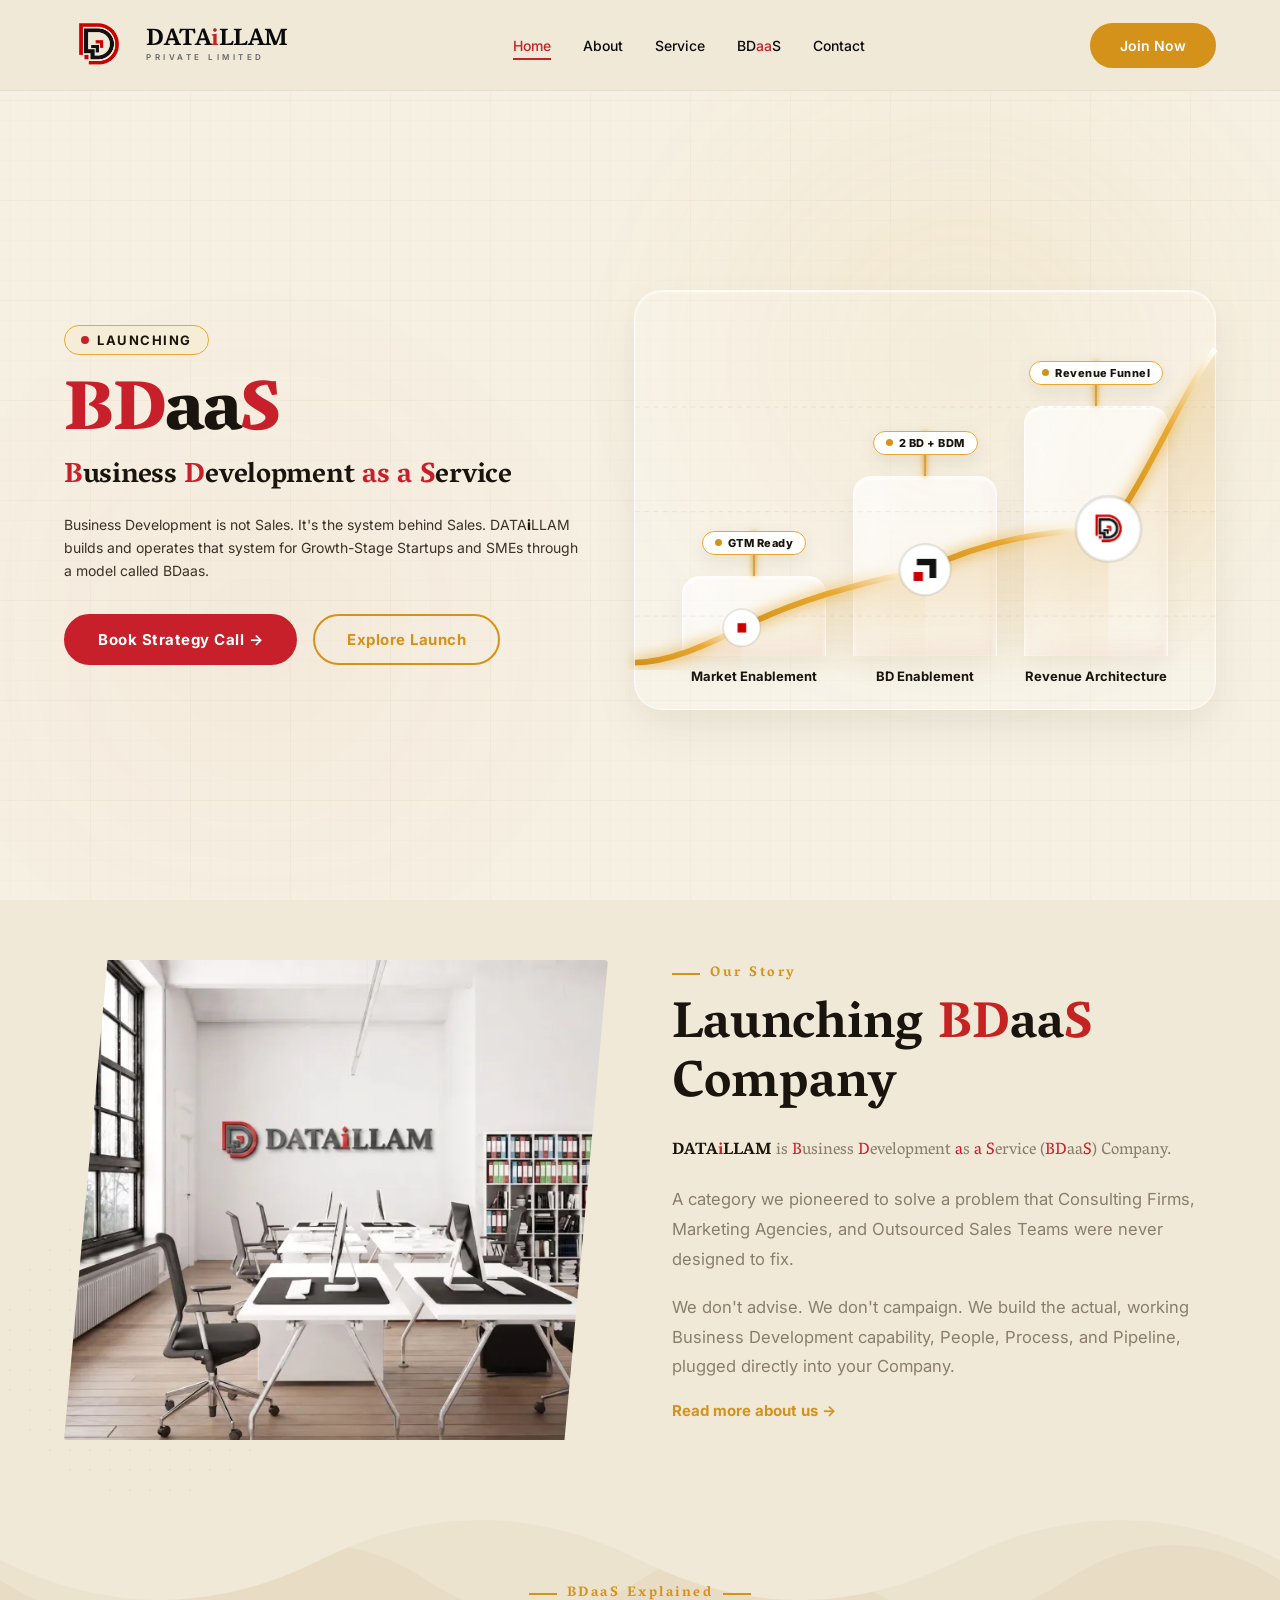
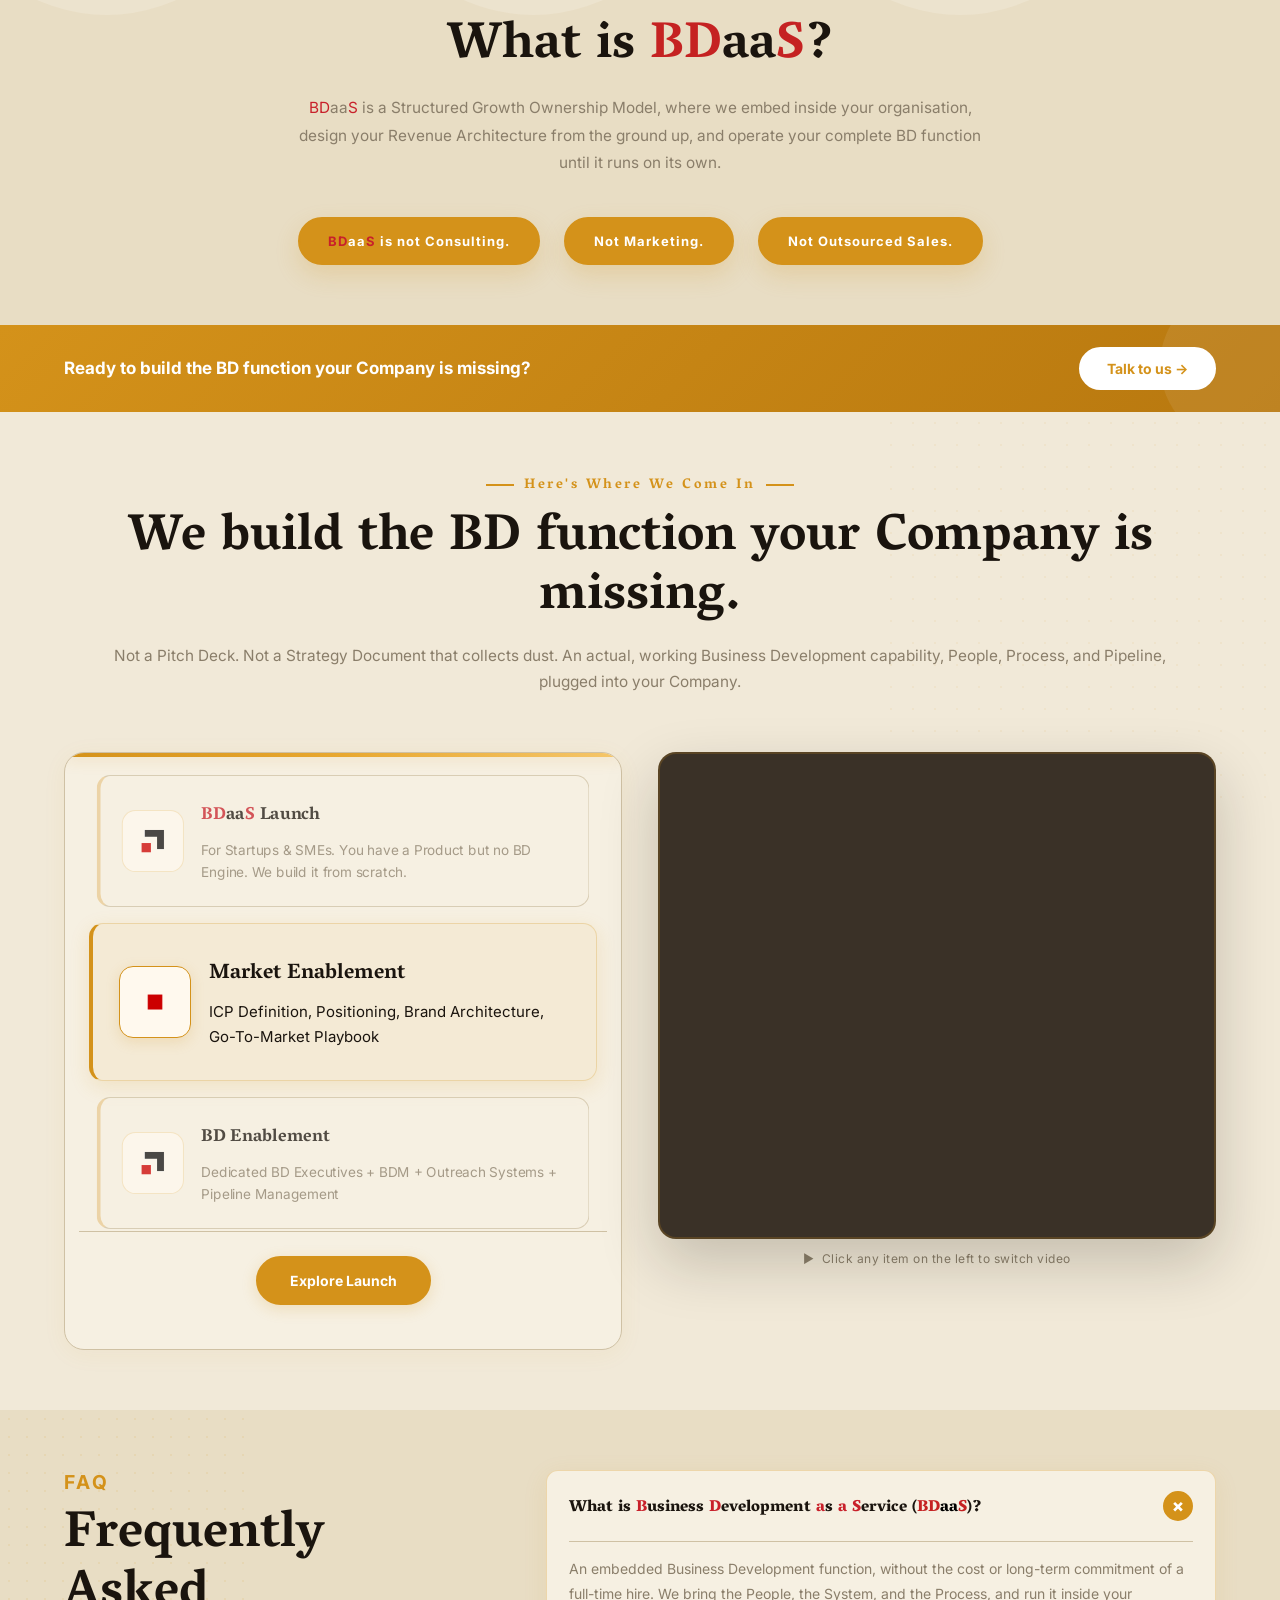
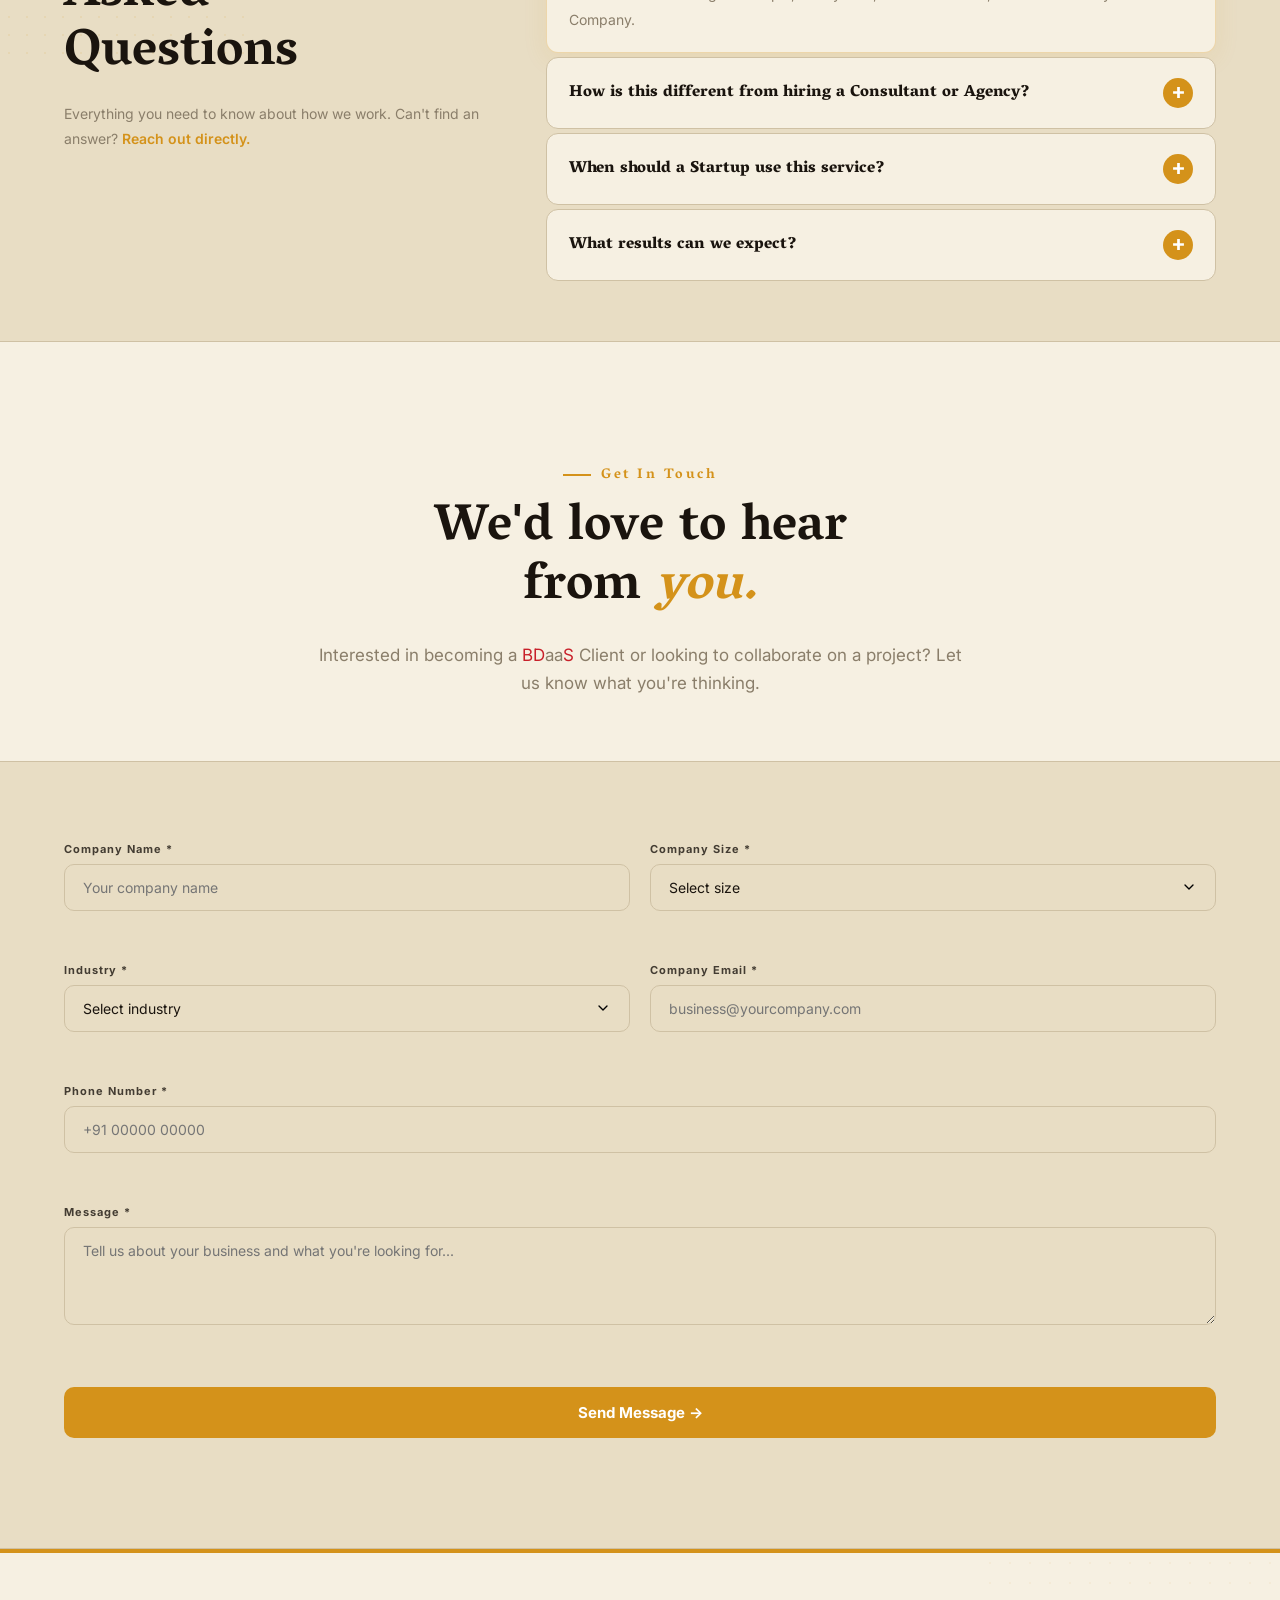
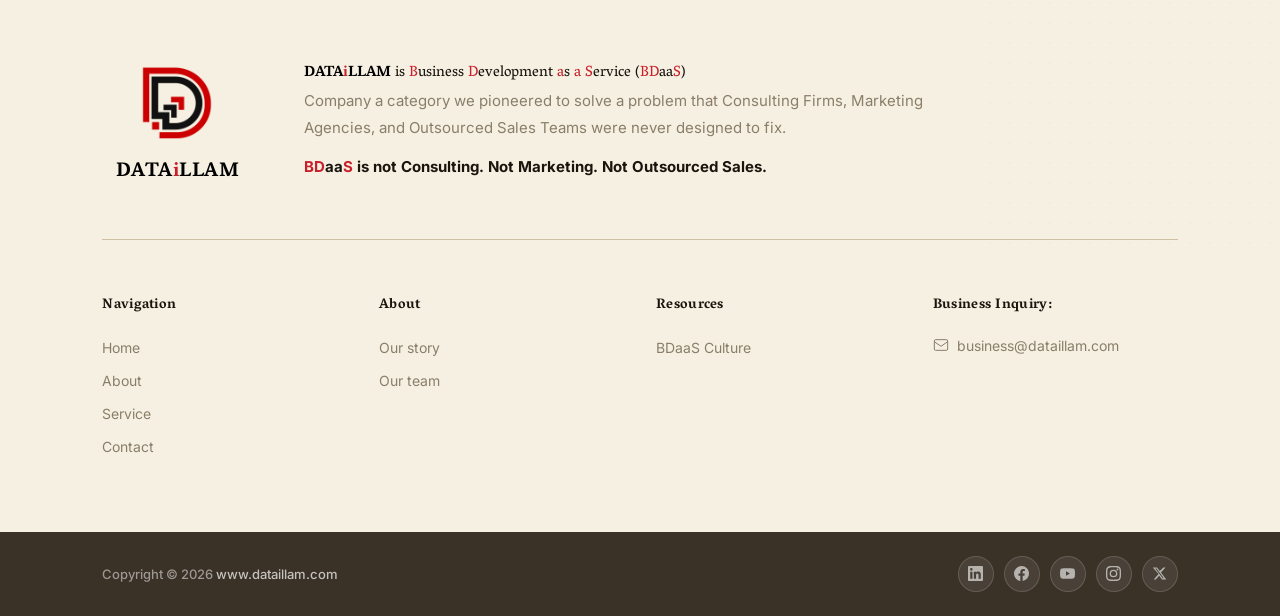
==== index.html @ 8b2b662a "home page is done" ====
<!DOCTYPE html>
<html lang="en">

<head>
    <!-- Google Analytics -->
    <script async src="https://www.googletagmanager.com/gtag/js?id=G-H3YMLE3T8D"></script>
    <script>
        window.dataLayer = window.dataLayer || [];
        function gtag() { dataLayer.push(arguments); }
        gtag('js', new Date());
        gtag('config', 'G-H3YMLE3T8D');
    </script>
    <meta charset="UTF-8">
    <meta name="viewport" content="width=device-width, initial-scale=1.0">
    <meta name="google-site-verification" content="--0mmHBTGhSpj_yF9pYY6tfAIMRShBg6K3k5BnbHZm0" />
    <title>Dataillam</title>
    <meta name="description" content="Business Development as a Service (BDaaS) for Startups & SMEs">
    <meta property="og:title" content="Dataillam">
    <meta property="og:description" content="Business Development as a Service (BDaaS) for Startups & SMEs">
    <meta property="og:image" content="https://www.dataillam.com/img/Without%20BG%20Without%20Name.png">
    <meta property="og:url" content="https://www.dataillam.com/">
    <meta property="og:type" content="website">
    <meta name="twitter:card" content="summary_large_image">
    <meta name="twitter:title" content="Dataillam">
    <meta name="twitter:description" content="Business Development as a Service (BDaaS) for Startups & SMEs">
    <meta name="twitter:image" content="https://www.dataillam.com/img/Without%20BG%20Without%20Name.png">
    <link rel="canonical" href="https://www.dataillam.com/">
    <meta name="robots" content="index, follow">
    <link rel="preconnect" href="https://fonts.googleapis.com">
    <link rel="preconnect" href="https://fonts.gstatic.com" crossorigin>
    <link rel="preload" href="img/wmremove-transformed (1).webp" as="image" fetchpriority="high">
    <link rel="preload"
        href="https://fonts.googleapis.com/css2?family=Vesper+Libre:wght@400;700;900&family=Inter:wght@300;400;500;600;700&display=swap"
        as="style" onload="this.onload=null;this.rel='stylesheet'">
    <noscript>
        <link
            href="https://fonts.googleapis.com/css2?family=Vesper+Libre:wght@400;700;900&family=Inter:wght@300;400;500;600;700&display=swap"
            rel="stylesheet">
    </noscript>
    <link rel="stylesheet" href="css/home.css?v=1.9">
    <link rel="stylesheet" href="css/navbar.css">
    <link rel="stylesheet" href="css/footer.css">
    <link rel="icon" href="img/Without BG Without Name.png" />
</head>

<body class="">

    <!-- Main Navigation Header -->
    <header id="mainNav">
        <div class="nav-inner">
            <!-- Logo -->
            <a href="index.html" class="logo">
                <div class="logo-img-wrapper">
                    <img src="img/Without BG Without Name.png" alt="DATAiLLAM Symbol" class="logo-img">
                </div>
                <div class="brand-group">
                    <span class="logo-text">DATA<span>i</span>LLAM</span>
                    <span class="brand-sub">PRIVATE LIMITED</span>
                </div>
            </a>

            <!-- Desktop Links -->
            <ul class="nav-links">
                <li><a href="index.html" class="nav-link active">Home</a></li>
                <li><a href="about.html" class="nav-link">About</a></li>
                <li><a href="service.html" class="nav-link">Service</a></li>
                <li><a href="bdaas.html" class="nav-link"><span class="bdaas-text">BD<span>aa</span>S</span></a></li>
                <li><a href="contact.html" class="nav-link">Contact</a></li>
            </ul>

            <!-- CTA Button -->
            <a href="contact.html" class="btn-nav">Join Now</a>

            <!-- Hamburger Icon (Mobile) -->
            <button class="hamburger" id="hamburgerBtn" aria-label="Toggle Navigation Menu">
                <span></span>
                <span></span>
                <span></span>
            </button>
        </div>
    </header>

    <!-- Mobile Drawer Menu -->
    <div class="mobile-menu" id="mobileMenu">
        <a href="index.html" class="mob-link active">Home</a>
        <a href="about.html" class="mob-link">About</a>
        <a href="service.html" class="mob-link">Service</a>
        <a href="bdaas.html" class="mob-link"><span class="bdaas-text">BD<span>aa</span>S</span></a>
        <a href="contact.html" class="mob-link">Contact</a>
        <a href="contact.html" class="btn-mob">Join Now</a>
    </div>

    <!-- MAIN CONTENT -->
    <main>
        <!-- HERO SECTION -->
        <section class="hero">
            <!-- Blueprint Grid Background -->
            <div class="hero-blueprint-bg">
                <div class="blueprint-grid"></div>
                <div class="blueprint-glow"></div>
            </div>

            <div class="hero-container">
                <!-- Left: Animated Blueprint Typography & CTAs -->
                <div class="hero-content hero-anim-text">
                    <div class="hero-badge">
                        <span class="hero-badge-dot"></span>
                        <span>Launching</span>
                    </div>

                    <div class="hero-headline-group">
                        <h1 class="hero-h1">
                            <span class="bdaas-text">BD<span class="char-aa">aa</span>S</span>
                        </h1>
                        <h2 class="hero-subheadline">
                            <span class="bdaas-full-text"><span>B</span>usiness <span>D</span>evelopment <span>as
                                    a</span> <span>S</span>ervice</span>
                        </h2>
                    </div>

                    <p class="hero-tagline-desc">
                        Business Development is not Sales. It's the system behind Sales. DATA<span
                            class="brand-bdaas"><span class="black-char">i</span></span>LLAM builds and operates that
                        system for Growth-Stage Startups and SMEs through a model called BDaas.
                    </p>

                    <div class="hero-actions-wrap">
                        <div class="hero-actions">
                            <a href="contact.html" class="btn-primary">Book Strategy Call &rarr;</a>
                            <a href="bdaas.html" class="btn-outline">Explore Launch</a>
                        </div>
                    </div>
                </div>

                <!-- RIGHT VISUAL (3D GLASS TOWER GROWTH ENGINE) -->
                <div class="hero-visual hero-anim-card">
                    <div class="growth-trajectory-container idled" id="growthContainer">
                        <!-- SVG Graph Canvas -->
                        <svg class="growth-graph" viewBox="0 0 500 360" preserveAspectRatio="none" id="growthSvg">
                            <defs>
                                <!-- Line Gradient -->
                                <linearGradient id="lineGradient" x1="0%" y1="100%" x2="100%" y2="0%">
                                    <stop offset="0%" stop-color="var(--amber)" />
                                    <stop offset="55%" stop-color="var(--amber-light)" />
                                    <stop offset="100%" stop-color="#ffffff" />
                                </linearGradient>

                                <!-- Area Gradient -->
                                <linearGradient id="areaGradient" x1="0%" y1="0%" x2="0%" y2="100%">
                                    <stop offset="0%" stop-color="rgba(212, 146, 26, 0.22)" />
                                    <stop offset="100%" stop-color="rgba(212, 146, 26, 0.0)" />
                                </linearGradient>

                                <!-- Glow Filter -->
                                <filter id="lineGlow" x="-20%" y="-20%" width="140%" height="140%">
                                    <feGaussianBlur stdDeviation="6" result="blur" />
                                    <feComposite in="SourceGraphic" in2="blur" operator="over" />
                                </filter>

                                <!-- Pulse Glow -->
                                <filter id="nodeGlow" x="-50%" y="-50%" width="200%" height="200%">
                                    <feGaussianBlur stdDeviation="5" result="blur" />
                                    <feComposite in="SourceGraphic" in2="blur" operator="over" />
                                </filter>
                            </defs>

                            <!-- Subtle Grid lines -->
                            <path class="grid-line" d="M 0,280 L 500,280" />
                            <path class="grid-line" d="M 0,190 L 500,190" />
                            <path class="grid-line" d="M 0,100 L 500,100" />

                            <!-- Shaded Area Under Graph -->
                            <path class="trajectory-area area-1" d="M 0,320 C 30,320 60,305 92,290 L 92,330 L 0,330 Z"
                                fill="url(#areaGradient)" />
                            <path class="trajectory-area area-2" d="M 92,290 C 140,265 200,250 250,240 L 250,330 L 92,330 Z"
                                fill="url(#areaGradient)" />
                            <path class="trajectory-area area-3"
                                d="M 250,240 C 300,215 360,205 408,205 L 408,330 L 250,330 Z" fill="url(#areaGradient)" />
                            <path class="trajectory-area area-4" d="M 408,205 C 440,165 470,90 500,50 L 500,330 L 408,330 Z"
                                fill="url(#areaGradient)" />

                            <!-- Main Trajectory SVG Path -->
                            <path class="trajectory-line line-1" d="M 0,320 C 30,320 60,305 92,290" fill="none"
                                stroke="url(#lineGradient)" stroke-width="5" filter="url(#lineGlow)" />
                            <path class="trajectory-line line-2" d="M 92,290 C 140,265 200,250 250,240" fill="none"
                                stroke="url(#lineGradient)" stroke-width="5" filter="url(#lineGlow)" />
                            <path class="trajectory-line line-3" d="M 250,240 C 300,215 360,205 408,205" fill="none"
                                stroke="url(#lineGradient)" stroke-width="5" filter="url(#lineGlow)" />
                            <path class="trajectory-line line-4" d="M 408,205 C 440,165 470,90 500,50" fill="none"
                                stroke="url(#lineGradient)" stroke-width="5" filter="url(#lineGlow)" />

                            <!-- Milestone 1 Node (Market Enablement centered at x=92, y=290) -->
                            <g class="milestone-node node-1" id="mNode1">
                                <circle cx="92" cy="290" r="16" fill="#ffffff" stroke="rgba(26, 20, 14, 0.1)"
                                    stroke-width="1.5" />
                                <image href="img/Without BG Without Name (2).png" x="80" y="278" width="24" height="24" />
                            </g>

                            <!-- Milestone 2 Node (BD Enablement centered at x=250, y=240) -->
                            <g class="milestone-node node-2" id="mNode2">
                                <circle cx="250" cy="240" r="22" fill="#ffffff" stroke="rgba(26, 20, 14, 0.1)"
                                    stroke-width="2" />
                                <image href="img/Without BG Without Name (1).png" x="234" y="224" width="32" height="32" />
                            </g>

                            <!-- Milestone 3 Node (Pipeline Management centered at x=408, y=205) -->
                            <g class="milestone-node node-3" id="mNode3">
                                <circle cx="408" cy="205" r="28" fill="#ffffff" stroke="rgba(26, 20, 14, 0.1)"
                                    stroke-width="2.5" />
                                <image href="img/Without BG Without Name.png" x="388" y="185" width="40" height="40" />
                            </g>
                    </svg>

                    <!-- 3D Glass Towers Wrapper -->
                    <div class="pillars-wrapper">
                        <!-- Tower 1: Market Enablement -->
                        <div class="pillar-group p-market" id="pillar1">
                            <!-- Vertical Light Beam Connecting to Graph Curve -->
                            <div class="light-beam"></div>

                            <!-- Floating Metric Pill -->
                            <div class="tower-metric-pill">
                                <span class="pill-dot amber"></span>
                                <span>GTM Ready</span>
                            </div>

                            <!-- 3D Glass Tower Column -->
                            <div class="pillar-column glass-tower">
                                <div class="tower-glass-facet"></div>
                                <div class="energy-fill-meter"></div>
                                <div class="tower-top-pedestal"></div>
                            </div>

                            <!-- Label below -->
                            <div class="pillar-label">Market Enablement</div>

                            <!-- Popover Tooltip on Hover -->
                            <div class="pillar-popover">
                                <div class="popover-title">Phase 1</div>
                                <div class="popover-body">Market entry, planned and executed for you.</div>
                            </div>
                        </div>

                        <!-- Tower 2: BD Enablement -->
                        <div class="pillar-group p-bd" id="pillar2">
                            <!-- Vertical Light Beam Connecting to Graph Curve -->
                            <div class="light-beam"></div>

                            <!-- Floating Metric Pill -->
                            <div class="tower-metric-pill">
                                <span class="pill-dot amber"></span>
                                <span>2 BD + BDM</span>
                            </div>

                            <!-- 3D Glass Tower Column -->
                            <div class="pillar-column glass-tower">
                                <div class="tower-glass-facet"></div>
                                <div class="energy-fill-meter"></div>
                                <div class="tower-top-pedestal"></div>
                            </div>

                            <!-- Label below -->
                            <div class="pillar-label">BD Enablement</div>

                            <!-- Popover Tooltip on Hover -->
                            <div class="pillar-popover">
                                <div class="popover-title">Phase 2</div>
                                <div class="popover-body">We find your potential customers and schedule meetings for
                                    you.</div>
                            </div>
                        </div>

                        <!-- Tower 3: Pipeline Management -->
                        <div class="pillar-group p-pipe" id="pillar3">
                            <!-- Vertical Light Beam Connecting to Graph Curve -->
                            <div class="light-beam"></div>

                            <!-- Floating Metric Pill -->
                            <div class="tower-metric-pill">
                                <span class="pill-dot amber"></span>
                                <span>Revenue Funnel</span>
                            </div>

                            <!-- 3D Glass Tower Column -->
                            <div class="pillar-column glass-tower">
                                <div class="tower-glass-facet"></div>
                                <div class="energy-fill-meter"></div>
                                <div class="tower-top-pedestal"></div>
                            </div>

                            <!-- Label below -->
                            <div class="pillar-label">Revenue Architecture</div>

                            <!-- Popover Tooltip on Hover -->
                            <div class="pillar-popover">
                                <div class="popover-title">Phase 3</div>
                                <div class="popover-body">We optimize your funnel to increase conversions, growth, and
                                    revenue.</div>
                            </div>
                        </div>
                    </div>
                </div>
            </div>
        </div>
    </section>

    <!-- ─── OUR STORY ─── -->
    <section class="story-section" id="launching-bdaas">
        <div class="story-bg-dots"></div>
        <div class="story-grid">
            <div class="story-img-area slide-l">
                <div class="story-img-main">
                    <picture>
                        <source media="(max-width: 768px)" srcset="img/Our_story_mobile.webp">
                        <img src="img/Our story.webp" alt="DATAiLLAM Team at Work" loading="lazy">
                    </picture>
                </div>
            </div>
            <div class="slide-r" style="transition-delay:0.1s">
                <div class="eyebrow">
                    <div class="eline"></div><span class="etext">Our Story</span>
                </div>
                <h2 class="section-h2" style="margin-bottom:20px">Launching <span class="bdaas-text"
                        style="font-family: var(--serif) !important;"><span>B</span><span>D</span>aa<span>S</span></span>
                    Company
                </h2>
                <p class="story-content" style="font-family: var(--serif);"><span
                        class="brand-word">DATA<span>i</span>LLAM</span> is <span class="bdaas-full-text"><span
                            class="red">B</span>usiness <span class="red">D</span>evelopment <span class="red">a</span>s
                        <span class="red">a</span> <span class="red">S</span>ervice</span> (<span class="bdaas-text"
                        style="font-family: var(--serif) !important;"><span>B</span><span>D</span>aa<span>S</span></span>)
                    Company.</p>
                <p class="story-content">A category we pioneered to solve a problem that Consulting Firms, Marketing
                    Agencies,
                    and Outsourced Sales Teams were never designed to fix.</p>
                <p class="story-content">We don't advise. We don't campaign. We build the actual, working Business
                    Development capability, People, Process, and Pipeline, plugged directly into your Company.</p>
                <a href="About/" class="link-gold">Read more about us &rarr;</a>
            </div>
        </div>
    </section>

    <!-- ─── WHAT IS BDAAS ─── -->
    <section class="what-section">
        <div class="what-wave">
            <div class="wave-layer track-1">
                <svg viewBox="0 0 1440 160" xmlns="http://www.w3.org/2000/svg" preserveAspectRatio="none">
                    <path fill="var(--paper)" d="M 0,60 Q 180,140 360,60 T 720,60 T 1080,60 T 1440,60 V 0 H 0 Z" />
                </svg>
                <svg viewBox="0 0 1440 160" xmlns="http://www.w3.org/2000/svg" preserveAspectRatio="none">
                    <path fill="var(--paper)" d="M 0,60 Q 180,140 360,60 T 720,60 T 1080,60 T 1440,60 V 0 H 0 Z" />
                </svg>
            </div>
            <div class="wave-layer track-2">
                <svg viewBox="0 0 1440 160" xmlns="http://www.w3.org/2000/svg" preserveAspectRatio="none">
                    <path fill="var(--paper)"
                        d="M 0,80 Q 120,150 240,80 T 480,80 T 720,80 T 960,80 T 1200,80 T 1440,80 V 0 H 0 Z" />
                </svg>
                <svg viewBox="0 0 1440 160" xmlns="http://www.w3.org/2000/svg" preserveAspectRatio="none">
                    <path fill="var(--paper)"
                        d="M 0,80 Q 120,150 240,80 T 480,80 T 720,80 T 960,80 T 1200,80 T 1440,80 V 0 H 0 Z" />
                </svg>
            </div>
        </div>
        <div class="what-inner fade-up" style="padding-top:20px">
            <div class="eyebrow" style="justify-content:center">
                <div class="eline"></div><span class="etext"><span class="bdaas-text"
                        style="font-family: var(--serif) !important;"><span style=" color: var(--amber)">B</span><span
                            style=" color: var(--amber)">D</span>aa<span style="color:var(--amber)">S</span></span>
                    Explained</span>
                <div class="eline"></div>
            </div>
            <h2 class="section-h2" style="margin-bottom:16px">What is <span class="bdaas-text"
                    style="font-family: var(--serif) !important;"><span>B</span><span>D</span>aa<span>S</span></span>?
            </h2>
            <p class="what-desc"><span style=" color: var(--red)">B</span><span
                    style=" color: var(--red)">D</span>aa<span style="color:var(--red)">S</span></span> is a
                Structured Growth Ownership Model, where we embed inside your
                organisation, design your Revenue Architecture from the ground up, and operate your complete BD
                function until it runs on its own.</p>
            <div class="tagline-bar">
                <a href="Bdaas/" class="floating-gold-btn">
                    <span><span class="bdaas-text-custom"><span class="bds">BD</span><span class="aa">aa</span><span
                                class="bds">S</span></span> is not Consulting.</span>
                </a>
                <a href="Bdaas/" class="floating-gold-btn">
                    <span>Not Marketing.</span>
                </a>
                <a href="Bdaas/" class="floating-gold-btn">
                    <span>Not Outsourced Sales.</span>
                </a>
            </div>
        </div>
    </section>

    <!-- ─── CTA STRIP ─── -->
    <div class="cta-strip fade-up">
        <p>Ready to build the BD function your Company is missing?</p>
        <a href="Contact/" class="btn-white">Talk to us &rarr;</a>
    </div>

    <!-- ─── VALUE SECTION ─── -->
    <section class="value-section">
        <div class="value-bg-dots"></div>
        <div class="value-head fade-up">
            <div class="eyebrow" style="justify-content:center">
                <div class="eline"></div><span class="etext">Here's Where We Come In</span>
                <div class="eline"></div>
            </div>
            <h2 class="section-h2">We build the BD function your Company is missing.</h2>
            <p class="value-sub">Not a Pitch Deck. Not a Strategy Document that collects dust. An actual, working
                Business Development capability, People, Process, and Pipeline, plugged into your Company.</p>
        </div>
        <div class="value-split">
            <div class="bdaas-card scale-up">
                <div class="bdaas-card-top-bar"></div>
                <div class="bdaas-card-inner">
                    <div class="bdaas-items">
                        <div class="bdaas-item active" id="btn-launch" onclick="selectVideo('launch')">
                            <div class="bdaas-item-icon">
                                <img src="img/Without BG Without Name (1).png" alt="Logo" loading="lazy">
                            </div>
                            <div class="bdaas-item-content">
                                <strong><span style="color: var(--red   )">B</span><span
                                        style="color: var(--red)">D</span>aa<span style="color: var(--red)">S</span>
                                    Launch</strong>
                                <p>For Startups &amp; SMEs. You have a Product but no BD Engine. We build it from
                                    scratch.</p>
                            </div>
                        </div>
                        <div class="bdaas-item" id="btn-market" onclick="selectVideo('market')">
                            <div class="bdaas-item-icon"><img src="img/Without BG Without Name (2).png" alt="Logo"
                                    loading="lazy">
                            </div>
                            <div class="bdaas-item-content">
                                <strong>Market Enablement</strong>
                                <p>ICP Definition, Positioning, Brand Architecture, Go-To-Market Playbook</p>
                            </div>
                        </div>
                        <div class="bdaas-item" id="btn-bd" onclick="selectVideo('bd')">
                            <div class="bdaas-item-icon"><img src="img/Without BG Without Name (1).png" alt="Logo"
                                    loading="lazy">
                            </div>
                            <div class="bdaas-item-content">
                                <strong>BD Enablement</strong>
                                <p>Dedicated BD Executives + BDM + Outreach Systems + Pipeline Management</p>
                            </div>
                        </div>
                    </div>
                    <div class="bdaas-card-footer">
                        <a href="Service/" class="btn-card-explore">Explore Launch </a>
                    </div>
                </div>
            </div>
            <div class="value-video-wrap scale-up" style="transition-delay:0.12s">
                <div class="value-video-box" id="value-video-box" style="padding: 0;">
                    <iframe src="https://www.youtube.com/embed/5_JCsAVSHn0?si=uqME-XuDlrsgWRqP"
                        title="YouTube video player" frameborder="0"
                        allow="accelerometer; autoplay; clipboard-write; encrypted-media; gyroscope; picture-in-picture; web-share"
                        referrerpolicy="strict-origin-when-cross-origin" allowfullscreen
                        style="width: 100%; height: 100%; border: none;" loading="lazy"></iframe>
                </div>
                <p
                    style="text-align:center;font-size:12px;color:var(--mute);margin-top:12px;letter-spacing:0.5px;font-family:var(--sans)">
                    &#9654;&nbsp; Click any item on the left to switch video
                </p>
            </div>
        </div>
    </section>

    <!-- ─── FAQ ─── -->
    <section class="faq-section" id="faq">
        <div class="faq-accent-dots"></div>
        <div class="faq-wrap">
            <div class="faq-left slide-l">
                <span class="section-label">FAQ</span>
                <h2 class="faq-section-h2">Frequently<br>Asked<br>Questions</h2>
                <p>Everything you need to know about how we work. Can't find an answer? <a href="#contact">Reach out
                        directly.</a></p>
            </div>
            <div class="faq-list slide-r" style="transition-delay:0.1s">
                <div class="faq-item open" onclick="toggleFaq(this)">
                    <div class="faq-header">
                        <span class="faq-q">What is <span class="bdaas-full-text"><span class="red">B</span>usiness
                                <span class="red">D</span>evelopment <span class="red">a</span>s <span
                                    class="red">a</span> <span class="red">S</span>ervice</span> (<span
                                class="bdaas-text"><span style="font-family: var(--serif);">B</span><span
                                    style="font-family: var(--serif);">D</span><span
                                    style="font-family: var(--serif); color: black;">aa</span><span
                                    style="font-family: var(--serif);">S</span></span>)?</span>
                        <div class="faq-icon"><svg viewBox="0 0 12 12" fill="none">
                                <path d="M6 1v10M1 6h10" />
                            </svg></div>
                    </div>
                    <div class="faq-body open">
                        <p class="faq-a">An embedded Business Development function, without the cost or long-term
                            commitment of a full-time hire. We bring the People, the System, and the Process, and
                            run it inside your Company.</p>
                    </div>
                </div>
                <div class="faq-item" onclick="toggleFaq(this)">
                    <div class="faq-header">
                        <span class="faq-q">How is this different from hiring a Consultant or Agency?</span>
                        <div class="faq-icon"><svg viewBox="0 0 12 12" fill="none">
                                <path d="M6 1v10M1 6h10" />
                            </svg></div>
                    </div>
                    <div class="faq-body">
                        <p class="faq-a">Consultants give advice. Agencies run campaigns. We build the Function
                            itself, Strategy, dedicated People, Outreach Systems, and Pipeline, then run it inside
                            your Company until it's self-sustaining.</p>
                    </div>
                </div>
                <div class="faq-item" onclick="toggleFaq(this)">
                    <div class="faq-header">
                        <span class="faq-q">When should a Startup use this service?</span>
                        <div class="faq-icon"><svg viewBox="0 0 12 12" fill="none">
                                <path d="M6 1v10M1 6h10" />
                            </svg></div>
                    </div>
                    <div class="faq-body">
                        <p class="faq-a">When you have a Product that works, early Clients who love you, and no
                            reliable System for finding the next one. If Growth depends on the Founder making calls,
                            it's time.</p>
                    </div>
                </div>
                <div class="faq-item" onclick="toggleFaq(this)">
                    <div class="faq-header">
                        <span class="faq-q">What results can we expect?</span>
                        <div class="faq-icon"><svg viewBox="0 0 12 12" fill="none">
                                <path d="M6 1v10M1 6h10" />
                            </svg></div>
                    </div>
                    <div class="faq-body">
                        <p class="faq-a">A defined ICP, Structured Pipeline, Outbound System in motion, and a BD
                            Function that runs without you in every meeting. Predictable, not accidental.</p>
                    </div>
                </div>
            </div>
        </div>
    </section>

    <!-- ─── CONTACT SECTION ─── -->
    <section class="contact-section" id="contact">
        <div class="contact-grid container">
            <div class="contact-info fade-up">
                <div class="eyebrow">
                    <div class="eline"></div><span class="etext">Get In Touch</span>
                </div>
                <h2 class="section-h2">We'd love to hear<br>from <em>you.</em></h2>
                <p>Interested in becoming a <span><span style="color: var(--red);">B</span><span
                            style="color: var(--red);">D</span>aa<span style="color: var(--red);">S</span></span>
                    Client or looking to collaborate on a project? Let us know what you're thinking.</p>
            </div>
            <div class="contact-form scale-up">
                <form id="contactForm" novalidate aria-label="Contact form" autocomplete="off">
                    <div class="form-row">
                        <div class="form-group field-wrap">
                            <label>Company Name *</label>
                            <input type="text" class="form-input" id="fcompany" name="company_name"
                                placeholder="Your company name" required>
                            <span class="field-error-msg"></span>
                        </div>
                        <div class="form-group field-wrap">
                            <label>Company Size *</label>
                            <select class="form-input" id="fsize" name="company_size" required>
                                <option value="" disabled selected>Select size</option>
                                <option value="1-10">10 employees</option>
                                <option value="11-50">50 employees</option>
                                <option value="51-100">100 employees</option>
                                <option value="101-1000">1000 employees</option>
                                <option value="1000+">1000+ employees</option>
                            </select>
                            <span class="field-error-msg"></span>
                        </div>
                    </div>
                    <div class="form-row">
                        <div class="form-group field-wrap">
                            <label>Industry *</label>
                            <select class="form-input" id="findustry" name="industry" required>
                                <option value="" disabled selected>Select industry</option>
                                <option value="B2B">B2B</option>
                                <option value="Other">Other</option>
                            </select>
                            <span class="field-error-msg"></span>
                        </div>
                        <div class="form-group field-wrap">
                            <label>Company Email *</label>
                            <input type="email" class="form-input" id="femail" name="from_email"
                                placeholder="business@yourcompany.com" required>
                            <span class="field-error-msg"></span>
                        </div>
                    </div>
                    <div class="form-group field-wrap" style="margin-bottom:20px">
                        <label>Phone Number *</label>
                        <input type="tel" class="form-input" id="fphone" name="phone" placeholder="+91 00000 00000"
                            required>
                        <span class="field-error-msg"></span>
                    </div>
                    <div class="form-group field-wrap" style="margin-bottom:20px">
                        <label>Message *</label>
                        <textarea class="form-input" id="fmessage" name="message" rows="4"
                            placeholder="Tell us about your business and what you're looking for..."
                            required></textarea>
                        <span class="field-error-msg"></span>
                    </div>
                    <div style="display:flex;align-items:center;gap:15px;flex-wrap:wrap;">
                        <button type="submit" class="btn-form" id="submitBtn"><span class="btn-txt">Send Message
                                &rarr;</span></button>
                        <div class="form-success-banner" id="formSuccess" role="alert"
                            style="display:none;color:var(--amber);font-weight:600;font-size:14px;">
                            <i class="bi bi-check-circle-fill"></i> Message sent! We'll be in touch shortly.
                        </div>
                    </div>
                    <div role="status" aria-live="polite" id="formStatus"
                        style="font-size:14px;color:var(--red);margin-top:10px;min-height:20px;"></div>
                </form>
            </div>
        </div>
    </section>

    <!-- ─── FOOTER ─── -->
    <footer>
        <div class="footer-upper">
            <div class="footer-top-row">
                <div class="footer-logo-block">
                    <img src="img/Without BG Without Name.png" alt="DATAiLLAM Logo" class="footer-logo-img"
                        onerror="this.style.display='none'">
                    <div class="footer-brand-name brand-text">DATA<span>i</span>LLAM</div>
                </div>
                <div class="footer-description-block">
                    <p class="footer-desc-main"><span class="footer-desc-highlight"><span
                                class="brand-text">DATA<span>i</span>LLAM</span> is <span
                                class="text-red">B</span>usiness <span class="text-red">D</span>evelopment <span
                                class="text-red">a</span>s <span class="text-red">a</span> <span
                                class="text-red">S</span>ervice (<span class="text-red">BD</span>aa<span
                                class="text-red">S</span>)</span><br>
                        Company a category we pioneered to solve a problem that Consulting Firms, Marketing Agencies,
                        and Outsourced Sales Teams were never designed to fix.</p>
                    <p class="footer-desc-tagline"><strong><span><span style="color:var(--red)">B</span><span
                                    style="color:var(--red)">D</span>aa<span style="color:var(--red)">S</span></span> is
                            not Consulting. Not Marketing. Not
                            Outsourced Sales.</strong></p>
                </div>
            </div>
            <div class="footer-nav-row">
                <div>
                    <div class="footer-col-title">Navigation</div>
                    <ul class="footer-links">
                        <li><a href="./">Home</a></li>
                        <li><a href="About/">About</a></li>
                        <li><a href="Service/">Service</a></li>
                        <li><a href="Contact/">Contact</a></li>
                    </ul>
                </div>
                <div>
                    <div class="footer-col-title">About</div>
                    <ul class="footer-links">
                        <li><a href="About/">Our story</a></li>
                        <li><a href="About/#teamCarousel">Our team</a></li>
                    </ul>
                </div>
                <div>
                    <div class="footer-col-title">Resources</div>
                    <ul class="footer-links">
                        <li><a href="Bdaas/">BDaaS Culture</a></li>
                    </ul>
                </div>
                <div>
                    <div class="footer-col-title">Business Inquiry:</div>
                    <ul class="footer-links">
                        <li>
                            <a href="mailto:business@dataillam.com" class="footer-email-link">
                                <svg viewBox="0 0 24 24" xmlns="http://www.w3.org/2000/svg">
                                    <rect x="2" y="4" width="20" height="16" rx="2" />
                                    <path d="M2 7l10 7 10-7" />
                                </svg>
                                business@dataillam.com
                            </a>
                        </li>
                    </ul>
                </div>
            </div>
        </div>
        <div class="footer-bottom-strip">
            <p class="footer-copy">Copyright &copy; 2026 <a href="#">www.dataillam.com</a></p>
            <div class="social-row">
                <a href="https://www.linkedin.com/company/dataillam/" class="social-btn" aria-label="LinkedIn">
                    <svg viewBox="0 0 24 24">
                        <path
                            d="M20.447 20.452h-3.554v-5.569c0-1.328-.027-3.037-1.852-3.037-1.853 0-2.136 1.445-2.136 2.939v5.667H9.351V9h3.414v1.561h.046c.477-.9 1.637-1.85 3.37-1.85 3.601 0 4.267 2.37 4.267 5.455v6.286zM5.337 7.433a2.062 2.062 0 01-2.063-2.065 2.064 2.064 0 112.063 2.065zm1.782 13.019H3.555V9h3.564v11.452zM22.225 0H1.771C.792 0 0 .774 0 1.729v20.542C0 23.227.792 24 1.771 24h20.451C23.2 24 24 23.227 24 22.271V1.729C24 .774 23.2 0 22.222 0h.003z" />
                    </svg>
                </a>
                <a href="https://www.facebook.com/dataillam" class="social-btn" aria-label="Facebook">
                    <svg viewBox="0 0 24 24">
                        <path
                            d="M24 12.073c0-6.627-5.373-12-12-12s-12 5.373-12 12c0 5.99 4.388 10.954 10.125 11.854v-8.385H7.078v-3.47h3.047V9.43c0-3.007 1.792-4.669 4.533-4.669 1.312 0 2.686.235 2.686.235v2.953H15.83c-1.491 0-1.956.925-1.956 1.874v2.25h3.328l-.532 3.47h-2.796v8.385C19.612 23.027 24 18.062 24 12.073z" />
                    </svg>
                </a>
                <a href="#" class="social-btn" aria-label="YouTube">
                    <svg viewBox="0 0 24 24">
                        <path
                            d="M23.495 6.205a3.007 3.007 0 00-2.088-2.088c-1.87-.501-9.396-.501-9.396-.501s-7.507-.01-9.396.501A3.007 3.007 0 00.527 6.205a31.247 31.247 0 00-.522 5.805 31.247 31.247 0 00.522 5.783 3.007 3.007 0 002.088 2.088c1.868.502 9.396.502 9.396.502s7.506 0 9.396-.502a3.007 3.007 0 002.088-2.088 31.247 31.247 0 00.5-5.783 31.247 31.247 0 00-.5-5.805zM9.609 15.601V8.408l6.264 3.602z" />
                    </svg>
                </a>
                <a href="https://www.instagram.com/dataillam/" class="social-btn" aria-label="Instagram">
                    <svg viewBox="0 0 24 24">
                        <path
                            d="M12 2.163c3.204 0 3.584.012 4.85.07 3.252.148 4.771 1.691 4.919 4.919.058 1.265.069 1.645.069 4.849 0 3.205-.012 3.584-.069 4.849-.149 3.225-1.664 4.771-4.919 4.919-1.266.058-1.644.07-4.85.07-3.204 0-3.584-.012-4.849-.07-3.26-.149-4.771-1.699-4.919-4.92-.058-1.265-.07-1.644-.07-4.849 0-3.204.013-3.583.07-4.849.149-3.227 1.664-4.771 4.919-4.919 1.266-.057 1.645-.069 4.849-.069zm0-2.163c-3.259 0-3.667.014-4.947.072-4.358.2-6.78 2.618-6.98 6.98-.059 1.281-.073 1.689-.073 4.948 0 3.259.014 3.668.072 4.948.2 4.358 2.618 6.78 6.98 6.98 1.281.058 1.689.072 4.948.072 3.259 0 3.668-.014 4.948-.072 4.354-.2 6.782-2.618 6.979-6.98.059-1.28.073-1.689.073-4.948 0-3.259-.014-3.667-.072-4.947-.196-4.354-2.617-6.78-6.979-6.98-1.281-.059-1.69-.073-4.949-.073zm0 5.838a6.162 6.162 0 100 12.324 6.162 6.162 0 000-12.324zM12 16a4 4 0 110-8 4 4 0 010 8zm6.406-11.845a1.44 1.44 0 100 2.881 1.44 1.44 0 000-2.881z" />
                    </svg>
                </a>
                <a href="https://x.com/dataillam" class="social-btn" aria-label="X">
                    <svg viewBox="0 0 24 24">
                        <path
                            d="M18.244 2.25h3.308l-7.227 8.26 8.502 11.24H16.17l-4.714-6.231-5.401 6.231H2.744l7.737-8.835L1.254 2.25H8.08l4.253 5.622zm-1.161 17.52h1.833L7.084 4.126H5.117z" />
                    </svg>
                </a>
            </div>
        </div>
    </footer>

    <script src="js/home.js" defer></script>
    <script src="js/navbar.js" defer></script>
</body>

</html>
---- css/home.css ----
:root{--paper:#F1E9D8;--paper-deep:#E8DDC4;--paper-soft:#F6F0E2;--ink:#1A140E;--ink-soft:#3A3127;--mute:#8A7E6A;--rule:#CFC1A4;--red:#C8202A;--red-deep:#9A1520;--amber:#D4921A;--amber-light:#E8A830;--amber-pale:#F6EDD6;--serif:'Vesper Libre','Times New Roman',serif;--sans:'Inter',system-ui,sans-serif;--ease:cubic-bezier(.16,1,.3,1);--gold:var(--amber);--gold-light:var(--amber-light);--gold-pale:var(--amber-pale);--off-white:var(--paper);--cream:var(--paper-deep);--warm-white:var(--paper-soft);--black:var(--ink);--dark:var(--ink-soft);--text:var(--ink-soft);--text-muted:var(--mute);--border:var(--rule);}*{margin:0;padding:0;box-sizing:border-box}html{scroll-behavior:smooth}body{font-family:var(--sans);background:var(--paper);color:var(--ink-soft);overflow-x:hidden;}::-webkit-scrollbar{display:none;}html{-ms-overflow-style:none;scrollbar-width:none;}.red{color:var(--red) !important;}.hero{position:relative;width:100%;min-height:100vh;margin-top:0;padding:170px 5% 80px 5%;background:var(--paper);display:flex;align-items:center;justify-content:center;overflow:hidden;}.hero-blueprint-bg{position:absolute;inset:0;z-index:0;pointer-events:none;overflow:hidden;background:var(--paper-soft);}.blueprint-grid{position:absolute;inset:0;background-image:linear-gradient(rgba(207,193,164,0.12) 1.5px,transparent 1.5px),linear-gradient(90deg,rgba(207,193,164,0.12) 1.5px,transparent 1.5px),linear-gradient(rgba(207,193,164,0.05) 1px,transparent 1px),linear-gradient(90deg,rgba(207,193,164,0.05) 1px,transparent 1px);background-size:100px 100px,100px 100px,20px 20px,20px 20px;background-position:center center;opacity:0.85;}.blueprint-glow{position:absolute;inset:0;background:radial-gradient(circle 500px at 75% 40%,rgba(212,146,26,0.09) 0%,rgba(212,146,26,0) 70%),radial-gradient(circle 350px at 20% 70%,rgba(200,32,42,0.03) 0%,rgba(200,32,42,0) 100%);filter:blur(40px);animation:ambientPulse 12s ease-in-out infinite alternate;}@keyframes ambientPulse{0%{opacity:0.85;transform:scale(1);}100%{opacity:1;transform:scale(1.05);}}.hero-container{width:100%;max-width:1360px;margin:0 auto;display:grid;grid-template-columns:1fr 1.12fr;gap:50px;align-items:center;position:relative;z-index:2;}.hero-content{display:flex;flex-direction:column;align-items:flex-start;text-align:left;position:relative;z-index:2;}.hero-badge{display:inline-flex;align-items:center;gap:8px;background:var(--amber-pale);border:1px solid var(--amber-light);border-radius:100px;padding:6px 16px;margin-bottom:24px;width:fit-content;}.hero-badge-dot{width:8px;height:8px;border-radius:50%;background:var(--red);animation:pulse 2s infinite;}.hero-badge span{color:var(--ink);font-size:13px;font-weight:700;letter-spacing:1.5px;text-transform:uppercase;font-family:var(--sans);}.hero-headline-group{margin-bottom:20px;display:flex;flex-direction:column;gap:8px;width:100%;}.hero-h1{font-family:var(--serif);font-size:clamp(44px,5.5vw,82px);font-weight:900;line-height:1.05;color:var(--red);letter-spacing:-0.02em;margin:0;white-space:nowrap;}.hero-h1 .bdaas-text{font-family:var(--serif) !important;}.hero-h1 .char-aa{color:var(--ink);}.hero-subheadline{font-family:var(--serif);font-size:clamp(18px,2.2vw,32px);font-weight:700;color:var(--ink);line-height:1.15;letter-spacing:-0.01em;white-space:nowrap;}.hero-subheadline span.bdaas-full-text span{color:var(--red);}.hero-tagline-desc{font-size:clamp(14px,1vw,17px);font-weight:400;color:var(--ink-soft);max-width:560px;line-height:1.65;margin-bottom:32px;font-family:var(--sans);}.hero-actions-wrap{display:flex;flex-direction:column;gap:12px;margin-bottom:0;}.br-2000{display:none;}.hero-actions{display:flex;gap:16px;flex-wrap:wrap;justify-content:flex-start;}.btn-primary,.btn-outline{display:inline-flex;align-items:center;justify-content:center;gap:8px;padding:14px 32px;font-size:15px;font-weight:700;border-radius:100px;cursor:pointer;transition:all 0.3s var(--ease);text-decoration:none;font-family:var(--sans);letter-spacing:0.5px;border:2px solid transparent;}.btn-primary{background:var(--red);color:#fff;border-color:var(--red);}.btn-primary:hover{background:var(--red-deep);border-color:var(--red-deep);color:#fff;transform:translateY(-2px);box-shadow:0 4px 16px rgba(200,32,42,0.3);}.btn-outline{background:transparent;color:var(--amber);border-color:var(--amber);}.btn-outline:hover{background:var(--amber);color:#fff;border-color:var(--amber);transform:translateY(-2px);box-shadow:0 4px 16px rgba(212,146,26,0.3);}.hero-visual{position:relative;width:100%;height:auto;display:flex;align-items:center;justify-content:center;z-index:1;}.growth-trajectory-container{position:relative;width:100%;min-height:420px;display:flex;flex-direction:column;justify-content:flex-end;margin-top:10px;background:rgba(255,255,255,0.2);backdrop-filter:blur(20px);-webkit-backdrop-filter:blur(20px);border:1.5px solid rgba(255,255,255,0.65);border-radius:28px;padding:30px 20px 20px 20px;box-shadow:0 20px 50px rgba(26,20,14,0.05),0 10px 25px rgba(212,146,26,0.04),inset 0 1px 2px rgba(255,255,255,0.85);overflow:visible;}.growth-graph{position:absolute;inset:0;width:100%;height:100%;z-index:4;overflow:visible;pointer-events:none;}.grid-line{stroke:rgba(26,20,14,0.05);stroke-width:1;fill:none;stroke-dasharray:4 4;}.trajectory-area{opacity:0;transition:opacity 0.5s ease;}.trajectory-line{stroke-dashoffset:300;transition:stroke-dashoffset 1.2s linear;}.line-1{stroke-dasharray:200;stroke-dashoffset:200;}.line-2{stroke-dasharray:300;stroke-dashoffset:300;}.line-3{stroke-dasharray:300;stroke-dashoffset:300;}.line-4{stroke-dasharray:200;stroke-dashoffset:200;}.growth-trajectory-container.active .line-1{transition-delay:0s;stroke-dashoffset:0;}.growth-trajectory-container.active .line-2{transition-delay:1.2s;stroke-dashoffset:0;}.growth-trajectory-container.active .line-3{transition-delay:2.4s;stroke-dashoffset:0;}.growth-trajectory-container.active .line-4{transition-delay:3.6s;stroke-dashoffset:0;}.growth-trajectory-container.active .area-1{transition-delay:0.6s;opacity:1;}.growth-trajectory-container.active .area-2{transition-delay:1.8s;opacity:1;}.growth-trajectory-container.active .area-3{transition-delay:3.0s;opacity:1;}.growth-trajectory-container.active .area-4{transition-delay:3.6s;opacity:1;}.milestone-node{opacity:0;transform:scale(0.3);transform-box:fill-box;transform-origin:center;will-change:transform,opacity;transition:opacity 0.8s cubic-bezier(0.16,1,0.3,1),transform 0.8s cubic-bezier(0.16,1,0.3,1);pointer-events:none;}.node-1{transform-origin:center;}.node-2{transform-origin:center;}.node-3{transform-origin:center;}.growth-trajectory-container:has(#pillar1:hover) .node-1,.growth-trajectory-container:has(#pillar2:hover) .node-2,.growth-trajectory-container:has(#pillar3:hover) .node-3{transform:scale(1.18) !important;}.growth-trajectory-container:has(#pillar1:hover) .node-1 circle,.growth-trajectory-container:has(#pillar2:hover) .node-2 circle,.growth-trajectory-container:has(#pillar3:hover) .node-3 circle{stroke:var(--amber-light);stroke-width:2.5;transition:stroke 0.3s ease,stroke-width 0.3s ease;}.growth-trajectory-container.active .node-1{transition-delay:1.0s;opacity:1;transform:scale(1);}.growth-trajectory-container.active .node-2{transition-delay:2.2s;opacity:1;transform:scale(1);}.growth-trajectory-container.active .node-3{transition-delay:3.4s;opacity:1;transform:scale(1);}.pillars-wrapper{position:relative;z-index:3;display:flex;justify-content:space-around;width:95%;margin:0 auto;align-items:flex-end;height:290px;padding-bottom:5px;perspective:800px;}.pillar-group{display:flex;flex-direction:column;align-items:center;width:28%;position:relative;cursor:pointer;pointer-events:none;}@keyframes enablePointerEvents{to{pointer-events:auto;}}.growth-trajectory-container.active #pillar1{animation:enablePointerEvents 0.01s forwards;animation-delay:1.8s;}.growth-trajectory-container.active #pillar2{animation:enablePointerEvents 0.01s forwards;animation-delay:3.0s;}.growth-trajectory-container.active #pillar3{animation:enablePointerEvents 0.01s forwards;animation-delay:4.2s;}.light-beam{position:absolute;bottom:100%;width:2px;height:45px;background:linear-gradient(180deg,var(--amber-light) 0%,rgba(212,146,26,0.8) 100%);box-shadow:0 0 10px var(--amber-light),0 0 4px var(--amber);opacity:0;transform:scaleY(0);transform-origin:bottom;transition:opacity 0.5s ease,transform 0.5s ease;pointer-events:none;z-index:2;}.growth-trajectory-container.active #pillar1 .light-beam{transition-delay:1.0s;opacity:1;transform:scaleY(1);}.growth-trajectory-container.active #pillar2 .light-beam{transition-delay:2.2s;opacity:1;transform:scaleY(1);}.growth-trajectory-container.active #pillar3 .light-beam{transition-delay:3.4s;opacity:1;transform:scaleY(1);}.tower-metric-pill{position:absolute;top:-45px;display:flex;align-items:center;gap:6px;background:rgba(255,255,255,0.95);backdrop-filter:blur(10px);border:1.5px solid var(--amber-light);border-radius:100px;padding:4px 12px;box-shadow:0 6px 18px rgba(26,20,14,0.08);font-size:11px;font-weight:800;color:var(--ink);letter-spacing:0.5px;opacity:0;transform:translateY(-8px) scale(0.85);transition:opacity 0.5s var(--ease),transform 0.5s cubic-bezier(0.34,1.56,0.64,1);white-space:nowrap;z-index:4;pointer-events:none;}.growth-trajectory-container.active #pillar1 .tower-metric-pill{transition-delay:1.2s;opacity:1;transform:translateY(0) scale(1);}.growth-trajectory-container.active #pillar2 .tower-metric-pill{transition-delay:2.4s;opacity:1;transform:translateY(0) scale(1);}.growth-trajectory-container.active #pillar3 .tower-metric-pill{transition-delay:3.6s;opacity:1;transform:translateY(0) scale(1);}.pill-dot{width:7px;height:7px;border-radius:50%;background:var(--red);animation:pulse 1.8s infinite;}.pill-dot.amber{background:var(--amber);}.pill-dot.red{background:var(--red);}.pillar-column.glass-tower{width:100%;background:linear-gradient(180deg,rgba(255,255,255,0.55) 0%,rgba(255,255,255,0.12) 100%);backdrop-filter:blur(16px);-webkit-backdrop-filter:blur(16px);border:1.5px solid rgba(255,255,255,0.75);border-bottom:none;border-radius:18px 18px 0 0;display:flex;flex-direction:column;justify-content:space-between;align-items:center;padding:10px 8px 0 8px;box-shadow:0 10px 30px rgba(26,20,14,0.05),inset 0 2px 4px rgba(255,255,255,0.9),inset 0 -10px 20px rgba(200,32,42,0.06);transform:scaleY(0);transform-origin:bottom center;transition:transform 1.0s cubic-bezier(0.16,1,0.3,1),background 0.3s,box-shadow 0.3s;position:relative;overflow:visible;}.tower-glass-facet{position:absolute;top:0;left:0;width:35%;height:100%;background:linear-gradient(90deg,rgba(255,255,255,0.4) 0%,transparent 100%);pointer-events:none;border-radius:18px 0 0 0;}.energy-fill-meter{display:none;}.p-market .pillar-column{height:80px;}.p-bd .pillar-column{height:180px;}.p-pipe .pillar-column{height:250px;}.growth-trajectory-container.active #pillar1 .pillar-column{transition-delay:0.6s;transform:scaleY(1);}.growth-trajectory-container.active #pillar2 .pillar-column{transition-delay:1.8s;transform:scaleY(1);}.growth-trajectory-container.active #pillar3 .pillar-column{transition-delay:3.0s;transform:scaleY(1);}.growth-trajectory-container.active #pillar1 .energy-fill-meter{transition-delay:1.4s;height:75%;}.growth-trajectory-container.active #pillar2 .energy-fill-meter{transition-delay:2.6s;height:85%;}.growth-trajectory-container.active #pillar3 .energy-fill-meter{transition-delay:3.8s;height:95%;}.tower-top-pedestal{position:relative;z-index:3;margin-top:-24px;}.pillar-label{margin-top:12px;font-size:13px;font-weight:700;color:var(--ink);text-align:center;font-family:var(--sans);line-height:1.25;opacity:0;transform:translateY(8px);transition:opacity 0.4s var(--ease),transform 0.4s var(--ease);}.growth-trajectory-container.active #pillar1 .pillar-label{transition-delay:1.2s;opacity:1;transform:translateY(0);}.growth-trajectory-container.active #pillar2 .pillar-label{transition-delay:2.4s;opacity:1;transform:translateY(0);}.growth-trajectory-container.active #pillar3 .pillar-label{transition-delay:3.6s;opacity:1;transform:translateY(0);}.pillar-group:hover{z-index:15;transform:translateY(-8px);transition:transform 0.3s var(--ease);}.pillar-group:hover .pillar-column.glass-tower{background:linear-gradient(180deg,rgba(255,255,255,0.75) 0%,rgba(255,255,255,0.3) 100%);box-shadow:0 15px 40px rgba(212,146,26,0.2),inset 0 2px 4px #ffffff;border-color:rgba(212,146,26,0.6);}.pillar-group:hover .light-beam{width:3px;box-shadow:0 0 16px var(--amber-light),0 0 8px var(--amber);}.pillar-popover{position:absolute;bottom:100%;left:50%;transform:translateX(-50%) translateY(-15px) scale(0.95);width:210px;background:var(--paper);color:var(--ink-soft);backdrop-filter:blur(12px);border-radius:14px;padding:14px;border:1.5px solid var(--amber-light);box-shadow:0 10px 30px rgba(26,20,14,0.12);opacity:0;visibility:hidden;transition:opacity 0.3s var(--ease),transform 0.3s var(--ease),visibility 0.3s;z-index:10;pointer-events:none;}.pillar-popover::after{content:'';position:absolute;top:100%;left:50%;transform:translateX(-50%);border-width:6px;border-style:solid;border-color:var(--paper) transparent transparent transparent;}.pillar-group:hover .pillar-popover{opacity:1;visibility:visible;transform:translateX(-50%) translateY(-22px) scale(1);}.popover-title{font-size:12px;font-weight:700;color:var(--red);margin-bottom:8px;font-family:var(--sans);border-bottom:1px solid rgba(26,20,14,0.12);padding-bottom:4px;}.popover-body{font-size:11px;line-height:1.45;color:var(--ink-soft);font-family:var(--sans);}.pillar-popover ul{list-style:none;padding:0;margin:0;}.pillar-popover li{font-size:11px;line-height:1.4;color:var(--ink-soft);margin-bottom:4px;position:relative;padding-left:12px;}.pillar-popover li::before{content:'•';color:var(--red);position:absolute;left:0;font-weight:bold;}@media (max-width:768px){#pillar1 .pillar-popover{left:15px;transform:translateY(-15px) scale(0.95);}.growth-trajectory-container.active #pillar1:hover .pillar-popover{transform:translateY(-22px) scale(1);}#pillar1 .pillar-popover::after{left:20px;transform:translateX(0);}#pillar2 .pillar-popover{left:50%;transform:translateX(-50%) translateY(-15px) scale(0.95);}.growth-trajectory-container.active #pillar2:hover .pillar-popover{transform:translateX(-50%) translateY(-22px) scale(1);}#pillar3 .pillar-popover{left:auto;right:15px;transform:translateY(-15px) scale(0.95);}.growth-trajectory-container.active #pillar3:hover .pillar-popover{transform:translateY(-22px) scale(1);}#pillar3 .pillar-popover::after{left:auto;right:20px;transform:translateX(0);}}.main-launch-card{width:100%;padding:36px;background:rgba(255,255,255,0.22) !important;backdrop-filter:blur(20px);-webkit-backdrop-filter:blur(20px);border:1.5px solid rgba(255,255,255,0.6) !important;border-radius:24px !important;box-shadow:0 15px 45px rgba(26,20,14,0.03),0 25px 60px rgba(212,146,26,0.04),inset 0 1px 1px rgba(255,255,255,0.8) !important;animation:floatParentCard 8s ease-in-out infinite alternate;position:relative;overflow:hidden;display:flex;flex-direction:column;gap:20px;}.card-watermark{position:absolute;top:50%;left:50%;transform:translate(-50%,-50%);width:clamp(280px,30vw,520px);height:clamp(340px,45vw,680px);opacity:0.045;filter:blur(2px);z-index:0;pointer-events:none;display:flex;align-items:center;justify-content:center;}.card-watermark img{width:100%;height:100%;object-fit:contain;}.brand-bdaas{font-family:var(--sans) !important;font-weight:800;color:var(--red) !important;}.black-char{color:var(--ink) !important;}.card-desc{font-size:15px;line-height:1.7;color:var(--ink-soft);margin:0;font-weight:500;position:relative;z-index:1;text-align:left;}.sub-card-stack{display:flex;flex-direction:column;gap:16px;position:relative;z-index:1;}.sub-card{background:rgba(255,255,255,0.22) !important;backdrop-filter:blur(12px);-webkit-backdrop-filter:blur(12px);border:1.5px solid rgba(255,255,255,0.6) !important;border-radius:16px !important;padding:18px 22px;display:flex;align-items:center;gap:18px;transition:transform 0.4s var(--ease),background-color 0.4s var(--ease),box-shadow 0.4s var(--ease);box-shadow:0 4px 20px rgba(26,20,14,0.02),inset 0 1px 1px rgba(255,255,255,0.6) !important;cursor:pointer;width:100%;}.sub-card:hover{transform:translateY(-4px) scale(1.01);background:rgba(255,255,255,0.45) !important;box-shadow:0 10px 25px rgba(26,20,14,0.05),inset 0 1px 1px rgba(255,255,255,0.8) !important;}.sub-card-icon{flex-shrink:0;width:44px;height:44px;background:#ffffff;border-radius:10px;display:flex;align-items:center;justify-content:center;padding:8px;box-shadow:0 2px 8px rgba(0,0,0,0.04);border:1px solid rgba(26,20,14,0.02);}.sub-card-icon img{width:100%;height:100%;object-fit:contain;}.sub-card-content{display:flex;flex-direction:column;text-align:left;gap:3px;}.sub-card-content strong{display:block;font-size:14px;font-weight:700;color:var(--ink);letter-spacing:0.5px;font-family:var(--sans);}.sub-card-content p{font-size:12.5px;color:var(--mute);line-height:1.4;margin:0;font-family:var(--sans);font-weight:500;}.visual-glow{position:absolute;border-radius:50%;filter:blur(90px);z-index:0;opacity:0.28;pointer-events:none;}.visual-watermark{position:absolute;top:50%;left:50%;transform:translate(-50%,-50%);width:clamp(380px,36vw,680px);height:clamp(380px,36vw,680px);opacity:0.04;filter:blur(2px);z-index:0;pointer-events:none;display:flex;align-items:center;justify-content:center;animation:floatWatermark 12s ease-in-out infinite alternate;}.visual-watermark img{width:100%;height:100%;object-fit:contain;}@keyframes floatWatermark{0%{transform:translate(-50%,-52%) rotate(-2deg);}100%{transform:translate(-50%,-48%) rotate(2deg);}}.glow-red{width:250px;height:250px;background:var(--red);top:10%;right:10%;animation:floatGlow 12s ease-in-out infinite alternate;}.glow-amber{width:300px;height:300px;background:var(--amber);bottom:10%;left:10%;animation:floatGlow 16s ease-in-out infinite alternate-reverse;}@keyframes floatGlow{0%{transform:translate(0,0) scale(1);}100%{transform:translate(30px,-20px) scale(1.15);}}.glass-card{position:relative;width:100%;background:transparent;backdrop-filter:blur(16px);-webkit-backdrop-filter:blur(16px);border:1px solid rgba(255,255,255,0.6);border-radius:20px;padding:24px;box-shadow:0 4px 30px rgba(26,20,14,0.03),0 12px 40px rgba(212,146,26,0.04),inset 0 1px 1px rgba(255,255,255,0.8);z-index:2;transition:transform 0.4s var(--ease),box-shadow 0.4s var(--ease),opacity 0.4s var(--ease),filter 0.4s var(--ease);display:flex;flex-direction:column;justify-content:space-between;}@keyframes floatParentCard{0%{transform:translateY(0);}100%{transform:translateY(-10px);}}.card-header{display:flex;align-items:center;gap:12px;margin-bottom:16px;border-bottom:1px solid rgba(26,20,14,0.06);padding-bottom:12px;}.card-icon{width:36px;height:36px;background:var(--paper-soft);border-radius:8px;display:flex;align-items:center;justify-content:center;border:1px solid rgba(212,146,26,0.2);}.card-icon img{width:24px;height:24px;object-fit:contain;}.card-title-group{display:flex;flex-direction:column;}.card-subtitle{font-size:9px;font-weight:700;color:var(--mute);letter-spacing:1.5px;text-transform:uppercase;font-family:var(--sans);}.main-header .card-subtitle{color:var(--amber) !important;text-transform:none !important;font-family:var(--serif) !important;}.card-title{font-size:15px;font-weight:700;color:var(--ink);font-family:var(--sans);}.card-stat{display:flex;justify-content:space-between;align-items:center;margin-bottom:12px;}.stat-value{font-size:14px;font-weight:600;color:var(--ink-soft);font-family:var(--sans);}.stat-status{font-size:10px;font-weight:700;padding:4px 8px;border-radius:12px;background:rgba(212,146,26,0.1);color:var(--amber);font-family:var(--sans);}.stat-status.active{background:rgba(200,32,42,0.1);color:var(--red);}.progress-track{width:100%;height:6px;background:rgba(26,20,14,0.06);border-radius:10px;overflow:hidden;}.progress-bar{width:0;height:100%;background:linear-gradient(90deg,var(--red) 0%,var(--amber) 100%);border-radius:10px;animation:fillProgress 2.2s cubic-bezier(0.1,1,0.1,1) 0.8s forwards;position:relative;overflow:hidden;}@keyframes fillProgress{to{width:85%;}}.progress-bar::after{content:'';position:absolute;top:0;left:-100%;width:50%;height:100%;background:linear-gradient(90deg,transparent,rgba(255,255,255,0.4),transparent);animation:shimmerBar 3s infinite linear 2.5s;}@keyframes shimmerBar{0%{left:-100%;}100%{left:200%;}}.card-list{list-style:none;display:flex;flex-direction:column;gap:12px;}.card-list li{display:flex;align-items:center;gap:10px;font-size:15px;color:var(--ink-soft);font-weight:600;font-family:var(--sans);opacity:0;transform:translateY(10px);animation:cardListFadeIn 0.5s var(--ease) forwards;}.card-list li:nth-child(1){animation-delay:1s;}.card-list li:nth-child(2){animation-delay:1.2s;}.card-list li:nth-child(3){animation-delay:1.4s;}@keyframes cardListFadeIn{to{opacity:1;transform:translateY(0);}}.check-bullet{width:16px;height:16px;min-width:16px;border-radius:50%;background:rgba(200,32,42,0.1);display:inline-flex;align-items:center;justify-content:center;position:relative;animation:bulletPulse 2s infinite alternate;}.card-2 li:nth-child(1) .check-bullet{animation-delay:0.1s;}.card-2 li:nth-child(2) .check-bullet{animation-delay:0.3s;}.card-2 li:nth-child(3) .check-bullet{animation-delay:0.5s;}@keyframes bulletPulse{0%{transform:scale(1);}100%{transform:scale(1.15);}}.check-bullet::after{content:'';width:7px;height:7px;border-radius:50%;background:var(--red);}.card-2 .check-bullet{background:rgba(212,146,26,0.1);}.card-2 .check-bullet::after{background:var(--amber);}.metric-row{display:flex;align-items:baseline;gap:6px;margin-bottom:8px;}.metric-num{font-family:var(--serif);font-size:28px;font-weight:700;color:var(--red);}.metric-lbl{font-size:11px;color:var(--mute);font-weight:600;font-family:var(--sans);}.mini-chart{width:100%;height:40px;display:flex;align-items:flex-end;}.chart-line{stroke-dasharray:120;stroke-dashoffset:120;animation:drawLine 2.5s cubic-bezier(0.25,1,0.5,1) 0.8s forwards;}.chart-area{opacity:0;animation:fadeInArea 2s cubic-bezier(0.25,1,0.5,1) 1.2s forwards;}@keyframes drawLine{to{stroke-dashoffset:0;}}@keyframes fadeInArea{to{opacity:1;}}.chart-point{opacity:0;transform:scale(0);transform-origin:center;animation:pointAppear 0.5s cubic-bezier(0.34,1.56,0.64,1) forwards;}.mini-chart svg circle.chart-point:nth-of-type(1){animation-delay:1.4s;}.mini-chart svg circle.chart-point:nth-of-type(2){animation-delay:1.9s;}.mini-chart svg circle.chart-point:nth-of-type(3){animation-delay:2.4s;}@keyframes pointAppear{to{opacity:1;transform:scale(1);}}.pulse-point{animation:chartPulse 1.8s infinite alternate 2.4s;}@keyframes chartPulse{0%{r:3.5px;opacity:0.8;}100%{r:6px;opacity:1;filter:drop-shadow(0 0 4px var(--red));}}.mini-chart svg{width:100%;height:100%;overflow:visible;}section{padding:60px 5%;position:relative}.eyebrow{display:flex;align-items:center;gap:10px;margin-bottom:12px}.eline{width:28px;height:2px;background:var(--amber)}.etext{font-size:14px;color:var(--amber);font-weight:700;letter-spacing:2.5px;font-family:var(--serif)}.section-h2{font-family:var(--serif);font-size:clamp(28px,4vw,80px);font-weight:700;line-height:1.15;color:var(--ink);}.section-h2 .red{color:var(--red)}.section-h2 .gold{color:var(--amber)}.story-section{background:var(--paper);overflow:hidden}.story-bg-dots{position:absolute;bottom:0;left:0;width:300px;height:300px;z-index:0;background-image:radial-gradient(circle,var(--amber) 1px,transparent 1px);background-size:20px 20px;opacity:0.08;border-radius:50%;}.story-grid{display:grid;grid-template-columns:1fr 1fr;gap:64px;align-items:stretch;position:relative;z-index:1;}.story-img-area{position:relative;height:100%;min-height:480px;}.story-img-main{position:absolute;top:0;left:0;right:0;bottom:0;border-radius:4px;overflow:hidden;clip-path:polygon(8% 0,100% 0,92% 100%,0 100%);box-shadow:0 30px 60px rgba(26,18,8,0.15);}.story-img-main img{width:100%;height:100%;object-fit:cover;display:block}.story-img-small{position:absolute;right:0;bottom:0;width:200px;height:200px;border-radius:12px;overflow:hidden;clip-path:polygon(12% 0,100% 0,100% 100%,0 100%,0 14%);box-shadow:0 12px 40px rgba(212,146,26,0.2);border:3px solid var(--amber);}.story-img-small img{width:100%;height:100%;object-fit:cover;display:block}.story-accent{position:absolute;top:40px;right:30px;width:80px;height:80px;border-radius:50%;background:rgba(212,146,26,0.1);border:2px dashed var(--amber);opacity:0.6;}.story-count{position:absolute;bottom:70px;left:20px;background:var(--amber);color:#fff;padding:14px 20px;border-radius:10px;box-shadow:0 10px 30px rgba(212,146,26,0.35);text-align:center;}.story-count .num{font-family:var(--serif);font-size:26px;font-weight:700;display:block}.story-count .lbl{font-size:11px;font-weight:600;letter-spacing:1px;opacity:0.9;font-family:var(--sans)}.story-content{color:var(--mute);line-height:1.8;font-size:clamp(15px,1.3vw,30px);margin-bottom:18px;font-family:var(--sans)}.link-gold{color:var(--amber);font-weight:700;text-decoration:none;font-size:15px;display:inline-flex;align-items:center;gap:6px;font-family:var(--sans)}.link-gold:hover{text-decoration:underline}.what-section{background:var(--paper-deep);overflow:hidden}.what-wave{position:absolute;top:0;left:0;width:100%;height:160px;z-index:0;pointer-events:none;overflow:hidden;}.wave-layer{position:absolute;top:0;left:0;width:200%;height:100%;display:flex;}.wave-layer svg{width:50%;height:100%;flex-shrink:0;display:block;}.track-1{animation:moveLeft 20s linear infinite;}.track-2{animation:moveRight 25s linear infinite;opacity:0.5;}@keyframes moveLeft{0%{transform:translateX(0);}100%{transform:translateX(-50%);}}@keyframes moveRight{0%{transform:translateX(-50%);}100%{transform:translateX(0);}}.what-inner{position:relative;z-index:1;text-align:center;max-width:700px;margin:0 auto}.what-desc{font-size:clamp(15px,1.2vw,24px);color:var(--mute);line-height:1.8;margin-bottom:28px;font-family:var(--sans)}.tagline-bar{display:flex;justify-content:center;gap:16px;margin-top:40px;flex-wrap:nowrap;background:transparent;padding:0;border-radius:0;border:none;box-shadow:none;}.tagline-bar .ti{font-size:14px;color:#fff;font-weight:600;padding:4px 12px;font-family:var(--sans)}.tagline-bar .ti.gold{color:var(--amber)}.tagline-bar .ti.red{color:#f08080}.tagline-bar .sep{color:rgba(255,255,255,0.3);font-size:18px}.cta-strip{background:linear-gradient(135deg,var(--amber) 0%,#b8780f 100%);padding:22px 5%;display:flex;align-items:center;justify-content:space-between;gap:16px;flex-wrap:wrap;position:relative;overflow:hidden;}.cta-strip::before{content:'';position:absolute;right:-40px;top:-40px;width:160px;height:160px;border-radius:50%;background:rgba(255,255,255,0.08);}.cta-strip p{color:#fff;font-size:17px;font-weight:700;position:relative;z-index:1;font-family:var(--sans)}.btn-white{background:#fff;color:var(--amber);padding:11px 26px;border-radius:100px;font-weight:700;font-size:14px;text-decoration:none;transition:all 0.2s;position:relative;z-index:1;border:2px solid #fff;font-family:var(--sans);}.btn-white:hover{background:transparent;color:#fff}.value-section{background:var(--paper);overflow:hidden}.value-bg-dots{position:absolute;top:0;right:0;width:400px;height:400px;z-index:0;background-image:radial-gradient(circle,var(--amber) 1px,transparent 1px);background-size:22px 22px;opacity:0.07;}.value-head{text-align:center;max-width:1100px;margin:0 auto 56px;position:relative;z-index:1}.value-sub{font-size:clamp(15px,1.2vw,24px);color:var(--mute);line-height:1.75;margin-top:14px;font-family:var(--sans)}.value-split{display:grid;grid-template-columns:1fr 1fr;gap:36px;align-items:stretch;position:relative;z-index:1}.bdaas-card{background:var(--paper-soft);border:1px solid var(--rule);border-radius:20px;overflow:hidden;box-shadow:0 4px 24px rgba(212,146,26,0.06);transition:transform 0.4s var(--ease),box-shadow 0.4s var(--ease);display:flex;flex-direction:column;}.bdaas-card:hover{transform:translateY(-6px);box-shadow:0 20px 50px rgba(212,146,26,0.15)}.bdaas-card-top-bar{height:4px;background:linear-gradient(90deg,var(--amber),var(--amber-light),#f5c66a);box-shadow:0 0 16px rgba(212,146,26,0.35);}.bdaas-card-inner{padding:16px 14px 20px;flex:1;display:flex;flex-direction:column;}.bdaas-card-header{display:flex;gap:14px;align-items:flex-start;padding:20px;border-radius:12px;cursor:pointer;transition:background 0.2s;border:1.5px solid transparent;}.bdaas-card-header:hover,.bdaas-card-header.active{background:rgba(212,146,26,0.07);border-color:rgba(212,146,26,0.2)}.bdaas-card-logo{width:76px;height:76px;border-radius:14px;background:#FFF9EE;border:1.5px solid var(--amber);display:flex;align-items:center;justify-content:center;flex-shrink:0;padding:10px;}.bdaas-card-logo img{width:100%;height:100%;object-fit:contain;}.badge-launch{display:inline-flex;align-items:center;gap:5px;background:linear-gradient(90deg,rgba(212,146,26,0.13),rgba(212,146,26,0.04));border:1.5px solid rgba(212,146,26,0.3);color:var(--amber);font-size:11px;font-weight:700;padding:3px 11px;border-radius:6px;margin-bottom:8px;letter-spacing:0.5px;width:max-content;font-family:var(--sans);}.bdaas-card-header h3{font-family:var(--serif);font-size:17px;font-weight:700;margin-bottom:4px;color:var(--ink)}.bdaas-card-header p{font-size:13px;color:var(--mute);line-height:1.5;font-family:var(--sans)}.bdaas-items{padding:0 10px;margin-top:0;display:flex;flex-direction:column;gap:14px;flex:1;}.bdaas-item{display:flex;gap:18px;align-items:center;padding:24px 22px;border-radius:14px;cursor:pointer;border:1.5px solid var(--rule);border-left:4px solid rgba(212,146,26,0.4);transition:all 0.35s var(--ease);background:var(--paper-soft);transform:scale(0.97);opacity:0.75;flex:1;}.bdaas-item:hover{opacity:0.9;border-left-color:var(--amber);box-shadow:0 2px 10px rgba(212,146,26,0.08);}.bdaas-item.active{padding:30px 26px;background:rgba(212,146,26,0.06);border-color:rgba(212,146,26,0.25);border-left-color:var(--amber);box-shadow:0 6px 20px rgba(212,146,26,0.15);transform:scale(1);opacity:1;}.bdaas-item-icon{width:64px;height:64px;border-radius:14px;background:#FFF9EE;border:1.5px solid rgba(212,146,26,0.25);display:flex;align-items:center;justify-content:center;flex-shrink:0;padding:12px;transition:all 0.35s var(--ease);}.bdaas-item.active .bdaas-item-icon{width:72px;height:72px;border-color:var(--amber);box-shadow:0 4px 14px rgba(212,146,26,0.18);}.bdaas-item-icon img{width:100%;height:100%;object-fit:contain;}.bdaas-item-content strong{font-size:18px;font-weight:700;display:block;margin-bottom:4px;color:var(--ink);font-family:var(--serif);transition:font-size 0.35s var(--ease);}.bdaas-item.active .bdaas-item-content strong{font-size:21px;}.bdaas-item-content p{font-size:14px;color:var(--mute);line-height:1.65;margin:0;margin-top:6px;font-family:var(--sans);transition:all 0.35s var(--ease);}.bdaas-item.active .bdaas-item-content p{color:var(--ink);font-size:15px;}.bdaas-card-footer{padding:24px 20px;border-top:1px solid var(--rule);margin-top:auto;display:flex;justify-content:center;}.btn-card-explore{display:inline-flex;align-items:center;gap:8px;background:var(--amber);color:#fff !important;padding:14px 32px;border-radius:100px;font-weight:700;font-size:14px;text-decoration:none;transition:all 0.3s;border:2px solid var(--amber);font-family:var(--sans);box-shadow:0 4px 15px rgba(212,146,26,0.2);}.btn-card-explore:hover{background:transparent;color:var(--amber) !important;transform:translateY(-2px);box-shadow:0 8px 25px rgba(212,146,26,0.3);}.btn-card-explore .bdaas-text,.btn-card-explore .bdaas-text span{color:inherit !important;}.value-video-wrap{position:sticky;top:84px;display:flex;flex-direction:column;height:calc(100% - 84px);}.value-video-box{background:var(--ink-soft);border-radius:18px;overflow:hidden;border:2px solid rgba(212,146,26,0.2);flex:1;min-height:400px;position:relative;display:flex;align-items:center;justify-content:center;box-shadow:0 24px 60px rgba(26,18,8,0.2);}.video-inner{display:flex;flex-direction:column;align-items:center;justify-content:center;gap:16px;width:100%;height:100%;padding:28px}.vpulse{width:100px;height:2px;background:linear-gradient(90deg,transparent,var(--amber),transparent);animation:vp 2s infinite}@keyframes vp{0%,100%{opacity:0.3}50%{opacity:1}}.video-tag-pill{background:rgba(212,146,26,0.2);border:1px solid rgba(212,146,26,0.4);border-radius:20px;padding:4px 14px;color:var(--amber);font-size:11px;font-weight:700;letter-spacing:1px;font-family:var(--sans);}.play-btn{width:68px;height:68px;background:var(--amber);border-radius:50%;display:flex;align-items:center;justify-content:center;cursor:pointer;transition:transform 0.2s,background 0.2s;animation:playPulse 2.5s infinite;}@keyframes playPulse{0%,100%{box-shadow:0 0 0 0 rgba(212,146,26,0.4)}70%{box-shadow:0 0 0 16px rgba(212,146,26,0)}}.play-btn:hover{transform:scale(1.1);background:var(--amber-light)}.play-tri{width:0;height:0;border-top:13px solid transparent;border-bottom:13px solid transparent;border-left:22px solid #fff;margin-left:5px}.vvp-title{color:#fff;font-size:15px;font-weight:600;text-align:center;letter-spacing:0.3px;font-family:var(--sans)}.vvp-label{color:rgba(255,255,255,0.5);font-size:11px;letter-spacing:2px;font-family:var(--sans)}.faq-section{background:var(--paper-deep);overflow:hidden}.faq-accent-dots{position:absolute;top:0;left:0;width:250px;height:250px;z-index:0;background-image:radial-gradient(circle,var(--amber) 1px,transparent 1px);background-size:18px 18px;opacity:0.1;}.faq-wrap{display:grid;grid-template-columns:1fr 1.6fr;gap:64px;align-items:start;position:relative;z-index:1}.section-label{display:inline-block;font-size:clamp(16px,1.5vw,22px);font-weight:700;letter-spacing:3px;color:var(--amber);margin-bottom:14px;font-family:var(--sans)}.brand-text{font-family:var(--serif) !important;font-weight:700;color:#000000 !important;}.brand-text span{color:var(--red) !important;}.faq-section-h2{font-family:var(--serif);font-size:clamp(28px,4vw,80px);font-weight:700;line-height:1.15;color:var(--ink)}.faq-section-h2 em{color:var(--amber)}.faq-left p{margin-top:16px;font-size:14px;color:var(--mute);line-height:1.8;font-family:var(--sans)}.faq-left p a{color:var(--amber);text-decoration:none;font-weight:600}.faq-list{display:flex;flex-direction:column;gap:4px}.faq-item{background:var(--paper-soft);border-radius:12px;overflow:hidden;cursor:pointer;border:1px solid var(--rule);transition:box-shadow 0.2s,border-color 0.2s;}.faq-item.open,.faq-item:hover{box-shadow:0 6px 24px rgba(212,146,26,0.1);border-color:rgba(212,146,26,0.28)}.faq-header{display:flex;align-items:center;justify-content:space-between;padding:20px 22px;gap:14px}.faq-q{font-size:1rem;font-weight:800;color:var(--ink);flex:1;line-height:1.5;font-family:var(--serif)}.faq-q .bdaas-full-text{font-size:inherit;font-weight:inherit;}.faq-icon{width:30px;height:30px;border-radius:50%;background:var(--amber);display:flex;align-items:center;justify-content:center;flex-shrink:0;transition:transform 0.3s var(--ease);}.faq-item.open .faq-icon{transform:rotate(45deg)}.faq-icon svg{width:13px;height:13px;stroke:#fff;stroke-width:2.5}.faq-body{max-height:0;overflow:hidden;transition:max-height 0.35s ease,padding 0.3s}.faq-body.open{max-height:200px;padding:0 22px 20px}.faq-a{font-size:14px;color:var(--mute);line-height:1.8;border-top:1px solid var(--rule);padding-top:14px;font-family:var(--sans)}.contact-section{background:var(--paper-soft);position:relative;overflow:hidden;padding:120px 0 0;border-top:1px solid var(--rule);}.contact-grid{width:100%;max-width:100%;display:block;}.contact-info{padding:0 5%;margin-bottom:64px;text-align:center;display:flex;flex-direction:column;align-items:center;}.contact-info .eyebrow{justify-content:center;}.contact-info h2{font-family:var(--serif);font-size:clamp(28px,4vw,80px);font-weight:700;line-height:1.15;margin-bottom:24px;color:var(--ink);text-align:center;}.contact-info h2 em{color:var(--amber);}.contact-info p{font-family:var(--sans);font-size:17px;color:var(--mute);line-height:1.6;max-width:650px;margin:0 auto;}.contact-form{background:var(--paper-deep);padding:80px 5%;width:100%;max-width:100%;text-align:left;border-top:1px solid var(--rule);border-bottom:1px solid var(--rule);}.form-row{display:grid;grid-template-columns:1fr 1fr;gap:20px;margin-bottom:20px;}.form-group{display:flex;flex-direction:column;gap:8px;}.form-group label{font-family:var(--sans);font-size:11px;font-weight:700;letter-spacing:1px;color:var(--ink);opacity:0.8;}.form-input{background:var(--paper-deep);border:1px solid var(--rule);padding:14px 18px;border-radius:10px;font-family:var(--sans);font-size:14px;color:var(--ink);transition:all 0.3s;}.form-input:focus{outline:none;border-color:var(--amber);background:#fff;box-shadow:0 0 0 4px rgba(212,146,26,0.08);}select.form-input{appearance:none;-webkit-appearance:none;-moz-appearance:none;background-image:url("data:image/svg+xml;charset=UTF-8,%3Csvg xmlns='http://www.w3.org/2000/svg' width='24' height='24' viewBox='0 0 24 24' fill='none' stroke='%23000' stroke-width='2' stroke-linecap='round' stroke-linejoin='round'%3E%3Cpolyline points='6 9 12 15 18 9'%3E%3C/polyline%3E%3C/svg%3E");background-repeat:no-repeat;background-position:right 18px center;background-size:16px;padding-right:42px;cursor:pointer;}.btn-form{width:100%;background:var(--amber);color:#fff;padding:16px;border-radius:10px;font-weight:700;font-size:15px;border:none;cursor:pointer;transition:all 0.3s;font-family:var(--sans);margin-top:10px;}.btn-form:hover{transform:translateY(-2px);box-shadow:0 10px 20px rgba(212,146,26,0.25);}.tagline-bar{display:flex;justify-content:center;gap:24px;margin-top:40px;flex-wrap:wrap;}.floating-gold-btn{background:var(--amber);color:#fff;padding:14px 28px;border-radius:50px;font-weight:700;font-size:13px;letter-spacing:1px;box-shadow:0 10px 25px rgba(212,146,26,0.2);animation:floatY 4s ease-in-out infinite;display:flex;align-items:center;gap:10px;text-decoration:none;transition:all 0.3s;border:2px solid var(--amber);font-family:var(--sans);white-space:nowrap;}.floating-gold-btn:hover{background:transparent;color:var(--amber);transform:translateY(-5px);}.floating-gold-btn:nth-child(2){animation-delay:0.5s;}.floating-gold-btn:nth-child(3){animation-delay:1s;}@keyframes heroTextIn{0%{opacity:0;transform:translateY(40px);}100%{opacity:1;transform:translateY(0);}}@keyframes heroCardIn{0%{opacity:0;transform:translateX(60px) scale(0.95);}100%{opacity:1;transform:translateX(0) scale(1);}}.hero-anim-text{opacity:0;animation:heroTextIn 0.9s cubic-bezier(0.22,1,0.36,1) 0.15s forwards;}.hero-anim-text .hero-badge{opacity:0;animation:heroTextIn 0.6s cubic-bezier(0.22,1,0.36,1) 0.2s forwards;}.hero-anim-text .hero-headline-group{opacity:0;animation:heroTextIn 0.7s cubic-bezier(0.22,1,0.36,1) 0.35s forwards;}.hero-anim-text .hero-tagline-desc{opacity:0;animation:heroTextIn 0.7s cubic-bezier(0.22,1,0.36,1) 0.55s forwards;}.hero-anim-text .hero-actions{opacity:0;animation:heroTextIn 0.7s cubic-bezier(0.22,1,0.36,1) 0.7s forwards;}.hero-anim-card{opacity:0;animation:heroCardIn 1s cubic-bezier(0.22,1,0.36,1) 0.5s forwards;}@media (prefers-reduced-motion:reduce){.hero-anim-text,.hero-anim-text .hero-badge,.hero-anim-text .hero-headline-group,.hero-anim-text .hero-tagline-desc,.hero-anim-text .hero-actions,.hero-anim-card{opacity:1;animation:none;transform:none;}}.fade-up{opacity:0;transform:translateY(30px);transition:opacity 0.7s var(--ease),transform 0.7s var(--ease)}.fade-up.visible{opacity:1;transform:translateY(0)}.slide-l{opacity:0;transform:translateX(-36px);transition:opacity 0.7s var(--ease),transform 0.7s var(--ease)}.slide-l.visible{opacity:1;transform:translateX(0)}.slide-r{opacity:0;transform:translateX(36px);transition:opacity 0.7s linear,transform 0.7s linear}.slide-r.visible{opacity:1;transform:translateX(0)}.scale-up{opacity:0;transform:scale(0.93);transition:opacity 0.6s linear,transform 0.6s linear}.scale-up.visible{opacity:1;transform:scale(1)}@media(max-width:1100px){.hero{margin-top:0;min-height:auto;padding:145px 5% 80px 5%;}.hero-container{grid-template-columns:1fr;gap:48px;}.hero-content{align-items:center;text-align:center;}.hero-actions{justify-content:center;}.hero-visual{height:auto;max-width:100%;margin:0 auto;display:flex;flex-direction:row;flex-wrap:wrap;gap:20px;align-items:center;justify-content:center;}.glass-card{position:relative;flex:1 1 280px;max-width:320px;width:auto;align-self:auto !important;margin:0 !important;left:auto !important;right:auto !important;top:auto !important;bottom:auto !important;}.main-launch-card{flex:none !important;max-width:680px !important;width:100% !important;}.nested-card{flex:1 !important;max-width:100% !important;width:100% !important;aspect-ratio:1 / 1 !important;}.card-list li{font-size:16px;}.card-list{gap:14px;}.story-grid,.value-split,.faq-wrap{grid-template-columns:1fr}.story-img-area{height:280px;min-height:auto;}.value-video-wrap{position:static}}@media(max-width:768px){.hero{margin-top:0;padding:120px 6% 60px 6%;}.hero-badge{margin-bottom:16px;}.hero-headline-group{margin-bottom:16px;}.hero-h1{font-size:clamp(40px,8vw,64px);white-space:normal;}.hero-subheadline{font-size:clamp(20px,4vw,32px);white-space:normal;}.hero-tagline-desc{margin-bottom:24px;font-size:15px;}.hero-visual{height:auto;flex-direction:column;gap:16px;align-items:center;}.glass-card{flex:none;max-width:100%;width:100%;padding:16px;margin:0 !important;left:auto !important;right:auto !important;top:auto !important;bottom:auto !important;}.card-title{font-size:13px;}.stat-value{font-size:12px;}.card-list li{font-size:11px;}.metric-num{font-size:22px;}.deco-asterisk{display:none}.nested-cards-container{grid-template-columns:1fr;gap:16px;margin:16px 0;}.main-launch-card{padding:24px;gap:16px;}.card-desc{font-size:13.5px;}.sub-card{padding:12px 14px;gap:14px;border-radius:10px !important;}.sub-card-icon{width:36px;height:36px;padding:6px;border-radius:8px;}.sub-card-content strong{font-size:12.5px;}.sub-card-content p{font-size:11.5px;}}@media(max-width:768px){section{padding:60px 4%}.form-row{grid-template-columns:1fr;gap:20px;}.story-img-area{height:240px;min-height:auto;}.story-img-small{width:140px;height:140px}.faq-wrap{grid-template-columns:1fr;gap:32px}}@media(max-width:600px){.hero{margin-top:0;padding-top:115px;}.hero-actions{width:100%;}.tagline-bar{flex-direction:column;gap:8px;}.cta-strip{flex-direction:column;text-align:center;}.story-img-area{height:180px;min-height:auto;}.story-img-small{display:none;}.story-count{bottom:40px;left:10px;}}@media(max-width:480px){.hero{margin-top:0;padding:100px 6% 40px 6%;}.glass-card{padding:12px;}.card-subtitle{font-size:8px;}.card-title{font-size:12px;}.stat-value{font-size:11px;}.metric-num{font-size:20px;}}@media(max-width:400px){.hero{margin-top:0;padding-top:95px;}.section-h2{font-size:24px;}.btn-primary,.btn-outline{padding:8px 12px;font-size:12px;}}.root-path{stroke:var(--mute);stroke-width:2.2;opacity:0.45}.root-tiny{stroke:var(--mute);stroke-width:1.4;opacity:0.3}.trunk-fill{fill:var(--ink);opacity:0;transform-box:fill-box;transform-origin:bottom center}.trunk-fill.on{animation:trunkGrow 2s cubic-bezier(.4,0,.2,1) forwards}@keyframes trunkGrow{0%{opacity:0;clip-path:inset(100% 0 0 0)}100%{opacity:1;clip-path:inset(0 0 0 0)}}.trunk-highlight{fill:var(--ink-soft);opacity:0;transform-box:fill-box;transform-origin:bottom center}.trunk-highlight.on{animation:trunkGrow 2s cubic-bezier(.4,0,.2,1) 0.2s forwards}.bark-line{stroke:var(--mute);stroke-width:0.8;opacity:0;fill:none;stroke-linecap:round}.bark-line.on{animation:barkIn 0.6s ease forwards}@keyframes barkIn{to{opacity:0.25}}.knot{fill:var(--ink-soft);opacity:0;transform-box:fill-box;transform-origin:center;transform:scale(0)}.knot.on{animation:knotPop 0.4s cubic-bezier(.34,1.56,.64,1) forwards}@keyframes knotPop{0%{transform:scale(0);opacity:0}100%{transform:scale(1);opacity:0.6}}.root-flare{fill:var(--ink);opacity:0}.root-flare.on{animation:flareIn 0.8s ease forwards}@keyframes flareIn{to{opacity:0.85}}.branch-path{stroke:var(--ink-soft);stroke-width:2.5}.branch-med{stroke:var(--ink-soft);stroke-width:2;opacity:0.85}.branch-thin{stroke:var(--ink-soft);stroke-width:1.5;opacity:0.65}.twig{stroke:var(--mute);stroke-width:1.2;opacity:0.5}.intro-seed{fill:var(--red);transform-box:fill-box;transform-origin:center;transform:scale(0);opacity:0}.intro-seed.on{animation:seedPop 0.5s cubic-bezier(.34,1.56,.64,1) forwards}@keyframes seedPop{0%{transform:scale(0);opacity:0}60%{transform:scale(1.4);opacity:1}100%{transform:scale(1);opacity:1}}.intro-seed-pulse{fill:none;stroke:var(--red);stroke-width:2;transform-box:fill-box;transform-origin:center;transform:scale(0);opacity:0}.intro-seed-pulse.on{animation:seedRing 1.2s ease forwards}@keyframes seedRing{0%{transform:scale(1);opacity:0.7;stroke-width:3}100%{transform:scale(5);opacity:0;stroke-width:0.3}}.intro-leaf{transform-box:fill-box;transform-origin:center;transform:scale(0);opacity:0}.lf-amber{fill:var(--amber)}.lf-red{fill:var(--red)}.lf-gold{fill:var(--amber-light)}.lf-deep{fill:var(--red-deep)}.lf-pale{fill:var(--amber);opacity:0.5}.intro-leaf.on{animation:leafPop 0.45s cubic-bezier(.34,1.56,.64,1) forwards}@keyframes leafPop{0%{transform:scale(0);opacity:0}65%{transform:scale(1.35);opacity:1}100%{transform:scale(1);opacity:1}}.ink-drop{fill:var(--ink);opacity:0;transform-box:fill-box;transform-origin:center;transform:scale(0)}.ink-drop.on{animation:inkSplat 0.3s cubic-bezier(.34,1.56,.64,1) forwards}@keyframes inkSplat{0%{transform:scale(0);opacity:0}100%{transform:scale(1);opacity:0.35}}.intro-label{font-family:var(--serif);font-size:14px;font-weight:700;fill:var(--ink);opacity:0}.label-l{text-anchor:end;}.label-r{text-anchor:start;}.label-c{text-anchor:middle;}.intro-label.on{animation:fadeI 0.4s ease forwards}.brand-word{font-family:var(--serif);font-weight:700;color:#1A140E;}.brand-word span{color:var(--red);}.brand-text{font-family:var(--serif) !important;font-weight:700;color:#000000 !important;}.brand-text span{color:var(--red) !important;}@keyframes fadeI{to{opacity:1}}.ground-line{stroke:var(--mute);stroke-width:1;opacity:0;stroke-dasharray:6 4}.ground-line.on{animation:groundIn 0.8s ease forwards}@keyframes groundIn{to{opacity:0.3}}.intro-particles{position:absolute;inset:0;pointer-events:none;z-index:0}.intro-particle{position:absolute;border-radius:50%;opacity:0}.intro-particle:nth-child(1){width:5px;height:5px;background:var(--amber);top:20%;left:15%}.intro-particle:nth-child(2){width:3px;height:3px;background:var(--red);top:26%;right:18%}.intro-particle:nth-child(3){width:4px;height:4px;background:var(--amber-light);top:48%;left:10%}.intro-particle:nth-child(4){width:6px;height:6px;background:rgba(212,146,26,0.3);top:40%;right:12%}.intro-particle:nth-child(5){width:3px;height:3px;background:var(--amber);bottom:30%;left:20%}.intro-particle:nth-child(6){width:4px;height:4px;background:var(--red);bottom:26%;right:20%}.intro-particle:nth-child(7){width:5px;height:5px;background:var(--amber-light);top:34%;left:28%}.intro-particle:nth-child(8){width:3px;height:3px;background:var(--amber);top:54%;right:25%}.intro-particle:nth-child(9){width:4px;height:4px;background:var(--red);top:15%;right:35%}.intro-particle:nth-child(10){width:5px;height:5px;background:var(--amber-light);bottom:15%;left:40%}.intro-particle:nth-child(11){width:3px;height:3px;background:var(--amber);top:60%;left:5%}.intro-particle:nth-child(12){width:6px;height:6px;background:rgba(212,146,26,0.2);bottom:45%;right:5%}.intro-particle:nth-child(13){width:4px;height:4px;background:var(--amber);top:10%;left:45%}.intro-particle:nth-child(14){width:5px;height:5px;background:var(--red);bottom:20%;right:40%}.intro-particle:nth-child(15){width:3px;height:3px;background:var(--amber-light);top:30%;left:60%}.intro-particle:nth-child(16){width:4px;height:4px;background:var(--amber);bottom:10%;left:15%}.intro-particle:nth-child(17){width:5px;height:5px;background:var(--red);top:5%;right:10%}.intro-particle:nth-child(18){width:3px;height:3px;background:var(--amber-light);bottom:5%;right:25%}.intro-particle:nth-child(19){width:6px;height:6px;background:rgba(212,146,26,0.15);top:45%;left:20%}.intro-particle:nth-child(20){width:4px;height:4px;background:var(--amber);bottom:35%;left:80%}.intro-particle:nth-child(21){width:3px;height:3px;background:var(--amber-light);top:12%;right:50%}.intro-particle:nth-child(22){width:5px;height:5px;background:var(--red);bottom:40%;left:10%}.intro-particle:nth-child(23){width:4px;height:4px;background:var(--amber);top:65%;right:15%}.intro-particle:nth-child(24){width:3px;height:3px;background:var(--amber-light);bottom:12%;left:65%}.intro-particle:nth-child(25){width:5px;height:5px;background:var(--red);top:40%;left:5%}.intro-particle:nth-child(26){width:4px;height:4px;background:var(--amber);bottom:25%;right:5%}.intro-particle:nth-child(27){width:3px;height:3px;background:var(--amber-light);top:18%;left:85%}.intro-particle:nth-child(28){width:5px;height:5px;background:var(--red);bottom:50%;right:45%}.intro-particle:nth-child(29){width:4px;height:4px;background:var(--amber);top:75%;left:35%}.intro-particle:nth-child(30){width:3px;height:3px;background:var(--amber-light);bottom:30%;right:80%}.intro-particle:nth-child(31){width:4px;height:4px;background:var(--amber);top:5%;left:25%}.intro-particle:nth-child(32){width:5px;height:5px;background:var(--red);bottom:8%;right:60%}.intro-particle:nth-child(33){width:3px;height:3px;background:var(--amber-light);top:55%;left:90%}.intro-particle:nth-child(34){width:6px;height:6px;background:rgba(212,146,26,0.1);top:85%;right:20%}.intro-particle:nth-child(35){width:4px;height:4px;background:var(--amber);bottom:55%;left:5%}.intro-particle:nth-child(36){width:5px;height:5px;background:var(--red);top:25%;right:5%}.intro-particle:nth-child(37){width:3px;height:3px;background:var(--amber-light);bottom:65%;right:85%}.intro-particle:nth-child(38){width:4px;height:4px;background:var(--amber);top:15%;left:75%}.intro-particle:nth-child(39){width:5px;height:5px;background:var(--red);bottom:15%;right:15%}.intro-particle:nth-child(40){width:3px;height:3px;background:var(--amber-light);top:40%;left:50%}.intro-particle.on{animation:pF 3s ease-in-out infinite}.intro-particle:nth-child(2).on{animation-delay:.4s;animation-duration:3.5s}.intro-particle:nth-child(3).on{animation-delay:.8s;animation-duration:2.8s}.intro-particle:nth-child(4).on{animation-delay:.2s;animation-duration:3.2s}.intro-particle:nth-child(5).on{animation-delay:.6s;animation-duration:2.6s}.intro-particle:nth-child(6).on{animation-delay:1s;animation-duration:3.4s}.intro-particle:nth-child(7).on{animation-delay:.3s;animation-duration:2.9s}.intro-particle:nth-child(8).on{animation-delay:.7s;animation-duration:3.1s}@keyframes pF{0%{opacity:0;transform:translateY(0) scale(0)}15%{opacity:.6;transform:translateY(-5px) scale(1)}85%{opacity:.2}100%{opacity:0;transform:translateY(-25px) scale(.4)}}body.intro-active{overflow:hidden}#intro-overlay{position:fixed;inset:0;z-index:9999;background:radial-gradient(circle at 50% 50%,#F8F3E9 0%,#E8E0CE 100%);overflow:hidden;transition:background 1.5s ease;display:block;}#intro-overlay.bloom{background:radial-gradient(circle at 50% 50%,#FFFDF9 0%,#F5F0E1 100%);}#intro-overlay::before{content:'';position:absolute;inset:0;z-index:1;pointer-events:none;background-image:url('data:image/svg+xml;utf8,%3Csvg viewBox=%220 0 200 200%22 xmlns=%22http://www.w3.org/2000/svg%22%3E%3Cfilter id=%22noiseFilter%22%3E%3CfeTurbulence type=%22fractalNoise%22 baseFrequency=%220.65%22 numOctaves=%223%22 stitchTiles=%22stitch%22/%3E%3C/filter%3E%3Crect width=%22100%25%22 height=%22100%25%22 filter=%22url(%23noiseFilter)%22/%3E%3C/svg%3E');opacity:0.04;mix-blend-mode:multiply;animation:none;}#intro-canvas{position:absolute;inset:0;width:100%;height:100%;z-index:4;pointer-events:none}.ink-layer{position:absolute;inset:0;display:flex;align-items:center;justify-content:center;flex-direction:column}.ink-base{z-index:2}.ink-base .intro-logo-box{border-color:rgba(26,20,14,0.12);color:rgba(26,20,14,0.25);background:transparent}.ink-base .intro-logo-text{color:rgba(26,20,14,0.25)}.ink-base .intro-logo-img{opacity:0.25;filter:grayscale(100%);}.ink-color{z-index:3;clip-path:circle(0px at 50% 50%);transition:clip-path 1.8s cubic-bezier(0.2,1,0.4,1)}.intro-logo-wrap{position:absolute;inset:0;display:flex;align-items:center;justify-content:center;z-index:5;transition:transform 1.4s cubic-bezier(0.16,1,0.3,1)}.intro-content-col{display:flex;flex-direction:column;align-items:center;text-align:center;gap:clamp(8px,1.5vh,20px);}#intro-overlay.bloom .intro-logo-wrap{transform:translateY(clamp(-30px,-4vh,-55px))}.intro-logo{display:flex;align-items:center;justify-content:center;gap:clamp(8px,1.5vw,18px);opacity:0;transform:translateY(24px);filter:blur(10px);margin-top:0;}.intro-logo.on{animation:premiumReveal 1.2s cubic-bezier(0.2,1,0.3,1) forwards}@keyframes premiumReveal{to{opacity:1;transform:translateY(0);filter:blur(0)}}.intro-logo-img{height:clamp(50px,8vw,120px);width:auto;margin-bottom:0;}.intro-logo-text{font-family:var(--serif);font-size:clamp(22px,4vw,52px);font-weight:700;color:var(--ink);letter-spacing:clamp(0.5px,0.1vw,2px);white-space:nowrap;}.ink-base .intro-logo-text{color:rgba(26,20,14,0.2);}.intro-logo-text span{color:var(--red)}.intro-bdaas{font-family:var(--serif);font-size:clamp(36px,7vw,88px);font-weight:800;color:var(--ink);opacity:0;pointer-events:none;letter-spacing:clamp(2px,0.4vw,6px);white-space:nowrap;transform:translateY(30px) scale(0.96);filter:blur(10px);text-align:center;}.intro-bdaas.on{animation:bdaasBloom 1.2s cubic-bezier(0.16,1,0.3,1) forwards}@keyframes bdaasBloom{to{opacity:1;transform:translateY(0) scale(1);filter:blur(0)}}.intro-bdaas span{color:var(--red)}.intro-tagline{font-family:var(--serif);font-size:clamp(9px,1.5vw,20px);font-weight:600;color:var(--mute);letter-spacing:clamp(1.5px,0.35vw,5px);opacity:0;transform:translateY(16px);filter:blur(4px);margin-top:0;text-align:center;white-space:nowrap;}.intro-tagline span{color:var(--red);}.intro-tagline.on{animation:premiumReveal 1s cubic-bezier(0.2,0.8,0.2,1) forwards}.intro-logo-box{width:clamp(40px,5vw,70px);height:clamp(40px,5vw,70px);border:3px solid var(--red);border-radius:clamp(8px,1vw,14px);display:flex;align-items:center;justify-content:center;font-weight:900;color:var(--red);font-size:clamp(18px,2.5vw,32px);font-family:var(--serif);background:linear-gradient(135deg,rgba(200,32,42,0.05),transparent);box-shadow:inset 0 2px 10px rgba(255,255,255,0.5),0 10px 30px rgba(212,146,26,0.08);}.ink-base .intro-logo-box{border-color:rgba(26,20,14,0.08);color:rgba(26,20,14,0.15);background:transparent;box-shadow:inset 0 2px 4px rgba(255,255,255,0.2),0 4px 12px rgba(26,20,14,0.04);}.v-hide{visibility:hidden !important}#intro-overlay.exit{animation:introOut 1.1s cubic-bezier(.76,0,.24,1) forwards;pointer-events:none}#intro-overlay.exit::after{content:'';position:absolute;bottom:-2px;left:0;width:100%;height:4px;background:linear-gradient(90deg,var(--amber),var(--amber-light),var(--amber));box-shadow:0 4px 20px rgba(212,146,26,0.5);}@keyframes introOut{to{transform:translateY(-100vh)}}@media(max-width:480px){.intro-tagline{white-space:normal;max-width:90vw;}#intro-overlay.bloom .intro-logo-wrap{transform:translateY(-25px)}}.bdaas-text-custom{font-weight:700;}.bdaas-text-custom .bds{color:var(--red) !important;}.bdaas-text-custom .aa{color:#ffffff !important;}@media (min-width:1440px){.hero-container{max-width:1320px;}.hero-visual{justify-content:flex-end;}.hero-badge{margin-bottom:12px;}.hero-headline-group{margin-bottom:16px;}.hero-tagline-desc{margin-bottom:24px;}}@media (min-width:1600px){.hero-h1{font-size:clamp(50px,6vw,130px);white-space:nowrap;font-weight:900;}.hero-subheadline{font-size:clamp(20px,2.5vw,46px);white-space:nowrap;font-weight:700;}.hero-tagline-desc{font-size:19px;font-weight:400;max-width:700px;line-height:1.85;margin-bottom:26px;text-align:left;}.hero-container{max-width:1500px;}.hero-visual{justify-content:flex-end;}.growth-trajectory-container{width:100%;max-width:620px;min-height:450px;padding:37px 25px 25px 25px;border-radius:30px;}.pillars-wrapper{height:360px;padding-bottom:6px;}.p-market .pillar-column{height:100px;}.p-bd .pillar-column{height:223px;}.p-pipe .pillar-column{height:310px;}.light-beam{height:56px;}.tower-metric-pill{top:-56px;padding:7px 18px;border-radius:70px;}.tower-metric-pill span{font-size:14px;}.pill-dot{width:8px;height:8px;}.pillar-label{font-size:15px;margin-top:10px;}.growth-trajectory-container.active .node-1{transform:scale(1.15);}.growth-trajectory-container.active .node-2{transform:scale(1.15);}.growth-trajectory-container.active .node-3{transform:scale(1.15);}.growth-trajectory-container:has(#pillar1:hover) .node-1{transform:scale(1.35) !important;}.growth-trajectory-container:has(#pillar2:hover) .node-2{transform:scale(1.35) !important;}.growth-trajectory-container:has(#pillar3:hover) .node-3{transform:scale(1.35) !important;}.pillar-popover{width:240px;padding:16px;border-radius:14px;border-width:1.5px;}.popover-title{font-size:14px;margin-bottom:8px;padding-bottom:4px;}.popover-body{font-size:12.5px;line-height:1.4;}.glass-card{padding:26px;}.card-title{font-size:17px;}.main-launch-card{padding:40px;gap:24px;}.card-desc{font-size:16px;}.sub-card{padding:20px 24px;gap:20px;border-radius:18px !important;}.sub-card-icon{width:48px;height:48px;border-radius:12px;padding:9px;}.sub-card-content strong{font-size:15px;}.sub-card-content p{font-size:13.5px;}.card-subtitle{font-size:10px;}.metric-num{font-size:32px;}.card-list li{font-size:17px;}.card-list{gap:16px;}.hero-badge{margin-bottom:14px;}.hero-headline-group{margin-bottom:18px;}.hero-badge span{font-size:13px;}.btn-primary,.btn-outline{padding:16px 36px;font-size:16px;}.carousel-track{width:clamp(400px,32vw,620px);height:clamp(440px,38vw,700px);}.slide-label-text{font-size:19px;}.slide-label-num{width:42px;height:42px;font-size:16px;}.slide-badge{font-size:12px;padding:7px 16px;}.hero-stats-bar{padding:30px 5%;}.stat-icon{width:48px;height:48px;font-size:22px;}.stat-num{font-size:clamp(28px,2.5vw,52px);}.stat-label{font-size:14px;}section{padding:90px 6%;}.section-h2{font-size:clamp(34px,4.5vw,90px);}.faq-section-h2{font-size:clamp(34px,4.5vw,90px);}.eyebrow{gap:12px;margin-bottom:16px;}.etext{font-size:18px;letter-spacing:3px;}.eline{width:36px;height:3px;}.story-grid{gap:80px;}.story-img-area{height:100%;min-height:540px;}.story-content p{font-size:17px;}.link-gold{font-size:16px;}.what-inner{max-width:900px;}.what-desc{font-size:18px;}.floating-gold-btn{padding:16px 32px;font-size:14px;}.cta-strip{padding:28px 6%;}.cta-strip p{font-size:19px;}.btn-white{padding:13px 30px;font-size:15px;}.value-head{max-width:1300px;}.value-sub{font-size:18px;}.value-split{gap:48px;}.bdaas-card-header h3{font-size:19px;}.bdaas-card-header p{font-size:14px;}.bdaas-item-content strong{font-size:19px;}.bdaas-item-content p{font-size:14px;}.bdaas-item{padding:16px 20px;}.bdaas-item-icon{width:50px;height:50px;}.bdaas-card-logo{width:86px;height:86px;}.btn-card-explore{padding:16px 36px;font-size:15px;}.value-video-box{min-height:480px;}.play-btn{width:78px;height:78px;}.vvp-title{font-size:17px;}.faq-wrap{gap:80px;}.faq-q{font-size:1.1rem;}.faq-header{padding:24px 26px;}.faq-a{font-size:15px;}.faq-icon{width:34px;height:34px;}.faq-left p{font-size:15px;}.section-label{font-size:12px;}.contact-section{padding:140px 0 0;}.contact-info h2{font-size:clamp(34px,4.5vw,90px);}.contact-info p{font-size:19px;max-width:800px;}.contact-form{padding:100px 6%;}.form-group label{font-size:12px;}.form-input{padding:16px 20px;font-size:15px;border-radius:12px;}.btn-form{padding:18px;font-size:16px;}@media (min-width:2000px){.hero-h1{font-size:clamp(60px,7vw,160px);white-space:nowrap;font-weight:900;}.hero-subheadline{font-size:clamp(24px,2.5vw,54px);white-space:nowrap;font-weight:700;}.hero-tagline-desc{font-size:22px;font-weight:400;max-width:850px;line-height:1.9;margin-bottom:28px;text-align:left;}.hero-container{max-width:1840px;}.hero-visual{justify-content:flex-end;}.growth-trajectory-container{width:100%;max-width:720px;min-height:520px;padding:43px 29px 29px 29px;border-radius:34px;}.pillars-wrapper{height:417px;padding-bottom:7px;}.p-market .pillar-column{height:115px;}.p-bd .pillar-column{height:259px;}.p-pipe .pillar-column{height:360px;}.light-beam{height:65px;}.tower-metric-pill{top:-65px;padding:8px 20px;border-radius:80px;}.tower-metric-pill span{font-size:15px;}.pill-dot{width:9px;height:9px;}.pillar-label{font-size:17px;margin-top:12px;}.growth-trajectory-container.active .node-1{transform:scale(1.25);}.growth-trajectory-container.active .node-2{transform:scale(1.25);}.growth-trajectory-container.active .node-3{transform:scale(1.25);}.growth-trajectory-container:has(#pillar1:hover) .node-1{transform:scale(1.45) !important;}.growth-trajectory-container:has(#pillar2:hover) .node-2{transform:scale(1.45) !important;}.growth-trajectory-container:has(#pillar3:hover) .node-3{transform:scale(1.45) !important;}.pillar-popover{width:270px;padding:18px;border-radius:16px;border-width:2px;}.popover-title{font-size:15px;margin-bottom:10px;padding-bottom:5px;}.popover-body{font-size:13.5px;line-height:1.45;}.glass-card{padding:28px;}.card-title{font-size:19px;}.main-launch-card{padding:46px;gap:28px;}.card-desc{font-size:18px;}.sub-card{padding:24px 28px;gap:24px;border-radius:20px !important;}.sub-card-icon{width:56px;height:56px;border-radius:14px;padding:10px;}.sub-card-content strong{font-size:17px;}.sub-card-content p{font-size:15px;}.card-subtitle{font-size:11px;}.metric-num{font-size:36px;}.card-list li{font-size:19px;}.card-list{gap:18px;}.br-2000{display:inline;}.hero-headline-group{margin-bottom:20px;}.hero-badge{padding:7px 18px;margin-bottom:16px;}.hero-badge span{font-size:14px;letter-spacing:2px;}.hero-badge-dot{width:9px;height:9px;}.btn-primary,.btn-outline{padding:18px 42px;font-size:18px;}.hero-actions{gap:18px;}.carousel-track{width:clamp(480px,34vw,750px);height:clamp(520px,40vw,850px);}.carousel-slide{border-radius:30px;}.slide-label-text{font-size:22px;}.slide-label-num{width:48px;height:48px;font-size:18px;}.slide-badge{font-size:13px;padding:8px 20px;}.carousel-arrow{width:44px;height:44px;}.carousel-arrow svg{width:18px;height:18px;}.carousel-dot{width:10px;height:10px;}.carousel-dot.active{width:36px;}.hero-stats-bar{padding:36px 6%;}.stat-item{padding:0 40px;gap:18px;}.stat-icon{width:56px;height:56px;font-size:26px;border-radius:14px;}.stat-num{font-size:clamp(32px,3vw,60px);}.stat-label{font-size:15px;letter-spacing:0.8px;}section{padding:120px 8%;}.section-h2{font-size:clamp(40px,5vw,100px);}.faq-section-h2{font-size:clamp(40px,5vw,100px);}.etext{font-size:14px;letter-spacing:3.5px;}.eline{width:44px;}.story-grid{gap:100px;}.story-img-area{height:100%;min-height:640px;}.story-img-small{width:260px;height:260px;}.story-content p{font-size:19px;}.story-count{padding:18px 26px;}.story-count .num{font-size:32px;}.story-count .lbl{font-size:13px;}.link-gold{font-size:17px;}.what-inner{max-width:1100px;}.what-desc{font-size:20px;margin-bottom:36px;}.tagline-bar{gap:20px;margin-top:50px;}.floating-gold-btn{padding:18px 38px;font-size:15px;}.cta-strip{padding:34px 8%;}.cta-strip p{font-size:21px;}.btn-white{padding:14px 34px;font-size:16px;}.value-head{max-width:1500px;margin-bottom:72px;}.value-sub{font-size:20px;margin-top:18px;}.value-split{gap:56px;}.bdaas-card{border-radius:24px;}.bdaas-card-inner{padding:6px 6px 26px;}.bdaas-card-header{padding:24px;border-radius:16px;gap:18px;}.bdaas-card-header h3{font-size:22px;}.bdaas-card-header p{font-size:15px;line-height:1.6;}.bdaas-card-logo{width:96px;height:96px;border-radius:18px;}.bdaas-items{gap:12px;padding:0 6px;}.bdaas-item{padding:18px 22px;border-radius:14px;gap:16px;}.bdaas-item-icon{width:56px;height:56px;border-radius:12px;}.bdaas-item-content strong{font-size:22px;}.bdaas-item-content p{font-size:15px;}.badge-launch{font-size:12px;padding:4px 14px;}.bdaas-card-footer{padding:28px 24px;}.btn-card-explore{padding:18px 42px;font-size:16px;}.value-video-box{min-height:560px;border-radius:22px;}.play-btn{width:88px;height:88px;}.play-tri{border-top:16px solid transparent;border-bottom:16px solid transparent;border-left:26px solid #fff;}.vvp-title{font-size:19px;}.vvp-label{font-size:13px;}.video-tag-pill{font-size:13px;padding:6px 18px;}.faq-wrap{gap:100px;}.faq-q{font-size:1.25rem;}.faq-header{padding:28px 30px;}.faq-a{font-size:16px;padding-top:18px;}.faq-icon{width:38px;height:38px;}.faq-icon svg{width:15px;height:15px;}.faq-item{border-radius:16px;}.faq-body.open{padding:0 30px 24px;}.faq-left p{font-size:16px;}.section-label{font-size:13px;letter-spacing:3px;}.contact-section{padding:160px 0 0;}.contact-info{margin-bottom:80px;}.contact-info h2{font-size:clamp(40px,5vw,100px);}.contact-info p{font-size:21px;max-width:900px;}.contact-form{padding:120px 8%;}.form-row{gap:28px;margin-bottom:28px;}.form-group{gap:10px;}.form-group label{font-size:13px;}.form-input{padding:18px 24px;font-size:16px;border-radius:14px;}.btn-form{padding:20px;font-size:17px;border-radius:14px;}}}@media (min-width:2560px){.hero-h1{font-size:clamp(70px,8vw,200px);white-space:nowrap;font-weight:900;}.hero-subheadline{font-size:clamp(26px,2.5vw,64px);white-space:nowrap;font-weight:700;}.hero-tagline-desc{font-size:26px;font-weight:400;max-width:1000px;line-height:1.95;margin-bottom:30px;text-align:left;}.hero-container{max-width:2200px;gap:80px;}.hero-visual{justify-content:flex-end;}.growth-trajectory-container{width:100%;max-width:860px;min-height:620px;padding:52px 34px 34px 34px;border-radius:40px;}.pillars-wrapper{height:500px;padding-bottom:8px;}.p-market .pillar-column{height:138px;}.p-bd .pillar-column{height:310px;}.p-pipe .pillar-column{height:430px;}.light-beam{height:77px;}.tower-metric-pill{top:-77px;padding:10px 24px;border-radius:100px;}.tower-metric-pill span{font-size:18px;}.pill-dot{width:10px;height:10px;}.pillar-label{font-size:20px;margin-top:14px;}.growth-trajectory-container.active .node-1{transform:scale(1.4);}.growth-trajectory-container.active .node-2{transform:scale(1.4);}.growth-trajectory-container.active .node-3{transform:scale(1.4);}.growth-trajectory-container:has(#pillar1:hover) .node-1{transform:scale(1.65) !important;}.growth-trajectory-container:has(#pillar2:hover) .node-2{transform:scale(1.65) !important;}.growth-trajectory-container:has(#pillar3:hover) .node-3{transform:scale(1.65) !important;}.pillar-popover{width:310px;padding:22px;border-radius:20px;border-width:2.5px;}.popover-title{font-size:18px;margin-bottom:12px;padding-bottom:6px;}.popover-body{font-size:16px;line-height:1.5;}.glass-card{padding:36px 30px;}.card-title{font-size:22px;}.main-launch-card{padding:56px 48px;gap:36px;border-radius:36px !important;}.card-desc{font-size:22px;}.sub-card{padding:30px 36px;gap:30px;border-radius:24px !important;}.sub-card-icon{width:68px;height:68px;border-radius:16px;padding:12px;}.sub-card-content strong{font-size:21px;}.sub-card-content p{font-size:18px;}.card-subtitle{font-size:12px;}.metric-num{font-size:42px;}.metric-lbl{font-size:16px;}.stat-value{font-size:18px;}.stat-status{font-size:14px;}.progress-track{height:8px;}.card-list li{font-size:22px;}.card-list{gap:22px;}.check-bullet{width:20px;height:20px;min-width:20px;}.check-bullet::after{width:9px;height:9px;}.card-icon{width:46px;height:46px;}.card-icon img{width:28px;height:28px;}.mini-chart{height:56px;}.hero-headline-group{margin-bottom:22px;}.hero-badge{padding:8px 22px;margin-bottom:18px;border-radius:28px;}.hero-badge span{font-size:16px;letter-spacing:2.5px;}.hero-badge-dot{width:10px;height:10px;}.btn-primary,.btn-outline{padding:22px 52px;font-size:20px;gap:12px;}.hero-actions{gap:22px;}.carousel-track{width:clamp(560px,30vw,800px);height:clamp(600px,36vw,850px);margin-left:80px;}.carousel-slide{border-radius:36px;}.slide-label{bottom:32px;left:32px;right:32px;gap:16px;}.slide-label-text{font-size:26px;}.slide-label-num{width:56px;height:56px;font-size:20px;}.slide-badge{font-size:15px;padding:10px 24px;top:24px;right:24px;border-radius:28px;}.slide-overlay{background:linear-gradient(180deg,transparent 35%,rgba(26,18,8,0.75) 100%);}.carousel-arrow{width:52px;height:52px;}.carousel-arrow svg{width:22px;height:22px;}.carousel-dot{width:12px;height:12px;}.carousel-dot.active{width:44px;height:12px;border-radius:6px;}.carousel-controls{margin-top:32px;gap:16px;margin-left:80px;}.carousel-progress{height:4px;}.hero-stats-bar{padding:44px 7%;}.stat-item{padding:0 52px;gap:22px;}.stat-icon{width:64px;height:64px;font-size:30px;border-radius:16px;}.stat-num{font-size:clamp(38px,3.5vw,72px);}.stat-label{font-size:17px;letter-spacing:1px;margin-top:4px;}section{padding:160px 10%;}.section-h2{font-size:clamp(48px,5.5vw,120px);}.faq-section-h2{font-size:clamp(48px,5.5vw,120px);}.eyebrow{gap:16px;margin-bottom:20px;}.etext{font-size:24px;letter-spacing:4px;}.eline{width:52px;height:3px;}.story-grid{gap:120px;}.story-img-area{height:100%;min-height:780px;}.story-img-small{width:320px;height:320px;border-radius:18px;}.story-img-main{border-radius:8px;}.story-content p{font-size:22px;line-height:1.9;margin-bottom:24px;}.story-accent{width:110px;height:110px;}.story-count{padding:22px 32px;border-radius:14px;}.story-count .num{font-size:38px;}.story-count .lbl{font-size:14px;}.link-gold{font-size:19px;gap:8px;}.what-inner{max-width:1400px;}.what-desc{font-size:24px;margin-bottom:44px;line-height:1.85;}.tagline-bar{gap:28px;margin-top:60px;}.floating-gold-btn{padding:22px 44px;font-size:17px;border-radius:60px;}.cta-strip{padding:42px 10%;}.cta-strip p{font-size:24px;}.btn-white{padding:16px 40px;font-size:18px;}.value-head{max-width:1800px;margin-bottom:90px;}.value-sub{font-size:24px;margin-top:22px;line-height:1.8;}.value-split{gap:72px;}.bdaas-card{border-radius:28px;}.bdaas-card-top-bar{height:6px;}.bdaas-card-inner{padding:8px 8px 32px;}.bdaas-card-header{padding:30px;border-radius:20px;gap:22px;}.bdaas-card-header h3{font-size:26px;margin-bottom:6px;}.bdaas-card-header p{font-size:17px;line-height:1.65;}.bdaas-card-logo{width:110px;height:110px;border-radius:22px;padding:14px;}.bdaas-items{gap:14px;padding:0 8px;margin-top:10px;}.bdaas-item{padding:22px 26px;border-radius:16px;gap:20px;border-left-width:5px;}.bdaas-item-icon{width:64px;height:64px;border-radius:14px;padding:12px;}.bdaas-item-content strong{font-size:26px;margin-bottom:6px;}.bdaas-item-content p{font-size:17px;}.badge-launch{font-size:14px;padding:5px 18px;border-radius:8px;}.bdaas-card-footer{padding:32px 28px;margin-top:16px;}.btn-card-explore{padding:20px 50px;font-size:18px;gap:10px;}.value-video-box{min-height:680px;border-radius:28px;border-width:3px;}.video-inner{padding:40px;gap:22px;}.play-btn{width:100px;height:100px;}.play-tri{border-top:18px solid transparent;border-bottom:18px solid transparent;border-left:30px solid #fff;margin-left:6px;}.vvp-title{font-size:22px;}.vvp-label{font-size:14px;letter-spacing:3px;}.video-tag-pill{font-size:14px;padding:7px 22px;border-radius:28px;}.vpulse{width:140px;}.faq-wrap{gap:130px;}.faq-q{font-size:1.45rem;}.faq-header{padding:34px 36px;gap:18px;}.faq-a{font-size:18px;padding-top:22px;line-height:1.85;}.faq-icon{width:44px;height:44px;}.faq-icon svg{width:18px;height:18px;}.faq-item{border-radius:20px;}.faq-list{gap:6px;}.faq-body.open{max-height:300px;padding:0 36px 28px;}.faq-left p{font-size:18px;margin-top:22px;}.section-label{font-size:clamp(24px,1.8vw,32px);letter-spacing:4px;margin-bottom:18px;}.contact-section{padding:200px 0 0;}.contact-info{margin-bottom:100px;}.contact-info h2{font-size:clamp(48px,5.5vw,120px);margin-bottom:32px;}.contact-info p{font-size:24px;max-width:1050px;line-height:1.7;}.contact-form{padding:140px 10%;}.form-row{gap:36px;margin-bottom:36px;}.form-group{gap:12px;}.form-group label{font-size:14px;letter-spacing:1.5px;}.form-input{padding:22px 28px;font-size:18px;border-radius:16px;}.btn-form{padding:24px;font-size:19px;border-radius:16px;margin-top:16px;}.mobile-menu{top:130px;}.fade-up{transform:translateY(40px);}.slide-l{transform:translateX(-48px);}.slide-r{transform:translateX(48px);}}.field-error-msg{display:block;color:var(--red);font-size:13px;margin-top:4px;min-height:20px;opacity:0;transition:opacity 0.3s;}.form-input.is-err+.field-error-msg{opacity:1;}.form-input.is-err{border-color:var(--red) !important;}.form-input.is-good{border-color:green !important;}
---- css/navbar.css ----
:root{--nav-bg:rgba(241,233,216,0.97);--nav-ink:#0A0A0A;--nav-red:#C52222;--nav-mute:#666666;--nav-border:rgba(0,0,0,0.05);--nav-sans:'Inter',sans-serif;--nav-serif:'Vesper Libre',serif;}#mainNav{position:fixed;top:0;left:0;width:100%;z-index:1000;background:var(--nav-bg);backdrop-filter:blur(12px);-webkit-backdrop-filter:blur(12px);border-bottom:1px solid var(--nav-border);transition:all 0.3s ease;}#mainNav.scrolled{box-shadow:0 4px 20px rgba(0,0,0,0.03);}.nav-inner{display:flex;justify-content:space-between;align-items:center;height:90px;padding:0 5%;}.logo{display:flex;align-items:center;gap:12px;text-decoration:none;}.logo-img-wrapper{display:flex;align-items:center;justify-content:center;}.logo-img{height:70px;width:auto;object-fit:contain;}.brand-group{display:flex;flex-direction:column;}.logo-text{font-family:var(--nav-serif);font-weight:700;font-size:24px;color:var(--nav-ink);line-height:1.1;letter-spacing:-0.02em;}.logo-text span{color:var(--nav-red);font-family:inherit;}.brand-sub{font-family:var(--nav-sans);font-size:8px;font-weight:600;color:var(--nav-mute);letter-spacing:0.44em;margin-top:-2px;}.nav-links{display:flex;list-style:none;gap:32px;margin:0;padding:0;align-items:center;}.nav-links li{margin:0;}.nav-link{text-decoration:none;color:var(--nav-ink);font-family:var(--nav-sans);font-weight:500;font-size:14px;transition:all 0.3s ease;position:relative;}.nav-link:hover,.nav-link.active{color:var(--nav-red);}.nav-link::after{content:'';position:absolute;bottom:-6px;left:0;width:0;height:2px;background-color:var(--nav-red);transition:width 0.3s ease;}.nav-link.active::after{width:100%;}.bdaas-text{font-family:var(--nav-sans);font-weight:inherit;color:inherit;display:inline;vertical-align:baseline;font-size:inherit;transition:color 0.3s ease;}.bdaas-text span{color:var(--nav-red);transition:color 0.3s ease;}.nav-link.active .bdaas-text,.nav-link:hover .bdaas-text,.nav-link.active .bdaas-text span,.nav-link:hover .bdaas-text span{color:var(--nav-red);}.btn-nav{display:inline-block;padding:12px 28px;background-color:#D4921A;color:#ffffff;text-decoration:none;font-family:var(--nav-sans);font-weight:600;font-size:14px;border-radius:50px;transition:all 0.3s ease;border:2px solid #D4921A;}.btn-nav:hover{background-color:transparent;border-color:#D4921A;color:#D4921A;transform:translateY(-2px);box-shadow:0 4px 12px rgba(212,146,26,0.2);}.hamburger{display:none;flex-direction:column;justify-content:space-between;width:30px;height:20px;background:transparent;border:none;cursor:pointer;padding:0;z-index:1001;}.hamburger span{display:block;width:100%;height:2px;background-color:var(--nav-ink);transition:all 0.3s ease;border-radius:2px;}.hamburger.active span:nth-child(1){transform:translateY(9px) rotate(45deg);}.hamburger.active span:nth-child(2){opacity:0;}.hamburger.active span:nth-child(3){transform:translateY(-9px) rotate(-45deg);}.mobile-menu{position:fixed;top:0;left:0;width:100%;height:100vh;background:var(--nav-bg);display:flex;flex-direction:column;align-items:center;justify-content:flex-start;padding-top:100px;padding-bottom:40px;overflow-y:auto;gap:30px;opacity:0;pointer-events:none;transition:all 0.4s ease;z-index:999;}.mobile-menu.active{opacity:1;pointer-events:auto;}.mob-link{text-decoration:none;font-family:var(--nav-sans);font-weight:600;font-size:24px;color:var(--nav-ink);transition:color 0.3s ease;}.mob-link:hover,.mob-link.active{color:var(--nav-red);}.btn-mob{display:inline-block;padding:14px 36px;background-color:var(--nav-red);color:#ffffff;text-decoration:none;font-family:var(--nav-sans);font-weight:600;font-size:16px;border-radius:50px;margin-top:20px;}@media (min-width:2560px){.nav-inner{height:130px;padding:0 6%;}.logo-img{height:105px;}.logo-text{font-size:38px;}.brand-sub{font-size:12px;letter-spacing:0.6em;}.nav-links{gap:56px;}.nav-link{font-size:20px;}.btn-nav{font-size:18px;padding:16px 38px;border-radius:100px;}}@media (min-width:2000px){.nav-inner{height:120px;padding:0 6%;}.logo-img{height:95px;}.logo-text{font-size:34px;}.brand-sub{font-size:11px;letter-spacing:0.5em;}.nav-links{gap:48px;}.nav-link{font-size:18px;}.btn-nav{font-size:17px;padding:14px 36px;border-radius:100px;}}@media (min-width:1600px){.nav-inner{height:110px;}.logo-img{height:80px;}.logo-text{font-size:28px;}.brand-sub{font-size:10px;}.nav-links{gap:40px;}.nav-link{font-size:16px;}.btn-nav{font-size:16px;padding:14px 32px;border-radius:100px;}}@media (max-width:1100px){.nav-links,.btn-nav{display:none !important;}.hamburger{display:flex;}.nav-inner{height:85px;}}@media (max-width:768px){.nav-inner{height:80px;}.logo-img{height:60px;}.logo-text{font-size:22px;}.brand-sub{font-size:8px;}}@media (max-width:600px){.nav-inner{height:75px;}.logo-img{height:50px;}.logo-text{font-size:20px;}}@media (max-width:480px){.nav-inner{height:70px;}.logo-img{height:45px;}.logo-text{font-size:18px;}.brand-sub{font-size:7px;}}@media (max-width:400px){.nav-inner{height:65px;}.logo-img{height:40px;}.logo-text{font-size:16px;}.brand-sub{font-size:6px;}}.btn-primary:active,.btn-outline:active,.btn-nav:active,.btn-mob:active,.btn-white:active,.btn-card-explore:active,.floating-gold-btn:active,.btn-form:active,.btn-submit:active,.btn-cta-red:active,.btn-cta-outline:active,.cta-bold-btn:active,.cta-outline-btn:active,.journey-cta-premium:active,.btn-price:active,.btn-red-rect:active,.btn-download-pdf:active,.btn-article-pdf:active,.carousel-arrow:active,.carousel-dot:active,.social-btn:active,.team-linkedin:active,.nav-link:active,.mob-link:active{transform:scale(0.95) !important;filter:brightness(0.9) contrast(1.05);transition:transform 0.08s cubic-bezier(0.25,0.46,0.45,0.94),filter 0.08s ease;}
---- css/footer.css ----
footer{background:var(--paper-soft);color:var(--ink)}.footer-upper{padding:80px 8% 60px !important;border-top:4px solid var(--amber);position:relative;overflow:hidden;width:100%;}.footer-upper::before{content:'';position:absolute;top:0;right:0;width:300px;height:300px;background-image:radial-gradient(circle,var(--amber) 1px,transparent 1px);background-size:20px 20px;opacity:0.06;}.footer-top-row{display:grid;grid-template-columns:auto 1fr;gap:52px;align-items:flex-end;margin-bottom:52px;padding-bottom:44px;border-bottom:1px solid var(--rule);}.footer-logo-block{display:flex;flex-direction:column;align-items:center;gap:0;min-width:150px;padding-bottom:4px;}.footer-logo-img{width:120px;height:auto;object-fit:contain;margin-top:12px;margin-bottom:-12px;}.footer-brand-name{font-family:var(--serif,'Vesper Libre',serif);font-size:20px;font-weight:700;color:var(--ink);letter-spacing:0.5px;text-align:center;margin-top:0px;}.footer-brand-name .brand-i{color:var(--red)}.footer-desc-main{font-size:15px;color:var(--mute);line-height:1.8;margin-bottom:14px;max-width:660px;font-family:var(--sans,'Inter',system-ui,sans-serif);}.footer-desc-highlight{font-family:var(--serif,'Vesper Libre',serif) !important;color:var(--ink);}.footer-desc-highlight .text-red{color:var(--red) !important;}.footer-desc-tagline{font-size:15px;font-weight:700;color:var(--ink);line-height:1.6;margin-bottom:16px;font-family:var(--sans,'Inter',system-ui,sans-serif);}.footer-nav-row{display:grid;grid-template-columns:repeat(4,1fr);gap:32px}.footer-col-title{font-size:14px;font-weight:700;color:var(--ink);margin-bottom:18px;letter-spacing:0.3px;font-family:var(--serif,'Vesper Libre',serif);}.footer-links{list-style:none;display:flex;flex-direction:column;gap:13px;padding-left:0;margin-bottom:16px;}.footer-links a{text-decoration:none;color:var(--mute);font-size:14px;transition:color 0.2s;font-family:var(--sans,'Inter',system-ui,sans-serif);}.footer-links a:hover{color:var(--amber)}.footer-email-link{display:inline-flex;align-items:center;gap:8px;color:var(--mute);font-size:14px;text-decoration:none;transition:color 0.2s;font-family:var(--sans,'Inter',system-ui,sans-serif);}.footer-email-link:hover{color:var(--amber)}.footer-email-link svg{width:16px;height:16px;flex-shrink:0;stroke:currentColor;fill:none;stroke-width:1.5}.footer-bottom-strip{background:var(--ink-soft);padding:24px 8% !important;display:flex;align-items:center;justify-content:space-between;flex-wrap:wrap;gap:12px;width:100%;}.footer-copy{font-size:13px;color:rgba(255,255,255,0.5);font-weight:500;font-family:var(--sans,'Inter',system-ui,sans-serif);margin:0;}.footer-copy a{color:rgba(255,255,255,0.7);text-decoration:none}.footer-copy a:hover{color:var(--amber)}.social-row{display:flex;gap:10px}.social-btn{width:36px;height:36px;border-radius:50%;background:rgba(255,255,255,0.08);border:1px solid rgba(255,255,255,0.15);display:flex;align-items:center;justify-content:center;color:rgba(255,255,255,0.6);cursor:pointer;transition:all 0.2s;text-decoration:none;}.social-btn:hover{background:var(--amber);color:#fff;border-color:var(--amber)}.social-btn svg{width:15px;height:15px;fill:currentColor}@media (max-width:1024px){.footer-top-row{grid-template-columns:1fr;gap:32px;align-items:center;text-align:center;}.footer-logo-block{align-items:center;}.footer-desc-main{margin-left:auto;margin-right:auto;}.footer-nav-row{grid-template-columns:repeat(2,1fr);gap:40px;}}@media (max-width:768px){.footer-nav-row{grid-template-columns:repeat(2,1fr);text-align:left;gap:32px 16px;}.footer-nav-row>div:nth-child(even){padding-left:24px;}.footer-links{align-items:flex-start;}.footer-bottom-strip{flex-direction:column;justify-content:center;text-align:center;gap:16px;}}@media (min-width:1600px){.footer-upper{padding:100px 8% 70px !important;}.footer-logo-img{width:140px;}.footer-brand-name{font-size:24px;}.footer-desc-main{font-size:16px;max-width:800px;}.footer-desc-highlight{font-family:var(--serif,'Vesper Libre',serif) !important;color:var(--ink);}.footer-desc-highlight .text-red{color:var(--red) !important;}.footer-desc-tagline{font-size:16px;}.footer-col-title{font-size:16px;margin-bottom:22px;}.footer-links a{font-size:15px;}.footer-links{gap:16px;}.footer-bottom-strip{padding:28px 8% !important;}.footer-copy{font-size:14px;}.social-btn{width:40px;height:40px;}.social-btn svg{width:17px;height:17px;}}@media (min-width:2000px){.footer-upper{padding:120px 8% 80px !important;}.footer-top-row{gap:80px;margin-bottom:70px;padding-bottom:60px;}.footer-logo-img{width:170px;}.footer-brand-name{font-size:28px;}.footer-desc-main{font-size:19px;max-width:1000px;}.footer-desc-highlight{font-family:var(--serif,'Vesper Libre',serif) !important;color:var(--ink);}.footer-desc-highlight .text-red{color:var(--red) !important;}.footer-desc-tagline{font-size:19px;}.footer-col-title{font-size:19px;margin-bottom:26px;}.footer-links a{font-size:18px;}.footer-links{gap:20px;}.footer-email-link{font-size:18px;}.footer-email-link svg{width:22px;height:22px;}.footer-bottom-strip{padding:36px 8% !important;}.footer-copy{font-size:17px;}.social-row{gap:14px;}.social-btn{width:50px;height:50px;}.social-btn svg{width:22px;height:22px;}}@media (min-width:2560px){.footer-upper{padding:150px 8% 100px !important;}.footer-logo-img{width:210px;}.footer-brand-name{font-size:34px;}.footer-desc-main{font-size:24px;max-width:1200px;margin-bottom:24px;}.footer-desc-highlight{font-family:var(--serif,'Vesper Libre',serif) !important;color:var(--ink);}.footer-desc-highlight .text-red{color:var(--red) !important;}.footer-desc-tagline{font-size:24px;}.footer-col-title{font-size:24px;margin-bottom:34px;}.footer-links a{font-size:22px;}.footer-links{gap:26px;}.footer-email-link{font-size:22px;}.footer-email-link svg{width:26px;height:26px;}.footer-bottom-strip{padding:46px 8% !important;}.footer-copy{font-size:22px;}.social-row{gap:18px;}.social-btn{width:64px;height:64px;}.social-btn svg{width:28px;height:28px;}}
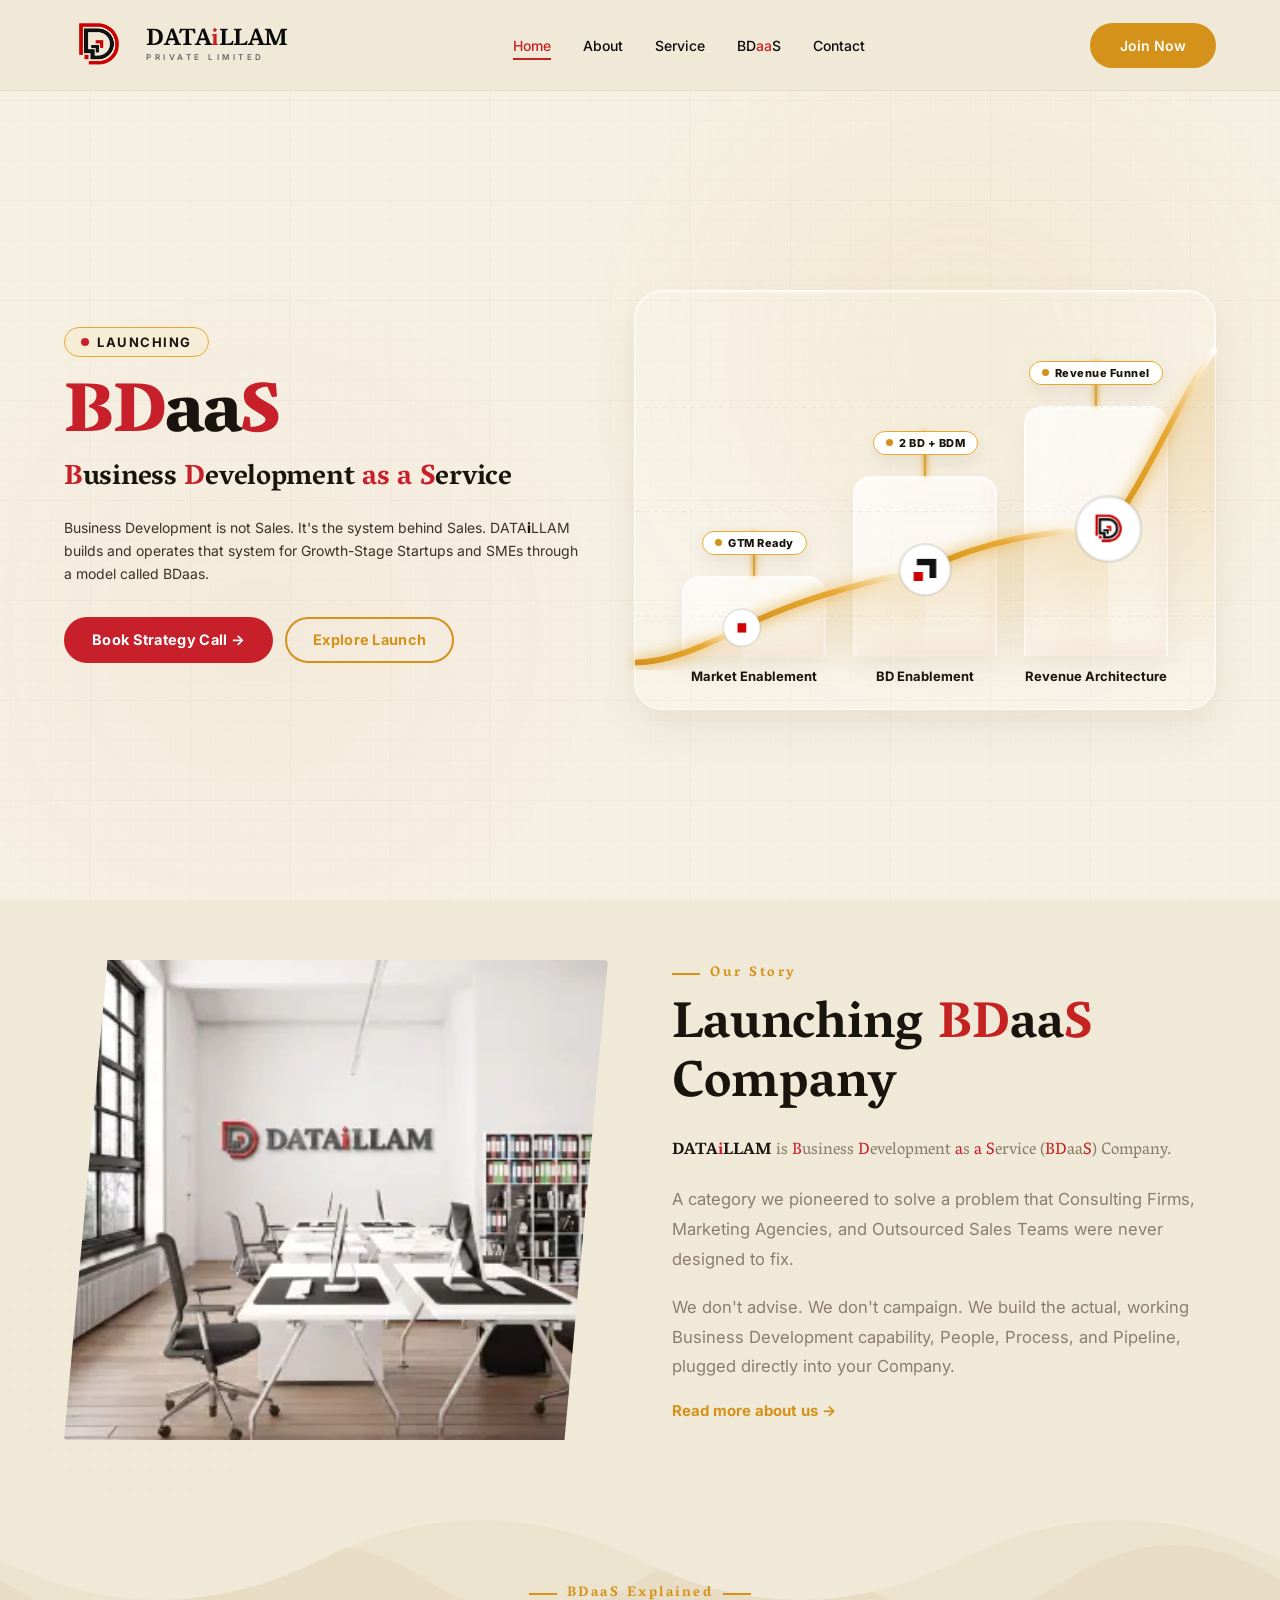
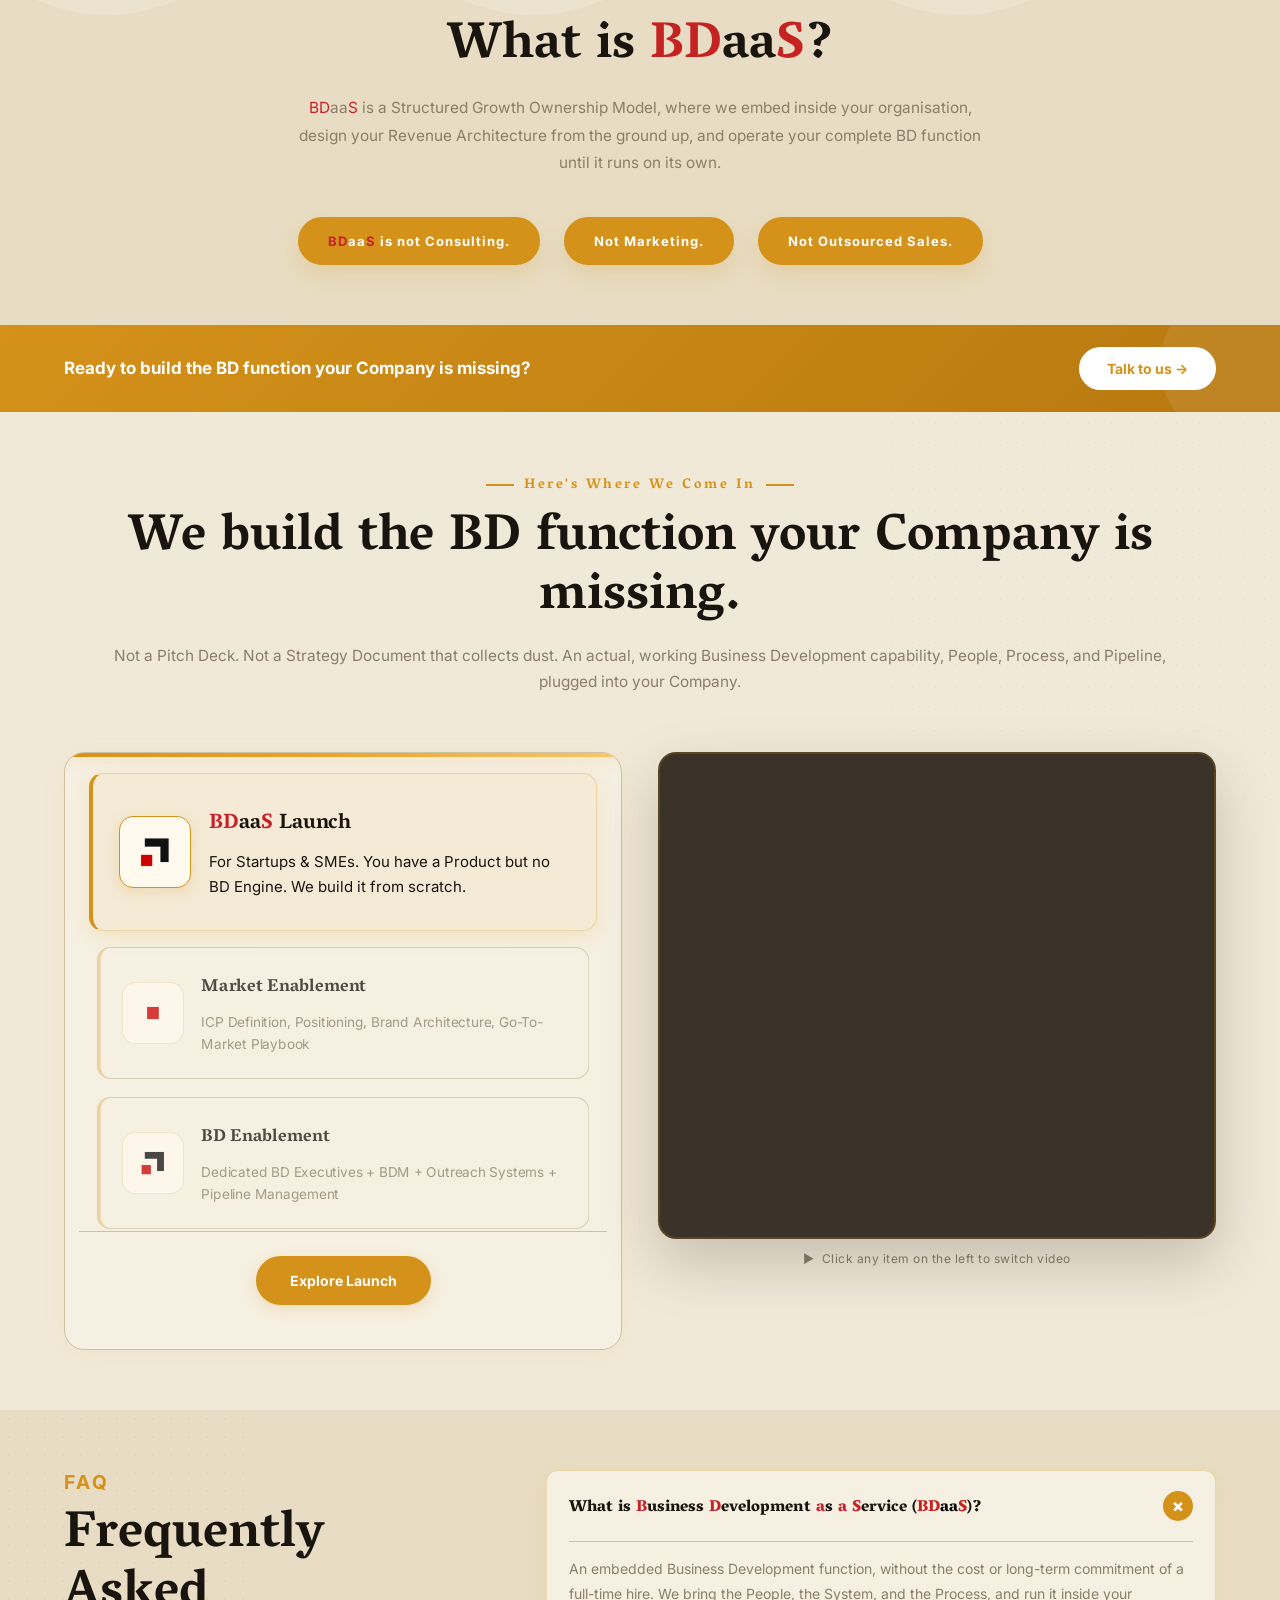
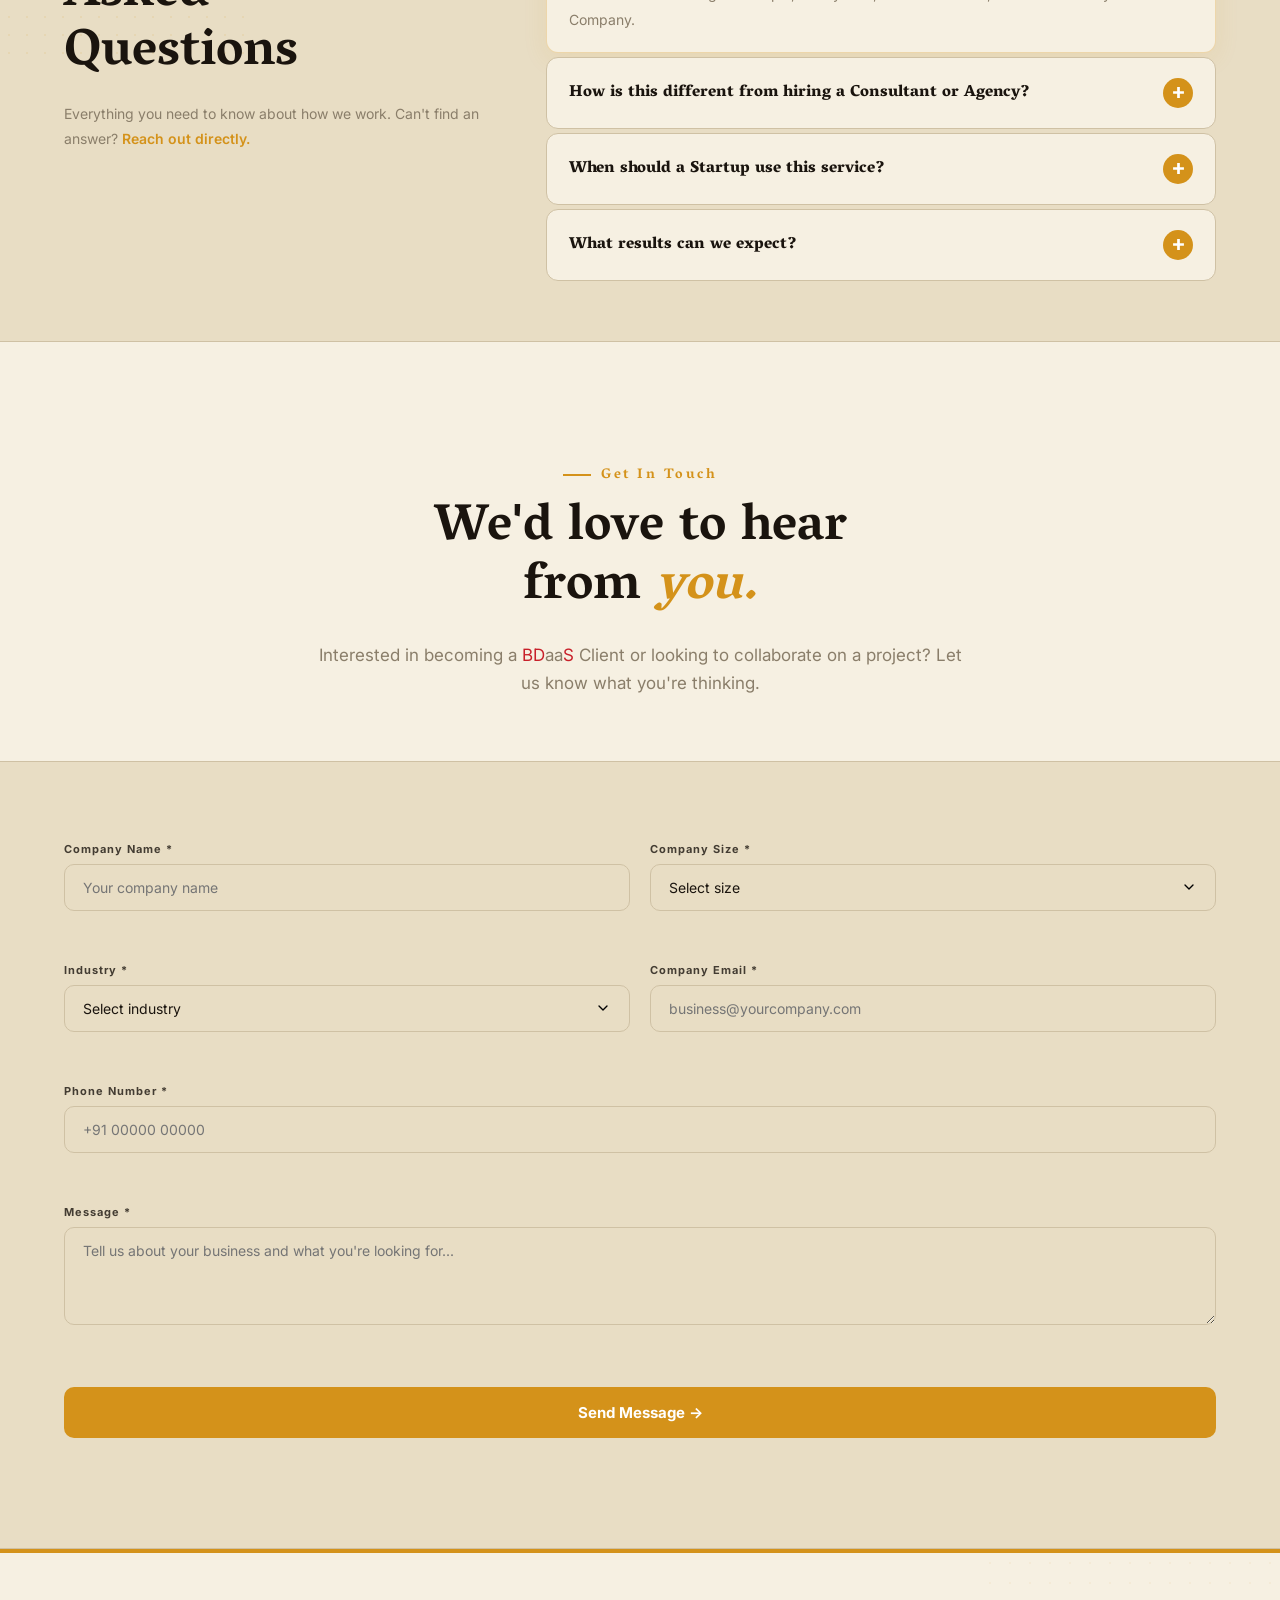
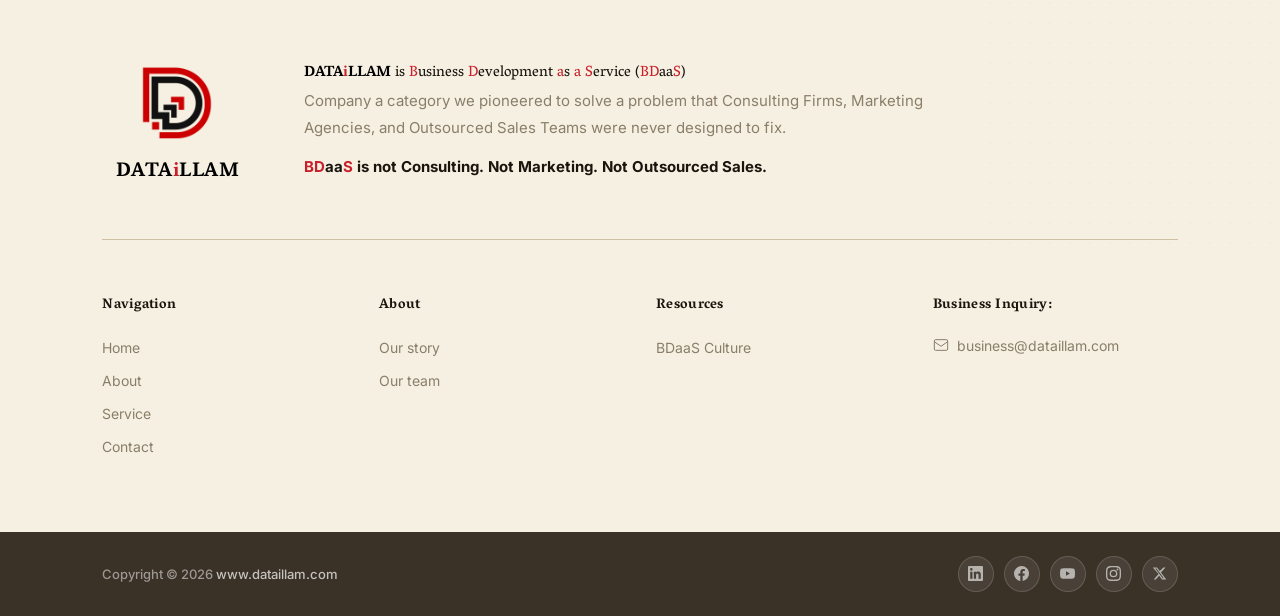
==== commit 7f2c543d: "Fix hero button mobile alignment, remove team image badges, and optimize mobile heading typography" ====
--- a/index.html
+++ b/index.html
@@ -61,15 +61,15 @@
 
             <!-- Desktop Links -->
             <ul class="nav-links">
-                <li><a href="index.html" class="nav-link active">Home</a></li>
-                <li><a href="about.html" class="nav-link">About</a></li>
-                <li><a href="service.html" class="nav-link">Service</a></li>
-                <li><a href="bdaas.html" class="nav-link"><span class="bdaas-text">BD<span>aa</span>S</span></a></li>
-                <li><a href="contact.html" class="nav-link">Contact</a></li>
+                <li><a href="./" class="nav-link active">Home</a></li>
+                <li><a href="About/" class="nav-link">About</a></li>
+                <li><a href="Service/" class="nav-link">Service</a></li>
+                <li><a href="Bdaas/" class="nav-link"><span class="bdaas-text">BD<span>aa</span>S</span></a></li>
+                <li><a href="Contact/" class="nav-link">Contact</a></li>
             </ul>
 
             <!-- CTA Button -->
-            <a href="contact.html" class="btn-nav">Join Now</a>
+            <a href="Contact/" class="btn-nav">Join Now</a>
 
             <!-- Hamburger Icon (Mobile) -->
             <button class="hamburger" id="hamburgerBtn" aria-label="Toggle Navigation Menu">
@@ -82,12 +82,12 @@
 
     <!-- Mobile Drawer Menu -->
     <div class="mobile-menu" id="mobileMenu">
-        <a href="index.html" class="mob-link active">Home</a>
-        <a href="about.html" class="mob-link">About</a>
-        <a href="service.html" class="mob-link">Service</a>
-        <a href="bdaas.html" class="mob-link"><span class="bdaas-text">BD<span>aa</span>S</span></a>
-        <a href="contact.html" class="mob-link">Contact</a>
-        <a href="contact.html" class="btn-mob">Join Now</a>
+        <a href="./" class="mob-link active">Home</a>
+        <a href="About/" class="mob-link">About</a>
+        <a href="Service/" class="mob-link">Service</a>
+        <a href="Bdaas/" class="mob-link"><span class="bdaas-text">BD<span>aa</span>S</span></a>
+        <a href="Contact/" class="mob-link">Contact</a>
+        <a href="Contact/" class="btn-mob">Join Now</a>
     </div>
 
     <!-- MAIN CONTENT -->
@@ -126,8 +126,8 @@
 
                     <div class="hero-actions-wrap">
                         <div class="hero-actions">
-                            <a href="contact.html" class="btn-primary">Book Strategy Call &rarr;</a>
-                            <a href="bdaas.html" class="btn-outline">Explore Launch</a>
+                            <a href="Contact/" class="btn-primary">Book Strategy Call &rarr;</a>
+                            <a href="Bdaas/" class="btn-outline">Explore Launch</a>
                         </div>
                     </div>
                 </div>
--- a/css/home.css
+++ b/css/home.css
@@ -1 +1 @@
-:root{--paper:#F1E9D8;--paper-deep:#E8DDC4;--paper-soft:#F6F0E2;--ink:#1A140E;--ink-soft:#3A3127;--mute:#8A7E6A;--rule:#CFC1A4;--red:#C8202A;--red-deep:#9A1520;--amber:#D4921A;--amber-light:#E8A830;--amber-pale:#F6EDD6;--serif:'Vesper Libre','Times New Roman',serif;--sans:'Inter',system-ui,sans-serif;--ease:cubic-bezier(.16,1,.3,1);--gold:var(--amber);--gold-light:var(--amber-light);--gold-pale:var(--amber-pale);--off-white:var(--paper);--cream:var(--paper-deep);--warm-white:var(--paper-soft);--black:var(--ink);--dark:var(--ink-soft);--text:var(--ink-soft);--text-muted:var(--mute);--border:var(--rule);}*{margin:0;padding:0;box-sizing:border-box}html{scroll-behavior:smooth}body{font-family:var(--sans);background:var(--paper);color:var(--ink-soft);overflow-x:hidden;}::-webkit-scrollbar{display:none;}html{-ms-overflow-style:none;scrollbar-width:none;}.red{color:var(--red) !important;}.hero{position:relative;width:100%;min-height:100vh;margin-top:0;padding:170px 5% 80px 5%;background:var(--paper);display:flex;align-items:center;justify-content:center;overflow:hidden;}.hero-blueprint-bg{position:absolute;inset:0;z-index:0;pointer-events:none;overflow:hidden;background:var(--paper-soft);}.blueprint-grid{position:absolute;inset:0;background-image:linear-gradient(rgba(207,193,164,0.12) 1.5px,transparent 1.5px),linear-gradient(90deg,rgba(207,193,164,0.12) 1.5px,transparent 1.5px),linear-gradient(rgba(207,193,164,0.05) 1px,transparent 1px),linear-gradient(90deg,rgba(207,193,164,0.05) 1px,transparent 1px);background-size:100px 100px,100px 100px,20px 20px,20px 20px;background-position:center center;opacity:0.85;}.blueprint-glow{position:absolute;inset:0;background:radial-gradient(circle 500px at 75% 40%,rgba(212,146,26,0.09) 0%,rgba(212,146,26,0) 70%),radial-gradient(circle 350px at 20% 70%,rgba(200,32,42,0.03) 0%,rgba(200,32,42,0) 100%);filter:blur(40px);animation:ambientPulse 12s ease-in-out infinite alternate;}@keyframes ambientPulse{0%{opacity:0.85;transform:scale(1);}100%{opacity:1;transform:scale(1.05);}}.hero-container{width:100%;max-width:1360px;margin:0 auto;display:grid;grid-template-columns:1fr 1.12fr;gap:50px;align-items:center;position:relative;z-index:2;}.hero-content{display:flex;flex-direction:column;align-items:flex-start;text-align:left;position:relative;z-index:2;}.hero-badge{display:inline-flex;align-items:center;gap:8px;background:var(--amber-pale);border:1px solid var(--amber-light);border-radius:100px;padding:6px 16px;margin-bottom:24px;width:fit-content;}.hero-badge-dot{width:8px;height:8px;border-radius:50%;background:var(--red);animation:pulse 2s infinite;}.hero-badge span{color:var(--ink);font-size:13px;font-weight:700;letter-spacing:1.5px;text-transform:uppercase;font-family:var(--sans);}.hero-headline-group{margin-bottom:20px;display:flex;flex-direction:column;gap:8px;width:100%;}.hero-h1{font-family:var(--serif);font-size:clamp(44px,5.5vw,82px);font-weight:900;line-height:1.05;color:var(--red);letter-spacing:-0.02em;margin:0;white-space:nowrap;}.hero-h1 .bdaas-text{font-family:var(--serif) !important;}.hero-h1 .char-aa{color:var(--ink);}.hero-subheadline{font-family:var(--serif);font-size:clamp(18px,2.2vw,32px);font-weight:700;color:var(--ink);line-height:1.15;letter-spacing:-0.01em;white-space:nowrap;}.hero-subheadline span.bdaas-full-text span{color:var(--red);}.hero-tagline-desc{font-size:clamp(14px,1vw,17px);font-weight:400;color:var(--ink-soft);max-width:560px;line-height:1.65;margin-bottom:32px;font-family:var(--sans);}.hero-actions-wrap{display:flex;flex-direction:column;gap:12px;margin-bottom:0;}.br-2000{display:none;}.hero-actions{display:flex;gap:16px;flex-wrap:wrap;justify-content:flex-start;}.btn-primary,.btn-outline{display:inline-flex;align-items:center;justify-content:center;gap:8px;padding:14px 32px;font-size:15px;font-weight:700;border-radius:100px;cursor:pointer;transition:all 0.3s var(--ease);text-decoration:none;font-family:var(--sans);letter-spacing:0.5px;border:2px solid transparent;}.btn-primary{background:var(--red);color:#fff;border-color:var(--red);}.btn-primary:hover{background:var(--red-deep);border-color:var(--red-deep);color:#fff;transform:translateY(-2px);box-shadow:0 4px 16px rgba(200,32,42,0.3);}.btn-outline{background:transparent;color:var(--amber);border-color:var(--amber);}.btn-outline:hover{background:var(--amber);color:#fff;border-color:var(--amber);transform:translateY(-2px);box-shadow:0 4px 16px rgba(212,146,26,0.3);}.hero-visual{position:relative;width:100%;height:auto;display:flex;align-items:center;justify-content:center;z-index:1;}.growth-trajectory-container{position:relative;width:100%;min-height:420px;display:flex;flex-direction:column;justify-content:flex-end;margin-top:10px;background:rgba(255,255,255,0.2);backdrop-filter:blur(20px);-webkit-backdrop-filter:blur(20px);border:1.5px solid rgba(255,255,255,0.65);border-radius:28px;padding:30px 20px 20px 20px;box-shadow:0 20px 50px rgba(26,20,14,0.05),0 10px 25px rgba(212,146,26,0.04),inset 0 1px 2px rgba(255,255,255,0.85);overflow:visible;}.growth-graph{position:absolute;inset:0;width:100%;height:100%;z-index:4;overflow:visible;pointer-events:none;}.grid-line{stroke:rgba(26,20,14,0.05);stroke-width:1;fill:none;stroke-dasharray:4 4;}.trajectory-area{opacity:0;transition:opacity 0.5s ease;}.trajectory-line{stroke-dashoffset:300;transition:stroke-dashoffset 1.2s linear;}.line-1{stroke-dasharray:200;stroke-dashoffset:200;}.line-2{stroke-dasharray:300;stroke-dashoffset:300;}.line-3{stroke-dasharray:300;stroke-dashoffset:300;}.line-4{stroke-dasharray:200;stroke-dashoffset:200;}.growth-trajectory-container.active .line-1{transition-delay:0s;stroke-dashoffset:0;}.growth-trajectory-container.active .line-2{transition-delay:1.2s;stroke-dashoffset:0;}.growth-trajectory-container.active .line-3{transition-delay:2.4s;stroke-dashoffset:0;}.growth-trajectory-container.active .line-4{transition-delay:3.6s;stroke-dashoffset:0;}.growth-trajectory-container.active .area-1{transition-delay:0.6s;opacity:1;}.growth-trajectory-container.active .area-2{transition-delay:1.8s;opacity:1;}.growth-trajectory-container.active .area-3{transition-delay:3.0s;opacity:1;}.growth-trajectory-container.active .area-4{transition-delay:3.6s;opacity:1;}.milestone-node{opacity:0;transform:scale(0.3);transform-box:fill-box;transform-origin:center;will-change:transform,opacity;transition:opacity 0.8s cubic-bezier(0.16,1,0.3,1),transform 0.8s cubic-bezier(0.16,1,0.3,1);pointer-events:none;}.node-1{transform-origin:center;}.node-2{transform-origin:center;}.node-3{transform-origin:center;}.growth-trajectory-container:has(#pillar1:hover) .node-1,.growth-trajectory-container:has(#pillar2:hover) .node-2,.growth-trajectory-container:has(#pillar3:hover) .node-3{transform:scale(1.18) !important;}.growth-trajectory-container:has(#pillar1:hover) .node-1 circle,.growth-trajectory-container:has(#pillar2:hover) .node-2 circle,.growth-trajectory-container:has(#pillar3:hover) .node-3 circle{stroke:var(--amber-light);stroke-width:2.5;transition:stroke 0.3s ease,stroke-width 0.3s ease;}.growth-trajectory-container.active .node-1{transition-delay:1.0s;opacity:1;transform:scale(1);}.growth-trajectory-container.active .node-2{transition-delay:2.2s;opacity:1;transform:scale(1);}.growth-trajectory-container.active .node-3{transition-delay:3.4s;opacity:1;transform:scale(1);}.pillars-wrapper{position:relative;z-index:3;display:flex;justify-content:space-around;width:95%;margin:0 auto;align-items:flex-end;height:290px;padding-bottom:5px;perspective:800px;}.pillar-group{display:flex;flex-direction:column;align-items:center;width:28%;position:relative;cursor:pointer;pointer-events:none;}@keyframes enablePointerEvents{to{pointer-events:auto;}}.growth-trajectory-container.active #pillar1{animation:enablePointerEvents 0.01s forwards;animation-delay:1.8s;}.growth-trajectory-container.active #pillar2{animation:enablePointerEvents 0.01s forwards;animation-delay:3.0s;}.growth-trajectory-container.active #pillar3{animation:enablePointerEvents 0.01s forwards;animation-delay:4.2s;}.light-beam{position:absolute;bottom:100%;width:2px;height:45px;background:linear-gradient(180deg,var(--amber-light) 0%,rgba(212,146,26,0.8) 100%);box-shadow:0 0 10px var(--amber-light),0 0 4px var(--amber);opacity:0;transform:scaleY(0);transform-origin:bottom;transition:opacity 0.5s ease,transform 0.5s ease;pointer-events:none;z-index:2;}.growth-trajectory-container.active #pillar1 .light-beam{transition-delay:1.0s;opacity:1;transform:scaleY(1);}.growth-trajectory-container.active #pillar2 .light-beam{transition-delay:2.2s;opacity:1;transform:scaleY(1);}.growth-trajectory-container.active #pillar3 .light-beam{transition-delay:3.4s;opacity:1;transform:scaleY(1);}.tower-metric-pill{position:absolute;top:-45px;display:flex;align-items:center;gap:6px;background:rgba(255,255,255,0.95);backdrop-filter:blur(10px);border:1.5px solid var(--amber-light);border-radius:100px;padding:4px 12px;box-shadow:0 6px 18px rgba(26,20,14,0.08);font-size:11px;font-weight:800;color:var(--ink);letter-spacing:0.5px;opacity:0;transform:translateY(-8px) scale(0.85);transition:opacity 0.5s var(--ease),transform 0.5s cubic-bezier(0.34,1.56,0.64,1);white-space:nowrap;z-index:4;pointer-events:none;}.growth-trajectory-container.active #pillar1 .tower-metric-pill{transition-delay:1.2s;opacity:1;transform:translateY(0) scale(1);}.growth-trajectory-container.active #pillar2 .tower-metric-pill{transition-delay:2.4s;opacity:1;transform:translateY(0) scale(1);}.growth-trajectory-container.active #pillar3 .tower-metric-pill{transition-delay:3.6s;opacity:1;transform:translateY(0) scale(1);}.pill-dot{width:7px;height:7px;border-radius:50%;background:var(--red);animation:pulse 1.8s infinite;}.pill-dot.amber{background:var(--amber);}.pill-dot.red{background:var(--red);}.pillar-column.glass-tower{width:100%;background:linear-gradient(180deg,rgba(255,255,255,0.55) 0%,rgba(255,255,255,0.12) 100%);backdrop-filter:blur(16px);-webkit-backdrop-filter:blur(16px);border:1.5px solid rgba(255,255,255,0.75);border-bottom:none;border-radius:18px 18px 0 0;display:flex;flex-direction:column;justify-content:space-between;align-items:center;padding:10px 8px 0 8px;box-shadow:0 10px 30px rgba(26,20,14,0.05),inset 0 2px 4px rgba(255,255,255,0.9),inset 0 -10px 20px rgba(200,32,42,0.06);transform:scaleY(0);transform-origin:bottom center;transition:transform 1.0s cubic-bezier(0.16,1,0.3,1),background 0.3s,box-shadow 0.3s;position:relative;overflow:visible;}.tower-glass-facet{position:absolute;top:0;left:0;width:35%;height:100%;background:linear-gradient(90deg,rgba(255,255,255,0.4) 0%,transparent 100%);pointer-events:none;border-radius:18px 0 0 0;}.energy-fill-meter{display:none;}.p-market .pillar-column{height:80px;}.p-bd .pillar-column{height:180px;}.p-pipe .pillar-column{height:250px;}.growth-trajectory-container.active #pillar1 .pillar-column{transition-delay:0.6s;transform:scaleY(1);}.growth-trajectory-container.active #pillar2 .pillar-column{transition-delay:1.8s;transform:scaleY(1);}.growth-trajectory-container.active #pillar3 .pillar-column{transition-delay:3.0s;transform:scaleY(1);}.growth-trajectory-container.active #pillar1 .energy-fill-meter{transition-delay:1.4s;height:75%;}.growth-trajectory-container.active #pillar2 .energy-fill-meter{transition-delay:2.6s;height:85%;}.growth-trajectory-container.active #pillar3 .energy-fill-meter{transition-delay:3.8s;height:95%;}.tower-top-pedestal{position:relative;z-index:3;margin-top:-24px;}.pillar-label{margin-top:12px;font-size:13px;font-weight:700;color:var(--ink);text-align:center;font-family:var(--sans);line-height:1.25;opacity:0;transform:translateY(8px);transition:opacity 0.4s var(--ease),transform 0.4s var(--ease);}.growth-trajectory-container.active #pillar1 .pillar-label{transition-delay:1.2s;opacity:1;transform:translateY(0);}.growth-trajectory-container.active #pillar2 .pillar-label{transition-delay:2.4s;opacity:1;transform:translateY(0);}.growth-trajectory-container.active #pillar3 .pillar-label{transition-delay:3.6s;opacity:1;transform:translateY(0);}.pillar-group:hover{z-index:15;transform:translateY(-8px);transition:transform 0.3s var(--ease);}.pillar-group:hover .pillar-column.glass-tower{background:linear-gradient(180deg,rgba(255,255,255,0.75) 0%,rgba(255,255,255,0.3) 100%);box-shadow:0 15px 40px rgba(212,146,26,0.2),inset 0 2px 4px #ffffff;border-color:rgba(212,146,26,0.6);}.pillar-group:hover .light-beam{width:3px;box-shadow:0 0 16px var(--amber-light),0 0 8px var(--amber);}.pillar-popover{position:absolute;bottom:100%;left:50%;transform:translateX(-50%) translateY(-15px) scale(0.95);width:210px;background:var(--paper);color:var(--ink-soft);backdrop-filter:blur(12px);border-radius:14px;padding:14px;border:1.5px solid var(--amber-light);box-shadow:0 10px 30px rgba(26,20,14,0.12);opacity:0;visibility:hidden;transition:opacity 0.3s var(--ease),transform 0.3s var(--ease),visibility 0.3s;z-index:10;pointer-events:none;}.pillar-popover::after{content:'';position:absolute;top:100%;left:50%;transform:translateX(-50%);border-width:6px;border-style:solid;border-color:var(--paper) transparent transparent transparent;}.pillar-group:hover .pillar-popover{opacity:1;visibility:visible;transform:translateX(-50%) translateY(-22px) scale(1);}.popover-title{font-size:12px;font-weight:700;color:var(--red);margin-bottom:8px;font-family:var(--sans);border-bottom:1px solid rgba(26,20,14,0.12);padding-bottom:4px;}.popover-body{font-size:11px;line-height:1.45;color:var(--ink-soft);font-family:var(--sans);}.pillar-popover ul{list-style:none;padding:0;margin:0;}.pillar-popover li{font-size:11px;line-height:1.4;color:var(--ink-soft);margin-bottom:4px;position:relative;padding-left:12px;}.pillar-popover li::before{content:'•';color:var(--red);position:absolute;left:0;font-weight:bold;}@media (max-width:768px){#pillar1 .pillar-popover{left:15px;transform:translateY(-15px) scale(0.95);}.growth-trajectory-container.active #pillar1:hover .pillar-popover{transform:translateY(-22px) scale(1);}#pillar1 .pillar-popover::after{left:20px;transform:translateX(0);}#pillar2 .pillar-popover{left:50%;transform:translateX(-50%) translateY(-15px) scale(0.95);}.growth-trajectory-container.active #pillar2:hover .pillar-popover{transform:translateX(-50%) translateY(-22px) scale(1);}#pillar3 .pillar-popover{left:auto;right:15px;transform:translateY(-15px) scale(0.95);}.growth-trajectory-container.active #pillar3:hover .pillar-popover{transform:translateY(-22px) scale(1);}#pillar3 .pillar-popover::after{left:auto;right:20px;transform:translateX(0);}}.main-launch-card{width:100%;padding:36px;background:rgba(255,255,255,0.22) !important;backdrop-filter:blur(20px);-webkit-backdrop-filter:blur(20px);border:1.5px solid rgba(255,255,255,0.6) !important;border-radius:24px !important;box-shadow:0 15px 45px rgba(26,20,14,0.03),0 25px 60px rgba(212,146,26,0.04),inset 0 1px 1px rgba(255,255,255,0.8) !important;animation:floatParentCard 8s ease-in-out infinite alternate;position:relative;overflow:hidden;display:flex;flex-direction:column;gap:20px;}.card-watermark{position:absolute;top:50%;left:50%;transform:translate(-50%,-50%);width:clamp(280px,30vw,520px);height:clamp(340px,45vw,680px);opacity:0.045;filter:blur(2px);z-index:0;pointer-events:none;display:flex;align-items:center;justify-content:center;}.card-watermark img{width:100%;height:100%;object-fit:contain;}.brand-bdaas{font-family:var(--sans) !important;font-weight:800;color:var(--red) !important;}.black-char{color:var(--ink) !important;}.card-desc{font-size:15px;line-height:1.7;color:var(--ink-soft);margin:0;font-weight:500;position:relative;z-index:1;text-align:left;}.sub-card-stack{display:flex;flex-direction:column;gap:16px;position:relative;z-index:1;}.sub-card{background:rgba(255,255,255,0.22) !important;backdrop-filter:blur(12px);-webkit-backdrop-filter:blur(12px);border:1.5px solid rgba(255,255,255,0.6) !important;border-radius:16px !important;padding:18px 22px;display:flex;align-items:center;gap:18px;transition:transform 0.4s var(--ease),background-color 0.4s var(--ease),box-shadow 0.4s var(--ease);box-shadow:0 4px 20px rgba(26,20,14,0.02),inset 0 1px 1px rgba(255,255,255,0.6) !important;cursor:pointer;width:100%;}.sub-card:hover{transform:translateY(-4px) scale(1.01);background:rgba(255,255,255,0.45) !important;box-shadow:0 10px 25px rgba(26,20,14,0.05),inset 0 1px 1px rgba(255,255,255,0.8) !important;}.sub-card-icon{flex-shrink:0;width:44px;height:44px;background:#ffffff;border-radius:10px;display:flex;align-items:center;justify-content:center;padding:8px;box-shadow:0 2px 8px rgba(0,0,0,0.04);border:1px solid rgba(26,20,14,0.02);}.sub-card-icon img{width:100%;height:100%;object-fit:contain;}.sub-card-content{display:flex;flex-direction:column;text-align:left;gap:3px;}.sub-card-content strong{display:block;font-size:14px;font-weight:700;color:var(--ink);letter-spacing:0.5px;font-family:var(--sans);}.sub-card-content p{font-size:12.5px;color:var(--mute);line-height:1.4;margin:0;font-family:var(--sans);font-weight:500;}.visual-glow{position:absolute;border-radius:50%;filter:blur(90px);z-index:0;opacity:0.28;pointer-events:none;}.visual-watermark{position:absolute;top:50%;left:50%;transform:translate(-50%,-50%);width:clamp(380px,36vw,680px);height:clamp(380px,36vw,680px);opacity:0.04;filter:blur(2px);z-index:0;pointer-events:none;display:flex;align-items:center;justify-content:center;animation:floatWatermark 12s ease-in-out infinite alternate;}.visual-watermark img{width:100%;height:100%;object-fit:contain;}@keyframes floatWatermark{0%{transform:translate(-50%,-52%) rotate(-2deg);}100%{transform:translate(-50%,-48%) rotate(2deg);}}.glow-red{width:250px;height:250px;background:var(--red);top:10%;right:10%;animation:floatGlow 12s ease-in-out infinite alternate;}.glow-amber{width:300px;height:300px;background:var(--amber);bottom:10%;left:10%;animation:floatGlow 16s ease-in-out infinite alternate-reverse;}@keyframes floatGlow{0%{transform:translate(0,0) scale(1);}100%{transform:translate(30px,-20px) scale(1.15);}}.glass-card{position:relative;width:100%;background:transparent;backdrop-filter:blur(16px);-webkit-backdrop-filter:blur(16px);border:1px solid rgba(255,255,255,0.6);border-radius:20px;padding:24px;box-shadow:0 4px 30px rgba(26,20,14,0.03),0 12px 40px rgba(212,146,26,0.04),inset 0 1px 1px rgba(255,255,255,0.8);z-index:2;transition:transform 0.4s var(--ease),box-shadow 0.4s var(--ease),opacity 0.4s var(--ease),filter 0.4s var(--ease);display:flex;flex-direction:column;justify-content:space-between;}@keyframes floatParentCard{0%{transform:translateY(0);}100%{transform:translateY(-10px);}}.card-header{display:flex;align-items:center;gap:12px;margin-bottom:16px;border-bottom:1px solid rgba(26,20,14,0.06);padding-bottom:12px;}.card-icon{width:36px;height:36px;background:var(--paper-soft);border-radius:8px;display:flex;align-items:center;justify-content:center;border:1px solid rgba(212,146,26,0.2);}.card-icon img{width:24px;height:24px;object-fit:contain;}.card-title-group{display:flex;flex-direction:column;}.card-subtitle{font-size:9px;font-weight:700;color:var(--mute);letter-spacing:1.5px;text-transform:uppercase;font-family:var(--sans);}.main-header .card-subtitle{color:var(--amber) !important;text-transform:none !important;font-family:var(--serif) !important;}.card-title{font-size:15px;font-weight:700;color:var(--ink);font-family:var(--sans);}.card-stat{display:flex;justify-content:space-between;align-items:center;margin-bottom:12px;}.stat-value{font-size:14px;font-weight:600;color:var(--ink-soft);font-family:var(--sans);}.stat-status{font-size:10px;font-weight:700;padding:4px 8px;border-radius:12px;background:rgba(212,146,26,0.1);color:var(--amber);font-family:var(--sans);}.stat-status.active{background:rgba(200,32,42,0.1);color:var(--red);}.progress-track{width:100%;height:6px;background:rgba(26,20,14,0.06);border-radius:10px;overflow:hidden;}.progress-bar{width:0;height:100%;background:linear-gradient(90deg,var(--red) 0%,var(--amber) 100%);border-radius:10px;animation:fillProgress 2.2s cubic-bezier(0.1,1,0.1,1) 0.8s forwards;position:relative;overflow:hidden;}@keyframes fillProgress{to{width:85%;}}.progress-bar::after{content:'';position:absolute;top:0;left:-100%;width:50%;height:100%;background:linear-gradient(90deg,transparent,rgba(255,255,255,0.4),transparent);animation:shimmerBar 3s infinite linear 2.5s;}@keyframes shimmerBar{0%{left:-100%;}100%{left:200%;}}.card-list{list-style:none;display:flex;flex-direction:column;gap:12px;}.card-list li{display:flex;align-items:center;gap:10px;font-size:15px;color:var(--ink-soft);font-weight:600;font-family:var(--sans);opacity:0;transform:translateY(10px);animation:cardListFadeIn 0.5s var(--ease) forwards;}.card-list li:nth-child(1){animation-delay:1s;}.card-list li:nth-child(2){animation-delay:1.2s;}.card-list li:nth-child(3){animation-delay:1.4s;}@keyframes cardListFadeIn{to{opacity:1;transform:translateY(0);}}.check-bullet{width:16px;height:16px;min-width:16px;border-radius:50%;background:rgba(200,32,42,0.1);display:inline-flex;align-items:center;justify-content:center;position:relative;animation:bulletPulse 2s infinite alternate;}.card-2 li:nth-child(1) .check-bullet{animation-delay:0.1s;}.card-2 li:nth-child(2) .check-bullet{animation-delay:0.3s;}.card-2 li:nth-child(3) .check-bullet{animation-delay:0.5s;}@keyframes bulletPulse{0%{transform:scale(1);}100%{transform:scale(1.15);}}.check-bullet::after{content:'';width:7px;height:7px;border-radius:50%;background:var(--red);}.card-2 .check-bullet{background:rgba(212,146,26,0.1);}.card-2 .check-bullet::after{background:var(--amber);}.metric-row{display:flex;align-items:baseline;gap:6px;margin-bottom:8px;}.metric-num{font-family:var(--serif);font-size:28px;font-weight:700;color:var(--red);}.metric-lbl{font-size:11px;color:var(--mute);font-weight:600;font-family:var(--sans);}.mini-chart{width:100%;height:40px;display:flex;align-items:flex-end;}.chart-line{stroke-dasharray:120;stroke-dashoffset:120;animation:drawLine 2.5s cubic-bezier(0.25,1,0.5,1) 0.8s forwards;}.chart-area{opacity:0;animation:fadeInArea 2s cubic-bezier(0.25,1,0.5,1) 1.2s forwards;}@keyframes drawLine{to{stroke-dashoffset:0;}}@keyframes fadeInArea{to{opacity:1;}}.chart-point{opacity:0;transform:scale(0);transform-origin:center;animation:pointAppear 0.5s cubic-bezier(0.34,1.56,0.64,1) forwards;}.mini-chart svg circle.chart-point:nth-of-type(1){animation-delay:1.4s;}.mini-chart svg circle.chart-point:nth-of-type(2){animation-delay:1.9s;}.mini-chart svg circle.chart-point:nth-of-type(3){animation-delay:2.4s;}@keyframes pointAppear{to{opacity:1;transform:scale(1);}}.pulse-point{animation:chartPulse 1.8s infinite alternate 2.4s;}@keyframes chartPulse{0%{r:3.5px;opacity:0.8;}100%{r:6px;opacity:1;filter:drop-shadow(0 0 4px var(--red));}}.mini-chart svg{width:100%;height:100%;overflow:visible;}section{padding:60px 5%;position:relative}.eyebrow{display:flex;align-items:center;gap:10px;margin-bottom:12px}.eline{width:28px;height:2px;background:var(--amber)}.etext{font-size:14px;color:var(--amber);font-weight:700;letter-spacing:2.5px;font-family:var(--serif)}.section-h2{font-family:var(--serif);font-size:clamp(28px,4vw,80px);font-weight:700;line-height:1.15;color:var(--ink);}.section-h2 .red{color:var(--red)}.section-h2 .gold{color:var(--amber)}.story-section{background:var(--paper);overflow:hidden}.story-bg-dots{position:absolute;bottom:0;left:0;width:300px;height:300px;z-index:0;background-image:radial-gradient(circle,var(--amber) 1px,transparent 1px);background-size:20px 20px;opacity:0.08;border-radius:50%;}.story-grid{display:grid;grid-template-columns:1fr 1fr;gap:64px;align-items:stretch;position:relative;z-index:1;}.story-img-area{position:relative;height:100%;min-height:480px;}.story-img-main{position:absolute;top:0;left:0;right:0;bottom:0;border-radius:4px;overflow:hidden;clip-path:polygon(8% 0,100% 0,92% 100%,0 100%);box-shadow:0 30px 60px rgba(26,18,8,0.15);}.story-img-main img{width:100%;height:100%;object-fit:cover;display:block}.story-img-small{position:absolute;right:0;bottom:0;width:200px;height:200px;border-radius:12px;overflow:hidden;clip-path:polygon(12% 0,100% 0,100% 100%,0 100%,0 14%);box-shadow:0 12px 40px rgba(212,146,26,0.2);border:3px solid var(--amber);}.story-img-small img{width:100%;height:100%;object-fit:cover;display:block}.story-accent{position:absolute;top:40px;right:30px;width:80px;height:80px;border-radius:50%;background:rgba(212,146,26,0.1);border:2px dashed var(--amber);opacity:0.6;}.story-count{position:absolute;bottom:70px;left:20px;background:var(--amber);color:#fff;padding:14px 20px;border-radius:10px;box-shadow:0 10px 30px rgba(212,146,26,0.35);text-align:center;}.story-count .num{font-family:var(--serif);font-size:26px;font-weight:700;display:block}.story-count .lbl{font-size:11px;font-weight:600;letter-spacing:1px;opacity:0.9;font-family:var(--sans)}.story-content{color:var(--mute);line-height:1.8;font-size:clamp(15px,1.3vw,30px);margin-bottom:18px;font-family:var(--sans)}.link-gold{color:var(--amber);font-weight:700;text-decoration:none;font-size:15px;display:inline-flex;align-items:center;gap:6px;font-family:var(--sans)}.link-gold:hover{text-decoration:underline}.what-section{background:var(--paper-deep);overflow:hidden}.what-wave{position:absolute;top:0;left:0;width:100%;height:160px;z-index:0;pointer-events:none;overflow:hidden;}.wave-layer{position:absolute;top:0;left:0;width:200%;height:100%;display:flex;}.wave-layer svg{width:50%;height:100%;flex-shrink:0;display:block;}.track-1{animation:moveLeft 20s linear infinite;}.track-2{animation:moveRight 25s linear infinite;opacity:0.5;}@keyframes moveLeft{0%{transform:translateX(0);}100%{transform:translateX(-50%);}}@keyframes moveRight{0%{transform:translateX(-50%);}100%{transform:translateX(0);}}.what-inner{position:relative;z-index:1;text-align:center;max-width:700px;margin:0 auto}.what-desc{font-size:clamp(15px,1.2vw,24px);color:var(--mute);line-height:1.8;margin-bottom:28px;font-family:var(--sans)}.tagline-bar{display:flex;justify-content:center;gap:16px;margin-top:40px;flex-wrap:nowrap;background:transparent;padding:0;border-radius:0;border:none;box-shadow:none;}.tagline-bar .ti{font-size:14px;color:#fff;font-weight:600;padding:4px 12px;font-family:var(--sans)}.tagline-bar .ti.gold{color:var(--amber)}.tagline-bar .ti.red{color:#f08080}.tagline-bar .sep{color:rgba(255,255,255,0.3);font-size:18px}.cta-strip{background:linear-gradient(135deg,var(--amber) 0%,#b8780f 100%);padding:22px 5%;display:flex;align-items:center;justify-content:space-between;gap:16px;flex-wrap:wrap;position:relative;overflow:hidden;}.cta-strip::before{content:'';position:absolute;right:-40px;top:-40px;width:160px;height:160px;border-radius:50%;background:rgba(255,255,255,0.08);}.cta-strip p{color:#fff;font-size:17px;font-weight:700;position:relative;z-index:1;font-family:var(--sans)}.btn-white{background:#fff;color:var(--amber);padding:11px 26px;border-radius:100px;font-weight:700;font-size:14px;text-decoration:none;transition:all 0.2s;position:relative;z-index:1;border:2px solid #fff;font-family:var(--sans);}.btn-white:hover{background:transparent;color:#fff}.value-section{background:var(--paper);overflow:hidden}.value-bg-dots{position:absolute;top:0;right:0;width:400px;height:400px;z-index:0;background-image:radial-gradient(circle,var(--amber) 1px,transparent 1px);background-size:22px 22px;opacity:0.07;}.value-head{text-align:center;max-width:1100px;margin:0 auto 56px;position:relative;z-index:1}.value-sub{font-size:clamp(15px,1.2vw,24px);color:var(--mute);line-height:1.75;margin-top:14px;font-family:var(--sans)}.value-split{display:grid;grid-template-columns:1fr 1fr;gap:36px;align-items:stretch;position:relative;z-index:1}.bdaas-card{background:var(--paper-soft);border:1px solid var(--rule);border-radius:20px;overflow:hidden;box-shadow:0 4px 24px rgba(212,146,26,0.06);transition:transform 0.4s var(--ease),box-shadow 0.4s var(--ease);display:flex;flex-direction:column;}.bdaas-card:hover{transform:translateY(-6px);box-shadow:0 20px 50px rgba(212,146,26,0.15)}.bdaas-card-top-bar{height:4px;background:linear-gradient(90deg,var(--amber),var(--amber-light),#f5c66a);box-shadow:0 0 16px rgba(212,146,26,0.35);}.bdaas-card-inner{padding:16px 14px 20px;flex:1;display:flex;flex-direction:column;}.bdaas-card-header{display:flex;gap:14px;align-items:flex-start;padding:20px;border-radius:12px;cursor:pointer;transition:background 0.2s;border:1.5px solid transparent;}.bdaas-card-header:hover,.bdaas-card-header.active{background:rgba(212,146,26,0.07);border-color:rgba(212,146,26,0.2)}.bdaas-card-logo{width:76px;height:76px;border-radius:14px;background:#FFF9EE;border:1.5px solid var(--amber);display:flex;align-items:center;justify-content:center;flex-shrink:0;padding:10px;}.bdaas-card-logo img{width:100%;height:100%;object-fit:contain;}.badge-launch{display:inline-flex;align-items:center;gap:5px;background:linear-gradient(90deg,rgba(212,146,26,0.13),rgba(212,146,26,0.04));border:1.5px solid rgba(212,146,26,0.3);color:var(--amber);font-size:11px;font-weight:700;padding:3px 11px;border-radius:6px;margin-bottom:8px;letter-spacing:0.5px;width:max-content;font-family:var(--sans);}.bdaas-card-header h3{font-family:var(--serif);font-size:17px;font-weight:700;margin-bottom:4px;color:var(--ink)}.bdaas-card-header p{font-size:13px;color:var(--mute);line-height:1.5;font-family:var(--sans)}.bdaas-items{padding:0 10px;margin-top:0;display:flex;flex-direction:column;gap:14px;flex:1;}.bdaas-item{display:flex;gap:18px;align-items:center;padding:24px 22px;border-radius:14px;cursor:pointer;border:1.5px solid var(--rule);border-left:4px solid rgba(212,146,26,0.4);transition:all 0.35s var(--ease);background:var(--paper-soft);transform:scale(0.97);opacity:0.75;flex:1;}.bdaas-item:hover{opacity:0.9;border-left-color:var(--amber);box-shadow:0 2px 10px rgba(212,146,26,0.08);}.bdaas-item.active{padding:30px 26px;background:rgba(212,146,26,0.06);border-color:rgba(212,146,26,0.25);border-left-color:var(--amber);box-shadow:0 6px 20px rgba(212,146,26,0.15);transform:scale(1);opacity:1;}.bdaas-item-icon{width:64px;height:64px;border-radius:14px;background:#FFF9EE;border:1.5px solid rgba(212,146,26,0.25);display:flex;align-items:center;justify-content:center;flex-shrink:0;padding:12px;transition:all 0.35s var(--ease);}.bdaas-item.active .bdaas-item-icon{width:72px;height:72px;border-color:var(--amber);box-shadow:0 4px 14px rgba(212,146,26,0.18);}.bdaas-item-icon img{width:100%;height:100%;object-fit:contain;}.bdaas-item-content strong{font-size:18px;font-weight:700;display:block;margin-bottom:4px;color:var(--ink);font-family:var(--serif);transition:font-size 0.35s var(--ease);}.bdaas-item.active .bdaas-item-content strong{font-size:21px;}.bdaas-item-content p{font-size:14px;color:var(--mute);line-height:1.65;margin:0;margin-top:6px;font-family:var(--sans);transition:all 0.35s var(--ease);}.bdaas-item.active .bdaas-item-content p{color:var(--ink);font-size:15px;}.bdaas-card-footer{padding:24px 20px;border-top:1px solid var(--rule);margin-top:auto;display:flex;justify-content:center;}.btn-card-explore{display:inline-flex;align-items:center;gap:8px;background:var(--amber);color:#fff !important;padding:14px 32px;border-radius:100px;font-weight:700;font-size:14px;text-decoration:none;transition:all 0.3s;border:2px solid var(--amber);font-family:var(--sans);box-shadow:0 4px 15px rgba(212,146,26,0.2);}.btn-card-explore:hover{background:transparent;color:var(--amber) !important;transform:translateY(-2px);box-shadow:0 8px 25px rgba(212,146,26,0.3);}.btn-card-explore .bdaas-text,.btn-card-explore .bdaas-text span{color:inherit !important;}.value-video-wrap{position:sticky;top:84px;display:flex;flex-direction:column;height:calc(100% - 84px);}.value-video-box{background:var(--ink-soft);border-radius:18px;overflow:hidden;border:2px solid rgba(212,146,26,0.2);flex:1;min-height:400px;position:relative;display:flex;align-items:center;justify-content:center;box-shadow:0 24px 60px rgba(26,18,8,0.2);}.video-inner{display:flex;flex-direction:column;align-items:center;justify-content:center;gap:16px;width:100%;height:100%;padding:28px}.vpulse{width:100px;height:2px;background:linear-gradient(90deg,transparent,var(--amber),transparent);animation:vp 2s infinite}@keyframes vp{0%,100%{opacity:0.3}50%{opacity:1}}.video-tag-pill{background:rgba(212,146,26,0.2);border:1px solid rgba(212,146,26,0.4);border-radius:20px;padding:4px 14px;color:var(--amber);font-size:11px;font-weight:700;letter-spacing:1px;font-family:var(--sans);}.play-btn{width:68px;height:68px;background:var(--amber);border-radius:50%;display:flex;align-items:center;justify-content:center;cursor:pointer;transition:transform 0.2s,background 0.2s;animation:playPulse 2.5s infinite;}@keyframes playPulse{0%,100%{box-shadow:0 0 0 0 rgba(212,146,26,0.4)}70%{box-shadow:0 0 0 16px rgba(212,146,26,0)}}.play-btn:hover{transform:scale(1.1);background:var(--amber-light)}.play-tri{width:0;height:0;border-top:13px solid transparent;border-bottom:13px solid transparent;border-left:22px solid #fff;margin-left:5px}.vvp-title{color:#fff;font-size:15px;font-weight:600;text-align:center;letter-spacing:0.3px;font-family:var(--sans)}.vvp-label{color:rgba(255,255,255,0.5);font-size:11px;letter-spacing:2px;font-family:var(--sans)}.faq-section{background:var(--paper-deep);overflow:hidden}.faq-accent-dots{position:absolute;top:0;left:0;width:250px;height:250px;z-index:0;background-image:radial-gradient(circle,var(--amber) 1px,transparent 1px);background-size:18px 18px;opacity:0.1;}.faq-wrap{display:grid;grid-template-columns:1fr 1.6fr;gap:64px;align-items:start;position:relative;z-index:1}.section-label{display:inline-block;font-size:clamp(16px,1.5vw,22px);font-weight:700;letter-spacing:3px;color:var(--amber);margin-bottom:14px;font-family:var(--sans)}.brand-text{font-family:var(--serif) !important;font-weight:700;color:#000000 !important;}.brand-text span{color:var(--red) !important;}.faq-section-h2{font-family:var(--serif);font-size:clamp(28px,4vw,80px);font-weight:700;line-height:1.15;color:var(--ink)}.faq-section-h2 em{color:var(--amber)}.faq-left p{margin-top:16px;font-size:14px;color:var(--mute);line-height:1.8;font-family:var(--sans)}.faq-left p a{color:var(--amber);text-decoration:none;font-weight:600}.faq-list{display:flex;flex-direction:column;gap:4px}.faq-item{background:var(--paper-soft);border-radius:12px;overflow:hidden;cursor:pointer;border:1px solid var(--rule);transition:box-shadow 0.2s,border-color 0.2s;}.faq-item.open,.faq-item:hover{box-shadow:0 6px 24px rgba(212,146,26,0.1);border-color:rgba(212,146,26,0.28)}.faq-header{display:flex;align-items:center;justify-content:space-between;padding:20px 22px;gap:14px}.faq-q{font-size:1rem;font-weight:800;color:var(--ink);flex:1;line-height:1.5;font-family:var(--serif)}.faq-q .bdaas-full-text{font-size:inherit;font-weight:inherit;}.faq-icon{width:30px;height:30px;border-radius:50%;background:var(--amber);display:flex;align-items:center;justify-content:center;flex-shrink:0;transition:transform 0.3s var(--ease);}.faq-item.open .faq-icon{transform:rotate(45deg)}.faq-icon svg{width:13px;height:13px;stroke:#fff;stroke-width:2.5}.faq-body{max-height:0;overflow:hidden;transition:max-height 0.35s ease,padding 0.3s}.faq-body.open{max-height:200px;padding:0 22px 20px}.faq-a{font-size:14px;color:var(--mute);line-height:1.8;border-top:1px solid var(--rule);padding-top:14px;font-family:var(--sans)}.contact-section{background:var(--paper-soft);position:relative;overflow:hidden;padding:120px 0 0;border-top:1px solid var(--rule);}.contact-grid{width:100%;max-width:100%;display:block;}.contact-info{padding:0 5%;margin-bottom:64px;text-align:center;display:flex;flex-direction:column;align-items:center;}.contact-info .eyebrow{justify-content:center;}.contact-info h2{font-family:var(--serif);font-size:clamp(28px,4vw,80px);font-weight:700;line-height:1.15;margin-bottom:24px;color:var(--ink);text-align:center;}.contact-info h2 em{color:var(--amber);}.contact-info p{font-family:var(--sans);font-size:17px;color:var(--mute);line-height:1.6;max-width:650px;margin:0 auto;}.contact-form{background:var(--paper-deep);padding:80px 5%;width:100%;max-width:100%;text-align:left;border-top:1px solid var(--rule);border-bottom:1px solid var(--rule);}.form-row{display:grid;grid-template-columns:1fr 1fr;gap:20px;margin-bottom:20px;}.form-group{display:flex;flex-direction:column;gap:8px;}.form-group label{font-family:var(--sans);font-size:11px;font-weight:700;letter-spacing:1px;color:var(--ink);opacity:0.8;}.form-input{background:var(--paper-deep);border:1px solid var(--rule);padding:14px 18px;border-radius:10px;font-family:var(--sans);font-size:14px;color:var(--ink);transition:all 0.3s;}.form-input:focus{outline:none;border-color:var(--amber);background:#fff;box-shadow:0 0 0 4px rgba(212,146,26,0.08);}select.form-input{appearance:none;-webkit-appearance:none;-moz-appearance:none;background-image:url("data:image/svg+xml;charset=UTF-8,%3Csvg xmlns='http://www.w3.org/2000/svg' width='24' height='24' viewBox='0 0 24 24' fill='none' stroke='%23000' stroke-width='2' stroke-linecap='round' stroke-linejoin='round'%3E%3Cpolyline points='6 9 12 15 18 9'%3E%3C/polyline%3E%3C/svg%3E");background-repeat:no-repeat;background-position:right 18px center;background-size:16px;padding-right:42px;cursor:pointer;}.btn-form{width:100%;background:var(--amber);color:#fff;padding:16px;border-radius:10px;font-weight:700;font-size:15px;border:none;cursor:pointer;transition:all 0.3s;font-family:var(--sans);margin-top:10px;}.btn-form:hover{transform:translateY(-2px);box-shadow:0 10px 20px rgba(212,146,26,0.25);}.tagline-bar{display:flex;justify-content:center;gap:24px;margin-top:40px;flex-wrap:wrap;}.floating-gold-btn{background:var(--amber);color:#fff;padding:14px 28px;border-radius:50px;font-weight:700;font-size:13px;letter-spacing:1px;box-shadow:0 10px 25px rgba(212,146,26,0.2);animation:floatY 4s ease-in-out infinite;display:flex;align-items:center;gap:10px;text-decoration:none;transition:all 0.3s;border:2px solid var(--amber);font-family:var(--sans);white-space:nowrap;}.floating-gold-btn:hover{background:transparent;color:var(--amber);transform:translateY(-5px);}.floating-gold-btn:nth-child(2){animation-delay:0.5s;}.floating-gold-btn:nth-child(3){animation-delay:1s;}@keyframes heroTextIn{0%{opacity:0;transform:translateY(40px);}100%{opacity:1;transform:translateY(0);}}@keyframes heroCardIn{0%{opacity:0;transform:translateX(60px) scale(0.95);}100%{opacity:1;transform:translateX(0) scale(1);}}.hero-anim-text{opacity:0;animation:heroTextIn 0.9s cubic-bezier(0.22,1,0.36,1) 0.15s forwards;}.hero-anim-text .hero-badge{opacity:0;animation:heroTextIn 0.6s cubic-bezier(0.22,1,0.36,1) 0.2s forwards;}.hero-anim-text .hero-headline-group{opacity:0;animation:heroTextIn 0.7s cubic-bezier(0.22,1,0.36,1) 0.35s forwards;}.hero-anim-text .hero-tagline-desc{opacity:0;animation:heroTextIn 0.7s cubic-bezier(0.22,1,0.36,1) 0.55s forwards;}.hero-anim-text .hero-actions{opacity:0;animation:heroTextIn 0.7s cubic-bezier(0.22,1,0.36,1) 0.7s forwards;}.hero-anim-card{opacity:0;animation:heroCardIn 1s cubic-bezier(0.22,1,0.36,1) 0.5s forwards;}@media (prefers-reduced-motion:reduce){.hero-anim-text,.hero-anim-text .hero-badge,.hero-anim-text .hero-headline-group,.hero-anim-text .hero-tagline-desc,.hero-anim-text .hero-actions,.hero-anim-card{opacity:1;animation:none;transform:none;}}.fade-up{opacity:0;transform:translateY(30px);transition:opacity 0.7s var(--ease),transform 0.7s var(--ease)}.fade-up.visible{opacity:1;transform:translateY(0)}.slide-l{opacity:0;transform:translateX(-36px);transition:opacity 0.7s var(--ease),transform 0.7s var(--ease)}.slide-l.visible{opacity:1;transform:translateX(0)}.slide-r{opacity:0;transform:translateX(36px);transition:opacity 0.7s linear,transform 0.7s linear}.slide-r.visible{opacity:1;transform:translateX(0)}.scale-up{opacity:0;transform:scale(0.93);transition:opacity 0.6s linear,transform 0.6s linear}.scale-up.visible{opacity:1;transform:scale(1)}@media(max-width:1100px){.hero{margin-top:0;min-height:auto;padding:145px 5% 80px 5%;}.hero-container{grid-template-columns:1fr;gap:48px;}.hero-content{align-items:center;text-align:center;}.hero-actions{justify-content:center;}.hero-visual{height:auto;max-width:100%;margin:0 auto;display:flex;flex-direction:row;flex-wrap:wrap;gap:20px;align-items:center;justify-content:center;}.glass-card{position:relative;flex:1 1 280px;max-width:320px;width:auto;align-self:auto !important;margin:0 !important;left:auto !important;right:auto !important;top:auto !important;bottom:auto !important;}.main-launch-card{flex:none !important;max-width:680px !important;width:100% !important;}.nested-card{flex:1 !important;max-width:100% !important;width:100% !important;aspect-ratio:1 / 1 !important;}.card-list li{font-size:16px;}.card-list{gap:14px;}.story-grid,.value-split,.faq-wrap{grid-template-columns:1fr}.story-img-area{height:280px;min-height:auto;}.value-video-wrap{position:static}}@media(max-width:768px){.hero{margin-top:0;padding:120px 6% 60px 6%;}.hero-badge{margin-bottom:16px;}.hero-headline-group{margin-bottom:16px;}.hero-h1{font-size:clamp(40px,8vw,64px);white-space:normal;}.hero-subheadline{font-size:clamp(20px,4vw,32px);white-space:normal;}.hero-tagline-desc{margin-bottom:24px;font-size:15px;}.hero-visual{height:auto;flex-direction:column;gap:16px;align-items:center;}.glass-card{flex:none;max-width:100%;width:100%;padding:16px;margin:0 !important;left:auto !important;right:auto !important;top:auto !important;bottom:auto !important;}.card-title{font-size:13px;}.stat-value{font-size:12px;}.card-list li{font-size:11px;}.metric-num{font-size:22px;}.deco-asterisk{display:none}.nested-cards-container{grid-template-columns:1fr;gap:16px;margin:16px 0;}.main-launch-card{padding:24px;gap:16px;}.card-desc{font-size:13.5px;}.sub-card{padding:12px 14px;gap:14px;border-radius:10px !important;}.sub-card-icon{width:36px;height:36px;padding:6px;border-radius:8px;}.sub-card-content strong{font-size:12.5px;}.sub-card-content p{font-size:11.5px;}}@media(max-width:768px){section{padding:60px 4%}.form-row{grid-template-columns:1fr;gap:20px;}.story-img-area{height:240px;min-height:auto;}.story-img-small{width:140px;height:140px}.faq-wrap{grid-template-columns:1fr;gap:32px}}@media(max-width:600px){.hero{margin-top:0;padding-top:115px;}.hero-actions{width:100%;}.tagline-bar{flex-direction:column;gap:8px;}.cta-strip{flex-direction:column;text-align:center;}.story-img-area{height:180px;min-height:auto;}.story-img-small{display:none;}.story-count{bottom:40px;left:10px;}}@media(max-width:480px){.hero{margin-top:0;padding:100px 6% 40px 6%;}.glass-card{padding:12px;}.card-subtitle{font-size:8px;}.card-title{font-size:12px;}.stat-value{font-size:11px;}.metric-num{font-size:20px;}}@media(max-width:400px){.hero{margin-top:0;padding-top:95px;}.section-h2{font-size:24px;}.btn-primary,.btn-outline{padding:8px 12px;font-size:12px;}}.root-path{stroke:var(--mute);stroke-width:2.2;opacity:0.45}.root-tiny{stroke:var(--mute);stroke-width:1.4;opacity:0.3}.trunk-fill{fill:var(--ink);opacity:0;transform-box:fill-box;transform-origin:bottom center}.trunk-fill.on{animation:trunkGrow 2s cubic-bezier(.4,0,.2,1) forwards}@keyframes trunkGrow{0%{opacity:0;clip-path:inset(100% 0 0 0)}100%{opacity:1;clip-path:inset(0 0 0 0)}}.trunk-highlight{fill:var(--ink-soft);opacity:0;transform-box:fill-box;transform-origin:bottom center}.trunk-highlight.on{animation:trunkGrow 2s cubic-bezier(.4,0,.2,1) 0.2s forwards}.bark-line{stroke:var(--mute);stroke-width:0.8;opacity:0;fill:none;stroke-linecap:round}.bark-line.on{animation:barkIn 0.6s ease forwards}@keyframes barkIn{to{opacity:0.25}}.knot{fill:var(--ink-soft);opacity:0;transform-box:fill-box;transform-origin:center;transform:scale(0)}.knot.on{animation:knotPop 0.4s cubic-bezier(.34,1.56,.64,1) forwards}@keyframes knotPop{0%{transform:scale(0);opacity:0}100%{transform:scale(1);opacity:0.6}}.root-flare{fill:var(--ink);opacity:0}.root-flare.on{animation:flareIn 0.8s ease forwards}@keyframes flareIn{to{opacity:0.85}}.branch-path{stroke:var(--ink-soft);stroke-width:2.5}.branch-med{stroke:var(--ink-soft);stroke-width:2;opacity:0.85}.branch-thin{stroke:var(--ink-soft);stroke-width:1.5;opacity:0.65}.twig{stroke:var(--mute);stroke-width:1.2;opacity:0.5}.intro-seed{fill:var(--red);transform-box:fill-box;transform-origin:center;transform:scale(0);opacity:0}.intro-seed.on{animation:seedPop 0.5s cubic-bezier(.34,1.56,.64,1) forwards}@keyframes seedPop{0%{transform:scale(0);opacity:0}60%{transform:scale(1.4);opacity:1}100%{transform:scale(1);opacity:1}}.intro-seed-pulse{fill:none;stroke:var(--red);stroke-width:2;transform-box:fill-box;transform-origin:center;transform:scale(0);opacity:0}.intro-seed-pulse.on{animation:seedRing 1.2s ease forwards}@keyframes seedRing{0%{transform:scale(1);opacity:0.7;stroke-width:3}100%{transform:scale(5);opacity:0;stroke-width:0.3}}.intro-leaf{transform-box:fill-box;transform-origin:center;transform:scale(0);opacity:0}.lf-amber{fill:var(--amber)}.lf-red{fill:var(--red)}.lf-gold{fill:var(--amber-light)}.lf-deep{fill:var(--red-deep)}.lf-pale{fill:var(--amber);opacity:0.5}.intro-leaf.on{animation:leafPop 0.45s cubic-bezier(.34,1.56,.64,1) forwards}@keyframes leafPop{0%{transform:scale(0);opacity:0}65%{transform:scale(1.35);opacity:1}100%{transform:scale(1);opacity:1}}.ink-drop{fill:var(--ink);opacity:0;transform-box:fill-box;transform-origin:center;transform:scale(0)}.ink-drop.on{animation:inkSplat 0.3s cubic-bezier(.34,1.56,.64,1) forwards}@keyframes inkSplat{0%{transform:scale(0);opacity:0}100%{transform:scale(1);opacity:0.35}}.intro-label{font-family:var(--serif);font-size:14px;font-weight:700;fill:var(--ink);opacity:0}.label-l{text-anchor:end;}.label-r{text-anchor:start;}.label-c{text-anchor:middle;}.intro-label.on{animation:fadeI 0.4s ease forwards}.brand-word{font-family:var(--serif);font-weight:700;color:#1A140E;}.brand-word span{color:var(--red);}.brand-text{font-family:var(--serif) !important;font-weight:700;color:#000000 !important;}.brand-text span{color:var(--red) !important;}@keyframes fadeI{to{opacity:1}}.ground-line{stroke:var(--mute);stroke-width:1;opacity:0;stroke-dasharray:6 4}.ground-line.on{animation:groundIn 0.8s ease forwards}@keyframes groundIn{to{opacity:0.3}}.intro-particles{position:absolute;inset:0;pointer-events:none;z-index:0}.intro-particle{position:absolute;border-radius:50%;opacity:0}.intro-particle:nth-child(1){width:5px;height:5px;background:var(--amber);top:20%;left:15%}.intro-particle:nth-child(2){width:3px;height:3px;background:var(--red);top:26%;right:18%}.intro-particle:nth-child(3){width:4px;height:4px;background:var(--amber-light);top:48%;left:10%}.intro-particle:nth-child(4){width:6px;height:6px;background:rgba(212,146,26,0.3);top:40%;right:12%}.intro-particle:nth-child(5){width:3px;height:3px;background:var(--amber);bottom:30%;left:20%}.intro-particle:nth-child(6){width:4px;height:4px;background:var(--red);bottom:26%;right:20%}.intro-particle:nth-child(7){width:5px;height:5px;background:var(--amber-light);top:34%;left:28%}.intro-particle:nth-child(8){width:3px;height:3px;background:var(--amber);top:54%;right:25%}.intro-particle:nth-child(9){width:4px;height:4px;background:var(--red);top:15%;right:35%}.intro-particle:nth-child(10){width:5px;height:5px;background:var(--amber-light);bottom:15%;left:40%}.intro-particle:nth-child(11){width:3px;height:3px;background:var(--amber);top:60%;left:5%}.intro-particle:nth-child(12){width:6px;height:6px;background:rgba(212,146,26,0.2);bottom:45%;right:5%}.intro-particle:nth-child(13){width:4px;height:4px;background:var(--amber);top:10%;left:45%}.intro-particle:nth-child(14){width:5px;height:5px;background:var(--red);bottom:20%;right:40%}.intro-particle:nth-child(15){width:3px;height:3px;background:var(--amber-light);top:30%;left:60%}.intro-particle:nth-child(16){width:4px;height:4px;background:var(--amber);bottom:10%;left:15%}.intro-particle:nth-child(17){width:5px;height:5px;background:var(--red);top:5%;right:10%}.intro-particle:nth-child(18){width:3px;height:3px;background:var(--amber-light);bottom:5%;right:25%}.intro-particle:nth-child(19){width:6px;height:6px;background:rgba(212,146,26,0.15);top:45%;left:20%}.intro-particle:nth-child(20){width:4px;height:4px;background:var(--amber);bottom:35%;left:80%}.intro-particle:nth-child(21){width:3px;height:3px;background:var(--amber-light);top:12%;right:50%}.intro-particle:nth-child(22){width:5px;height:5px;background:var(--red);bottom:40%;left:10%}.intro-particle:nth-child(23){width:4px;height:4px;background:var(--amber);top:65%;right:15%}.intro-particle:nth-child(24){width:3px;height:3px;background:var(--amber-light);bottom:12%;left:65%}.intro-particle:nth-child(25){width:5px;height:5px;background:var(--red);top:40%;left:5%}.intro-particle:nth-child(26){width:4px;height:4px;background:var(--amber);bottom:25%;right:5%}.intro-particle:nth-child(27){width:3px;height:3px;background:var(--amber-light);top:18%;left:85%}.intro-particle:nth-child(28){width:5px;height:5px;background:var(--red);bottom:50%;right:45%}.intro-particle:nth-child(29){width:4px;height:4px;background:var(--amber);top:75%;left:35%}.intro-particle:nth-child(30){width:3px;height:3px;background:var(--amber-light);bottom:30%;right:80%}.intro-particle:nth-child(31){width:4px;height:4px;background:var(--amber);top:5%;left:25%}.intro-particle:nth-child(32){width:5px;height:5px;background:var(--red);bottom:8%;right:60%}.intro-particle:nth-child(33){width:3px;height:3px;background:var(--amber-light);top:55%;left:90%}.intro-particle:nth-child(34){width:6px;height:6px;background:rgba(212,146,26,0.1);top:85%;right:20%}.intro-particle:nth-child(35){width:4px;height:4px;background:var(--amber);bottom:55%;left:5%}.intro-particle:nth-child(36){width:5px;height:5px;background:var(--red);top:25%;right:5%}.intro-particle:nth-child(37){width:3px;height:3px;background:var(--amber-light);bottom:65%;right:85%}.intro-particle:nth-child(38){width:4px;height:4px;background:var(--amber);top:15%;left:75%}.intro-particle:nth-child(39){width:5px;height:5px;background:var(--red);bottom:15%;right:15%}.intro-particle:nth-child(40){width:3px;height:3px;background:var(--amber-light);top:40%;left:50%}.intro-particle.on{animation:pF 3s ease-in-out infinite}.intro-particle:nth-child(2).on{animation-delay:.4s;animation-duration:3.5s}.intro-particle:nth-child(3).on{animation-delay:.8s;animation-duration:2.8s}.intro-particle:nth-child(4).on{animation-delay:.2s;animation-duration:3.2s}.intro-particle:nth-child(5).on{animation-delay:.6s;animation-duration:2.6s}.intro-particle:nth-child(6).on{animation-delay:1s;animation-duration:3.4s}.intro-particle:nth-child(7).on{animation-delay:.3s;animation-duration:2.9s}.intro-particle:nth-child(8).on{animation-delay:.7s;animation-duration:3.1s}@keyframes pF{0%{opacity:0;transform:translateY(0) scale(0)}15%{opacity:.6;transform:translateY(-5px) scale(1)}85%{opacity:.2}100%{opacity:0;transform:translateY(-25px) scale(.4)}}body.intro-active{overflow:hidden}#intro-overlay{position:fixed;inset:0;z-index:9999;background:radial-gradient(circle at 50% 50%,#F8F3E9 0%,#E8E0CE 100%);overflow:hidden;transition:background 1.5s ease;display:block;}#intro-overlay.bloom{background:radial-gradient(circle at 50% 50%,#FFFDF9 0%,#F5F0E1 100%);}#intro-overlay::before{content:'';position:absolute;inset:0;z-index:1;pointer-events:none;background-image:url('data:image/svg+xml;utf8,%3Csvg viewBox=%220 0 200 200%22 xmlns=%22http://www.w3.org/2000/svg%22%3E%3Cfilter id=%22noiseFilter%22%3E%3CfeTurbulence type=%22fractalNoise%22 baseFrequency=%220.65%22 numOctaves=%223%22 stitchTiles=%22stitch%22/%3E%3C/filter%3E%3Crect width=%22100%25%22 height=%22100%25%22 filter=%22url(%23noiseFilter)%22/%3E%3C/svg%3E');opacity:0.04;mix-blend-mode:multiply;animation:none;}#intro-canvas{position:absolute;inset:0;width:100%;height:100%;z-index:4;pointer-events:none}.ink-layer{position:absolute;inset:0;display:flex;align-items:center;justify-content:center;flex-direction:column}.ink-base{z-index:2}.ink-base .intro-logo-box{border-color:rgba(26,20,14,0.12);color:rgba(26,20,14,0.25);background:transparent}.ink-base .intro-logo-text{color:rgba(26,20,14,0.25)}.ink-base .intro-logo-img{opacity:0.25;filter:grayscale(100%);}.ink-color{z-index:3;clip-path:circle(0px at 50% 50%);transition:clip-path 1.8s cubic-bezier(0.2,1,0.4,1)}.intro-logo-wrap{position:absolute;inset:0;display:flex;align-items:center;justify-content:center;z-index:5;transition:transform 1.4s cubic-bezier(0.16,1,0.3,1)}.intro-content-col{display:flex;flex-direction:column;align-items:center;text-align:center;gap:clamp(8px,1.5vh,20px);}#intro-overlay.bloom .intro-logo-wrap{transform:translateY(clamp(-30px,-4vh,-55px))}.intro-logo{display:flex;align-items:center;justify-content:center;gap:clamp(8px,1.5vw,18px);opacity:0;transform:translateY(24px);filter:blur(10px);margin-top:0;}.intro-logo.on{animation:premiumReveal 1.2s cubic-bezier(0.2,1,0.3,1) forwards}@keyframes premiumReveal{to{opacity:1;transform:translateY(0);filter:blur(0)}}.intro-logo-img{height:clamp(50px,8vw,120px);width:auto;margin-bottom:0;}.intro-logo-text{font-family:var(--serif);font-size:clamp(22px,4vw,52px);font-weight:700;color:var(--ink);letter-spacing:clamp(0.5px,0.1vw,2px);white-space:nowrap;}.ink-base .intro-logo-text{color:rgba(26,20,14,0.2);}.intro-logo-text span{color:var(--red)}.intro-bdaas{font-family:var(--serif);font-size:clamp(36px,7vw,88px);font-weight:800;color:var(--ink);opacity:0;pointer-events:none;letter-spacing:clamp(2px,0.4vw,6px);white-space:nowrap;transform:translateY(30px) scale(0.96);filter:blur(10px);text-align:center;}.intro-bdaas.on{animation:bdaasBloom 1.2s cubic-bezier(0.16,1,0.3,1) forwards}@keyframes bdaasBloom{to{opacity:1;transform:translateY(0) scale(1);filter:blur(0)}}.intro-bdaas span{color:var(--red)}.intro-tagline{font-family:var(--serif);font-size:clamp(9px,1.5vw,20px);font-weight:600;color:var(--mute);letter-spacing:clamp(1.5px,0.35vw,5px);opacity:0;transform:translateY(16px);filter:blur(4px);margin-top:0;text-align:center;white-space:nowrap;}.intro-tagline span{color:var(--red);}.intro-tagline.on{animation:premiumReveal 1s cubic-bezier(0.2,0.8,0.2,1) forwards}.intro-logo-box{width:clamp(40px,5vw,70px);height:clamp(40px,5vw,70px);border:3px solid var(--red);border-radius:clamp(8px,1vw,14px);display:flex;align-items:center;justify-content:center;font-weight:900;color:var(--red);font-size:clamp(18px,2.5vw,32px);font-family:var(--serif);background:linear-gradient(135deg,rgba(200,32,42,0.05),transparent);box-shadow:inset 0 2px 10px rgba(255,255,255,0.5),0 10px 30px rgba(212,146,26,0.08);}.ink-base .intro-logo-box{border-color:rgba(26,20,14,0.08);color:rgba(26,20,14,0.15);background:transparent;box-shadow:inset 0 2px 4px rgba(255,255,255,0.2),0 4px 12px rgba(26,20,14,0.04);}.v-hide{visibility:hidden !important}#intro-overlay.exit{animation:introOut 1.1s cubic-bezier(.76,0,.24,1) forwards;pointer-events:none}#intro-overlay.exit::after{content:'';position:absolute;bottom:-2px;left:0;width:100%;height:4px;background:linear-gradient(90deg,var(--amber),var(--amber-light),var(--amber));box-shadow:0 4px 20px rgba(212,146,26,0.5);}@keyframes introOut{to{transform:translateY(-100vh)}}@media(max-width:480px){.intro-tagline{white-space:normal;max-width:90vw;}#intro-overlay.bloom .intro-logo-wrap{transform:translateY(-25px)}}.bdaas-text-custom{font-weight:700;}.bdaas-text-custom .bds{color:var(--red) !important;}.bdaas-text-custom .aa{color:#ffffff !important;}@media (min-width:1440px){.hero-container{max-width:1320px;}.hero-visual{justify-content:flex-end;}.hero-badge{margin-bottom:12px;}.hero-headline-group{margin-bottom:16px;}.hero-tagline-desc{margin-bottom:24px;}}@media (min-width:1600px){.hero-h1{font-size:clamp(50px,6vw,130px);white-space:nowrap;font-weight:900;}.hero-subheadline{font-size:clamp(20px,2.5vw,46px);white-space:nowrap;font-weight:700;}.hero-tagline-desc{font-size:19px;font-weight:400;max-width:700px;line-height:1.85;margin-bottom:26px;text-align:left;}.hero-container{max-width:1500px;}.hero-visual{justify-content:flex-end;}.growth-trajectory-container{width:100%;max-width:620px;min-height:450px;padding:37px 25px 25px 25px;border-radius:30px;}.pillars-wrapper{height:360px;padding-bottom:6px;}.p-market .pillar-column{height:100px;}.p-bd .pillar-column{height:223px;}.p-pipe .pillar-column{height:310px;}.light-beam{height:56px;}.tower-metric-pill{top:-56px;padding:7px 18px;border-radius:70px;}.tower-metric-pill span{font-size:14px;}.pill-dot{width:8px;height:8px;}.pillar-label{font-size:15px;margin-top:10px;}.growth-trajectory-container.active .node-1{transform:scale(1.15);}.growth-trajectory-container.active .node-2{transform:scale(1.15);}.growth-trajectory-container.active .node-3{transform:scale(1.15);}.growth-trajectory-container:has(#pillar1:hover) .node-1{transform:scale(1.35) !important;}.growth-trajectory-container:has(#pillar2:hover) .node-2{transform:scale(1.35) !important;}.growth-trajectory-container:has(#pillar3:hover) .node-3{transform:scale(1.35) !important;}.pillar-popover{width:240px;padding:16px;border-radius:14px;border-width:1.5px;}.popover-title{font-size:14px;margin-bottom:8px;padding-bottom:4px;}.popover-body{font-size:12.5px;line-height:1.4;}.glass-card{padding:26px;}.card-title{font-size:17px;}.main-launch-card{padding:40px;gap:24px;}.card-desc{font-size:16px;}.sub-card{padding:20px 24px;gap:20px;border-radius:18px !important;}.sub-card-icon{width:48px;height:48px;border-radius:12px;padding:9px;}.sub-card-content strong{font-size:15px;}.sub-card-content p{font-size:13.5px;}.card-subtitle{font-size:10px;}.metric-num{font-size:32px;}.card-list li{font-size:17px;}.card-list{gap:16px;}.hero-badge{margin-bottom:14px;}.hero-headline-group{margin-bottom:18px;}.hero-badge span{font-size:13px;}.btn-primary,.btn-outline{padding:16px 36px;font-size:16px;}.carousel-track{width:clamp(400px,32vw,620px);height:clamp(440px,38vw,700px);}.slide-label-text{font-size:19px;}.slide-label-num{width:42px;height:42px;font-size:16px;}.slide-badge{font-size:12px;padding:7px 16px;}.hero-stats-bar{padding:30px 5%;}.stat-icon{width:48px;height:48px;font-size:22px;}.stat-num{font-size:clamp(28px,2.5vw,52px);}.stat-label{font-size:14px;}section{padding:90px 6%;}.section-h2{font-size:clamp(34px,4.5vw,90px);}.faq-section-h2{font-size:clamp(34px,4.5vw,90px);}.eyebrow{gap:12px;margin-bottom:16px;}.etext{font-size:18px;letter-spacing:3px;}.eline{width:36px;height:3px;}.story-grid{gap:80px;}.story-img-area{height:100%;min-height:540px;}.story-content p{font-size:17px;}.link-gold{font-size:16px;}.what-inner{max-width:900px;}.what-desc{font-size:18px;}.floating-gold-btn{padding:16px 32px;font-size:14px;}.cta-strip{padding:28px 6%;}.cta-strip p{font-size:19px;}.btn-white{padding:13px 30px;font-size:15px;}.value-head{max-width:1300px;}.value-sub{font-size:18px;}.value-split{gap:48px;}.bdaas-card-header h3{font-size:19px;}.bdaas-card-header p{font-size:14px;}.bdaas-item-content strong{font-size:19px;}.bdaas-item-content p{font-size:14px;}.bdaas-item{padding:16px 20px;}.bdaas-item-icon{width:50px;height:50px;}.bdaas-card-logo{width:86px;height:86px;}.btn-card-explore{padding:16px 36px;font-size:15px;}.value-video-box{min-height:480px;}.play-btn{width:78px;height:78px;}.vvp-title{font-size:17px;}.faq-wrap{gap:80px;}.faq-q{font-size:1.1rem;}.faq-header{padding:24px 26px;}.faq-a{font-size:15px;}.faq-icon{width:34px;height:34px;}.faq-left p{font-size:15px;}.section-label{font-size:12px;}.contact-section{padding:140px 0 0;}.contact-info h2{font-size:clamp(34px,4.5vw,90px);}.contact-info p{font-size:19px;max-width:800px;}.contact-form{padding:100px 6%;}.form-group label{font-size:12px;}.form-input{padding:16px 20px;font-size:15px;border-radius:12px;}.btn-form{padding:18px;font-size:16px;}@media (min-width:2000px){.hero-h1{font-size:clamp(60px,7vw,160px);white-space:nowrap;font-weight:900;}.hero-subheadline{font-size:clamp(24px,2.5vw,54px);white-space:nowrap;font-weight:700;}.hero-tagline-desc{font-size:22px;font-weight:400;max-width:850px;line-height:1.9;margin-bottom:28px;text-align:left;}.hero-container{max-width:1840px;}.hero-visual{justify-content:flex-end;}.growth-trajectory-container{width:100%;max-width:720px;min-height:520px;padding:43px 29px 29px 29px;border-radius:34px;}.pillars-wrapper{height:417px;padding-bottom:7px;}.p-market .pillar-column{height:115px;}.p-bd .pillar-column{height:259px;}.p-pipe .pillar-column{height:360px;}.light-beam{height:65px;}.tower-metric-pill{top:-65px;padding:8px 20px;border-radius:80px;}.tower-metric-pill span{font-size:15px;}.pill-dot{width:9px;height:9px;}.pillar-label{font-size:17px;margin-top:12px;}.growth-trajectory-container.active .node-1{transform:scale(1.25);}.growth-trajectory-container.active .node-2{transform:scale(1.25);}.growth-trajectory-container.active .node-3{transform:scale(1.25);}.growth-trajectory-container:has(#pillar1:hover) .node-1{transform:scale(1.45) !important;}.growth-trajectory-container:has(#pillar2:hover) .node-2{transform:scale(1.45) !important;}.growth-trajectory-container:has(#pillar3:hover) .node-3{transform:scale(1.45) !important;}.pillar-popover{width:270px;padding:18px;border-radius:16px;border-width:2px;}.popover-title{font-size:15px;margin-bottom:10px;padding-bottom:5px;}.popover-body{font-size:13.5px;line-height:1.45;}.glass-card{padding:28px;}.card-title{font-size:19px;}.main-launch-card{padding:46px;gap:28px;}.card-desc{font-size:18px;}.sub-card{padding:24px 28px;gap:24px;border-radius:20px !important;}.sub-card-icon{width:56px;height:56px;border-radius:14px;padding:10px;}.sub-card-content strong{font-size:17px;}.sub-card-content p{font-size:15px;}.card-subtitle{font-size:11px;}.metric-num{font-size:36px;}.card-list li{font-size:19px;}.card-list{gap:18px;}.br-2000{display:inline;}.hero-headline-group{margin-bottom:20px;}.hero-badge{padding:7px 18px;margin-bottom:16px;}.hero-badge span{font-size:14px;letter-spacing:2px;}.hero-badge-dot{width:9px;height:9px;}.btn-primary,.btn-outline{padding:18px 42px;font-size:18px;}.hero-actions{gap:18px;}.carousel-track{width:clamp(480px,34vw,750px);height:clamp(520px,40vw,850px);}.carousel-slide{border-radius:30px;}.slide-label-text{font-size:22px;}.slide-label-num{width:48px;height:48px;font-size:18px;}.slide-badge{font-size:13px;padding:8px 20px;}.carousel-arrow{width:44px;height:44px;}.carousel-arrow svg{width:18px;height:18px;}.carousel-dot{width:10px;height:10px;}.carousel-dot.active{width:36px;}.hero-stats-bar{padding:36px 6%;}.stat-item{padding:0 40px;gap:18px;}.stat-icon{width:56px;height:56px;font-size:26px;border-radius:14px;}.stat-num{font-size:clamp(32px,3vw,60px);}.stat-label{font-size:15px;letter-spacing:0.8px;}section{padding:120px 8%;}.section-h2{font-size:clamp(40px,5vw,100px);}.faq-section-h2{font-size:clamp(40px,5vw,100px);}.etext{font-size:14px;letter-spacing:3.5px;}.eline{width:44px;}.story-grid{gap:100px;}.story-img-area{height:100%;min-height:640px;}.story-img-small{width:260px;height:260px;}.story-content p{font-size:19px;}.story-count{padding:18px 26px;}.story-count .num{font-size:32px;}.story-count .lbl{font-size:13px;}.link-gold{font-size:17px;}.what-inner{max-width:1100px;}.what-desc{font-size:20px;margin-bottom:36px;}.tagline-bar{gap:20px;margin-top:50px;}.floating-gold-btn{padding:18px 38px;font-size:15px;}.cta-strip{padding:34px 8%;}.cta-strip p{font-size:21px;}.btn-white{padding:14px 34px;font-size:16px;}.value-head{max-width:1500px;margin-bottom:72px;}.value-sub{font-size:20px;margin-top:18px;}.value-split{gap:56px;}.bdaas-card{border-radius:24px;}.bdaas-card-inner{padding:6px 6px 26px;}.bdaas-card-header{padding:24px;border-radius:16px;gap:18px;}.bdaas-card-header h3{font-size:22px;}.bdaas-card-header p{font-size:15px;line-height:1.6;}.bdaas-card-logo{width:96px;height:96px;border-radius:18px;}.bdaas-items{gap:12px;padding:0 6px;}.bdaas-item{padding:18px 22px;border-radius:14px;gap:16px;}.bdaas-item-icon{width:56px;height:56px;border-radius:12px;}.bdaas-item-content strong{font-size:22px;}.bdaas-item-content p{font-size:15px;}.badge-launch{font-size:12px;padding:4px 14px;}.bdaas-card-footer{padding:28px 24px;}.btn-card-explore{padding:18px 42px;font-size:16px;}.value-video-box{min-height:560px;border-radius:22px;}.play-btn{width:88px;height:88px;}.play-tri{border-top:16px solid transparent;border-bottom:16px solid transparent;border-left:26px solid #fff;}.vvp-title{font-size:19px;}.vvp-label{font-size:13px;}.video-tag-pill{font-size:13px;padding:6px 18px;}.faq-wrap{gap:100px;}.faq-q{font-size:1.25rem;}.faq-header{padding:28px 30px;}.faq-a{font-size:16px;padding-top:18px;}.faq-icon{width:38px;height:38px;}.faq-icon svg{width:15px;height:15px;}.faq-item{border-radius:16px;}.faq-body.open{padding:0 30px 24px;}.faq-left p{font-size:16px;}.section-label{font-size:13px;letter-spacing:3px;}.contact-section{padding:160px 0 0;}.contact-info{margin-bottom:80px;}.contact-info h2{font-size:clamp(40px,5vw,100px);}.contact-info p{font-size:21px;max-width:900px;}.contact-form{padding:120px 8%;}.form-row{gap:28px;margin-bottom:28px;}.form-group{gap:10px;}.form-group label{font-size:13px;}.form-input{padding:18px 24px;font-size:16px;border-radius:14px;}.btn-form{padding:20px;font-size:17px;border-radius:14px;}}}@media (min-width:2560px){.hero-h1{font-size:clamp(70px,8vw,200px);white-space:nowrap;font-weight:900;}.hero-subheadline{font-size:clamp(26px,2.5vw,64px);white-space:nowrap;font-weight:700;}.hero-tagline-desc{font-size:26px;font-weight:400;max-width:1000px;line-height:1.95;margin-bottom:30px;text-align:left;}.hero-container{max-width:2200px;gap:80px;}.hero-visual{justify-content:flex-end;}.growth-trajectory-container{width:100%;max-width:860px;min-height:620px;padding:52px 34px 34px 34px;border-radius:40px;}.pillars-wrapper{height:500px;padding-bottom:8px;}.p-market .pillar-column{height:138px;}.p-bd .pillar-column{height:310px;}.p-pipe .pillar-column{height:430px;}.light-beam{height:77px;}.tower-metric-pill{top:-77px;padding:10px 24px;border-radius:100px;}.tower-metric-pill span{font-size:18px;}.pill-dot{width:10px;height:10px;}.pillar-label{font-size:20px;margin-top:14px;}.growth-trajectory-container.active .node-1{transform:scale(1.4);}.growth-trajectory-container.active .node-2{transform:scale(1.4);}.growth-trajectory-container.active .node-3{transform:scale(1.4);}.growth-trajectory-container:has(#pillar1:hover) .node-1{transform:scale(1.65) !important;}.growth-trajectory-container:has(#pillar2:hover) .node-2{transform:scale(1.65) !important;}.growth-trajectory-container:has(#pillar3:hover) .node-3{transform:scale(1.65) !important;}.pillar-popover{width:310px;padding:22px;border-radius:20px;border-width:2.5px;}.popover-title{font-size:18px;margin-bottom:12px;padding-bottom:6px;}.popover-body{font-size:16px;line-height:1.5;}.glass-card{padding:36px 30px;}.card-title{font-size:22px;}.main-launch-card{padding:56px 48px;gap:36px;border-radius:36px !important;}.card-desc{font-size:22px;}.sub-card{padding:30px 36px;gap:30px;border-radius:24px !important;}.sub-card-icon{width:68px;height:68px;border-radius:16px;padding:12px;}.sub-card-content strong{font-size:21px;}.sub-card-content p{font-size:18px;}.card-subtitle{font-size:12px;}.metric-num{font-size:42px;}.metric-lbl{font-size:16px;}.stat-value{font-size:18px;}.stat-status{font-size:14px;}.progress-track{height:8px;}.card-list li{font-size:22px;}.card-list{gap:22px;}.check-bullet{width:20px;height:20px;min-width:20px;}.check-bullet::after{width:9px;height:9px;}.card-icon{width:46px;height:46px;}.card-icon img{width:28px;height:28px;}.mini-chart{height:56px;}.hero-headline-group{margin-bottom:22px;}.hero-badge{padding:8px 22px;margin-bottom:18px;border-radius:28px;}.hero-badge span{font-size:16px;letter-spacing:2.5px;}.hero-badge-dot{width:10px;height:10px;}.btn-primary,.btn-outline{padding:22px 52px;font-size:20px;gap:12px;}.hero-actions{gap:22px;}.carousel-track{width:clamp(560px,30vw,800px);height:clamp(600px,36vw,850px);margin-left:80px;}.carousel-slide{border-radius:36px;}.slide-label{bottom:32px;left:32px;right:32px;gap:16px;}.slide-label-text{font-size:26px;}.slide-label-num{width:56px;height:56px;font-size:20px;}.slide-badge{font-size:15px;padding:10px 24px;top:24px;right:24px;border-radius:28px;}.slide-overlay{background:linear-gradient(180deg,transparent 35%,rgba(26,18,8,0.75) 100%);}.carousel-arrow{width:52px;height:52px;}.carousel-arrow svg{width:22px;height:22px;}.carousel-dot{width:12px;height:12px;}.carousel-dot.active{width:44px;height:12px;border-radius:6px;}.carousel-controls{margin-top:32px;gap:16px;margin-left:80px;}.carousel-progress{height:4px;}.hero-stats-bar{padding:44px 7%;}.stat-item{padding:0 52px;gap:22px;}.stat-icon{width:64px;height:64px;font-size:30px;border-radius:16px;}.stat-num{font-size:clamp(38px,3.5vw,72px);}.stat-label{font-size:17px;letter-spacing:1px;margin-top:4px;}section{padding:160px 10%;}.section-h2{font-size:clamp(48px,5.5vw,120px);}.faq-section-h2{font-size:clamp(48px,5.5vw,120px);}.eyebrow{gap:16px;margin-bottom:20px;}.etext{font-size:24px;letter-spacing:4px;}.eline{width:52px;height:3px;}.story-grid{gap:120px;}.story-img-area{height:100%;min-height:780px;}.story-img-small{width:320px;height:320px;border-radius:18px;}.story-img-main{border-radius:8px;}.story-content p{font-size:22px;line-height:1.9;margin-bottom:24px;}.story-accent{width:110px;height:110px;}.story-count{padding:22px 32px;border-radius:14px;}.story-count .num{font-size:38px;}.story-count .lbl{font-size:14px;}.link-gold{font-size:19px;gap:8px;}.what-inner{max-width:1400px;}.what-desc{font-size:24px;margin-bottom:44px;line-height:1.85;}.tagline-bar{gap:28px;margin-top:60px;}.floating-gold-btn{padding:22px 44px;font-size:17px;border-radius:60px;}.cta-strip{padding:42px 10%;}.cta-strip p{font-size:24px;}.btn-white{padding:16px 40px;font-size:18px;}.value-head{max-width:1800px;margin-bottom:90px;}.value-sub{font-size:24px;margin-top:22px;line-height:1.8;}.value-split{gap:72px;}.bdaas-card{border-radius:28px;}.bdaas-card-top-bar{height:6px;}.bdaas-card-inner{padding:8px 8px 32px;}.bdaas-card-header{padding:30px;border-radius:20px;gap:22px;}.bdaas-card-header h3{font-size:26px;margin-bottom:6px;}.bdaas-card-header p{font-size:17px;line-height:1.65;}.bdaas-card-logo{width:110px;height:110px;border-radius:22px;padding:14px;}.bdaas-items{gap:14px;padding:0 8px;margin-top:10px;}.bdaas-item{padding:22px 26px;border-radius:16px;gap:20px;border-left-width:5px;}.bdaas-item-icon{width:64px;height:64px;border-radius:14px;padding:12px;}.bdaas-item-content strong{font-size:26px;margin-bottom:6px;}.bdaas-item-content p{font-size:17px;}.badge-launch{font-size:14px;padding:5px 18px;border-radius:8px;}.bdaas-card-footer{padding:32px 28px;margin-top:16px;}.btn-card-explore{padding:20px 50px;font-size:18px;gap:10px;}.value-video-box{min-height:680px;border-radius:28px;border-width:3px;}.video-inner{padding:40px;gap:22px;}.play-btn{width:100px;height:100px;}.play-tri{border-top:18px solid transparent;border-bottom:18px solid transparent;border-left:30px solid #fff;margin-left:6px;}.vvp-title{font-size:22px;}.vvp-label{font-size:14px;letter-spacing:3px;}.video-tag-pill{font-size:14px;padding:7px 22px;border-radius:28px;}.vpulse{width:140px;}.faq-wrap{gap:130px;}.faq-q{font-size:1.45rem;}.faq-header{padding:34px 36px;gap:18px;}.faq-a{font-size:18px;padding-top:22px;line-height:1.85;}.faq-icon{width:44px;height:44px;}.faq-icon svg{width:18px;height:18px;}.faq-item{border-radius:20px;}.faq-list{gap:6px;}.faq-body.open{max-height:300px;padding:0 36px 28px;}.faq-left p{font-size:18px;margin-top:22px;}.section-label{font-size:clamp(24px,1.8vw,32px);letter-spacing:4px;margin-bottom:18px;}.contact-section{padding:200px 0 0;}.contact-info{margin-bottom:100px;}.contact-info h2{font-size:clamp(48px,5.5vw,120px);margin-bottom:32px;}.contact-info p{font-size:24px;max-width:1050px;line-height:1.7;}.contact-form{padding:140px 10%;}.form-row{gap:36px;margin-bottom:36px;}.form-group{gap:12px;}.form-group label{font-size:14px;letter-spacing:1.5px;}.form-input{padding:22px 28px;font-size:18px;border-radius:16px;}.btn-form{padding:24px;font-size:19px;border-radius:16px;margin-top:16px;}.mobile-menu{top:130px;}.fade-up{transform:translateY(40px);}.slide-l{transform:translateX(-48px);}.slide-r{transform:translateX(48px);}}.field-error-msg{display:block;color:var(--red);font-size:13px;margin-top:4px;min-height:20px;opacity:0;transition:opacity 0.3s;}.form-input.is-err+.field-error-msg{opacity:1;}.form-input.is-err{border-color:var(--red) !important;}.form-input.is-good{border-color:green !important;}+:root{--paper:#F1E9D8;--paper-deep:#E8DDC4;--paper-soft:#F6F0E2;--ink:#1A140E;--ink-soft:#3A3127;--mute:#8A7E6A;--rule:#CFC1A4;--red:#C8202A;--red-deep:#9A1520;--amber:#D4921A;--amber-light:#E8A830;--amber-pale:#F6EDD6;--serif:'Vesper Libre','Times New Roman',serif;--sans:'Inter',system-ui,sans-serif;--ease:cubic-bezier(.16,1,.3,1);--gold:var(--amber);--gold-light:var(--amber-light);--gold-pale:var(--amber-pale);--off-white:var(--paper);--cream:var(--paper-deep);--warm-white:var(--paper-soft);--black:var(--ink);--dark:var(--ink-soft);--text:var(--ink-soft);--text-muted:var(--mute);--border:var(--rule);}*{margin:0;padding:0;box-sizing:border-box}html{scroll-behavior:smooth}body{font-family:var(--sans);background:var(--paper);color:var(--ink-soft);overflow-x:hidden;}::-webkit-scrollbar{display:none;}html{-ms-overflow-style:none;scrollbar-width:none;}.red{color:var(--red) !important;}.hero{position:relative;width:100%;min-height:100vh;margin-top:0;padding:170px 5% 80px 5%;background:var(--paper);display:flex;align-items:center;justify-content:center;overflow:hidden;}.hero-blueprint-bg{position:absolute;inset:0;z-index:0;pointer-events:none;overflow:hidden;background:var(--paper-soft);}.blueprint-grid{position:absolute;inset:0;background-image:linear-gradient(rgba(207,193,164,0.12) 1.5px,transparent 1.5px),linear-gradient(90deg,rgba(207,193,164,0.12) 1.5px,transparent 1.5px),linear-gradient(rgba(207,193,164,0.05) 1px,transparent 1px),linear-gradient(90deg,rgba(207,193,164,0.05) 1px,transparent 1px);background-size:100px 100px,100px 100px,20px 20px,20px 20px;background-position:center center;opacity:0.85;}.blueprint-glow{position:absolute;inset:0;background:radial-gradient(circle 500px at 75% 40%,rgba(212,146,26,0.09) 0%,rgba(212,146,26,0) 70%),radial-gradient(circle 350px at 20% 70%,rgba(200,32,42,0.03) 0%,rgba(200,32,42,0) 100%);filter:blur(40px);animation:ambientPulse 12s ease-in-out infinite alternate;}@keyframes ambientPulse{0%{opacity:0.85;transform:scale(1);}100%{opacity:1;transform:scale(1.05);}}.hero-container{width:100%;max-width:1360px;margin:0 auto;display:grid;grid-template-columns:1fr 1.12fr;gap:50px;align-items:center;position:relative;z-index:2;}.hero-content{display:flex;flex-direction:column;align-items:flex-start;text-align:left;position:relative;z-index:2;}.hero-badge{display:inline-flex;align-items:center;gap:8px;background:var(--amber-pale);border:1px solid var(--amber-light);border-radius:100px;padding:6px 16px;margin-bottom:24px;width:fit-content;}.hero-badge-dot{width:8px;height:8px;border-radius:50%;background:var(--red);animation:pulse 2s infinite;}.hero-badge span{color:var(--ink);font-size:13px;font-weight:700;letter-spacing:1.5px;text-transform:uppercase;font-family:var(--sans);}.hero-headline-group{margin-bottom:20px;display:flex;flex-direction:column;gap:8px;width:100%;}.hero-h1{font-family:var(--serif);font-size:clamp(44px,5.5vw,82px);font-weight:900;line-height:1.05;color:var(--red);letter-spacing:-0.02em;margin:0;white-space:nowrap;}.hero-h1 .bdaas-text{font-family:var(--serif) !important;}.hero-h1 .char-aa{color:var(--ink);}.hero-subheadline{font-family:var(--serif);font-size:clamp(18px,2.2vw,32px);font-weight:700;color:var(--ink);line-height:1.15;letter-spacing:-0.01em;white-space:nowrap;}.hero-subheadline span.bdaas-full-text span{color:var(--red);}.hero-tagline-desc{font-size:clamp(14px,1vw,17px);font-weight:400;color:var(--ink-soft);max-width:560px;line-height:1.65;margin-bottom:32px;font-family:var(--sans);}.hero-actions-wrap{display:flex;flex-direction:column;gap:12px;margin-bottom:0;}.br-2000{display:none;}.hero-actions{display:flex;gap:12px;flex-wrap:wrap;align-items:center;justify-content:flex-start;}.btn-primary,.btn-outline{display:inline-flex;align-items:center;justify-content:center;gap:8px;padding:12px 26px;height:46px;font-size:14.5px;font-weight:700;border-radius:100px;cursor:pointer;transition:all 0.3s var(--ease);text-decoration:none;font-family:var(--sans);letter-spacing:0.3px;border:2px solid transparent;box-sizing:border-box;}.btn-primary{background:var(--red);color:#fff;border-color:var(--red);}.btn-primary:hover{background:var(--red-deep);border-color:var(--red-deep);color:#fff;transform:translateY(-2px);box-shadow:0 4px 16px rgba(200,32,42,0.3);}.btn-outline{background:transparent;color:var(--amber);border-color:var(--amber);}.btn-outline:hover{background:var(--amber);color:#fff;border-color:var(--amber);transform:translateY(-2px);box-shadow:0 4px 16px rgba(212,146,26,0.3);}.hero-visual{position:relative;width:100%;height:auto;display:flex;align-items:center;justify-content:center;z-index:1;}.growth-trajectory-container{position:relative;width:100%;min-height:420px;display:flex;flex-direction:column;justify-content:flex-end;margin-top:10px;background:rgba(255,255,255,0.2);backdrop-filter:blur(20px);-webkit-backdrop-filter:blur(20px);border:1.5px solid rgba(255,255,255,0.65);border-radius:28px;padding:30px 20px 20px 20px;box-shadow:0 20px 50px rgba(26,20,14,0.05),0 10px 25px rgba(212,146,26,0.04),inset 0 1px 2px rgba(255,255,255,0.85);overflow:visible;}.growth-graph{position:absolute;inset:0;width:100%;height:100%;z-index:4;overflow:visible;pointer-events:none;}.grid-line{stroke:rgba(26,20,14,0.05);stroke-width:1;fill:none;stroke-dasharray:4 4;}.trajectory-area{opacity:0;transition:opacity 0.5s ease;}.trajectory-line{stroke-dashoffset:300;transition:stroke-dashoffset 1.2s linear;}.line-1{stroke-dasharray:200;stroke-dashoffset:200;}.line-2{stroke-dasharray:300;stroke-dashoffset:300;}.line-3{stroke-dasharray:300;stroke-dashoffset:300;}.line-4{stroke-dasharray:200;stroke-dashoffset:200;}.growth-trajectory-container.active .line-1{transition-delay:0s;stroke-dashoffset:0;}.growth-trajectory-container.active .line-2{transition-delay:1.2s;stroke-dashoffset:0;}.growth-trajectory-container.active .line-3{transition-delay:2.4s;stroke-dashoffset:0;}.growth-trajectory-container.active .line-4{transition-delay:3.6s;stroke-dashoffset:0;}.growth-trajectory-container.active .area-1{transition-delay:0.6s;opacity:1;}.growth-trajectory-container.active .area-2{transition-delay:1.8s;opacity:1;}.growth-trajectory-container.active .area-3{transition-delay:3.0s;opacity:1;}.growth-trajectory-container.active .area-4{transition-delay:3.6s;opacity:1;}.milestone-node{opacity:0;transform:scale(0.3);transform-box:fill-box;transform-origin:center;will-change:transform,opacity;transition:opacity 0.8s cubic-bezier(0.16,1,0.3,1),transform 0.8s cubic-bezier(0.16,1,0.3,1);pointer-events:none;}.node-1{transform-origin:center;}.node-2{transform-origin:center;}.node-3{transform-origin:center;}.growth-trajectory-container:has(#pillar1:hover) .node-1,.growth-trajectory-container:has(#pillar2:hover) .node-2,.growth-trajectory-container:has(#pillar3:hover) .node-3{transform:scale(1.18) !important;}.growth-trajectory-container:has(#pillar1:hover) .node-1 circle,.growth-trajectory-container:has(#pillar2:hover) .node-2 circle,.growth-trajectory-container:has(#pillar3:hover) .node-3 circle{stroke:var(--amber-light);stroke-width:2.5;transition:stroke 0.3s ease,stroke-width 0.3s ease;}.growth-trajectory-container.active .node-1{transition-delay:1.0s;opacity:1;transform:scale(1);}.growth-trajectory-container.active .node-2{transition-delay:2.2s;opacity:1;transform:scale(1);}.growth-trajectory-container.active .node-3{transition-delay:3.4s;opacity:1;transform:scale(1);}.pillars-wrapper{position:relative;z-index:3;display:flex;justify-content:space-around;width:95%;margin:0 auto;align-items:flex-end;height:290px;padding-bottom:5px;perspective:800px;}.pillar-group{display:flex;flex-direction:column;align-items:center;width:28%;position:relative;cursor:pointer;pointer-events:none;}@keyframes enablePointerEvents{to{pointer-events:auto;}}.growth-trajectory-container.active #pillar1{animation:enablePointerEvents 0.01s forwards;animation-delay:1.8s;}.growth-trajectory-container.active #pillar2{animation:enablePointerEvents 0.01s forwards;animation-delay:3.0s;}.growth-trajectory-container.active #pillar3{animation:enablePointerEvents 0.01s forwards;animation-delay:4.2s;}.light-beam{position:absolute;bottom:100%;width:2px;height:45px;background:linear-gradient(180deg,var(--amber-light) 0%,rgba(212,146,26,0.8) 100%);box-shadow:0 0 10px var(--amber-light),0 0 4px var(--amber);opacity:0;transform:scaleY(0);transform-origin:bottom;transition:opacity 0.5s ease,transform 0.5s ease;pointer-events:none;z-index:2;}.growth-trajectory-container.active #pillar1 .light-beam{transition-delay:1.0s;opacity:1;transform:scaleY(1);}.growth-trajectory-container.active #pillar2 .light-beam{transition-delay:2.2s;opacity:1;transform:scaleY(1);}.growth-trajectory-container.active #pillar3 .light-beam{transition-delay:3.4s;opacity:1;transform:scaleY(1);}.tower-metric-pill{position:absolute;top:-45px;display:flex;align-items:center;gap:6px;background:rgba(255,255,255,0.95);backdrop-filter:blur(10px);border:1.5px solid var(--amber-light);border-radius:100px;padding:4px 12px;box-shadow:0 6px 18px rgba(26,20,14,0.08);font-size:11px;font-weight:800;color:var(--ink);letter-spacing:0.5px;opacity:0;transform:translateY(-8px) scale(0.85);transition:opacity 0.5s var(--ease),transform 0.5s cubic-bezier(0.34,1.56,0.64,1);white-space:nowrap;z-index:4;pointer-events:none;}.growth-trajectory-container.active #pillar1 .tower-metric-pill{transition-delay:1.2s;opacity:1;transform:translateY(0) scale(1);}.growth-trajectory-container.active #pillar2 .tower-metric-pill{transition-delay:2.4s;opacity:1;transform:translateY(0) scale(1);}.growth-trajectory-container.active #pillar3 .tower-metric-pill{transition-delay:3.6s;opacity:1;transform:translateY(0) scale(1);}.pill-dot{width:7px;height:7px;border-radius:50%;background:var(--red);animation:pulse 1.8s infinite;}.pill-dot.amber{background:var(--amber);}.pill-dot.red{background:var(--red);}.pillar-column.glass-tower{width:100%;background:linear-gradient(180deg,rgba(255,255,255,0.55) 0%,rgba(255,255,255,0.12) 100%);backdrop-filter:blur(16px);-webkit-backdrop-filter:blur(16px);border:1.5px solid rgba(255,255,255,0.75);border-bottom:none;border-radius:18px 18px 0 0;display:flex;flex-direction:column;justify-content:space-between;align-items:center;padding:10px 8px 0 8px;box-shadow:0 10px 30px rgba(26,20,14,0.05),inset 0 2px 4px rgba(255,255,255,0.9),inset 0 -10px 20px rgba(200,32,42,0.06);transform:scaleY(0);transform-origin:bottom center;transition:transform 1.0s cubic-bezier(0.16,1,0.3,1),background 0.3s,box-shadow 0.3s;position:relative;overflow:visible;}.tower-glass-facet{position:absolute;top:0;left:0;width:35%;height:100%;background:linear-gradient(90deg,rgba(255,255,255,0.4) 0%,transparent 100%);pointer-events:none;border-radius:18px 0 0 0;}.energy-fill-meter{display:none;}.p-market .pillar-column{height:80px;}.p-bd .pillar-column{height:180px;}.p-pipe .pillar-column{height:250px;}.growth-trajectory-container.active #pillar1 .pillar-column{transition-delay:0.6s;transform:scaleY(1);}.growth-trajectory-container.active #pillar2 .pillar-column{transition-delay:1.8s;transform:scaleY(1);}.growth-trajectory-container.active #pillar3 .pillar-column{transition-delay:3.0s;transform:scaleY(1);}.growth-trajectory-container.active #pillar1 .energy-fill-meter{transition-delay:1.4s;height:75%;}.growth-trajectory-container.active #pillar2 .energy-fill-meter{transition-delay:2.6s;height:85%;}.growth-trajectory-container.active #pillar3 .energy-fill-meter{transition-delay:3.8s;height:95%;}.tower-top-pedestal{position:relative;z-index:3;margin-top:-24px;}.pillar-label{margin-top:12px;font-size:13px;font-weight:700;color:var(--ink);text-align:center;font-family:var(--sans);line-height:1.25;opacity:0;transform:translateY(8px);transition:opacity 0.4s var(--ease),transform 0.4s var(--ease);}.growth-trajectory-container.active #pillar1 .pillar-label{transition-delay:1.2s;opacity:1;transform:translateY(0);}.growth-trajectory-container.active #pillar2 .pillar-label{transition-delay:2.4s;opacity:1;transform:translateY(0);}.growth-trajectory-container.active #pillar3 .pillar-label{transition-delay:3.6s;opacity:1;transform:translateY(0);}.pillar-group:hover{z-index:15;transform:translateY(-8px);transition:transform 0.3s var(--ease);}.pillar-group:hover .pillar-column.glass-tower{background:linear-gradient(180deg,rgba(255,255,255,0.75) 0%,rgba(255,255,255,0.3) 100%);box-shadow:0 15px 40px rgba(212,146,26,0.2),inset 0 2px 4px #ffffff;border-color:rgba(212,146,26,0.6);}.pillar-group:hover .light-beam{width:3px;box-shadow:0 0 16px var(--amber-light),0 0 8px var(--amber);}.pillar-popover{position:absolute;bottom:100%;left:50%;transform:translateX(-50%) translateY(-15px) scale(0.95);width:210px;background:var(--paper);color:var(--ink-soft);backdrop-filter:blur(12px);border-radius:14px;padding:14px;border:1.5px solid var(--amber-light);box-shadow:0 10px 30px rgba(26,20,14,0.12);opacity:0;visibility:hidden;transition:opacity 0.3s var(--ease),transform 0.3s var(--ease),visibility 0.3s;z-index:10;pointer-events:none;}.pillar-popover::after{content:'';position:absolute;top:100%;left:50%;transform:translateX(-50%);border-width:6px;border-style:solid;border-color:var(--paper) transparent transparent transparent;}.pillar-group:hover .pillar-popover{opacity:1;visibility:visible;transform:translateX(-50%) translateY(-22px) scale(1);}.popover-title{font-size:12px;font-weight:700;color:var(--red);margin-bottom:8px;font-family:var(--sans);border-bottom:1px solid rgba(26,20,14,0.12);padding-bottom:4px;}.popover-body{font-size:11px;line-height:1.45;color:var(--ink-soft);font-family:var(--sans);}.pillar-popover ul{list-style:none;padding:0;margin:0;}.pillar-popover li{font-size:11px;line-height:1.4;color:var(--ink-soft);margin-bottom:4px;position:relative;padding-left:12px;}.pillar-popover li::before{content:'•';color:var(--red);position:absolute;left:0;font-weight:bold;}@media (max-width:768px){#pillar1 .pillar-popover{left:15px;transform:translateY(-15px) scale(0.95);}.growth-trajectory-container.active #pillar1:hover .pillar-popover{transform:translateY(-22px) scale(1);}#pillar1 .pillar-popover::after{left:20px;transform:translateX(0);}#pillar2 .pillar-popover{left:50%;transform:translateX(-50%) translateY(-15px) scale(0.95);}.growth-trajectory-container.active #pillar2:hover .pillar-popover{transform:translateX(-50%) translateY(-22px) scale(1);}#pillar3 .pillar-popover{left:auto;right:15px;transform:translateY(-15px) scale(0.95);}.growth-trajectory-container.active #pillar3:hover .pillar-popover{transform:translateY(-22px) scale(1);}#pillar3 .pillar-popover::after{left:auto;right:20px;transform:translateX(0);}}.main-launch-card{width:100%;padding:36px;background:rgba(255,255,255,0.22) !important;backdrop-filter:blur(20px);-webkit-backdrop-filter:blur(20px);border:1.5px solid rgba(255,255,255,0.6) !important;border-radius:24px !important;box-shadow:0 15px 45px rgba(26,20,14,0.03),0 25px 60px rgba(212,146,26,0.04),inset 0 1px 1px rgba(255,255,255,0.8) !important;animation:floatParentCard 8s ease-in-out infinite alternate;position:relative;overflow:hidden;display:flex;flex-direction:column;gap:20px;}.card-watermark{position:absolute;top:50%;left:50%;transform:translate(-50%,-50%);width:clamp(280px,30vw,520px);height:clamp(340px,45vw,680px);opacity:0.045;filter:blur(2px);z-index:0;pointer-events:none;display:flex;align-items:center;justify-content:center;}.card-watermark img{width:100%;height:100%;object-fit:contain;}.brand-bdaas{font-family:var(--sans) !important;font-weight:800;color:var(--red) !important;}.black-char{color:var(--ink) !important;}.card-desc{font-size:15px;line-height:1.7;color:var(--ink-soft);margin:0;font-weight:500;position:relative;z-index:1;text-align:left;}.sub-card-stack{display:flex;flex-direction:column;gap:16px;position:relative;z-index:1;}.sub-card{background:rgba(255,255,255,0.22) !important;backdrop-filter:blur(12px);-webkit-backdrop-filter:blur(12px);border:1.5px solid rgba(255,255,255,0.6) !important;border-radius:16px !important;padding:18px 22px;display:flex;align-items:center;gap:18px;transition:transform 0.4s var(--ease),background-color 0.4s var(--ease),box-shadow 0.4s var(--ease);box-shadow:0 4px 20px rgba(26,20,14,0.02),inset 0 1px 1px rgba(255,255,255,0.6) !important;cursor:pointer;width:100%;}.sub-card:hover{transform:translateY(-4px) scale(1.01);background:rgba(255,255,255,0.45) !important;box-shadow:0 10px 25px rgba(26,20,14,0.05),inset 0 1px 1px rgba(255,255,255,0.8) !important;}.sub-card-icon{flex-shrink:0;width:44px;height:44px;background:#ffffff;border-radius:10px;display:flex;align-items:center;justify-content:center;padding:8px;box-shadow:0 2px 8px rgba(0,0,0,0.04);border:1px solid rgba(26,20,14,0.02);}.sub-card-icon img{width:100%;height:100%;object-fit:contain;}.sub-card-content{display:flex;flex-direction:column;text-align:left;gap:3px;}.sub-card-content strong{display:block;font-size:14px;font-weight:700;color:var(--ink);letter-spacing:0.5px;font-family:var(--sans);}.sub-card-content p{font-size:12.5px;color:var(--mute);line-height:1.4;margin:0;font-family:var(--sans);font-weight:500;}.visual-glow{position:absolute;border-radius:50%;filter:blur(90px);z-index:0;opacity:0.28;pointer-events:none;}.visual-watermark{position:absolute;top:50%;left:50%;transform:translate(-50%,-50%);width:clamp(380px,36vw,680px);height:clamp(380px,36vw,680px);opacity:0.04;filter:blur(2px);z-index:0;pointer-events:none;display:flex;align-items:center;justify-content:center;animation:floatWatermark 12s ease-in-out infinite alternate;}.visual-watermark img{width:100%;height:100%;object-fit:contain;}@keyframes floatWatermark{0%{transform:translate(-50%,-52%) rotate(-2deg);}100%{transform:translate(-50%,-48%) rotate(2deg);}}.glow-red{width:250px;height:250px;background:var(--red);top:10%;right:10%;animation:floatGlow 12s ease-in-out infinite alternate;}.glow-amber{width:300px;height:300px;background:var(--amber);bottom:10%;left:10%;animation:floatGlow 16s ease-in-out infinite alternate-reverse;}@keyframes floatGlow{0%{transform:translate(0,0) scale(1);}100%{transform:translate(30px,-20px) scale(1.15);}}.glass-card{position:relative;width:100%;background:transparent;backdrop-filter:blur(16px);-webkit-backdrop-filter:blur(16px);border:1px solid rgba(255,255,255,0.6);border-radius:20px;padding:24px;box-shadow:0 4px 30px rgba(26,20,14,0.03),0 12px 40px rgba(212,146,26,0.04),inset 0 1px 1px rgba(255,255,255,0.8);z-index:2;transition:transform 0.4s var(--ease),box-shadow 0.4s var(--ease),opacity 0.4s var(--ease),filter 0.4s var(--ease);display:flex;flex-direction:column;justify-content:space-between;}@keyframes floatParentCard{0%{transform:translateY(0);}100%{transform:translateY(-10px);}}.card-header{display:flex;align-items:center;gap:12px;margin-bottom:16px;border-bottom:1px solid rgba(26,20,14,0.06);padding-bottom:12px;}.card-icon{width:36px;height:36px;background:var(--paper-soft);border-radius:8px;display:flex;align-items:center;justify-content:center;border:1px solid rgba(212,146,26,0.2);}.card-icon img{width:24px;height:24px;object-fit:contain;}.card-title-group{display:flex;flex-direction:column;}.card-subtitle{font-size:9px;font-weight:700;color:var(--mute);letter-spacing:1.5px;text-transform:uppercase;font-family:var(--sans);}.main-header .card-subtitle{color:var(--amber) !important;text-transform:none !important;font-family:var(--serif) !important;}.card-title{font-size:15px;font-weight:700;color:var(--ink);font-family:var(--sans);}.card-stat{display:flex;justify-content:space-between;align-items:center;margin-bottom:12px;}.stat-value{font-size:14px;font-weight:600;color:var(--ink-soft);font-family:var(--sans);}.stat-status{font-size:10px;font-weight:700;padding:4px 8px;border-radius:12px;background:rgba(212,146,26,0.1);color:var(--amber);font-family:var(--sans);}.stat-status.active{background:rgba(200,32,42,0.1);color:var(--red);}.progress-track{width:100%;height:6px;background:rgba(26,20,14,0.06);border-radius:10px;overflow:hidden;}.progress-bar{width:0;height:100%;background:linear-gradient(90deg,var(--red) 0%,var(--amber) 100%);border-radius:10px;animation:fillProgress 2.2s cubic-bezier(0.1,1,0.1,1) 0.8s forwards;position:relative;overflow:hidden;}@keyframes fillProgress{to{width:85%;}}.progress-bar::after{content:'';position:absolute;top:0;left:-100%;width:50%;height:100%;background:linear-gradient(90deg,transparent,rgba(255,255,255,0.4),transparent);animation:shimmerBar 3s infinite linear 2.5s;}@keyframes shimmerBar{0%{left:-100%;}100%{left:200%;}}.card-list{list-style:none;display:flex;flex-direction:column;gap:12px;}.card-list li{display:flex;align-items:center;gap:10px;font-size:15px;color:var(--ink-soft);font-weight:600;font-family:var(--sans);opacity:0;transform:translateY(10px);animation:cardListFadeIn 0.5s var(--ease) forwards;}.card-list li:nth-child(1){animation-delay:1s;}.card-list li:nth-child(2){animation-delay:1.2s;}.card-list li:nth-child(3){animation-delay:1.4s;}@keyframes cardListFadeIn{to{opacity:1;transform:translateY(0);}}.check-bullet{width:16px;height:16px;min-width:16px;border-radius:50%;background:rgba(200,32,42,0.1);display:inline-flex;align-items:center;justify-content:center;position:relative;animation:bulletPulse 2s infinite alternate;}.card-2 li:nth-child(1) .check-bullet{animation-delay:0.1s;}.card-2 li:nth-child(2) .check-bullet{animation-delay:0.3s;}.card-2 li:nth-child(3) .check-bullet{animation-delay:0.5s;}@keyframes bulletPulse{0%{transform:scale(1);}100%{transform:scale(1.15);}}.check-bullet::after{content:'';width:7px;height:7px;border-radius:50%;background:var(--red);}.card-2 .check-bullet{background:rgba(212,146,26,0.1);}.card-2 .check-bullet::after{background:var(--amber);}.metric-row{display:flex;align-items:baseline;gap:6px;margin-bottom:8px;}.metric-num{font-family:var(--serif);font-size:28px;font-weight:700;color:var(--red);}.metric-lbl{font-size:11px;color:var(--mute);font-weight:600;font-family:var(--sans);}.mini-chart{width:100%;height:40px;display:flex;align-items:flex-end;}.chart-line{stroke-dasharray:120;stroke-dashoffset:120;animation:drawLine 2.5s cubic-bezier(0.25,1,0.5,1) 0.8s forwards;}.chart-area{opacity:0;animation:fadeInArea 2s cubic-bezier(0.25,1,0.5,1) 1.2s forwards;}@keyframes drawLine{to{stroke-dashoffset:0;}}@keyframes fadeInArea{to{opacity:1;}}.chart-point{opacity:0;transform:scale(0);transform-origin:center;animation:pointAppear 0.5s cubic-bezier(0.34,1.56,0.64,1) forwards;}.mini-chart svg circle.chart-point:nth-of-type(1){animation-delay:1.4s;}.mini-chart svg circle.chart-point:nth-of-type(2){animation-delay:1.9s;}.mini-chart svg circle.chart-point:nth-of-type(3){animation-delay:2.4s;}@keyframes pointAppear{to{opacity:1;transform:scale(1);}}.pulse-point{animation:chartPulse 1.8s infinite alternate 2.4s;}@keyframes chartPulse{0%{r:3.5px;opacity:0.8;}100%{r:6px;opacity:1;filter:drop-shadow(0 0 4px var(--red));}}.mini-chart svg{width:100%;height:100%;overflow:visible;}section{padding:60px 5%;position:relative}.eyebrow{display:flex;align-items:center;gap:10px;margin-bottom:12px}.eline{width:28px;height:2px;background:var(--amber)}.etext{font-size:14px;color:var(--amber);font-weight:700;letter-spacing:2.5px;font-family:var(--serif)}.section-h2{font-family:var(--serif);font-size:clamp(28px,4vw,80px);font-weight:700;line-height:1.15;color:var(--ink);}.section-h2 .red{color:var(--red)}.section-h2 .gold{color:var(--amber)}.story-section{background:var(--paper);overflow:hidden}.story-bg-dots{position:absolute;bottom:0;left:0;width:300px;height:300px;z-index:0;background-image:radial-gradient(circle,var(--amber) 1px,transparent 1px);background-size:20px 20px;opacity:0.08;border-radius:50%;}.story-grid{display:grid;grid-template-columns:1fr 1fr;gap:64px;align-items:stretch;position:relative;z-index:1;}.story-img-area{position:relative;height:100%;min-height:480px;}.story-img-main{position:absolute;top:0;left:0;right:0;bottom:0;border-radius:4px;overflow:hidden;clip-path:polygon(8% 0,100% 0,92% 100%,0 100%);box-shadow:0 30px 60px rgba(26,18,8,0.15);}.story-img-main img{width:100%;height:100%;object-fit:cover;display:block}.story-img-small{position:absolute;right:0;bottom:0;width:200px;height:200px;border-radius:12px;overflow:hidden;clip-path:polygon(12% 0,100% 0,100% 100%,0 100%,0 14%);box-shadow:0 12px 40px rgba(212,146,26,0.2);border:3px solid var(--amber);}.story-img-small img{width:100%;height:100%;object-fit:cover;display:block}.story-accent{position:absolute;top:40px;right:30px;width:80px;height:80px;border-radius:50%;background:rgba(212,146,26,0.1);border:2px dashed var(--amber);opacity:0.6;}.story-count{position:absolute;bottom:70px;left:20px;background:var(--amber);color:#fff;padding:14px 20px;border-radius:10px;box-shadow:0 10px 30px rgba(212,146,26,0.35);text-align:center;}.story-count .num{font-family:var(--serif);font-size:26px;font-weight:700;display:block}.story-count .lbl{font-size:11px;font-weight:600;letter-spacing:1px;opacity:0.9;font-family:var(--sans)}.story-content{color:var(--mute);line-height:1.8;font-size:clamp(15px,1.3vw,30px);margin-bottom:18px;font-family:var(--sans)}.link-gold{color:var(--amber);font-weight:700;text-decoration:none;font-size:15px;display:inline-flex;align-items:center;gap:6px;font-family:var(--sans)}.link-gold:hover{text-decoration:underline}.what-section{background:var(--paper-deep);overflow:hidden}.what-wave{position:absolute;top:0;left:0;width:100%;height:160px;z-index:0;pointer-events:none;overflow:hidden;}.wave-layer{position:absolute;top:0;left:0;width:200%;height:100%;display:flex;}.wave-layer svg{width:50%;height:100%;flex-shrink:0;display:block;}.track-1{animation:moveLeft 20s linear infinite;}.track-2{animation:moveRight 25s linear infinite;opacity:0.5;}@keyframes moveLeft{0%{transform:translateX(0);}100%{transform:translateX(-50%);}}@keyframes moveRight{0%{transform:translateX(-50%);}100%{transform:translateX(0);}}.what-inner{position:relative;z-index:1;text-align:center;max-width:700px;margin:0 auto}.what-desc{font-size:clamp(15px,1.2vw,24px);color:var(--mute);line-height:1.8;margin-bottom:28px;font-family:var(--sans)}.tagline-bar{display:flex;justify-content:center;gap:16px;margin-top:40px;flex-wrap:nowrap;background:transparent;padding:0;border-radius:0;border:none;box-shadow:none;}.tagline-bar .ti{font-size:14px;color:#fff;font-weight:600;padding:4px 12px;font-family:var(--sans)}.tagline-bar .ti.gold{color:var(--amber)}.tagline-bar .ti.red{color:#f08080}.tagline-bar .sep{color:rgba(255,255,255,0.3);font-size:18px}.cta-strip{background:linear-gradient(135deg,var(--amber) 0%,#b8780f 100%);padding:22px 5%;display:flex;align-items:center;justify-content:space-between;gap:16px;flex-wrap:wrap;position:relative;overflow:hidden;}.cta-strip::before{content:'';position:absolute;right:-40px;top:-40px;width:160px;height:160px;border-radius:50%;background:rgba(255,255,255,0.08);}.cta-strip p{color:#fff;font-size:17px;font-weight:700;position:relative;z-index:1;font-family:var(--sans)}.btn-white{background:#fff;color:var(--amber);padding:11px 26px;border-radius:100px;font-weight:700;font-size:14px;text-decoration:none;transition:all 0.2s;position:relative;z-index:1;border:2px solid #fff;font-family:var(--sans);}.btn-white:hover{background:transparent;color:#fff}.value-section{background:var(--paper);overflow:hidden}.value-bg-dots{position:absolute;top:0;right:0;width:400px;height:400px;z-index:0;background-image:radial-gradient(circle,var(--amber) 1px,transparent 1px);background-size:22px 22px;opacity:0.07;}.value-head{text-align:center;max-width:1100px;margin:0 auto 56px;position:relative;z-index:1}.value-sub{font-size:clamp(15px,1.2vw,24px);color:var(--mute);line-height:1.75;margin-top:14px;font-family:var(--sans)}.value-split{display:grid;grid-template-columns:1fr 1fr;gap:36px;align-items:stretch;position:relative;z-index:1}.bdaas-card{background:var(--paper-soft);border:1px solid var(--rule);border-radius:20px;overflow:hidden;box-shadow:0 4px 24px rgba(212,146,26,0.06);transition:transform 0.4s var(--ease),box-shadow 0.4s var(--ease);display:flex;flex-direction:column;}.bdaas-card:hover{transform:translateY(-6px);box-shadow:0 20px 50px rgba(212,146,26,0.15)}.bdaas-card-top-bar{height:4px;background:linear-gradient(90deg,var(--amber),var(--amber-light),#f5c66a);box-shadow:0 0 16px rgba(212,146,26,0.35);}.bdaas-card-inner{padding:16px 14px 20px;flex:1;display:flex;flex-direction:column;}.bdaas-card-header{display:flex;gap:14px;align-items:flex-start;padding:20px;border-radius:12px;cursor:pointer;transition:background 0.2s;border:1.5px solid transparent;}.bdaas-card-header:hover,.bdaas-card-header.active{background:rgba(212,146,26,0.07);border-color:rgba(212,146,26,0.2)}.bdaas-card-logo{width:76px;height:76px;border-radius:14px;background:#FFF9EE;border:1.5px solid var(--amber);display:flex;align-items:center;justify-content:center;flex-shrink:0;padding:10px;}.bdaas-card-logo img{width:100%;height:100%;object-fit:contain;}.badge-launch{display:inline-flex;align-items:center;gap:5px;background:linear-gradient(90deg,rgba(212,146,26,0.13),rgba(212,146,26,0.04));border:1.5px solid rgba(212,146,26,0.3);color:var(--amber);font-size:11px;font-weight:700;padding:3px 11px;border-radius:6px;margin-bottom:8px;letter-spacing:0.5px;width:max-content;font-family:var(--sans);}.bdaas-card-header h3{font-family:var(--serif);font-size:17px;font-weight:700;margin-bottom:4px;color:var(--ink)}.bdaas-card-header p{font-size:13px;color:var(--mute);line-height:1.5;font-family:var(--sans)}.bdaas-items{padding:0 10px;margin-top:0;display:flex;flex-direction:column;gap:14px;flex:1;}.bdaas-item{display:flex;gap:18px;align-items:center;padding:24px 22px;border-radius:14px;cursor:pointer;border:1.5px solid var(--rule);border-left:4px solid rgba(212,146,26,0.4);transition:all 0.35s var(--ease);background:var(--paper-soft);transform:scale(0.97);opacity:0.75;flex:1;}.bdaas-item:hover{opacity:0.9;border-left-color:var(--amber);box-shadow:0 2px 10px rgba(212,146,26,0.08);}.bdaas-item.active{padding:30px 26px;background:rgba(212,146,26,0.06);border-color:rgba(212,146,26,0.25);border-left-color:var(--amber);box-shadow:0 6px 20px rgba(212,146,26,0.15);transform:scale(1);opacity:1;}.bdaas-item-icon{width:64px;height:64px;border-radius:14px;background:#FFF9EE;border:1.5px solid rgba(212,146,26,0.25);display:flex;align-items:center;justify-content:center;flex-shrink:0;padding:12px;transition:all 0.35s var(--ease);}.bdaas-item.active .bdaas-item-icon{width:72px;height:72px;border-color:var(--amber);box-shadow:0 4px 14px rgba(212,146,26,0.18);}.bdaas-item-icon img{width:100%;height:100%;object-fit:contain;}.bdaas-item-content strong{font-size:18px;font-weight:700;display:block;margin-bottom:4px;color:var(--ink);font-family:var(--serif);transition:font-size 0.35s var(--ease);}.bdaas-item.active .bdaas-item-content strong{font-size:21px;}.bdaas-item-content p{font-size:14px;color:var(--mute);line-height:1.65;margin:0;margin-top:6px;font-family:var(--sans);transition:all 0.35s var(--ease);}.bdaas-item.active .bdaas-item-content p{color:var(--ink);font-size:15px;}.bdaas-card-footer{padding:24px 20px;border-top:1px solid var(--rule);margin-top:auto;display:flex;justify-content:center;}.btn-card-explore{display:inline-flex;align-items:center;gap:8px;background:var(--amber);color:#fff !important;padding:14px 32px;border-radius:100px;font-weight:700;font-size:14px;text-decoration:none;transition:all 0.3s;border:2px solid var(--amber);font-family:var(--sans);box-shadow:0 4px 15px rgba(212,146,26,0.2);}.btn-card-explore:hover{background:transparent;color:var(--amber) !important;transform:translateY(-2px);box-shadow:0 8px 25px rgba(212,146,26,0.3);}.btn-card-explore .bdaas-text,.btn-card-explore .bdaas-text span{color:inherit !important;}.value-video-wrap{position:sticky;top:84px;display:flex;flex-direction:column;height:calc(100% - 84px);}.value-video-box{background:var(--ink-soft);border-radius:18px;overflow:hidden;border:2px solid rgba(212,146,26,0.2);flex:1;min-height:400px;position:relative;display:flex;align-items:center;justify-content:center;box-shadow:0 24px 60px rgba(26,18,8,0.2);}.video-inner{display:flex;flex-direction:column;align-items:center;justify-content:center;gap:16px;width:100%;height:100%;padding:28px}.vpulse{width:100px;height:2px;background:linear-gradient(90deg,transparent,var(--amber),transparent);animation:vp 2s infinite}@keyframes vp{0%,100%{opacity:0.3}50%{opacity:1}}.video-tag-pill{background:rgba(212,146,26,0.2);border:1px solid rgba(212,146,26,0.4);border-radius:20px;padding:4px 14px;color:var(--amber);font-size:11px;font-weight:700;letter-spacing:1px;font-family:var(--sans);}.play-btn{width:68px;height:68px;background:var(--amber);border-radius:50%;display:flex;align-items:center;justify-content:center;cursor:pointer;transition:transform 0.2s,background 0.2s;animation:playPulse 2.5s infinite;}@keyframes playPulse{0%,100%{box-shadow:0 0 0 0 rgba(212,146,26,0.4)}70%{box-shadow:0 0 0 16px rgba(212,146,26,0)}}.play-btn:hover{transform:scale(1.1);background:var(--amber-light)}.play-tri{width:0;height:0;border-top:13px solid transparent;border-bottom:13px solid transparent;border-left:22px solid #fff;margin-left:5px}.vvp-title{color:#fff;font-size:15px;font-weight:600;text-align:center;letter-spacing:0.3px;font-family:var(--sans)}.vvp-label{color:rgba(255,255,255,0.5);font-size:11px;letter-spacing:2px;font-family:var(--sans)}.faq-section{background:var(--paper-deep);overflow:hidden}.faq-accent-dots{position:absolute;top:0;left:0;width:250px;height:250px;z-index:0;background-image:radial-gradient(circle,var(--amber) 1px,transparent 1px);background-size:18px 18px;opacity:0.1;}.faq-wrap{display:grid;grid-template-columns:1fr 1.6fr;gap:64px;align-items:start;position:relative;z-index:1}.section-label{display:inline-block;font-size:clamp(16px,1.5vw,22px);font-weight:700;letter-spacing:3px;color:var(--amber);margin-bottom:14px;font-family:var(--sans)}.brand-text{font-family:var(--serif) !important;font-weight:700;color:#000000 !important;}.brand-text span{color:var(--red) !important;}.faq-section-h2{font-family:var(--serif);font-size:clamp(28px,4vw,80px);font-weight:700;line-height:1.15;color:var(--ink)}.faq-section-h2 em{color:var(--amber)}.faq-left p{margin-top:16px;font-size:14px;color:var(--mute);line-height:1.8;font-family:var(--sans)}.faq-left p a{color:var(--amber);text-decoration:none;font-weight:600}.faq-list{display:flex;flex-direction:column;gap:4px}.faq-item{background:var(--paper-soft);border-radius:12px;overflow:hidden;cursor:pointer;border:1px solid var(--rule);transition:box-shadow 0.2s,border-color 0.2s;}.faq-item.open,.faq-item:hover{box-shadow:0 6px 24px rgba(212,146,26,0.1);border-color:rgba(212,146,26,0.28)}.faq-header{display:flex;align-items:center;justify-content:space-between;padding:20px 22px;gap:14px}.faq-q{font-size:1rem;font-weight:800;color:var(--ink);flex:1;line-height:1.5;font-family:var(--serif)}.faq-q .bdaas-full-text{font-size:inherit;font-weight:inherit;}.faq-icon{width:30px;height:30px;border-radius:50%;background:var(--amber);display:flex;align-items:center;justify-content:center;flex-shrink:0;transition:transform 0.3s var(--ease);}.faq-item.open .faq-icon{transform:rotate(45deg)}.faq-icon svg{width:13px;height:13px;stroke:#fff;stroke-width:2.5}.faq-body{max-height:0;overflow:hidden;transition:max-height 0.35s ease,padding 0.3s}.faq-body.open{max-height:200px;padding:0 22px 20px}.faq-a{font-size:14px;color:var(--mute);line-height:1.8;border-top:1px solid var(--rule);padding-top:14px;font-family:var(--sans)}.contact-section{background:var(--paper-soft);position:relative;overflow:hidden;padding:120px 0 0;border-top:1px solid var(--rule);}.contact-grid{width:100%;max-width:100%;display:block;}.contact-info{padding:0 5%;margin-bottom:64px;text-align:center;display:flex;flex-direction:column;align-items:center;}.contact-info .eyebrow{justify-content:center;}.contact-info h2{font-family:var(--serif);font-size:clamp(28px,4vw,80px);font-weight:700;line-height:1.15;margin-bottom:24px;color:var(--ink);text-align:center;}.contact-info h2 em{color:var(--amber);}.contact-info p{font-family:var(--sans);font-size:17px;color:var(--mute);line-height:1.6;max-width:650px;margin:0 auto;}.contact-form{background:var(--paper-deep);padding:80px 5%;width:100%;max-width:100%;text-align:left;border-top:1px solid var(--rule);border-bottom:1px solid var(--rule);}.form-row{display:grid;grid-template-columns:1fr 1fr;gap:20px;margin-bottom:20px;}.form-group{display:flex;flex-direction:column;gap:8px;}.form-group label{font-family:var(--sans);font-size:11px;font-weight:700;letter-spacing:1px;color:var(--ink);opacity:0.8;}.form-input{background:var(--paper-deep);border:1px solid var(--rule);padding:14px 18px;border-radius:10px;font-family:var(--sans);font-size:14px;color:var(--ink);transition:all 0.3s;}.form-input:focus{outline:none;border-color:var(--amber);background:#fff;box-shadow:0 0 0 4px rgba(212,146,26,0.08);}select.form-input{appearance:none;-webkit-appearance:none;-moz-appearance:none;background-image:url("data:image/svg+xml;charset=UTF-8,%3Csvg xmlns='http://www.w3.org/2000/svg' width='24' height='24' viewBox='0 0 24 24' fill='none' stroke='%23000' stroke-width='2' stroke-linecap='round' stroke-linejoin='round'%3E%3Cpolyline points='6 9 12 15 18 9'%3E%3C/polyline%3E%3C/svg%3E");background-repeat:no-repeat;background-position:right 18px center;background-size:16px;padding-right:42px;cursor:pointer;}.btn-form{width:100%;background:var(--amber);color:#fff;padding:16px;border-radius:10px;font-weight:700;font-size:15px;border:none;cursor:pointer;transition:all 0.3s;font-family:var(--sans);margin-top:10px;}.btn-form:hover{transform:translateY(-2px);box-shadow:0 10px 20px rgba(212,146,26,0.25);}.tagline-bar{display:flex;justify-content:center;gap:24px;margin-top:40px;flex-wrap:wrap;}.floating-gold-btn{background:var(--amber);color:#fff;padding:14px 28px;border-radius:50px;font-weight:700;font-size:13px;letter-spacing:1px;box-shadow:0 10px 25px rgba(212,146,26,0.2);animation:floatY 4s ease-in-out infinite;display:flex;align-items:center;gap:10px;text-decoration:none;transition:all 0.3s;border:2px solid var(--amber);font-family:var(--sans);white-space:nowrap;}.floating-gold-btn:hover{background:transparent;color:var(--amber);transform:translateY(-5px);}.floating-gold-btn:nth-child(2){animation-delay:0.5s;}.floating-gold-btn:nth-child(3){animation-delay:1s;}@keyframes heroTextIn{0%{opacity:0;transform:translateY(40px);}100%{opacity:1;transform:translateY(0);}}@keyframes heroCardIn{0%{opacity:0;transform:translateX(60px) scale(0.95);}100%{opacity:1;transform:translateX(0) scale(1);}}.hero-anim-text{opacity:0;animation:heroTextIn 0.9s cubic-bezier(0.22,1,0.36,1) 0.15s forwards;}.hero-anim-text .hero-badge{opacity:0;animation:heroTextIn 0.6s cubic-bezier(0.22,1,0.36,1) 0.2s forwards;}.hero-anim-text .hero-headline-group{opacity:0;animation:heroTextIn 0.7s cubic-bezier(0.22,1,0.36,1) 0.35s forwards;}.hero-anim-text .hero-tagline-desc{opacity:0;animation:heroTextIn 0.7s cubic-bezier(0.22,1,0.36,1) 0.55s forwards;}.hero-anim-text .hero-actions{opacity:0;animation:heroTextIn 0.7s cubic-bezier(0.22,1,0.36,1) 0.7s forwards;}.hero-anim-card{opacity:0;animation:heroCardIn 1s cubic-bezier(0.22,1,0.36,1) 0.5s forwards;}@media (prefers-reduced-motion:reduce){.hero-anim-text,.hero-anim-text .hero-badge,.hero-anim-text .hero-headline-group,.hero-anim-text .hero-tagline-desc,.hero-anim-text .hero-actions,.hero-anim-card{opacity:1;animation:none;transform:none;}}.fade-up{opacity:0;transform:translateY(30px);transition:opacity 0.7s var(--ease),transform 0.7s var(--ease)}.fade-up.visible{opacity:1;transform:translateY(0)}.slide-l{opacity:0;transform:translateX(-36px);transition:opacity 0.7s var(--ease),transform 0.7s var(--ease)}.slide-l.visible{opacity:1;transform:translateX(0)}.slide-r{opacity:0;transform:translateX(36px);transition:opacity 0.7s linear,transform 0.7s linear}.slide-r.visible{opacity:1;transform:translateX(0)}.scale-up{opacity:0;transform:scale(0.93);transition:opacity 0.6s linear,transform 0.6s linear}.scale-up.visible{opacity:1;transform:scale(1)}@media(max-width:1100px){.hero{margin-top:0;min-height:auto;padding:145px 5% 80px 5%;}.hero-container{grid-template-columns:1fr;gap:48px;}.hero-content{align-items:center;text-align:center;}.hero-actions{justify-content:center;}.hero-visual{height:auto;max-width:100%;margin:0 auto;display:flex;flex-direction:row;flex-wrap:wrap;gap:20px;align-items:center;justify-content:center;}.glass-card{position:relative;flex:1 1 280px;max-width:320px;width:auto;align-self:auto !important;margin:0 !important;left:auto !important;right:auto !important;top:auto !important;bottom:auto !important;}.main-launch-card{flex:none !important;max-width:680px !important;width:100% !important;}.nested-card{flex:1 !important;max-width:100% !important;width:100% !important;aspect-ratio:1 / 1 !important;}.card-list li{font-size:16px;}.card-list{gap:14px;}.story-grid,.value-split,.faq-wrap{grid-template-columns:1fr}.story-img-area{height:280px;min-height:auto;}.value-video-wrap{position:static}}@media(max-width:768px){.hero{margin-top:0;padding:120px 6% 60px 6%;}.hero-badge{margin-bottom:16px;}.hero-headline-group{margin-bottom:16px;}.hero-h1{font-size:clamp(40px,8vw,64px);white-space:normal;}.hero-subheadline{font-size:clamp(20px,4vw,32px);white-space:normal;}.hero-tagline-desc{margin-bottom:24px;font-size:15px;}.hero-visual{height:auto;flex-direction:column;gap:16px;align-items:center;}.glass-card{flex:none;max-width:100%;width:100%;padding:16px;margin:0 !important;left:auto !important;right:auto !important;top:auto !important;bottom:auto !important;}.card-title{font-size:13px;}.stat-value{font-size:12px;}.card-list li{font-size:11px;}.metric-num{font-size:22px;}.deco-asterisk{display:none}.nested-cards-container{grid-template-columns:1fr;gap:16px;margin:16px 0;}.main-launch-card{padding:24px;gap:16px;}.card-desc{font-size:13.5px;}.sub-card{padding:12px 14px;gap:14px;border-radius:10px !important;}.sub-card-icon{width:36px;height:36px;padding:6px;border-radius:8px;}.sub-card-content strong{font-size:12.5px;}.sub-card-content p{font-size:11.5px;}}@media(max-width:768px){section{padding:60px 4%}.form-row{grid-template-columns:1fr;gap:20px;}.story-img-area{height:240px;min-height:auto;}.story-img-small{width:140px;height:140px}.faq-wrap{grid-template-columns:1fr;gap:32px}}@media(max-width:600px){.hero{margin-top:0;padding-top:115px;}.hero-actions{width:100%;}.tagline-bar{flex-direction:column;gap:8px;}.cta-strip{flex-direction:column;text-align:center;}.story-img-area{height:180px;min-height:auto;}.story-img-small{display:none;}.story-count{bottom:40px;left:10px;}}@media (max-width:991px){.hero-actions{display:flex !important;flex-direction:row !important;flex-wrap:nowrap !important;gap:10px !important;width:100% !important;}.btn-primary,.btn-outline{flex:1 1 0% !important;min-width:0 !important;padding:0 10px !important;height:44px !important;font-size:13px !important;font-weight:700 !important;text-align:center !important;justify-content:center !important;white-space:nowrap !important;box-sizing:border-box !important;}}@media (max-width:480px){.hero-actions{gap:8px !important;}.btn-primary,.btn-outline{padding:0 6px !important;height:42px !important;font-size:12px !important;}}@media(max-width:480px){.hero{margin-top:0;padding:100px 6% 40px 6%;}.glass-card{padding:12px;}.card-subtitle{font-size:8px;}.card-title{font-size:12px;}.stat-value{font-size:11px;}.metric-num{font-size:20px;}}@media(max-width:400px){.hero{margin-top:0;padding-top:95px;}.section-h2{font-size:24px;}.btn-primary,.btn-outline{padding:8px 12px;font-size:12px;}}.root-path{stroke:var(--mute);stroke-width:2.2;opacity:0.45}.root-tiny{stroke:var(--mute);stroke-width:1.4;opacity:0.3}.trunk-fill{fill:var(--ink);opacity:0;transform-box:fill-box;transform-origin:bottom center}.trunk-fill.on{animation:trunkGrow 2s cubic-bezier(.4,0,.2,1) forwards}@keyframes trunkGrow{0%{opacity:0;clip-path:inset(100% 0 0 0)}100%{opacity:1;clip-path:inset(0 0 0 0)}}.trunk-highlight{fill:var(--ink-soft);opacity:0;transform-box:fill-box;transform-origin:bottom center}.trunk-highlight.on{animation:trunkGrow 2s cubic-bezier(.4,0,.2,1) 0.2s forwards}.bark-line{stroke:var(--mute);stroke-width:0.8;opacity:0;fill:none;stroke-linecap:round}.bark-line.on{animation:barkIn 0.6s ease forwards}@keyframes barkIn{to{opacity:0.25}}.knot{fill:var(--ink-soft);opacity:0;transform-box:fill-box;transform-origin:center;transform:scale(0)}.knot.on{animation:knotPop 0.4s cubic-bezier(.34,1.56,.64,1) forwards}@keyframes knotPop{0%{transform:scale(0);opacity:0}100%{transform:scale(1);opacity:0.6}}.root-flare{fill:var(--ink);opacity:0}.root-flare.on{animation:flareIn 0.8s ease forwards}@keyframes flareIn{to{opacity:0.85}}.branch-path{stroke:var(--ink-soft);stroke-width:2.5}.branch-med{stroke:var(--ink-soft);stroke-width:2;opacity:0.85}.branch-thin{stroke:var(--ink-soft);stroke-width:1.5;opacity:0.65}.twig{stroke:var(--mute);stroke-width:1.2;opacity:0.5}.intro-seed{fill:var(--red);transform-box:fill-box;transform-origin:center;transform:scale(0);opacity:0}.intro-seed.on{animation:seedPop 0.5s cubic-bezier(.34,1.56,.64,1) forwards}@keyframes seedPop{0%{transform:scale(0);opacity:0}60%{transform:scale(1.4);opacity:1}100%{transform:scale(1);opacity:1}}.intro-seed-pulse{fill:none;stroke:var(--red);stroke-width:2;transform-box:fill-box;transform-origin:center;transform:scale(0);opacity:0}.intro-seed-pulse.on{animation:seedRing 1.2s ease forwards}@keyframes seedRing{0%{transform:scale(1);opacity:0.7;stroke-width:3}100%{transform:scale(5);opacity:0;stroke-width:0.3}}.intro-leaf{transform-box:fill-box;transform-origin:center;transform:scale(0);opacity:0}.lf-amber{fill:var(--amber)}.lf-red{fill:var(--red)}.lf-gold{fill:var(--amber-light)}.lf-deep{fill:var(--red-deep)}.lf-pale{fill:var(--amber);opacity:0.5}.intro-leaf.on{animation:leafPop 0.45s cubic-bezier(.34,1.56,.64,1) forwards}@keyframes leafPop{0%{transform:scale(0);opacity:0}65%{transform:scale(1.35);opacity:1}100%{transform:scale(1);opacity:1}}.ink-drop{fill:var(--ink);opacity:0;transform-box:fill-box;transform-origin:center;transform:scale(0)}.ink-drop.on{animation:inkSplat 0.3s cubic-bezier(.34,1.56,.64,1) forwards}@keyframes inkSplat{0%{transform:scale(0);opacity:0}100%{transform:scale(1);opacity:0.35}}.intro-label{font-family:var(--serif);font-size:14px;font-weight:700;fill:var(--ink);opacity:0}.label-l{text-anchor:end;}.label-r{text-anchor:start;}.label-c{text-anchor:middle;}.intro-label.on{animation:fadeI 0.4s ease forwards}.brand-word{font-family:var(--serif);font-weight:700;color:#1A140E;}.brand-word span{color:var(--red);}.brand-text{font-family:var(--serif) !important;font-weight:700;color:#000000 !important;}.brand-text span{color:var(--red) !important;}@keyframes fadeI{to{opacity:1}}.ground-line{stroke:var(--mute);stroke-width:1;opacity:0;stroke-dasharray:6 4}.ground-line.on{animation:groundIn 0.8s ease forwards}@keyframes groundIn{to{opacity:0.3}}.intro-particles{position:absolute;inset:0;pointer-events:none;z-index:0}.intro-particle{position:absolute;border-radius:50%;opacity:0}.intro-particle:nth-child(1){width:5px;height:5px;background:var(--amber);top:20%;left:15%}.intro-particle:nth-child(2){width:3px;height:3px;background:var(--red);top:26%;right:18%}.intro-particle:nth-child(3){width:4px;height:4px;background:var(--amber-light);top:48%;left:10%}.intro-particle:nth-child(4){width:6px;height:6px;background:rgba(212,146,26,0.3);top:40%;right:12%}.intro-particle:nth-child(5){width:3px;height:3px;background:var(--amber);bottom:30%;left:20%}.intro-particle:nth-child(6){width:4px;height:4px;background:var(--red);bottom:26%;right:20%}.intro-particle:nth-child(7){width:5px;height:5px;background:var(--amber-light);top:34%;left:28%}.intro-particle:nth-child(8){width:3px;height:3px;background:var(--amber);top:54%;right:25%}.intro-particle:nth-child(9){width:4px;height:4px;background:var(--red);top:15%;right:35%}.intro-particle:nth-child(10){width:5px;height:5px;background:var(--amber-light);bottom:15%;left:40%}.intro-particle:nth-child(11){width:3px;height:3px;background:var(--amber);top:60%;left:5%}.intro-particle:nth-child(12){width:6px;height:6px;background:rgba(212,146,26,0.2);bottom:45%;right:5%}.intro-particle:nth-child(13){width:4px;height:4px;background:var(--amber);top:10%;left:45%}.intro-particle:nth-child(14){width:5px;height:5px;background:var(--red);bottom:20%;right:40%}.intro-particle:nth-child(15){width:3px;height:3px;background:var(--amber-light);top:30%;left:60%}.intro-particle:nth-child(16){width:4px;height:4px;background:var(--amber);bottom:10%;left:15%}.intro-particle:nth-child(17){width:5px;height:5px;background:var(--red);top:5%;right:10%}.intro-particle:nth-child(18){width:3px;height:3px;background:var(--amber-light);bottom:5%;right:25%}.intro-particle:nth-child(19){width:6px;height:6px;background:rgba(212,146,26,0.15);top:45%;left:20%}.intro-particle:nth-child(20){width:4px;height:4px;background:var(--amber);bottom:35%;left:80%}.intro-particle:nth-child(21){width:3px;height:3px;background:var(--amber-light);top:12%;right:50%}.intro-particle:nth-child(22){width:5px;height:5px;background:var(--red);bottom:40%;left:10%}.intro-particle:nth-child(23){width:4px;height:4px;background:var(--amber);top:65%;right:15%}.intro-particle:nth-child(24){width:3px;height:3px;background:var(--amber-light);bottom:12%;left:65%}.intro-particle:nth-child(25){width:5px;height:5px;background:var(--red);top:40%;left:5%}.intro-particle:nth-child(26){width:4px;height:4px;background:var(--amber);bottom:25%;right:5%}.intro-particle:nth-child(27){width:3px;height:3px;background:var(--amber-light);top:18%;left:85%}.intro-particle:nth-child(28){width:5px;height:5px;background:var(--red);bottom:50%;right:45%}.intro-particle:nth-child(29){width:4px;height:4px;background:var(--amber);top:75%;left:35%}.intro-particle:nth-child(30){width:3px;height:3px;background:var(--amber-light);bottom:30%;right:80%}.intro-particle:nth-child(31){width:4px;height:4px;background:var(--amber);top:5%;left:25%}.intro-particle:nth-child(32){width:5px;height:5px;background:var(--red);bottom:8%;right:60%}.intro-particle:nth-child(33){width:3px;height:3px;background:var(--amber-light);top:55%;left:90%}.intro-particle:nth-child(34){width:6px;height:6px;background:rgba(212,146,26,0.1);top:85%;right:20%}.intro-particle:nth-child(35){width:4px;height:4px;background:var(--amber);bottom:55%;left:5%}.intro-particle:nth-child(36){width:5px;height:5px;background:var(--red);top:25%;right:5%}.intro-particle:nth-child(37){width:3px;height:3px;background:var(--amber-light);bottom:65%;right:85%}.intro-particle:nth-child(38){width:4px;height:4px;background:var(--amber);top:15%;left:75%}.intro-particle:nth-child(39){width:5px;height:5px;background:var(--red);bottom:15%;right:15%}.intro-particle:nth-child(40){width:3px;height:3px;background:var(--amber-light);top:40%;left:50%}.intro-particle.on{animation:pF 3s ease-in-out infinite}.intro-particle:nth-child(2).on{animation-delay:.4s;animation-duration:3.5s}.intro-particle:nth-child(3).on{animation-delay:.8s;animation-duration:2.8s}.intro-particle:nth-child(4).on{animation-delay:.2s;animation-duration:3.2s}.intro-particle:nth-child(5).on{animation-delay:.6s;animation-duration:2.6s}.intro-particle:nth-child(6).on{animation-delay:1s;animation-duration:3.4s}.intro-particle:nth-child(7).on{animation-delay:.3s;animation-duration:2.9s}.intro-particle:nth-child(8).on{animation-delay:.7s;animation-duration:3.1s}@keyframes pF{0%{opacity:0;transform:translateY(0) scale(0)}15%{opacity:.6;transform:translateY(-5px) scale(1)}85%{opacity:.2}100%{opacity:0;transform:translateY(-25px) scale(.4)}}body.intro-active{overflow:hidden}#intro-overlay{position:fixed;inset:0;z-index:9999;background:radial-gradient(circle at 50% 50%,#F8F3E9 0%,#E8E0CE 100%);overflow:hidden;transition:background 1.5s ease;display:block;}#intro-overlay.bloom{background:radial-gradient(circle at 50% 50%,#FFFDF9 0%,#F5F0E1 100%);}#intro-overlay::before{content:'';position:absolute;inset:0;z-index:1;pointer-events:none;background-image:url('data:image/svg+xml;utf8,%3Csvg viewBox=%220 0 200 200%22 xmlns=%22http://www.w3.org/2000/svg%22%3E%3Cfilter id=%22noiseFilter%22%3E%3CfeTurbulence type=%22fractalNoise%22 baseFrequency=%220.65%22 numOctaves=%223%22 stitchTiles=%22stitch%22/%3E%3C/filter%3E%3Crect width=%22100%25%22 height=%22100%25%22 filter=%22url(%23noiseFilter)%22/%3E%3C/svg%3E');opacity:0.04;mix-blend-mode:multiply;animation:none;}#intro-canvas{position:absolute;inset:0;width:100%;height:100%;z-index:4;pointer-events:none}.ink-layer{position:absolute;inset:0;display:flex;align-items:center;justify-content:center;flex-direction:column}.ink-base{z-index:2}.ink-base .intro-logo-box{border-color:rgba(26,20,14,0.12);color:rgba(26,20,14,0.25);background:transparent}.ink-base .intro-logo-text{color:rgba(26,20,14,0.25)}.ink-base .intro-logo-img{opacity:0.25;filter:grayscale(100%);}.ink-color{z-index:3;clip-path:circle(0px at 50% 50%);transition:clip-path 1.8s cubic-bezier(0.2,1,0.4,1)}.intro-logo-wrap{position:absolute;inset:0;display:flex;align-items:center;justify-content:center;z-index:5;transition:transform 1.4s cubic-bezier(0.16,1,0.3,1)}.intro-content-col{display:flex;flex-direction:column;align-items:center;text-align:center;gap:clamp(8px,1.5vh,20px);}#intro-overlay.bloom .intro-logo-wrap{transform:translateY(clamp(-30px,-4vh,-55px))}.intro-logo{display:flex;align-items:center;justify-content:center;gap:clamp(8px,1.5vw,18px);opacity:0;transform:translateY(24px);filter:blur(10px);margin-top:0;}.intro-logo.on{animation:premiumReveal 1.2s cubic-bezier(0.2,1,0.3,1) forwards}@keyframes premiumReveal{to{opacity:1;transform:translateY(0);filter:blur(0)}}.intro-logo-img{height:clamp(50px,8vw,120px);width:auto;margin-bottom:0;}.intro-logo-text{font-family:var(--serif);font-size:clamp(22px,4vw,52px);font-weight:700;color:var(--ink);letter-spacing:clamp(0.5px,0.1vw,2px);white-space:nowrap;}.ink-base .intro-logo-text{color:rgba(26,20,14,0.2);}.intro-logo-text span{color:var(--red)}.intro-bdaas{font-family:var(--serif);font-size:clamp(36px,7vw,88px);font-weight:800;color:var(--ink);opacity:0;pointer-events:none;letter-spacing:clamp(2px,0.4vw,6px);white-space:nowrap;transform:translateY(30px) scale(0.96);filter:blur(10px);text-align:center;}.intro-bdaas.on{animation:bdaasBloom 1.2s cubic-bezier(0.16,1,0.3,1) forwards}@keyframes bdaasBloom{to{opacity:1;transform:translateY(0) scale(1);filter:blur(0)}}.intro-bdaas span{color:var(--red)}.intro-tagline{font-family:var(--serif);font-size:clamp(9px,1.5vw,20px);font-weight:600;color:var(--mute);letter-spacing:clamp(1.5px,0.35vw,5px);opacity:0;transform:translateY(16px);filter:blur(4px);margin-top:0;text-align:center;white-space:nowrap;}.intro-tagline span{color:var(--red);}.intro-tagline.on{animation:premiumReveal 1s cubic-bezier(0.2,0.8,0.2,1) forwards}.intro-logo-box{width:clamp(40px,5vw,70px);height:clamp(40px,5vw,70px);border:3px solid var(--red);border-radius:clamp(8px,1vw,14px);display:flex;align-items:center;justify-content:center;font-weight:900;color:var(--red);font-size:clamp(18px,2.5vw,32px);font-family:var(--serif);background:linear-gradient(135deg,rgba(200,32,42,0.05),transparent);box-shadow:inset 0 2px 10px rgba(255,255,255,0.5),0 10px 30px rgba(212,146,26,0.08);}.ink-base .intro-logo-box{border-color:rgba(26,20,14,0.08);color:rgba(26,20,14,0.15);background:transparent;box-shadow:inset 0 2px 4px rgba(255,255,255,0.2),0 4px 12px rgba(26,20,14,0.04);}.v-hide{visibility:hidden !important}#intro-overlay.exit{animation:introOut 1.1s cubic-bezier(.76,0,.24,1) forwards;pointer-events:none}#intro-overlay.exit::after{content:'';position:absolute;bottom:-2px;left:0;width:100%;height:4px;background:linear-gradient(90deg,var(--amber),var(--amber-light),var(--amber));box-shadow:0 4px 20px rgba(212,146,26,0.5);}@keyframes introOut{to{transform:translateY(-100vh)}}@media(max-width:480px){.intro-tagline{white-space:normal;max-width:90vw;}#intro-overlay.bloom .intro-logo-wrap{transform:translateY(-25px)}}.bdaas-text-custom{font-weight:700;}.bdaas-text-custom .bds{color:var(--red) !important;}.bdaas-text-custom .aa{color:#ffffff !important;}@media (min-width:1440px){.hero-container{max-width:1320px;}.hero-visual{justify-content:flex-end;}.hero-badge{margin-bottom:12px;}.hero-headline-group{margin-bottom:16px;}.hero-tagline-desc{margin-bottom:24px;}}@media (min-width:1600px){.hero-h1{font-size:clamp(50px,6vw,130px);white-space:nowrap;font-weight:900;}.hero-subheadline{font-size:clamp(20px,2.5vw,46px);white-space:nowrap;font-weight:700;}.hero-tagline-desc{font-size:19px;font-weight:400;max-width:700px;line-height:1.85;margin-bottom:26px;text-align:left;}.hero-container{max-width:1500px;}.hero-visual{justify-content:flex-end;}.growth-trajectory-container{width:100%;max-width:620px;min-height:450px;padding:37px 25px 25px 25px;border-radius:30px;}.pillars-wrapper{height:360px;padding-bottom:6px;}.p-market .pillar-column{height:100px;}.p-bd .pillar-column{height:223px;}.p-pipe .pillar-column{height:310px;}.light-beam{height:56px;}.tower-metric-pill{top:-56px;padding:7px 18px;border-radius:70px;}.tower-metric-pill span{font-size:14px;}.pill-dot{width:8px;height:8px;}.pillar-label{font-size:15px;margin-top:10px;}.growth-trajectory-container.active .node-1{transform:scale(1.15);}.growth-trajectory-container.active .node-2{transform:scale(1.15);}.growth-trajectory-container.active .node-3{transform:scale(1.15);}.growth-trajectory-container:has(#pillar1:hover) .node-1{transform:scale(1.35) !important;}.growth-trajectory-container:has(#pillar2:hover) .node-2{transform:scale(1.35) !important;}.growth-trajectory-container:has(#pillar3:hover) .node-3{transform:scale(1.35) !important;}.pillar-popover{width:240px;padding:16px;border-radius:14px;border-width:1.5px;}.popover-title{font-size:14px;margin-bottom:8px;padding-bottom:4px;}.popover-body{font-size:12.5px;line-height:1.4;}.glass-card{padding:26px;}.card-title{font-size:17px;}.main-launch-card{padding:40px;gap:24px;}.card-desc{font-size:16px;}.sub-card{padding:20px 24px;gap:20px;border-radius:18px !important;}.sub-card-icon{width:48px;height:48px;border-radius:12px;padding:9px;}.sub-card-content strong{font-size:15px;}.sub-card-content p{font-size:13.5px;}.card-subtitle{font-size:10px;}.metric-num{font-size:32px;}.card-list li{font-size:17px;}.card-list{gap:16px;}.hero-badge{margin-bottom:14px;}.hero-headline-group{margin-bottom:18px;}.hero-badge span{font-size:13px;}.btn-primary,.btn-outline{padding:16px 36px;font-size:16px;}.carousel-track{width:clamp(400px,32vw,620px);height:clamp(440px,38vw,700px);}.slide-label-text{font-size:19px;}.slide-label-num{width:42px;height:42px;font-size:16px;}.slide-badge{font-size:12px;padding:7px 16px;}.hero-stats-bar{padding:30px 5%;}.stat-icon{width:48px;height:48px;font-size:22px;}.stat-num{font-size:clamp(28px,2.5vw,52px);}.stat-label{font-size:14px;}section{padding:90px 6%;}.section-h2{font-size:clamp(34px,4.5vw,90px);}.faq-section-h2{font-size:clamp(34px,4.5vw,90px);}.eyebrow{gap:12px;margin-bottom:16px;}.etext{font-size:18px;letter-spacing:3px;}.eline{width:36px;height:3px;}.story-grid{gap:80px;}.story-img-area{height:100%;min-height:540px;}.story-content p{font-size:17px;}.link-gold{font-size:16px;}.what-inner{max-width:900px;}.what-desc{font-size:18px;}.floating-gold-btn{padding:16px 32px;font-size:14px;}.cta-strip{padding:28px 6%;}.cta-strip p{font-size:19px;}.btn-white{padding:13px 30px;font-size:15px;}.value-head{max-width:1300px;}.value-sub{font-size:18px;}.value-split{gap:48px;}.bdaas-card-header h3{font-size:19px;}.bdaas-card-header p{font-size:14px;}.bdaas-item-content strong{font-size:19px;}.bdaas-item-content p{font-size:14px;}.bdaas-item{padding:16px 20px;}.bdaas-item-icon{width:50px;height:50px;}.bdaas-card-logo{width:86px;height:86px;}.btn-card-explore{padding:16px 36px;font-size:15px;}.value-video-box{min-height:480px;}.play-btn{width:78px;height:78px;}.vvp-title{font-size:17px;}.faq-wrap{gap:80px;}.faq-q{font-size:1.1rem;}.faq-header{padding:24px 26px;}.faq-a{font-size:15px;}.faq-icon{width:34px;height:34px;}.faq-left p{font-size:15px;}.section-label{font-size:12px;}.contact-section{padding:140px 0 0;}.contact-info h2{font-size:clamp(34px,4.5vw,90px);}.contact-info p{font-size:19px;max-width:800px;}.contact-form{padding:100px 6%;}.form-group label{font-size:12px;}.form-input{padding:16px 20px;font-size:15px;border-radius:12px;}.btn-form{padding:18px;font-size:16px;}@media (min-width:2000px){.hero-h1{font-size:clamp(60px,7vw,160px);white-space:nowrap;font-weight:900;}.hero-subheadline{font-size:clamp(24px,2.5vw,54px);white-space:nowrap;font-weight:700;}.hero-tagline-desc{font-size:22px;font-weight:400;max-width:850px;line-height:1.9;margin-bottom:28px;text-align:left;}.hero-container{max-width:1840px;}.hero-visual{justify-content:flex-end;}.growth-trajectory-container{width:100%;max-width:720px;min-height:520px;padding:43px 29px 29px 29px;border-radius:34px;}.pillars-wrapper{height:417px;padding-bottom:7px;}.p-market .pillar-column{height:115px;}.p-bd .pillar-column{height:259px;}.p-pipe .pillar-column{height:360px;}.light-beam{height:65px;}.tower-metric-pill{top:-65px;padding:8px 20px;border-radius:80px;}.tower-metric-pill span{font-size:15px;}.pill-dot{width:9px;height:9px;}.pillar-label{font-size:17px;margin-top:12px;}.growth-trajectory-container.active .node-1{transform:scale(1.25);}.growth-trajectory-container.active .node-2{transform:scale(1.25);}.growth-trajectory-container.active .node-3{transform:scale(1.25);}.growth-trajectory-container:has(#pillar1:hover) .node-1{transform:scale(1.45) !important;}.growth-trajectory-container:has(#pillar2:hover) .node-2{transform:scale(1.45) !important;}.growth-trajectory-container:has(#pillar3:hover) .node-3{transform:scale(1.45) !important;}.pillar-popover{width:270px;padding:18px;border-radius:16px;border-width:2px;}.popover-title{font-size:15px;margin-bottom:10px;padding-bottom:5px;}.popover-body{font-size:13.5px;line-height:1.45;}.glass-card{padding:28px;}.card-title{font-size:19px;}.main-launch-card{padding:46px;gap:28px;}.card-desc{font-size:18px;}.sub-card{padding:24px 28px;gap:24px;border-radius:20px !important;}.sub-card-icon{width:56px;height:56px;border-radius:14px;padding:10px;}.sub-card-content strong{font-size:17px;}.sub-card-content p{font-size:15px;}.card-subtitle{font-size:11px;}.metric-num{font-size:36px;}.card-list li{font-size:19px;}.card-list{gap:18px;}.br-2000{display:inline;}.hero-headline-group{margin-bottom:20px;}.hero-badge{padding:7px 18px;margin-bottom:16px;}.hero-badge span{font-size:14px;letter-spacing:2px;}.hero-badge-dot{width:9px;height:9px;}.btn-primary,.btn-outline{padding:18px 42px;font-size:18px;}.hero-actions{gap:18px;}.carousel-track{width:clamp(480px,34vw,750px);height:clamp(520px,40vw,850px);}.carousel-slide{border-radius:30px;}.slide-label-text{font-size:22px;}.slide-label-num{width:48px;height:48px;font-size:18px;}.slide-badge{font-size:13px;padding:8px 20px;}.carousel-arrow{width:44px;height:44px;}.carousel-arrow svg{width:18px;height:18px;}.carousel-dot{width:10px;height:10px;}.carousel-dot.active{width:36px;}.hero-stats-bar{padding:36px 6%;}.stat-item{padding:0 40px;gap:18px;}.stat-icon{width:56px;height:56px;font-size:26px;border-radius:14px;}.stat-num{font-size:clamp(32px,3vw,60px);}.stat-label{font-size:15px;letter-spacing:0.8px;}section{padding:120px 8%;}.section-h2{font-size:clamp(40px,5vw,100px);}.faq-section-h2{font-size:clamp(40px,5vw,100px);}.etext{font-size:14px;letter-spacing:3.5px;}.eline{width:44px;}.story-grid{gap:100px;}.story-img-area{height:100%;min-height:640px;}.story-img-small{width:260px;height:260px;}.story-content p{font-size:19px;}.story-count{padding:18px 26px;}.story-count .num{font-size:32px;}.story-count .lbl{font-size:13px;}.link-gold{font-size:17px;}.what-inner{max-width:1100px;}.what-desc{font-size:20px;margin-bottom:36px;}.tagline-bar{gap:20px;margin-top:50px;}.floating-gold-btn{padding:18px 38px;font-size:15px;}.cta-strip{padding:34px 8%;}.cta-strip p{font-size:21px;}.btn-white{padding:14px 34px;font-size:16px;}.value-head{max-width:1500px;margin-bottom:72px;}.value-sub{font-size:20px;margin-top:18px;}.value-split{gap:56px;}.bdaas-card{border-radius:24px;}.bdaas-card-inner{padding:6px 6px 26px;}.bdaas-card-header{padding:24px;border-radius:16px;gap:18px;}.bdaas-card-header h3{font-size:22px;}.bdaas-card-header p{font-size:15px;line-height:1.6;}.bdaas-card-logo{width:96px;height:96px;border-radius:18px;}.bdaas-items{gap:12px;padding:0 6px;}.bdaas-item{padding:18px 22px;border-radius:14px;gap:16px;}.bdaas-item-icon{width:56px;height:56px;border-radius:12px;}.bdaas-item-content strong{font-size:22px;}.bdaas-item-content p{font-size:15px;}.badge-launch{font-size:12px;padding:4px 14px;}.bdaas-card-footer{padding:28px 24px;}.btn-card-explore{padding:18px 42px;font-size:16px;}.value-video-box{min-height:560px;border-radius:22px;}.play-btn{width:88px;height:88px;}.play-tri{border-top:16px solid transparent;border-bottom:16px solid transparent;border-left:26px solid #fff;}.vvp-title{font-size:19px;}.vvp-label{font-size:13px;}.video-tag-pill{font-size:13px;padding:6px 18px;}.faq-wrap{gap:100px;}.faq-q{font-size:1.25rem;}.faq-header{padding:28px 30px;}.faq-a{font-size:16px;padding-top:18px;}.faq-icon{width:38px;height:38px;}.faq-icon svg{width:15px;height:15px;}.faq-item{border-radius:16px;}.faq-body.open{padding:0 30px 24px;}.faq-left p{font-size:16px;}.section-label{font-size:13px;letter-spacing:3px;}.contact-section{padding:160px 0 0;}.contact-info{margin-bottom:80px;}.contact-info h2{font-size:clamp(40px,5vw,100px);}.contact-info p{font-size:21px;max-width:900px;}.contact-form{padding:120px 8%;}.form-row{gap:28px;margin-bottom:28px;}.form-group{gap:10px;}.form-group label{font-size:13px;}.form-input{padding:18px 24px;font-size:16px;border-radius:14px;}.btn-form{padding:20px;font-size:17px;border-radius:14px;}}}@media (min-width:2560px){.hero-h1{font-size:clamp(70px,8vw,200px);white-space:nowrap;font-weight:900;}.hero-subheadline{font-size:clamp(26px,2.5vw,64px);white-space:nowrap;font-weight:700;}.hero-tagline-desc{font-size:26px;font-weight:400;max-width:1000px;line-height:1.95;margin-bottom:30px;text-align:left;}.hero-container{max-width:2200px;gap:80px;}.hero-visual{justify-content:flex-end;}.growth-trajectory-container{width:100%;max-width:860px;min-height:620px;padding:52px 34px 34px 34px;border-radius:40px;}.pillars-wrapper{height:500px;padding-bottom:8px;}.p-market .pillar-column{height:138px;}.p-bd .pillar-column{height:310px;}.p-pipe .pillar-column{height:430px;}.light-beam{height:77px;}.tower-metric-pill{top:-77px;padding:10px 24px;border-radius:100px;}.tower-metric-pill span{font-size:18px;}.pill-dot{width:10px;height:10px;}.pillar-label{font-size:20px;margin-top:14px;}.growth-trajectory-container.active .node-1{transform:scale(1.4);}.growth-trajectory-container.active .node-2{transform:scale(1.4);}.growth-trajectory-container.active .node-3{transform:scale(1.4);}.growth-trajectory-container:has(#pillar1:hover) .node-1{transform:scale(1.65) !important;}.growth-trajectory-container:has(#pillar2:hover) .node-2{transform:scale(1.65) !important;}.growth-trajectory-container:has(#pillar3:hover) .node-3{transform:scale(1.65) !important;}.pillar-popover{width:310px;padding:22px;border-radius:20px;border-width:2.5px;}.popover-title{font-size:18px;margin-bottom:12px;padding-bottom:6px;}.popover-body{font-size:16px;line-height:1.5;}.glass-card{padding:36px 30px;}.card-title{font-size:22px;}.main-launch-card{padding:56px 48px;gap:36px;border-radius:36px !important;}.card-desc{font-size:22px;}.sub-card{padding:30px 36px;gap:30px;border-radius:24px !important;}.sub-card-icon{width:68px;height:68px;border-radius:16px;padding:12px;}.sub-card-content strong{font-size:21px;}.sub-card-content p{font-size:18px;}.card-subtitle{font-size:12px;}.metric-num{font-size:42px;}.metric-lbl{font-size:16px;}.stat-value{font-size:18px;}.stat-status{font-size:14px;}.progress-track{height:8px;}.card-list li{font-size:22px;}.card-list{gap:22px;}.check-bullet{width:20px;height:20px;min-width:20px;}.check-bullet::after{width:9px;height:9px;}.card-icon{width:46px;height:46px;}.card-icon img{width:28px;height:28px;}.mini-chart{height:56px;}.hero-headline-group{margin-bottom:22px;}.hero-badge{padding:8px 22px;margin-bottom:18px;border-radius:28px;}.hero-badge span{font-size:16px;letter-spacing:2.5px;}.hero-badge-dot{width:10px;height:10px;}.btn-primary,.btn-outline{padding:22px 52px;font-size:20px;gap:12px;}.hero-actions{gap:22px;}.carousel-track{width:clamp(560px,30vw,800px);height:clamp(600px,36vw,850px);margin-left:80px;}.carousel-slide{border-radius:36px;}.slide-label{bottom:32px;left:32px;right:32px;gap:16px;}.slide-label-text{font-size:26px;}.slide-label-num{width:56px;height:56px;font-size:20px;}.slide-badge{font-size:15px;padding:10px 24px;top:24px;right:24px;border-radius:28px;}.slide-overlay{background:linear-gradient(180deg,transparent 35%,rgba(26,18,8,0.75) 100%);}.carousel-arrow{width:52px;height:52px;}.carousel-arrow svg{width:22px;height:22px;}.carousel-dot{width:12px;height:12px;}.carousel-dot.active{width:44px;height:12px;border-radius:6px;}.carousel-controls{margin-top:32px;gap:16px;margin-left:80px;}.carousel-progress{height:4px;}.hero-stats-bar{padding:44px 7%;}.stat-item{padding:0 52px;gap:22px;}.stat-icon{width:64px;height:64px;font-size:30px;border-radius:16px;}.stat-num{font-size:clamp(38px,3.5vw,72px);}.stat-label{font-size:17px;letter-spacing:1px;margin-top:4px;}section{padding:160px 10%;}.section-h2{font-size:clamp(48px,5.5vw,120px);}.faq-section-h2{font-size:clamp(48px,5.5vw,120px);}.eyebrow{gap:16px;margin-bottom:20px;}.etext{font-size:24px;letter-spacing:4px;}.eline{width:52px;height:3px;}.story-grid{gap:120px;}.story-img-area{height:100%;min-height:780px;}.story-img-small{width:320px;height:320px;border-radius:18px;}.story-img-main{border-radius:8px;}.story-content p{font-size:22px;line-height:1.9;margin-bottom:24px;}.story-accent{width:110px;height:110px;}.story-count{padding:22px 32px;border-radius:14px;}.story-count .num{font-size:38px;}.story-count .lbl{font-size:14px;}.link-gold{font-size:19px;gap:8px;}.what-inner{max-width:1400px;}.what-desc{font-size:24px;margin-bottom:44px;line-height:1.85;}.tagline-bar{gap:28px;margin-top:60px;}.floating-gold-btn{padding:22px 44px;font-size:17px;border-radius:60px;}.cta-strip{padding:42px 10%;}.cta-strip p{font-size:24px;}.btn-white{padding:16px 40px;font-size:18px;}.value-head{max-width:1800px;margin-bottom:90px;}.value-sub{font-size:24px;margin-top:22px;line-height:1.8;}.value-split{gap:72px;}.bdaas-card{border-radius:28px;}.bdaas-card-top-bar{height:6px;}.bdaas-card-inner{padding:8px 8px 32px;}.bdaas-card-header{padding:30px;border-radius:20px;gap:22px;}.bdaas-card-header h3{font-size:26px;margin-bottom:6px;}.bdaas-card-header p{font-size:17px;line-height:1.65;}.bdaas-card-logo{width:110px;height:110px;border-radius:22px;padding:14px;}.bdaas-items{gap:14px;padding:0 8px;margin-top:10px;}.bdaas-item{padding:22px 26px;border-radius:16px;gap:20px;border-left-width:5px;}.bdaas-item-icon{width:64px;height:64px;border-radius:14px;padding:12px;}.bdaas-item-content strong{font-size:26px;margin-bottom:6px;}.bdaas-item-content p{font-size:17px;}.badge-launch{font-size:14px;padding:5px 18px;border-radius:8px;}.bdaas-card-footer{padding:32px 28px;margin-top:16px;}.btn-card-explore{padding:20px 50px;font-size:18px;gap:10px;}.value-video-box{min-height:680px;border-radius:28px;border-width:3px;}.video-inner{padding:40px;gap:22px;}.play-btn{width:100px;height:100px;}.play-tri{border-top:18px solid transparent;border-bottom:18px solid transparent;border-left:30px solid #fff;margin-left:6px;}.vvp-title{font-size:22px;}.vvp-label{font-size:14px;letter-spacing:3px;}.video-tag-pill{font-size:14px;padding:7px 22px;border-radius:28px;}.vpulse{width:140px;}.faq-wrap{gap:130px;}.faq-q{font-size:1.45rem;}.faq-header{padding:34px 36px;gap:18px;}.faq-a{font-size:18px;padding-top:22px;line-height:1.85;}.faq-icon{width:44px;height:44px;}.faq-icon svg{width:18px;height:18px;}.faq-item{border-radius:20px;}.faq-list{gap:6px;}.faq-body.open{max-height:300px;padding:0 36px 28px;}.faq-left p{font-size:18px;margin-top:22px;}.section-label{font-size:clamp(24px,1.8vw,32px);letter-spacing:4px;margin-bottom:18px;}.contact-section{padding:200px 0 0;}.contact-info{margin-bottom:100px;}.contact-info h2{font-size:clamp(48px,5.5vw,120px);margin-bottom:32px;}.contact-info p{font-size:24px;max-width:1050px;line-height:1.7;}.contact-form{padding:140px 10%;}.form-row{gap:36px;margin-bottom:36px;}.form-group{gap:12px;}.form-group label{font-size:14px;letter-spacing:1.5px;}.form-input{padding:22px 28px;font-size:18px;border-radius:16px;}.btn-form{padding:24px;font-size:19px;border-radius:16px;margin-top:16px;}.mobile-menu{top:130px;}.fade-up{transform:translateY(40px);}.slide-l{transform:translateX(-48px);}.slide-r{transform:translateX(48px);}}.field-error-msg{display:block;color:var(--red);font-size:13px;margin-top:4px;min-height:20px;opacity:0;transition:opacity 0.3s;}.form-input.is-err+.field-error-msg{opacity:1;}.form-input.is-err{border-color:var(--red) !important;}.form-input.is-good{border-color:green !important;}
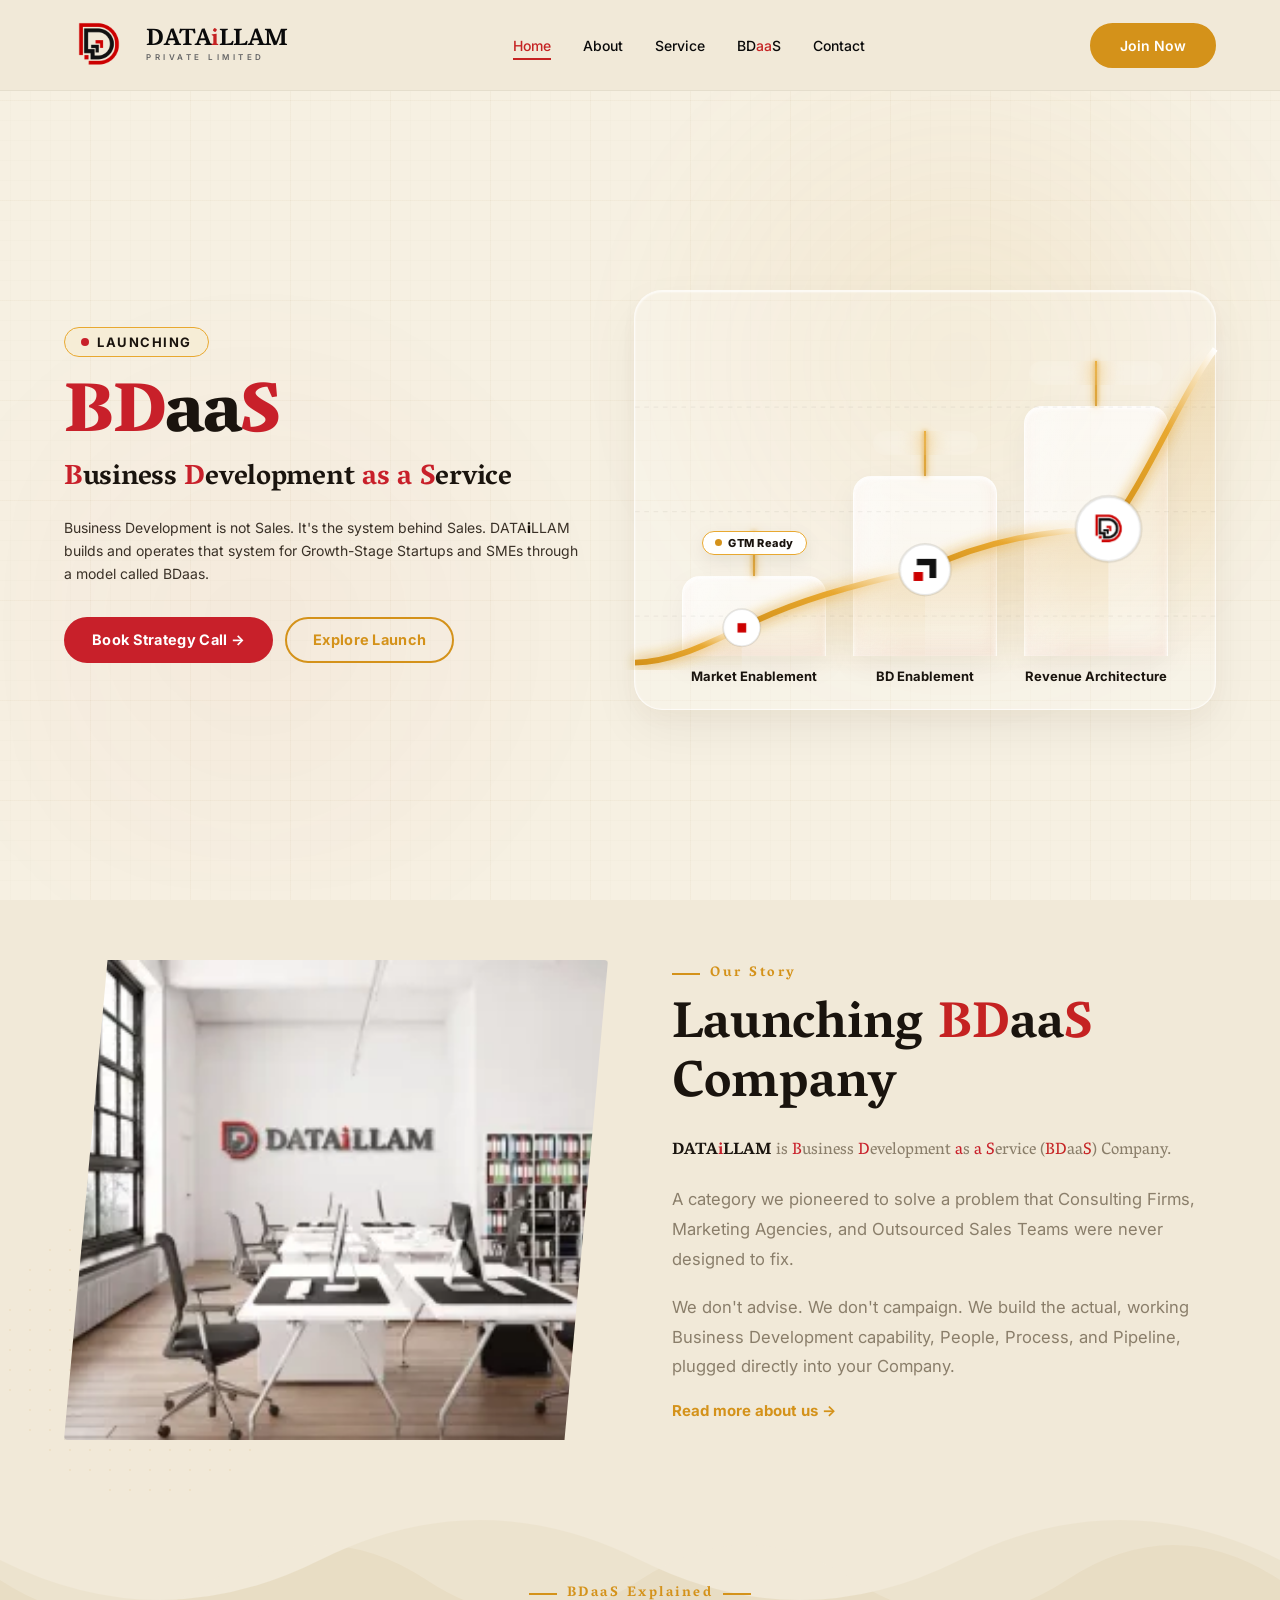
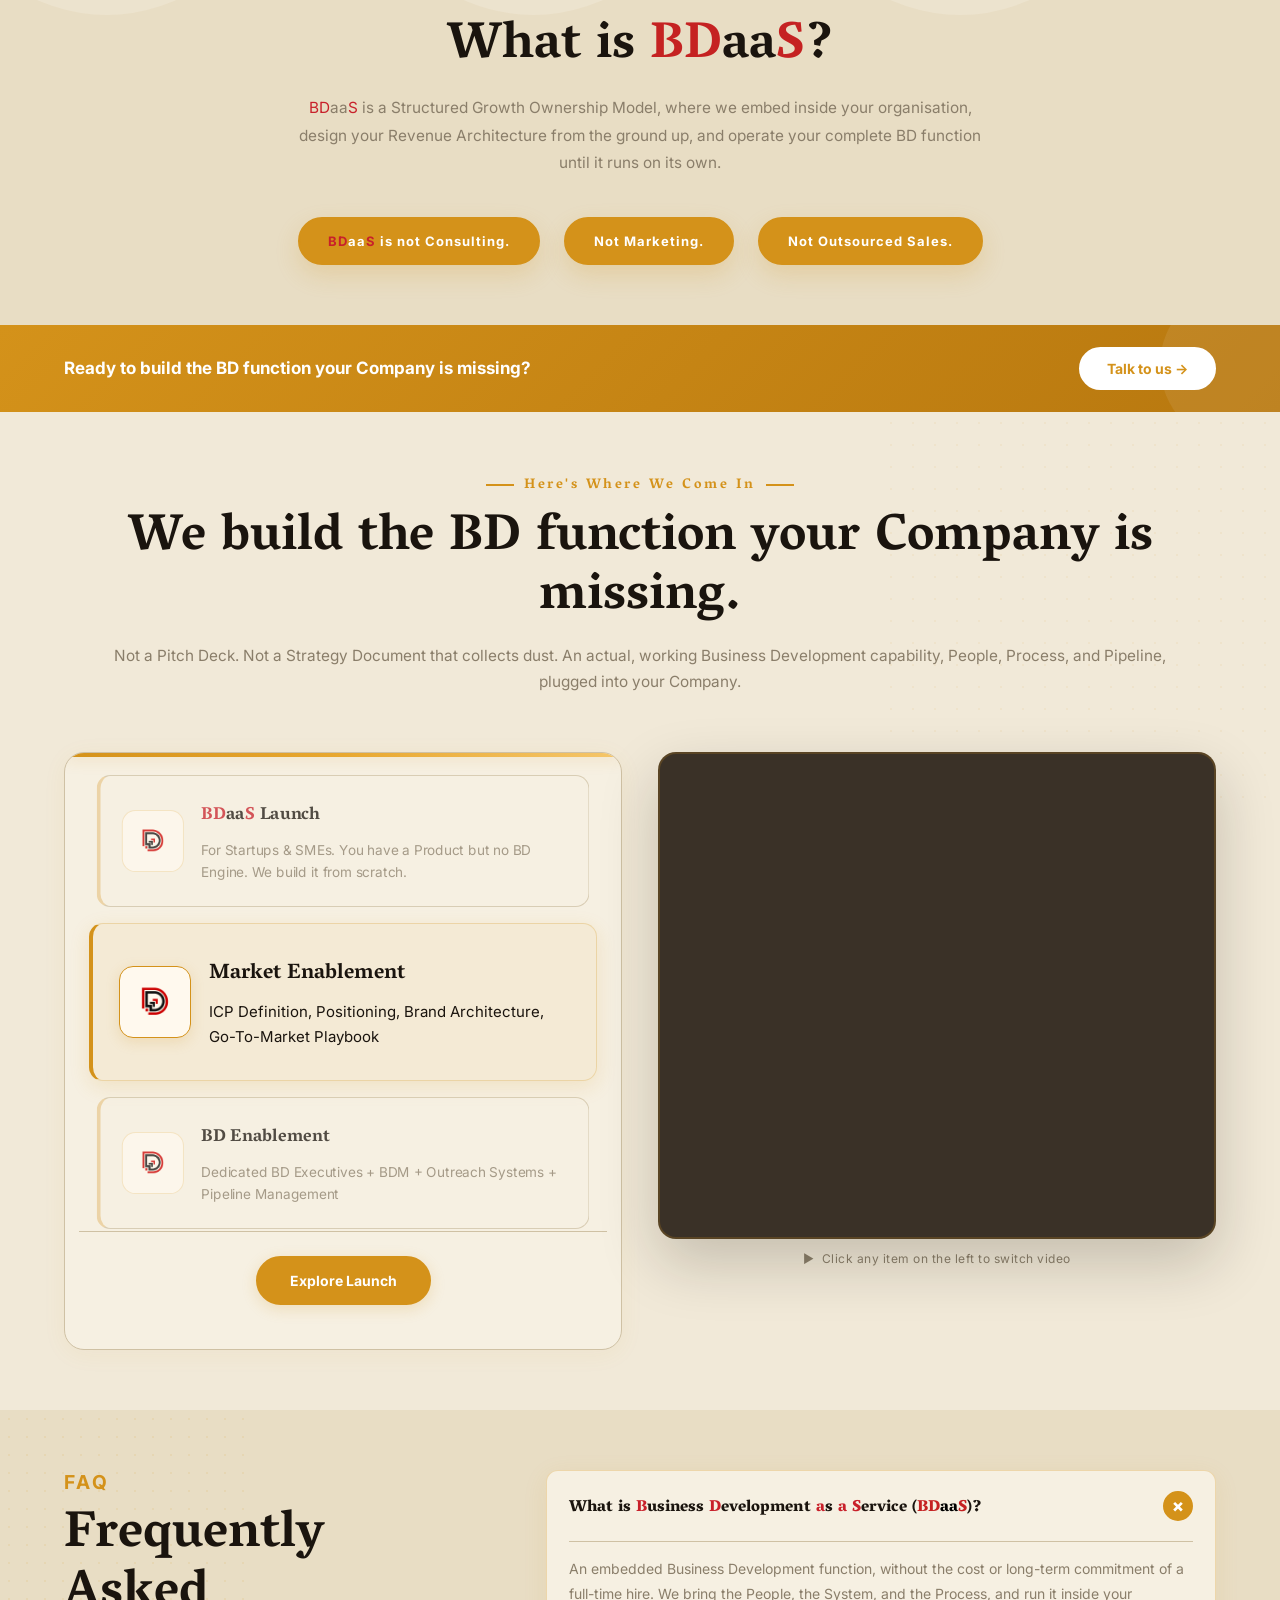
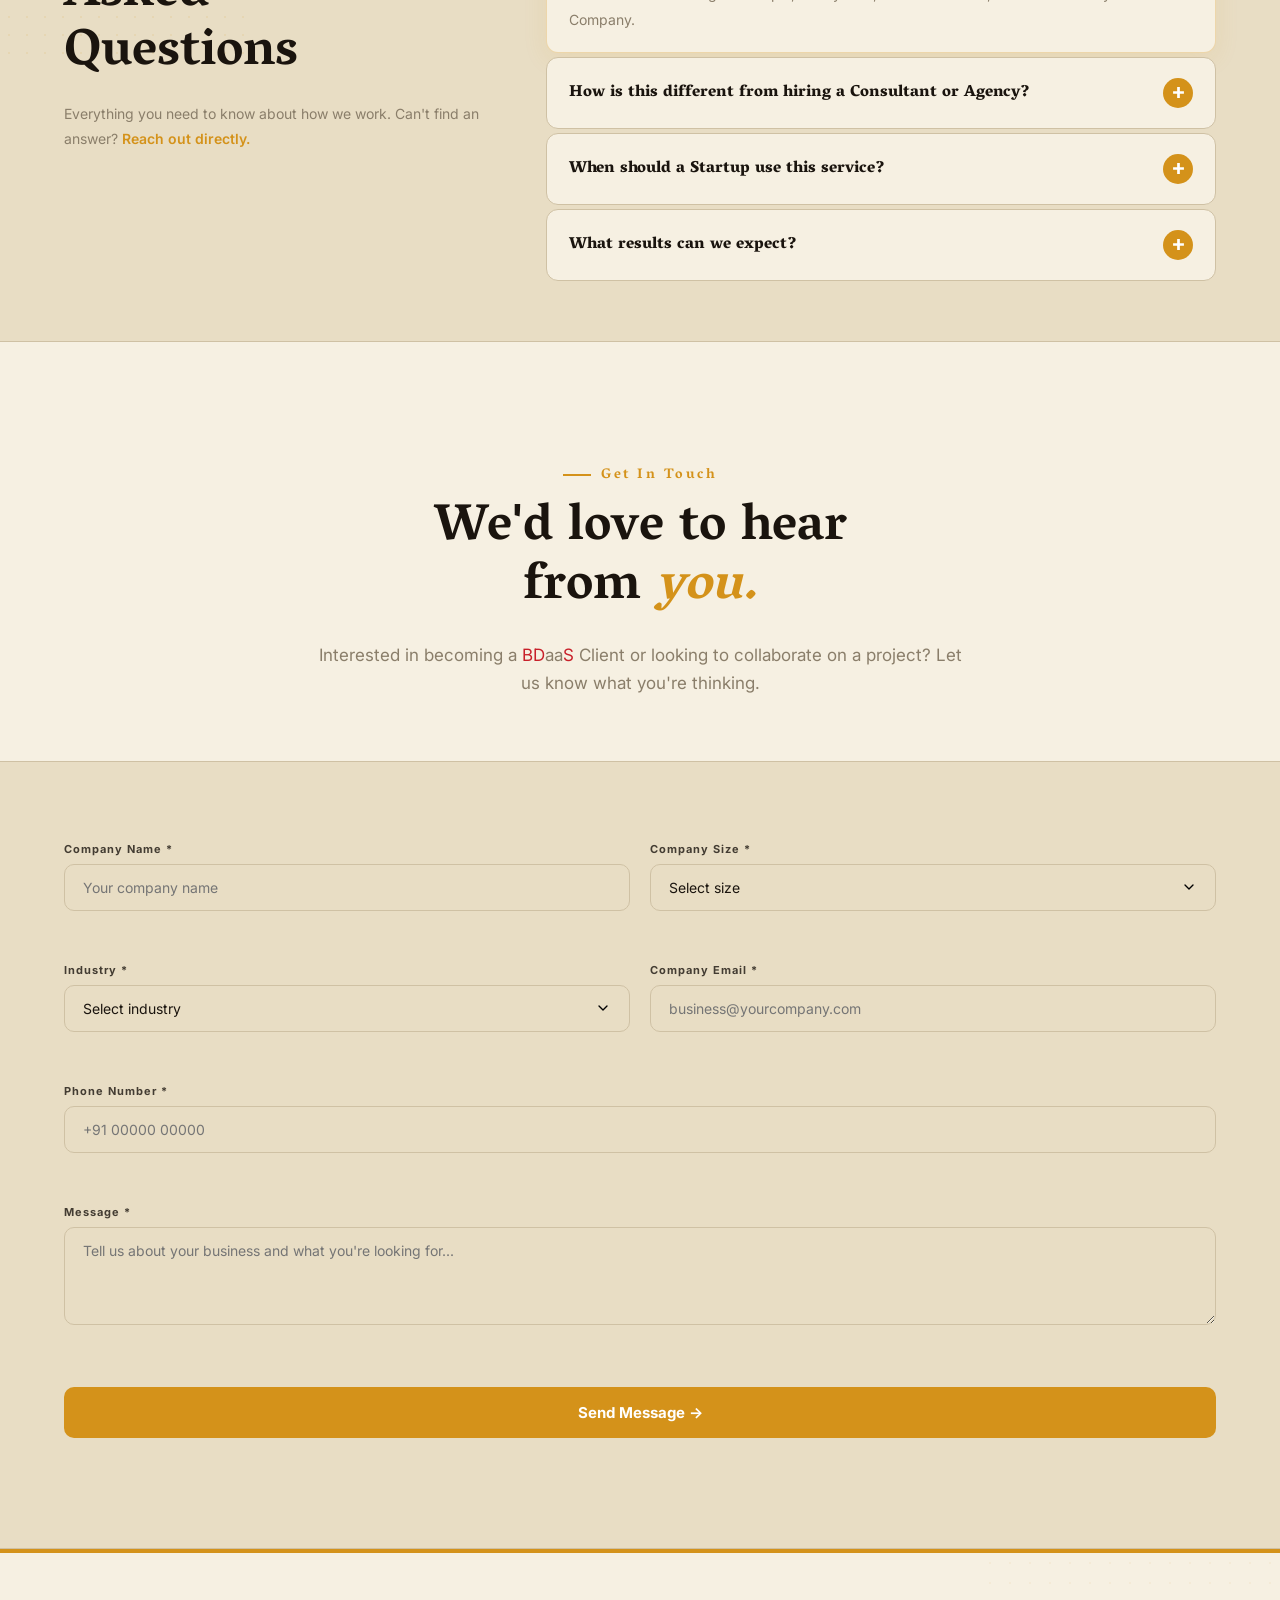
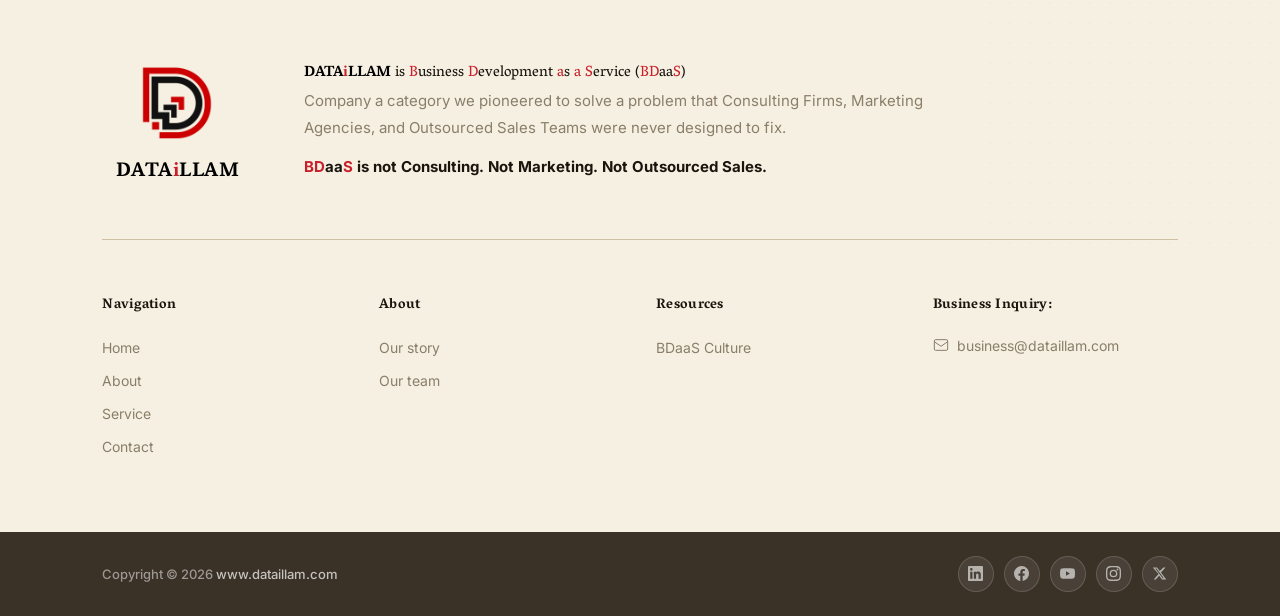
==== commit 572db62f: "Optimize mobile performance: responsive WebP LCP images, non-blocking CSS/fonts, zero-CLS dimensions" ====
--- a/index.html
+++ b/index.html
@@ -28,7 +28,8 @@
     <meta name="robots" content="index, follow">
     <link rel="preconnect" href="https://fonts.googleapis.com">
     <link rel="preconnect" href="https://fonts.gstatic.com" crossorigin>
-    <link rel="preload" href="img/wmremove-transformed (1).webp" as="image" fetchpriority="high">
+    <link rel="preload" href="img/wmremove-transformed_mobile.webp" as="image" media="(max-width: 768px)" fetchpriority="high">
+    <link rel="preload" href="img/wmremove-transformed (1).webp" as="image" media="(min-width: 769px)" fetchpriority="high">
     <link rel="preload"
         href="https://fonts.googleapis.com/css2?family=Vesper+Libre:wght@400;700;900&family=Inter:wght@300;400;500;600;700&display=swap"
         as="style" onload="this.onload=null;this.rel='stylesheet'">
@@ -40,7 +41,7 @@
     <link rel="stylesheet" href="css/home.css?v=1.9">
     <link rel="stylesheet" href="css/navbar.css">
     <link rel="stylesheet" href="css/footer.css">
-    <link rel="icon" href="img/Without BG Without Name.png" />
+    <link rel="icon" href="img/logo_optimized.webp" />
 </head>
 
 <body class="">
@@ -51,7 +52,7 @@
             <!-- Logo -->
             <a href="index.html" class="logo">
                 <div class="logo-img-wrapper">
-                    <img src="img/Without BG Without Name.png" alt="DATAiLLAM Symbol" class="logo-img">
+                    <img src="img/logo_optimized.webp" alt="DATAiLLAM Symbol" class="logo-img" width="40" height="40">
                 </div>
                 <div class="brand-group">
                     <span class="logo-text">DATA<span>i</span>LLAM</span>
@@ -312,7 +313,7 @@
                 <div class="story-img-main">
                     <picture>
                         <source media="(max-width: 768px)" srcset="img/Our_story_mobile.webp">
-                        <img src="img/Our story.webp" alt="DATAiLLAM Team at Work" loading="lazy">
+                        <img src="img/Our story.webp" alt="DATAiLLAM Team at Work" loading="lazy" width="600" height="400">
                     </picture>
                 </div>
             </div>
@@ -418,7 +419,7 @@
                     <div class="bdaas-items">
                         <div class="bdaas-item active" id="btn-launch" onclick="selectVideo('launch')">
                             <div class="bdaas-item-icon">
-                                <img src="img/Without BG Without Name (1).png" alt="Logo" loading="lazy">
+                                <img src="img/logo_optimized.webp" alt="Logo" loading="lazy" width="40" height="40">
                             </div>
                             <div class="bdaas-item-content">
                                 <strong><span style="color: var(--red   )">B</span><span
@@ -429,8 +430,8 @@
                             </div>
                         </div>
                         <div class="bdaas-item" id="btn-market" onclick="selectVideo('market')">
-                            <div class="bdaas-item-icon"><img src="img/Without BG Without Name (2).png" alt="Logo"
-                                    loading="lazy">
+                            <div class="bdaas-item-icon"><img src="img/logo_optimized.webp" alt="Logo"
+                                    loading="lazy" width="40" height="40">
                             </div>
                             <div class="bdaas-item-content">
                                 <strong>Market Enablement</strong>
@@ -438,8 +439,8 @@
                             </div>
                         </div>
                         <div class="bdaas-item" id="btn-bd" onclick="selectVideo('bd')">
-                            <div class="bdaas-item-icon"><img src="img/Without BG Without Name (1).png" alt="Logo"
-                                    loading="lazy">
+                            <div class="bdaas-item-icon"><img src="img/logo_optimized.webp" alt="Logo"
+                                    loading="lazy" width="40" height="40">
                             </div>
                             <div class="bdaas-item-content">
                                 <strong>BD Enablement</strong>
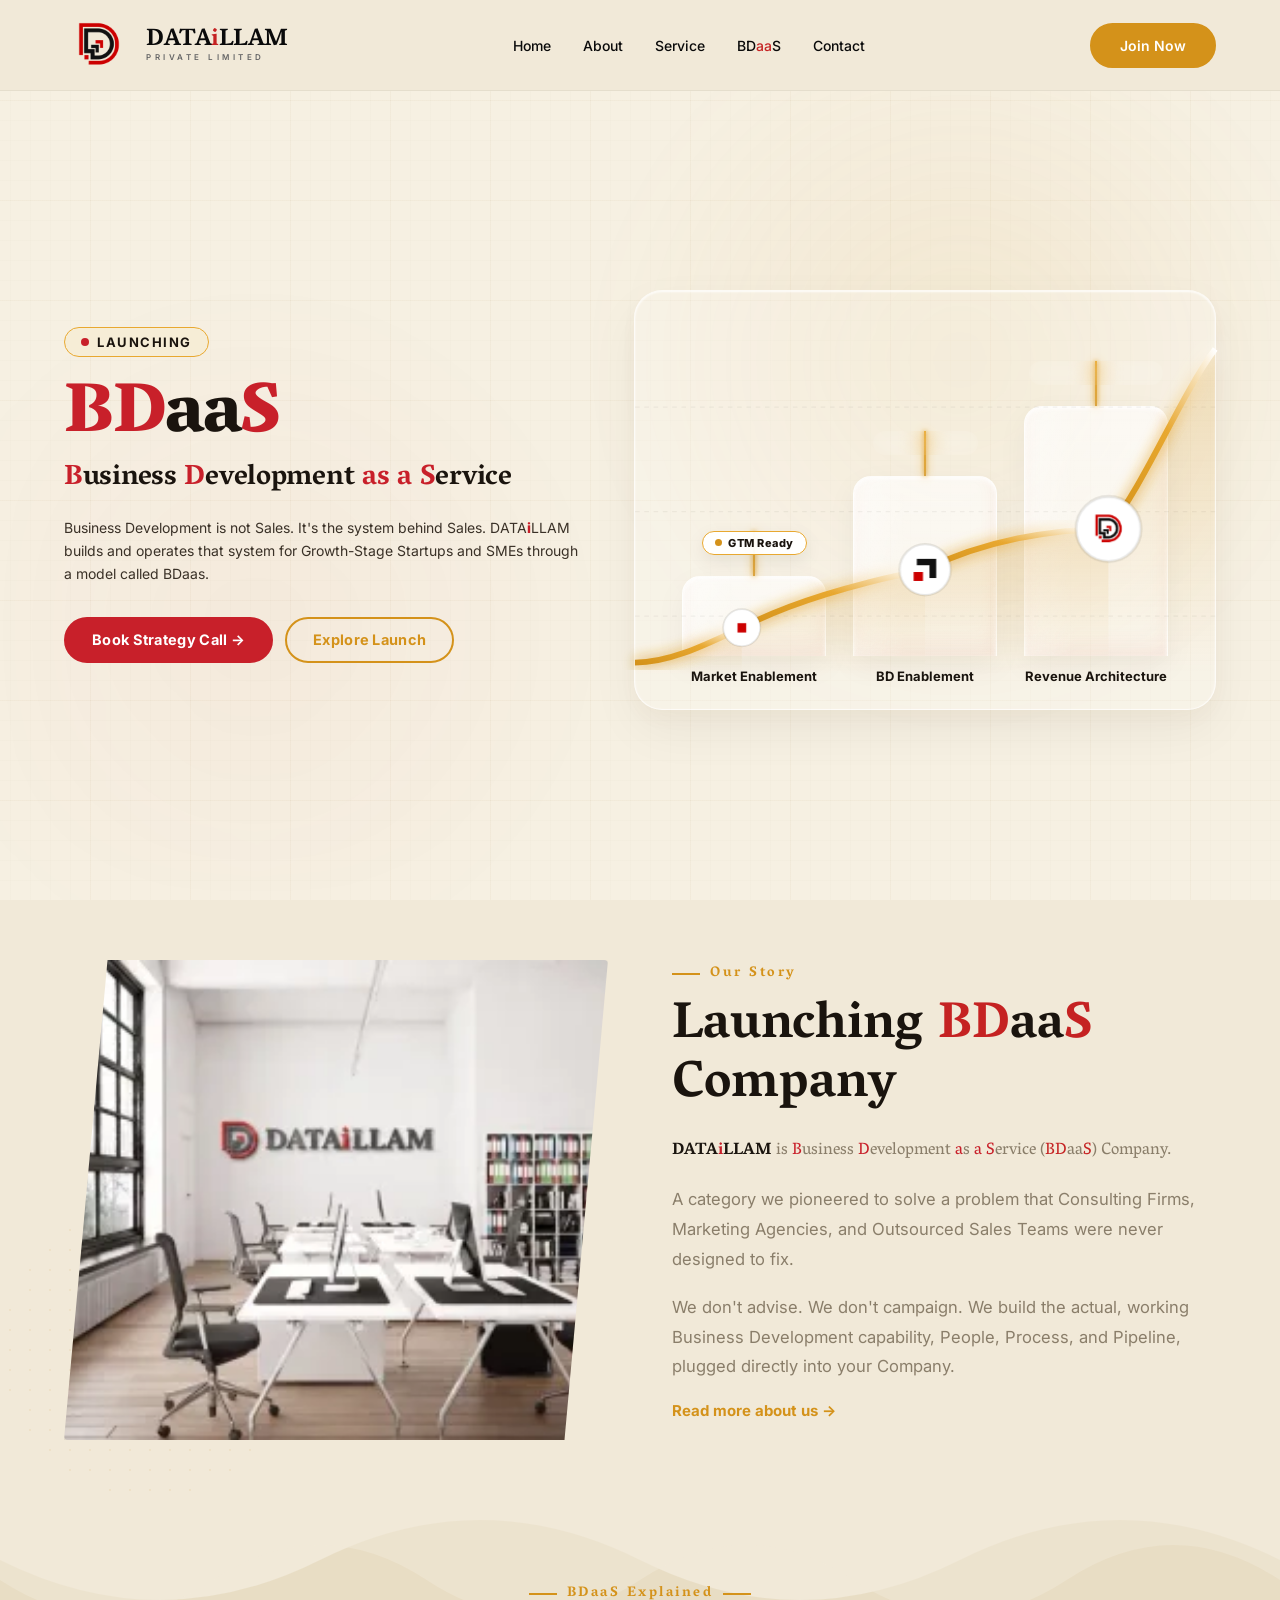
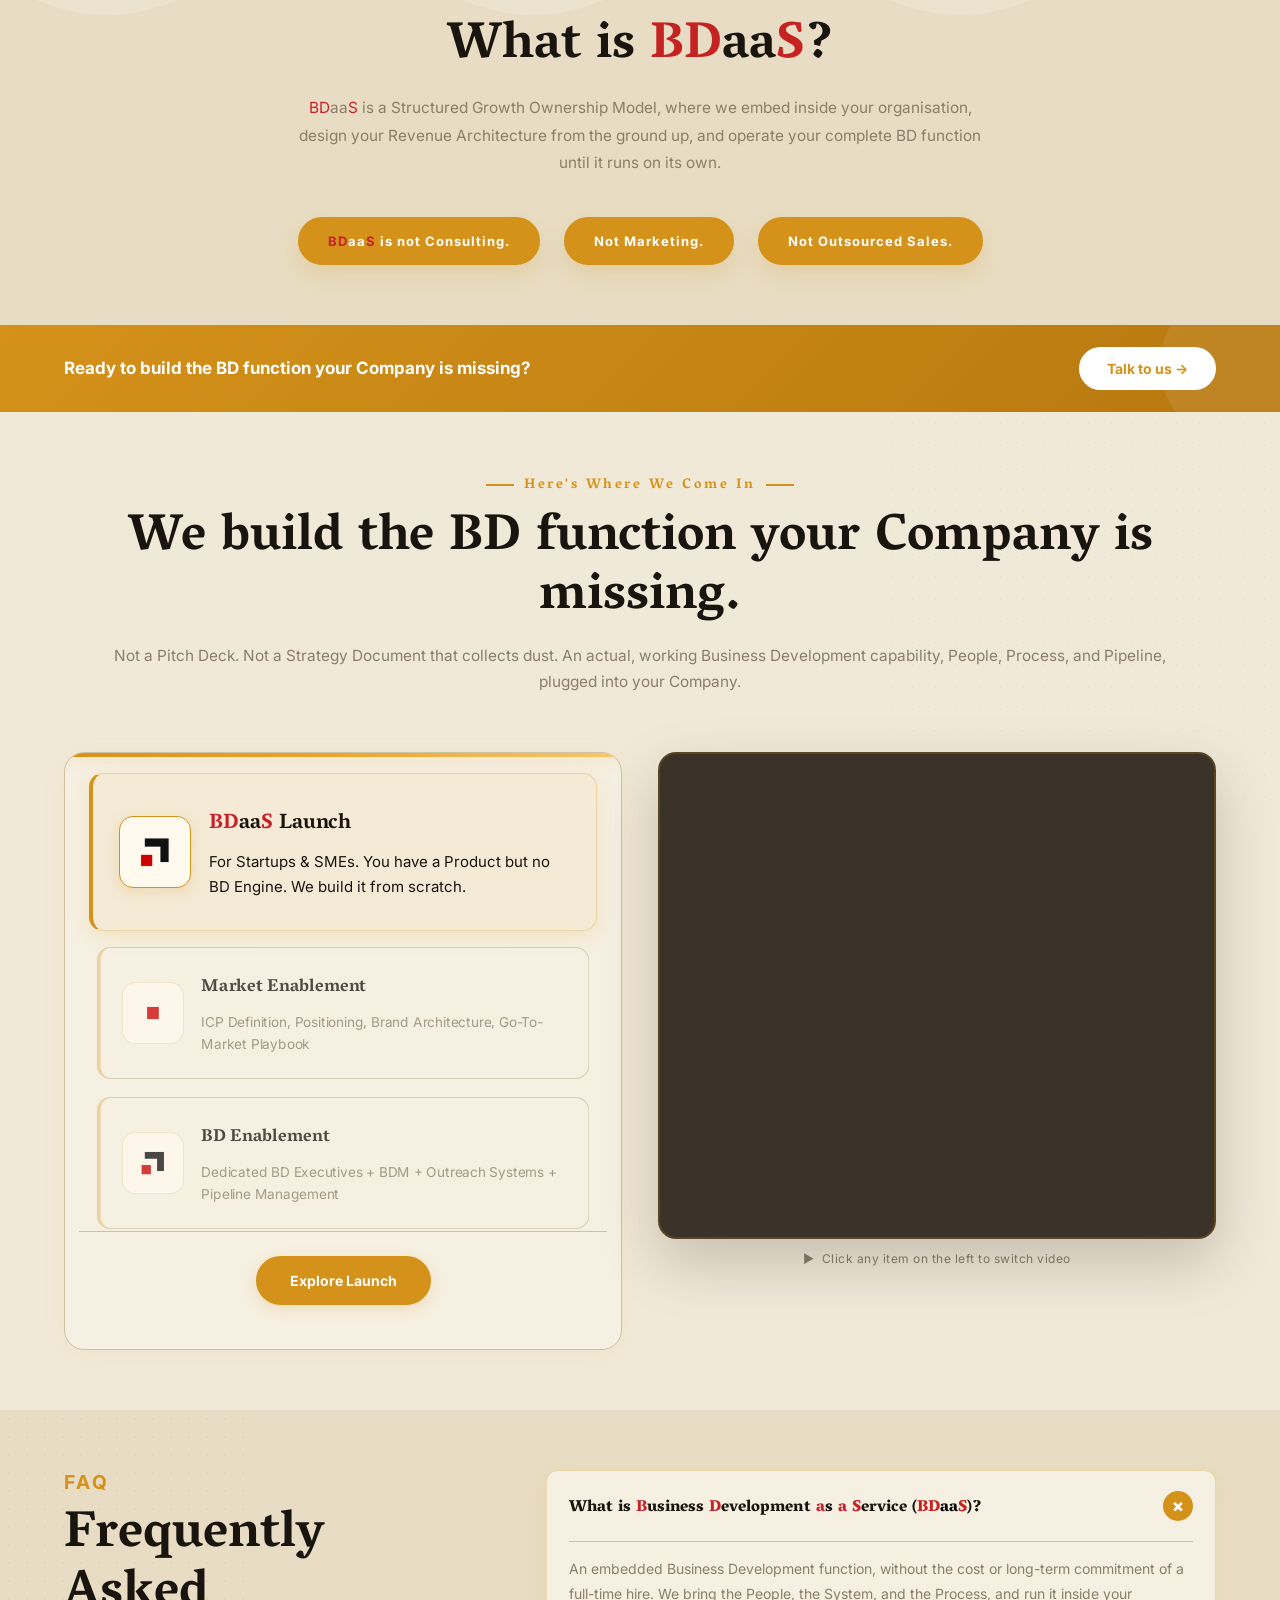
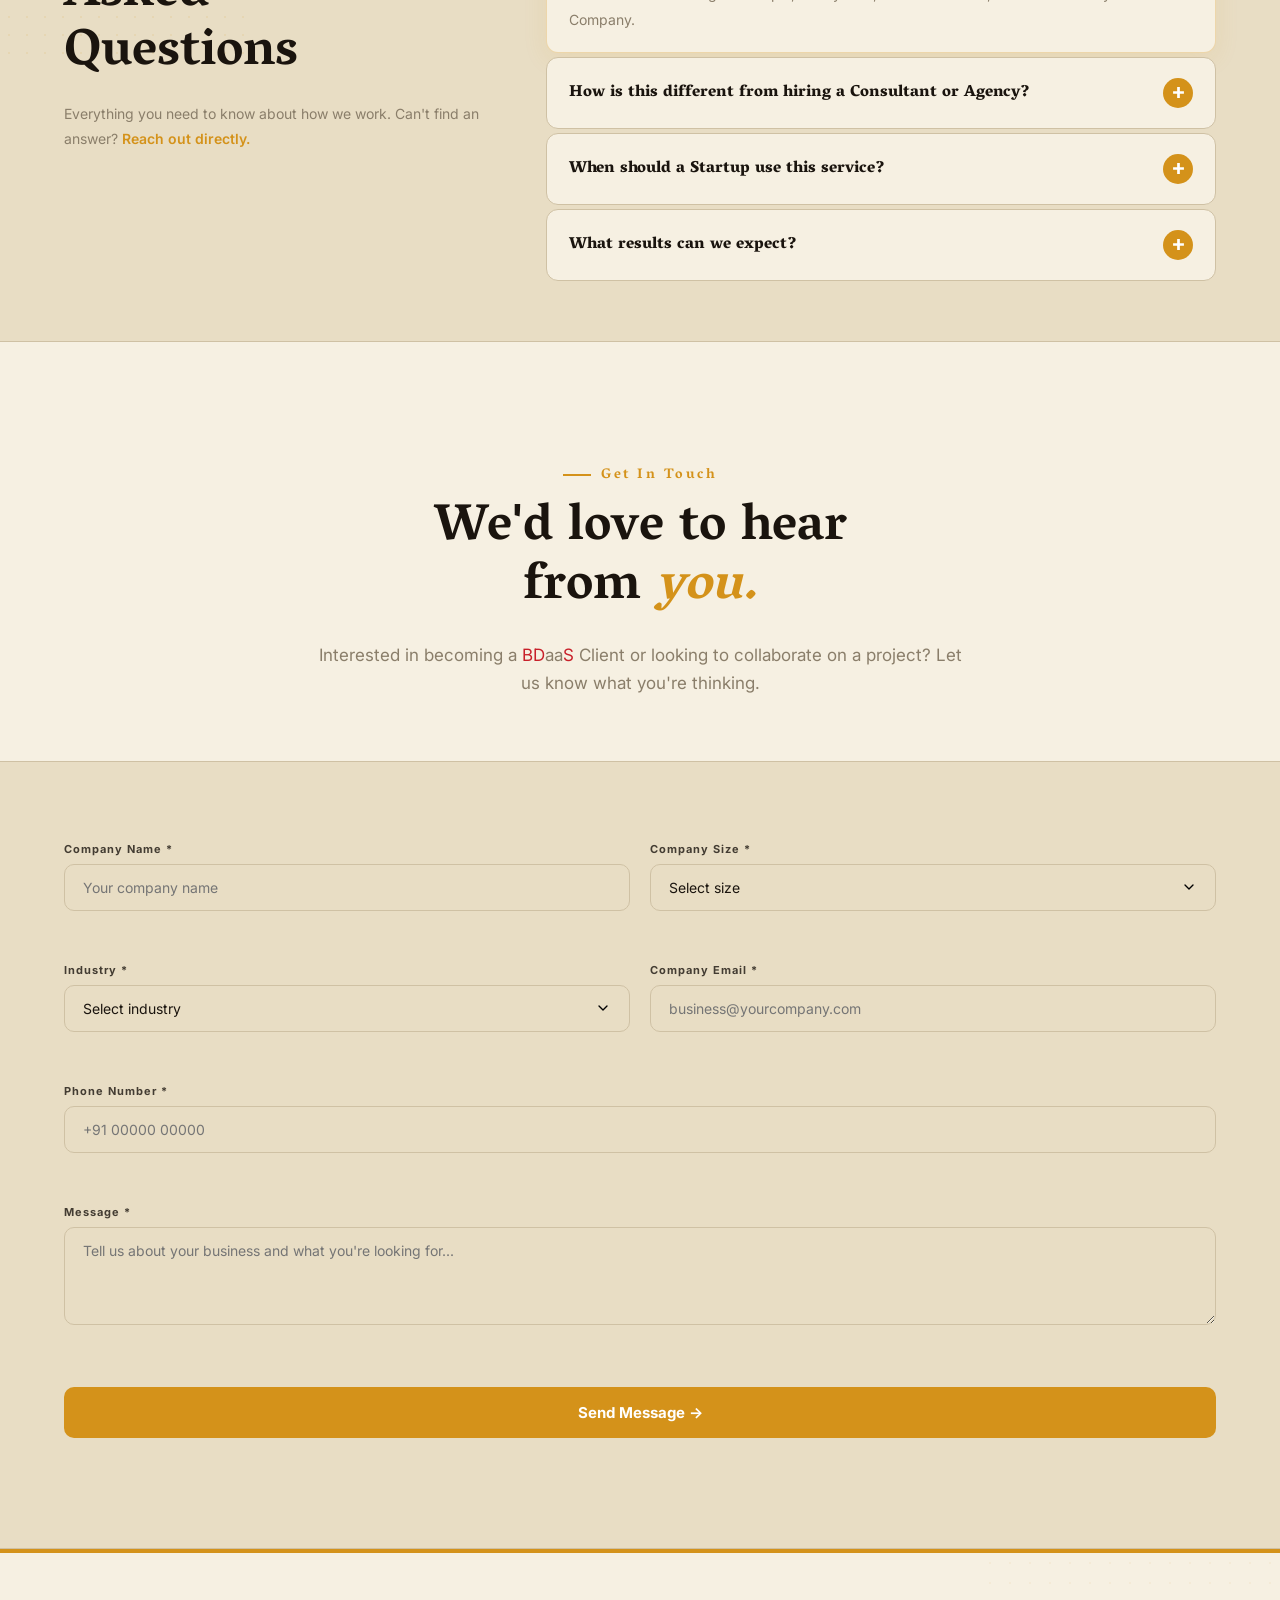
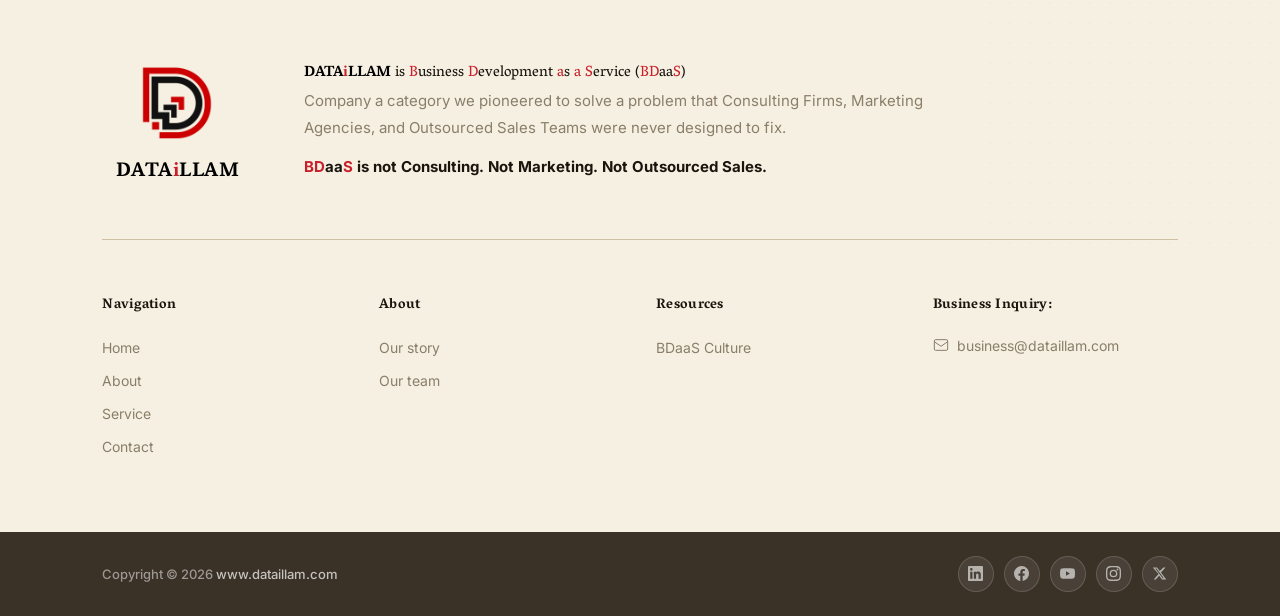
==== commit f7ad9931: "Refine About page hero section, floating card layout, YouTube links, and navbar active page indicato" ====
--- a/index.html
+++ b/index.html
@@ -28,8 +28,10 @@
     <meta name="robots" content="index, follow">
     <link rel="preconnect" href="https://fonts.googleapis.com">
     <link rel="preconnect" href="https://fonts.gstatic.com" crossorigin>
-    <link rel="preload" href="img/wmremove-transformed_mobile.webp" as="image" media="(max-width: 768px)" fetchpriority="high">
-    <link rel="preload" href="img/wmremove-transformed (1).webp" as="image" media="(min-width: 769px)" fetchpriority="high">
+    <link rel="preload" href="img/wmremove-transformed_mobile.webp" as="image" media="(max-width: 768px)"
+        fetchpriority="high">
+    <link rel="preload" href="img/wmremove-transformed (1).webp" as="image" media="(min-width: 769px)"
+        fetchpriority="high">
     <link rel="preload"
         href="https://fonts.googleapis.com/css2?family=Vesper+Libre:wght@400;700;900&family=Inter:wght@300;400;500;600;700&display=swap"
         as="style" onload="this.onload=null;this.rel='stylesheet'">
@@ -173,12 +175,13 @@
                             <!-- Shaded Area Under Graph -->
                             <path class="trajectory-area area-1" d="M 0,320 C 30,320 60,305 92,290 L 92,330 L 0,330 Z"
                                 fill="url(#areaGradient)" />
-                            <path class="trajectory-area area-2" d="M 92,290 C 140,265 200,250 250,240 L 250,330 L 92,330 Z"
+                            <path class="trajectory-area area-2"
+                                d="M 92,290 C 140,265 200,250 250,240 L 250,330 L 92,330 Z" fill="url(#areaGradient)" />
+                            <path class="trajectory-area area-3"
+                                d="M 250,240 C 300,215 360,205 408,205 L 408,330 L 250,330 Z"
                                 fill="url(#areaGradient)" />
-                            <path class="trajectory-area area-3"
-                                d="M 250,240 C 300,215 360,205 408,205 L 408,330 L 250,330 Z" fill="url(#areaGradient)" />
-                            <path class="trajectory-area area-4" d="M 408,205 C 440,165 470,90 500,50 L 500,330 L 408,330 Z"
-                                fill="url(#areaGradient)" />
+                            <path class="trajectory-area area-4"
+                                d="M 408,205 C 440,165 470,90 500,50 L 500,330 L 408,330 Z" fill="url(#areaGradient)" />
 
                             <!-- Main Trajectory SVG Path -->
                             <path class="trajectory-line line-1" d="M 0,320 C 30,320 60,305 92,290" fill="none"
@@ -194,14 +197,16 @@
                             <g class="milestone-node node-1" id="mNode1">
                                 <circle cx="92" cy="290" r="16" fill="#ffffff" stroke="rgba(26, 20, 14, 0.1)"
                                     stroke-width="1.5" />
-                                <image href="img/Without BG Without Name (2).png" x="80" y="278" width="24" height="24" />
+                                <image href="img/Without BG Without Name (2).png" x="80" y="278" width="24"
+                                    height="24" />
                             </g>
 
                             <!-- Milestone 2 Node (BD Enablement centered at x=250, y=240) -->
                             <g class="milestone-node node-2" id="mNode2">
                                 <circle cx="250" cy="240" r="22" fill="#ffffff" stroke="rgba(26, 20, 14, 0.1)"
                                     stroke-width="2" />
-                                <image href="img/Without BG Without Name (1).png" x="234" y="224" width="32" height="32" />
+                                <image href="img/Without BG Without Name (1).png" x="234" y="224" width="32"
+                                    height="32" />
                             </g>
 
                             <!-- Milestone 3 Node (Pipeline Management centered at x=408, y=205) -->
@@ -210,518 +215,526 @@
                                     stroke-width="2.5" />
                                 <image href="img/Without BG Without Name.png" x="388" y="185" width="40" height="40" />
                             </g>
+                        </svg>
+
+                        <!-- 3D Glass Towers Wrapper -->
+                        <div class="pillars-wrapper">
+                            <!-- Tower 1: Market Enablement -->
+                            <div class="pillar-group p-market" id="pillar1">
+                                <!-- Vertical Light Beam Connecting to Graph Curve -->
+                                <div class="light-beam"></div>
+
+                                <!-- Floating Metric Pill -->
+                                <div class="tower-metric-pill">
+                                    <span class="pill-dot amber"></span>
+                                    <span>GTM Ready</span>
+                                </div>
+
+                                <!-- 3D Glass Tower Column -->
+                                <div class="pillar-column glass-tower">
+                                    <div class="tower-glass-facet"></div>
+                                    <div class="energy-fill-meter"></div>
+                                    <div class="tower-top-pedestal"></div>
+                                </div>
+
+                                <!-- Label below -->
+                                <div class="pillar-label">Market Enablement</div>
+
+                                <!-- Popover Tooltip on Hover -->
+                                <div class="pillar-popover">
+                                    <div class="popover-title">Phase 1</div>
+                                    <div class="popover-body">Market entry, planned and executed for you.</div>
+                                </div>
+                            </div>
+
+                            <!-- Tower 2: BD Enablement -->
+                            <div class="pillar-group p-bd" id="pillar2">
+                                <!-- Vertical Light Beam Connecting to Graph Curve -->
+                                <div class="light-beam"></div>
+
+                                <!-- Floating Metric Pill -->
+                                <div class="tower-metric-pill">
+                                    <span class="pill-dot amber"></span>
+                                    <span>2 BD + BDM</span>
+                                </div>
+
+                                <!-- 3D Glass Tower Column -->
+                                <div class="pillar-column glass-tower">
+                                    <div class="tower-glass-facet"></div>
+                                    <div class="energy-fill-meter"></div>
+                                    <div class="tower-top-pedestal"></div>
+                                </div>
+
+                                <!-- Label below -->
+                                <div class="pillar-label">BD Enablement</div>
+
+                                <!-- Popover Tooltip on Hover -->
+                                <div class="pillar-popover">
+                                    <div class="popover-title">Phase 2</div>
+                                    <div class="popover-body">We find your potential customers and schedule meetings for
+                                        you.</div>
+                                </div>
+                            </div>
+
+                            <!-- Tower 3: Pipeline Management -->
+                            <div class="pillar-group p-pipe" id="pillar3">
+                                <!-- Vertical Light Beam Connecting to Graph Curve -->
+                                <div class="light-beam"></div>
+
+                                <!-- Floating Metric Pill -->
+                                <div class="tower-metric-pill">
+                                    <span class="pill-dot amber"></span>
+                                    <span>Revenue Funnel</span>
+                                </div>
+
+                                <!-- 3D Glass Tower Column -->
+                                <div class="pillar-column glass-tower">
+                                    <div class="tower-glass-facet"></div>
+                                    <div class="energy-fill-meter"></div>
+                                    <div class="tower-top-pedestal"></div>
+                                </div>
+
+                                <!-- Label below -->
+                                <div class="pillar-label">Revenue Architecture</div>
+
+                                <!-- Popover Tooltip on Hover -->
+                                <div class="pillar-popover">
+                                    <div class="popover-title">Phase 3</div>
+                                    <div class="popover-body">We optimize your funnel to increase conversions, growth,
+                                        and
+                                        revenue.</div>
+                                </div>
+                            </div>
+                        </div>
+                    </div>
+                </div>
+            </div>
+        </section>
+
+        <!-- ─── OUR STORY ─── -->
+        <section class="story-section" id="launching-bdaas">
+            <div class="story-bg-dots"></div>
+            <div class="story-grid">
+                <div class="story-img-area slide-l">
+                    <div class="story-img-main">
+                        <picture>
+                            <source media="(max-width: 768px)" srcset="img/Our_story_mobile.webp">
+                            <img src="img/Our story.webp" alt="DATAiLLAM Team at Work" loading="lazy" width="600"
+                                height="400">
+                        </picture>
+                    </div>
+                </div>
+                <div class="slide-r" style="transition-delay:0.1s">
+                    <div class="eyebrow">
+                        <div class="eline"></div><span class="etext">Our Story</span>
+                    </div>
+                    <h2 class="section-h2" style="margin-bottom:20px">Launching <span class="bdaas-text"
+                            style="font-family: var(--serif) !important;"><span>B</span><span>D</span>aa<span>S</span></span>
+                        Company
+                    </h2>
+                    <p class="story-content" style="font-family: var(--serif);"><span
+                            class="brand-word">DATA<span>i</span>LLAM</span> is <span class="bdaas-full-text"><span
+                                class="red">B</span>usiness <span class="red">D</span>evelopment <span
+                                class="red">a</span>s
+                            <span class="red">a</span> <span class="red">S</span>ervice</span> (<span class="bdaas-text"
+                            style="font-family: var(--serif) !important;"><span>B</span><span>D</span>aa<span>S</span></span>)
+                        Company.</p>
+                    <p class="story-content">A category we pioneered to solve a problem that Consulting Firms, Marketing
+                        Agencies,
+                        and Outsourced Sales Teams were never designed to fix.</p>
+                    <p class="story-content">We don't advise. We don't campaign. We build the actual, working Business
+                        Development capability, People, Process, and Pipeline, plugged directly into your Company.</p>
+                    <a href="About/" class="link-gold">Read more about us &rarr;</a>
+                </div>
+            </div>
+        </section>
+
+        <!-- ─── WHAT IS BDAAS ─── -->
+        <section class="what-section">
+            <div class="what-wave">
+                <div class="wave-layer track-1">
+                    <svg viewBox="0 0 1440 160" xmlns="http://www.w3.org/2000/svg" preserveAspectRatio="none">
+                        <path fill="var(--paper)" d="M 0,60 Q 180,140 360,60 T 720,60 T 1080,60 T 1440,60 V 0 H 0 Z" />
                     </svg>
-
-                    <!-- 3D Glass Towers Wrapper -->
-                    <div class="pillars-wrapper">
-                        <!-- Tower 1: Market Enablement -->
-                        <div class="pillar-group p-market" id="pillar1">
-                            <!-- Vertical Light Beam Connecting to Graph Curve -->
-                            <div class="light-beam"></div>
-
-                            <!-- Floating Metric Pill -->
-                            <div class="tower-metric-pill">
-                                <span class="pill-dot amber"></span>
-                                <span>GTM Ready</span>
-                            </div>
-
-                            <!-- 3D Glass Tower Column -->
-                            <div class="pillar-column glass-tower">
-                                <div class="tower-glass-facet"></div>
-                                <div class="energy-fill-meter"></div>
-                                <div class="tower-top-pedestal"></div>
-                            </div>
-
-                            <!-- Label below -->
-                            <div class="pillar-label">Market Enablement</div>
-
-                            <!-- Popover Tooltip on Hover -->
-                            <div class="pillar-popover">
-                                <div class="popover-title">Phase 1</div>
-                                <div class="popover-body">Market entry, planned and executed for you.</div>
-                            </div>
-                        </div>
-
-                        <!-- Tower 2: BD Enablement -->
-                        <div class="pillar-group p-bd" id="pillar2">
-                            <!-- Vertical Light Beam Connecting to Graph Curve -->
-                            <div class="light-beam"></div>
-
-                            <!-- Floating Metric Pill -->
-                            <div class="tower-metric-pill">
-                                <span class="pill-dot amber"></span>
-                                <span>2 BD + BDM</span>
-                            </div>
-
-                            <!-- 3D Glass Tower Column -->
-                            <div class="pillar-column glass-tower">
-                                <div class="tower-glass-facet"></div>
-                                <div class="energy-fill-meter"></div>
-                                <div class="tower-top-pedestal"></div>
-                            </div>
-
-                            <!-- Label below -->
-                            <div class="pillar-label">BD Enablement</div>
-
-                            <!-- Popover Tooltip on Hover -->
-                            <div class="pillar-popover">
-                                <div class="popover-title">Phase 2</div>
-                                <div class="popover-body">We find your potential customers and schedule meetings for
-                                    you.</div>
-                            </div>
-                        </div>
-
-                        <!-- Tower 3: Pipeline Management -->
-                        <div class="pillar-group p-pipe" id="pillar3">
-                            <!-- Vertical Light Beam Connecting to Graph Curve -->
-                            <div class="light-beam"></div>
-
-                            <!-- Floating Metric Pill -->
-                            <div class="tower-metric-pill">
-                                <span class="pill-dot amber"></span>
-                                <span>Revenue Funnel</span>
-                            </div>
-
-                            <!-- 3D Glass Tower Column -->
-                            <div class="pillar-column glass-tower">
-                                <div class="tower-glass-facet"></div>
-                                <div class="energy-fill-meter"></div>
-                                <div class="tower-top-pedestal"></div>
-                            </div>
-
-                            <!-- Label below -->
-                            <div class="pillar-label">Revenue Architecture</div>
-
-                            <!-- Popover Tooltip on Hover -->
-                            <div class="pillar-popover">
-                                <div class="popover-title">Phase 3</div>
-                                <div class="popover-body">We optimize your funnel to increase conversions, growth, and
-                                    revenue.</div>
-                            </div>
-                        </div>
-                    </div>
-                </div>
-            </div>
+                    <svg viewBox="0 0 1440 160" xmlns="http://www.w3.org/2000/svg" preserveAspectRatio="none">
+                        <path fill="var(--paper)" d="M 0,60 Q 180,140 360,60 T 720,60 T 1080,60 T 1440,60 V 0 H 0 Z" />
+                    </svg>
+                </div>
+                <div class="wave-layer track-2">
+                    <svg viewBox="0 0 1440 160" xmlns="http://www.w3.org/2000/svg" preserveAspectRatio="none">
+                        <path fill="var(--paper)"
+                            d="M 0,80 Q 120,150 240,80 T 480,80 T 720,80 T 960,80 T 1200,80 T 1440,80 V 0 H 0 Z" />
+                    </svg>
+                    <svg viewBox="0 0 1440 160" xmlns="http://www.w3.org/2000/svg" preserveAspectRatio="none">
+                        <path fill="var(--paper)"
+                            d="M 0,80 Q 120,150 240,80 T 480,80 T 720,80 T 960,80 T 1200,80 T 1440,80 V 0 H 0 Z" />
+                    </svg>
+                </div>
+            </div>
+            <div class="what-inner fade-up" style="padding-top:20px">
+                <div class="eyebrow" style="justify-content:center">
+                    <div class="eline"></div><span class="etext"><span class="bdaas-text"
+                            style="font-family: var(--serif) !important;"><span
+                                style=" color: var(--amber)">B</span><span style=" color: var(--amber)">D</span>aa<span
+                                style="color:var(--amber)">S</span></span>
+                        Explained</span>
+                    <div class="eline"></div>
+                </div>
+                <h2 class="section-h2" style="margin-bottom:16px">What is <span class="bdaas-text"
+                        style="font-family: var(--serif) !important;"><span>B</span><span>D</span>aa<span>S</span></span>?
+                </h2>
+                <p class="what-desc"><span style=" color: var(--red)">B</span><span
+                        style=" color: var(--red)">D</span>aa<span style="color:var(--red)">S</span></span> is a
+                    Structured Growth Ownership Model, where we embed inside your
+                    organisation, design your Revenue Architecture from the ground up, and operate your complete BD
+                    function until it runs on its own.</p>
+                <div class="tagline-bar">
+                    <a href="Bdaas/" class="floating-gold-btn">
+                        <span><span class="bdaas-text-custom"><span class="bds">BD</span><span class="aa">aa</span><span
+                                    class="bds">S</span></span> is not Consulting.</span>
+                    </a>
+                    <a href="Bdaas/" class="floating-gold-btn">
+                        <span>Not Marketing.</span>
+                    </a>
+                    <a href="Bdaas/" class="floating-gold-btn">
+                        <span>Not Outsourced Sales.</span>
+                    </a>
+                </div>
+            </div>
+        </section>
+
+        <!-- ─── CTA STRIP ─── -->
+        <div class="cta-strip fade-up">
+            <p>Ready to build the BD function your Company is missing?</p>
+            <a href="Contact/" class="btn-white">Talk to us &rarr;</a>
         </div>
-    </section>
-
-    <!-- ─── OUR STORY ─── -->
-    <section class="story-section" id="launching-bdaas">
-        <div class="story-bg-dots"></div>
-        <div class="story-grid">
-            <div class="story-img-area slide-l">
-                <div class="story-img-main">
-                    <picture>
-                        <source media="(max-width: 768px)" srcset="img/Our_story_mobile.webp">
-                        <img src="img/Our story.webp" alt="DATAiLLAM Team at Work" loading="lazy" width="600" height="400">
-                    </picture>
-                </div>
-            </div>
-            <div class="slide-r" style="transition-delay:0.1s">
-                <div class="eyebrow">
-                    <div class="eline"></div><span class="etext">Our Story</span>
-                </div>
-                <h2 class="section-h2" style="margin-bottom:20px">Launching <span class="bdaas-text"
-                        style="font-family: var(--serif) !important;"><span>B</span><span>D</span>aa<span>S</span></span>
-                    Company
-                </h2>
-                <p class="story-content" style="font-family: var(--serif);"><span
-                        class="brand-word">DATA<span>i</span>LLAM</span> is <span class="bdaas-full-text"><span
-                            class="red">B</span>usiness <span class="red">D</span>evelopment <span class="red">a</span>s
-                        <span class="red">a</span> <span class="red">S</span>ervice</span> (<span class="bdaas-text"
-                        style="font-family: var(--serif) !important;"><span>B</span><span>D</span>aa<span>S</span></span>)
-                    Company.</p>
-                <p class="story-content">A category we pioneered to solve a problem that Consulting Firms, Marketing
-                    Agencies,
-                    and Outsourced Sales Teams were never designed to fix.</p>
-                <p class="story-content">We don't advise. We don't campaign. We build the actual, working Business
-                    Development capability, People, Process, and Pipeline, plugged directly into your Company.</p>
-                <a href="About/" class="link-gold">Read more about us &rarr;</a>
-            </div>
-        </div>
-    </section>
-
-    <!-- ─── WHAT IS BDAAS ─── -->
-    <section class="what-section">
-        <div class="what-wave">
-            <div class="wave-layer track-1">
-                <svg viewBox="0 0 1440 160" xmlns="http://www.w3.org/2000/svg" preserveAspectRatio="none">
-                    <path fill="var(--paper)" d="M 0,60 Q 180,140 360,60 T 720,60 T 1080,60 T 1440,60 V 0 H 0 Z" />
-                </svg>
-                <svg viewBox="0 0 1440 160" xmlns="http://www.w3.org/2000/svg" preserveAspectRatio="none">
-                    <path fill="var(--paper)" d="M 0,60 Q 180,140 360,60 T 720,60 T 1080,60 T 1440,60 V 0 H 0 Z" />
-                </svg>
-            </div>
-            <div class="wave-layer track-2">
-                <svg viewBox="0 0 1440 160" xmlns="http://www.w3.org/2000/svg" preserveAspectRatio="none">
-                    <path fill="var(--paper)"
-                        d="M 0,80 Q 120,150 240,80 T 480,80 T 720,80 T 960,80 T 1200,80 T 1440,80 V 0 H 0 Z" />
-                </svg>
-                <svg viewBox="0 0 1440 160" xmlns="http://www.w3.org/2000/svg" preserveAspectRatio="none">
-                    <path fill="var(--paper)"
-                        d="M 0,80 Q 120,150 240,80 T 480,80 T 720,80 T 960,80 T 1200,80 T 1440,80 V 0 H 0 Z" />
-                </svg>
-            </div>
-        </div>
-        <div class="what-inner fade-up" style="padding-top:20px">
-            <div class="eyebrow" style="justify-content:center">
-                <div class="eline"></div><span class="etext"><span class="bdaas-text"
-                        style="font-family: var(--serif) !important;"><span style=" color: var(--amber)">B</span><span
-                            style=" color: var(--amber)">D</span>aa<span style="color:var(--amber)">S</span></span>
-                    Explained</span>
-                <div class="eline"></div>
-            </div>
-            <h2 class="section-h2" style="margin-bottom:16px">What is <span class="bdaas-text"
-                    style="font-family: var(--serif) !important;"><span>B</span><span>D</span>aa<span>S</span></span>?
-            </h2>
-            <p class="what-desc"><span style=" color: var(--red)">B</span><span
-                    style=" color: var(--red)">D</span>aa<span style="color:var(--red)">S</span></span> is a
-                Structured Growth Ownership Model, where we embed inside your
-                organisation, design your Revenue Architecture from the ground up, and operate your complete BD
-                function until it runs on its own.</p>
-            <div class="tagline-bar">
-                <a href="Bdaas/" class="floating-gold-btn">
-                    <span><span class="bdaas-text-custom"><span class="bds">BD</span><span class="aa">aa</span><span
-                                class="bds">S</span></span> is not Consulting.</span>
-                </a>
-                <a href="Bdaas/" class="floating-gold-btn">
-                    <span>Not Marketing.</span>
-                </a>
-                <a href="Bdaas/" class="floating-gold-btn">
-                    <span>Not Outsourced Sales.</span>
-                </a>
-            </div>
-        </div>
-    </section>
-
-    <!-- ─── CTA STRIP ─── -->
-    <div class="cta-strip fade-up">
-        <p>Ready to build the BD function your Company is missing?</p>
-        <a href="Contact/" class="btn-white">Talk to us &rarr;</a>
-    </div>
-
-    <!-- ─── VALUE SECTION ─── -->
-    <section class="value-section">
-        <div class="value-bg-dots"></div>
-        <div class="value-head fade-up">
-            <div class="eyebrow" style="justify-content:center">
-                <div class="eline"></div><span class="etext">Here's Where We Come In</span>
-                <div class="eline"></div>
-            </div>
-            <h2 class="section-h2">We build the BD function your Company is missing.</h2>
-            <p class="value-sub">Not a Pitch Deck. Not a Strategy Document that collects dust. An actual, working
-                Business Development capability, People, Process, and Pipeline, plugged into your Company.</p>
-        </div>
-        <div class="value-split">
-            <div class="bdaas-card scale-up">
-                <div class="bdaas-card-top-bar"></div>
-                <div class="bdaas-card-inner">
-                    <div class="bdaas-items">
-                        <div class="bdaas-item active" id="btn-launch" onclick="selectVideo('launch')">
-                            <div class="bdaas-item-icon">
-                                <img src="img/logo_optimized.webp" alt="Logo" loading="lazy" width="40" height="40">
-                            </div>
-                            <div class="bdaas-item-content">
-                                <strong><span style="color: var(--red   )">B</span><span
-                                        style="color: var(--red)">D</span>aa<span style="color: var(--red)">S</span>
-                                    Launch</strong>
-                                <p>For Startups &amp; SMEs. You have a Product but no BD Engine. We build it from
-                                    scratch.</p>
-                            </div>
-                        </div>
-                        <div class="bdaas-item" id="btn-market" onclick="selectVideo('market')">
-                            <div class="bdaas-item-icon"><img src="img/logo_optimized.webp" alt="Logo"
-                                    loading="lazy" width="40" height="40">
-                            </div>
-                            <div class="bdaas-item-content">
-                                <strong>Market Enablement</strong>
-                                <p>ICP Definition, Positioning, Brand Architecture, Go-To-Market Playbook</p>
-                            </div>
-                        </div>
-                        <div class="bdaas-item" id="btn-bd" onclick="selectVideo('bd')">
-                            <div class="bdaas-item-icon"><img src="img/logo_optimized.webp" alt="Logo"
-                                    loading="lazy" width="40" height="40">
-                            </div>
-                            <div class="bdaas-item-content">
-                                <strong>BD Enablement</strong>
-                                <p>Dedicated BD Executives + BDM + Outreach Systems + Pipeline Management</p>
-                            </div>
-                        </div>
-                    </div>
-                    <div class="bdaas-card-footer">
-                        <a href="Service/" class="btn-card-explore">Explore Launch </a>
-                    </div>
-                </div>
-            </div>
-            <div class="value-video-wrap scale-up" style="transition-delay:0.12s">
-                <div class="value-video-box" id="value-video-box" style="padding: 0;">
-                    <iframe src="https://www.youtube.com/embed/5_JCsAVSHn0?si=uqME-XuDlrsgWRqP"
-                        title="YouTube video player" frameborder="0"
-                        allow="accelerometer; autoplay; clipboard-write; encrypted-media; gyroscope; picture-in-picture; web-share"
-                        referrerpolicy="strict-origin-when-cross-origin" allowfullscreen
-                        style="width: 100%; height: 100%; border: none;" loading="lazy"></iframe>
-                </div>
-                <p
-                    style="text-align:center;font-size:12px;color:var(--mute);margin-top:12px;letter-spacing:0.5px;font-family:var(--sans)">
-                    &#9654;&nbsp; Click any item on the left to switch video
-                </p>
-            </div>
-        </div>
-    </section>
-
-    <!-- ─── FAQ ─── -->
-    <section class="faq-section" id="faq">
-        <div class="faq-accent-dots"></div>
-        <div class="faq-wrap">
-            <div class="faq-left slide-l">
-                <span class="section-label">FAQ</span>
-                <h2 class="faq-section-h2">Frequently<br>Asked<br>Questions</h2>
-                <p>Everything you need to know about how we work. Can't find an answer? <a href="#contact">Reach out
-                        directly.</a></p>
-            </div>
-            <div class="faq-list slide-r" style="transition-delay:0.1s">
-                <div class="faq-item open" onclick="toggleFaq(this)">
-                    <div class="faq-header">
-                        <span class="faq-q">What is <span class="bdaas-full-text"><span class="red">B</span>usiness
-                                <span class="red">D</span>evelopment <span class="red">a</span>s <span
-                                    class="red">a</span> <span class="red">S</span>ervice</span> (<span
-                                class="bdaas-text"><span style="font-family: var(--serif);">B</span><span
-                                    style="font-family: var(--serif);">D</span><span
-                                    style="font-family: var(--serif); color: black;">aa</span><span
-                                    style="font-family: var(--serif);">S</span></span>)?</span>
-                        <div class="faq-icon"><svg viewBox="0 0 12 12" fill="none">
-                                <path d="M6 1v10M1 6h10" />
-                            </svg></div>
-                    </div>
-                    <div class="faq-body open">
-                        <p class="faq-a">An embedded Business Development function, without the cost or long-term
-                            commitment of a full-time hire. We bring the People, the System, and the Process, and
-                            run it inside your Company.</p>
-                    </div>
-                </div>
-                <div class="faq-item" onclick="toggleFaq(this)">
-                    <div class="faq-header">
-                        <span class="faq-q">How is this different from hiring a Consultant or Agency?</span>
-                        <div class="faq-icon"><svg viewBox="0 0 12 12" fill="none">
-                                <path d="M6 1v10M1 6h10" />
-                            </svg></div>
-                    </div>
-                    <div class="faq-body">
-                        <p class="faq-a">Consultants give advice. Agencies run campaigns. We build the Function
-                            itself, Strategy, dedicated People, Outreach Systems, and Pipeline, then run it inside
-                            your Company until it's self-sustaining.</p>
-                    </div>
-                </div>
-                <div class="faq-item" onclick="toggleFaq(this)">
-                    <div class="faq-header">
-                        <span class="faq-q">When should a Startup use this service?</span>
-                        <div class="faq-icon"><svg viewBox="0 0 12 12" fill="none">
-                                <path d="M6 1v10M1 6h10" />
-                            </svg></div>
-                    </div>
-                    <div class="faq-body">
-                        <p class="faq-a">When you have a Product that works, early Clients who love you, and no
-                            reliable System for finding the next one. If Growth depends on the Founder making calls,
-                            it's time.</p>
-                    </div>
-                </div>
-                <div class="faq-item" onclick="toggleFaq(this)">
-                    <div class="faq-header">
-                        <span class="faq-q">What results can we expect?</span>
-                        <div class="faq-icon"><svg viewBox="0 0 12 12" fill="none">
-                                <path d="M6 1v10M1 6h10" />
-                            </svg></div>
-                    </div>
-                    <div class="faq-body">
-                        <p class="faq-a">A defined ICP, Structured Pipeline, Outbound System in motion, and a BD
-                            Function that runs without you in every meeting. Predictable, not accidental.</p>
-                    </div>
-                </div>
-            </div>
-        </div>
-    </section>
-
-    <!-- ─── CONTACT SECTION ─── -->
-    <section class="contact-section" id="contact">
-        <div class="contact-grid container">
-            <div class="contact-info fade-up">
-                <div class="eyebrow">
-                    <div class="eline"></div><span class="etext">Get In Touch</span>
-                </div>
-                <h2 class="section-h2">We'd love to hear<br>from <em>you.</em></h2>
-                <p>Interested in becoming a <span><span style="color: var(--red);">B</span><span
-                            style="color: var(--red);">D</span>aa<span style="color: var(--red);">S</span></span>
-                    Client or looking to collaborate on a project? Let us know what you're thinking.</p>
-            </div>
-            <div class="contact-form scale-up">
-                <form id="contactForm" novalidate aria-label="Contact form" autocomplete="off">
-                    <div class="form-row">
-                        <div class="form-group field-wrap">
-                            <label>Company Name *</label>
-                            <input type="text" class="form-input" id="fcompany" name="company_name"
-                                placeholder="Your company name" required>
+
+        <!-- ─── VALUE SECTION ─── -->
+        <section class="value-section">
+            <div class="value-bg-dots"></div>
+            <div class="value-head fade-up">
+                <div class="eyebrow" style="justify-content:center">
+                    <div class="eline"></div><span class="etext">Here's Where We Come In</span>
+                    <div class="eline"></div>
+                </div>
+                <h2 class="section-h2">We build the BD function your Company is missing.</h2>
+                <p class="value-sub">Not a Pitch Deck. Not a Strategy Document that collects dust. An actual, working
+                    Business Development capability, People, Process, and Pipeline, plugged into your Company.</p>
+            </div>
+            <div class="value-split">
+                <div class="bdaas-card scale-up">
+                    <div class="bdaas-card-top-bar"></div>
+                    <div class="bdaas-card-inner">
+                        <div class="bdaas-items">
+                            <div class="bdaas-item active" id="btn-launch" onclick="selectVideo('launch')">
+                                <div class="bdaas-item-icon">
+                                    <img src="img/Without BG Without Name (1).png" alt="Logo" loading="lazy" width="40"
+                                        height="40">
+                                </div>
+                                <div class="bdaas-item-content">
+                                    <strong><span style="color: var(--red   )">B</span><span
+                                            style="color: var(--red)">D</span>aa<span style="color: var(--red)">S</span>
+                                        Launch</strong>
+                                    <p>For Startups &amp; SMEs. You have a Product but no BD Engine. We build it from
+                                        scratch.</p>
+                                </div>
+                            </div>
+                            <div class="bdaas-item" id="btn-market" onclick="selectVideo('market')">
+                                <div class="bdaas-item-icon"><img src="img/Without BG Without Name (2).png" alt="Logo"
+                                        loading="lazy" width="40" height="40">
+                                </div>
+                                <div class="bdaas-item-content">
+                                    <strong>Market Enablement</strong>
+                                    <p>ICP Definition, Positioning, Brand Architecture, Go-To-Market Playbook</p>
+                                </div>
+                            </div>
+                            <div class="bdaas-item" id="btn-bd" onclick="selectVideo('bd')">
+                                <div class="bdaas-item-icon"><img src="img/Without BG Without Name (1).png" alt="Logo"
+                                        loading="lazy" width="40" height="40">
+                                </div>
+                                <div class="bdaas-item-content">
+                                    <strong>BD Enablement</strong>
+                                    <p>Dedicated BD Executives + BDM + Outreach Systems + Pipeline Management</p>
+                                </div>
+                            </div>
+                        </div>
+                        <div class="bdaas-card-footer">
+                            <a href="Service/" class="btn-card-explore">Explore Launch </a>
+                        </div>
+                    </div>
+                </div>
+                <div class="value-video-wrap scale-up" style="transition-delay:0.12s">
+                    <div class="value-video-box" id="value-video-box" style="padding: 0;">
+                        <iframe src="https://www.youtube.com/embed/5_JCsAVSHn0?si=uqME-XuDlrsgWRqP"
+                            title="YouTube video player" frameborder="0"
+                            allow="accelerometer; autoplay; clipboard-write; encrypted-media; gyroscope; picture-in-picture; web-share"
+                            referrerpolicy="strict-origin-when-cross-origin" allowfullscreen
+                            style="width: 100%; height: 100%; border: none;" loading="lazy"></iframe>
+                    </div>
+                    <p
+                        style="text-align:center;font-size:12px;color:var(--mute);margin-top:12px;letter-spacing:0.5px;font-family:var(--sans)">
+                        &#9654;&nbsp; Click any item on the left to switch video
+                    </p>
+                </div>
+            </div>
+        </section>
+
+        <!-- ─── FAQ ─── -->
+        <section class="faq-section" id="faq">
+            <div class="faq-accent-dots"></div>
+            <div class="faq-wrap">
+                <div class="faq-left slide-l">
+                    <span class="section-label">FAQ</span>
+                    <h2 class="faq-section-h2">Frequently<br>Asked<br>Questions</h2>
+                    <p>Everything you need to know about how we work. Can't find an answer? <a href="#contact">Reach out
+                            directly.</a></p>
+                </div>
+                <div class="faq-list slide-r" style="transition-delay:0.1s">
+                    <div class="faq-item open" onclick="toggleFaq(this)">
+                        <div class="faq-header">
+                            <span class="faq-q">What is <span class="bdaas-full-text"><span class="red">B</span>usiness
+                                    <span class="red">D</span>evelopment <span class="red">a</span>s <span
+                                        class="red">a</span> <span class="red">S</span>ervice</span> (<span
+                                    class="bdaas-text"><span style="font-family: var(--serif);">B</span><span
+                                        style="font-family: var(--serif);">D</span><span
+                                        style="font-family: var(--serif); color: black;">aa</span><span
+                                        style="font-family: var(--serif);">S</span></span>)?</span>
+                            <div class="faq-icon"><svg viewBox="0 0 12 12" fill="none">
+                                    <path d="M6 1v10M1 6h10" />
+                                </svg></div>
+                        </div>
+                        <div class="faq-body open">
+                            <p class="faq-a">An embedded Business Development function, without the cost or long-term
+                                commitment of a full-time hire. We bring the People, the System, and the Process, and
+                                run it inside your Company.</p>
+                        </div>
+                    </div>
+                    <div class="faq-item" onclick="toggleFaq(this)">
+                        <div class="faq-header">
+                            <span class="faq-q">How is this different from hiring a Consultant or Agency?</span>
+                            <div class="faq-icon"><svg viewBox="0 0 12 12" fill="none">
+                                    <path d="M6 1v10M1 6h10" />
+                                </svg></div>
+                        </div>
+                        <div class="faq-body">
+                            <p class="faq-a">Consultants give advice. Agencies run campaigns. We build the Function
+                                itself, Strategy, dedicated People, Outreach Systems, and Pipeline, then run it inside
+                                your Company until it's self-sustaining.</p>
+                        </div>
+                    </div>
+                    <div class="faq-item" onclick="toggleFaq(this)">
+                        <div class="faq-header">
+                            <span class="faq-q">When should a Startup use this service?</span>
+                            <div class="faq-icon"><svg viewBox="0 0 12 12" fill="none">
+                                    <path d="M6 1v10M1 6h10" />
+                                </svg></div>
+                        </div>
+                        <div class="faq-body">
+                            <p class="faq-a">When you have a Product that works, early Clients who love you, and no
+                                reliable System for finding the next one. If Growth depends on the Founder making calls,
+                                it's time.</p>
+                        </div>
+                    </div>
+                    <div class="faq-item" onclick="toggleFaq(this)">
+                        <div class="faq-header">
+                            <span class="faq-q">What results can we expect?</span>
+                            <div class="faq-icon"><svg viewBox="0 0 12 12" fill="none">
+                                    <path d="M6 1v10M1 6h10" />
+                                </svg></div>
+                        </div>
+                        <div class="faq-body">
+                            <p class="faq-a">A defined ICP, Structured Pipeline, Outbound System in motion, and a BD
+                                Function that runs without you in every meeting. Predictable, not accidental.</p>
+                        </div>
+                    </div>
+                </div>
+            </div>
+        </section>
+
+        <!-- ─── CONTACT SECTION ─── -->
+        <section class="contact-section" id="contact">
+            <div class="contact-grid container">
+                <div class="contact-info fade-up">
+                    <div class="eyebrow">
+                        <div class="eline"></div><span class="etext">Get In Touch</span>
+                    </div>
+                    <h2 class="section-h2">We'd love to hear<br>from <em>you.</em></h2>
+                    <p>Interested in becoming a <span><span style="color: var(--red);">B</span><span
+                                style="color: var(--red);">D</span>aa<span style="color: var(--red);">S</span></span>
+                        Client or looking to collaborate on a project? Let us know what you're thinking.</p>
+                </div>
+                <div class="contact-form scale-up">
+                    <form id="contactForm" novalidate aria-label="Contact form" autocomplete="off">
+                        <div class="form-row">
+                            <div class="form-group field-wrap">
+                                <label>Company Name *</label>
+                                <input type="text" class="form-input" id="fcompany" name="company_name"
+                                    placeholder="Your company name" required>
+                                <span class="field-error-msg"></span>
+                            </div>
+                            <div class="form-group field-wrap">
+                                <label>Company Size *</label>
+                                <select class="form-input" id="fsize" name="company_size" required>
+                                    <option value="" disabled selected>Select size</option>
+                                    <option value="1-10">10 employees</option>
+                                    <option value="11-50">50 employees</option>
+                                    <option value="51-100">100 employees</option>
+                                    <option value="101-1000">1000 employees</option>
+                                    <option value="1000+">1000+ employees</option>
+                                </select>
+                                <span class="field-error-msg"></span>
+                            </div>
+                        </div>
+                        <div class="form-row">
+                            <div class="form-group field-wrap">
+                                <label>Industry *</label>
+                                <select class="form-input" id="findustry" name="industry" required>
+                                    <option value="" disabled selected>Select industry</option>
+                                    <option value="B2B">B2B</option>
+                                    <option value="Other">Other</option>
+                                </select>
+                                <span class="field-error-msg"></span>
+                            </div>
+                            <div class="form-group field-wrap">
+                                <label>Company Email *</label>
+                                <input type="email" class="form-input" id="femail" name="from_email"
+                                    placeholder="business@yourcompany.com" required>
+                                <span class="field-error-msg"></span>
+                            </div>
+                        </div>
+                        <div class="form-group field-wrap" style="margin-bottom:20px">
+                            <label>Phone Number *</label>
+                            <input type="tel" class="form-input" id="fphone" name="phone" placeholder="+91 00000 00000"
+                                required>
                             <span class="field-error-msg"></span>
                         </div>
-                        <div class="form-group field-wrap">
-                            <label>Company Size *</label>
-                            <select class="form-input" id="fsize" name="company_size" required>
-                                <option value="" disabled selected>Select size</option>
-                                <option value="1-10">10 employees</option>
-                                <option value="11-50">50 employees</option>
-                                <option value="51-100">100 employees</option>
-                                <option value="101-1000">1000 employees</option>
-                                <option value="1000+">1000+ employees</option>
-                            </select>
+                        <div class="form-group field-wrap" style="margin-bottom:20px">
+                            <label>Message *</label>
+                            <textarea class="form-input" id="fmessage" name="message" rows="4"
+                                placeholder="Tell us about your business and what you're looking for..."
+                                required></textarea>
                             <span class="field-error-msg"></span>
                         </div>
-                    </div>
-                    <div class="form-row">
-                        <div class="form-group field-wrap">
-                            <label>Industry *</label>
-                            <select class="form-input" id="findustry" name="industry" required>
-                                <option value="" disabled selected>Select industry</option>
-                                <option value="B2B">B2B</option>
-                                <option value="Other">Other</option>
-                            </select>
-                            <span class="field-error-msg"></span>
-                        </div>
-                        <div class="form-group field-wrap">
-                            <label>Company Email *</label>
-                            <input type="email" class="form-input" id="femail" name="from_email"
-                                placeholder="business@yourcompany.com" required>
-                            <span class="field-error-msg"></span>
-                        </div>
-                    </div>
-                    <div class="form-group field-wrap" style="margin-bottom:20px">
-                        <label>Phone Number *</label>
-                        <input type="tel" class="form-input" id="fphone" name="phone" placeholder="+91 00000 00000"
-                            required>
-                        <span class="field-error-msg"></span>
-                    </div>
-                    <div class="form-group field-wrap" style="margin-bottom:20px">
-                        <label>Message *</label>
-                        <textarea class="form-input" id="fmessage" name="message" rows="4"
-                            placeholder="Tell us about your business and what you're looking for..."
-                            required></textarea>
-                        <span class="field-error-msg"></span>
-                    </div>
-                    <div style="display:flex;align-items:center;gap:15px;flex-wrap:wrap;">
-                        <button type="submit" class="btn-form" id="submitBtn"><span class="btn-txt">Send Message
-                                &rarr;</span></button>
-                        <div class="form-success-banner" id="formSuccess" role="alert"
-                            style="display:none;color:var(--amber);font-weight:600;font-size:14px;">
-                            <i class="bi bi-check-circle-fill"></i> Message sent! We'll be in touch shortly.
-                        </div>
-                    </div>
-                    <div role="status" aria-live="polite" id="formStatus"
-                        style="font-size:14px;color:var(--red);margin-top:10px;min-height:20px;"></div>
-                </form>
-            </div>
-        </div>
-    </section>
-
-    <!-- ─── FOOTER ─── -->
-    <footer>
-        <div class="footer-upper">
-            <div class="footer-top-row">
-                <div class="footer-logo-block">
-                    <img src="img/Without BG Without Name.png" alt="DATAiLLAM Logo" class="footer-logo-img"
-                        onerror="this.style.display='none'">
-                    <div class="footer-brand-name brand-text">DATA<span>i</span>LLAM</div>
-                </div>
-                <div class="footer-description-block">
-                    <p class="footer-desc-main"><span class="footer-desc-highlight"><span
-                                class="brand-text">DATA<span>i</span>LLAM</span> is <span
-                                class="text-red">B</span>usiness <span class="text-red">D</span>evelopment <span
-                                class="text-red">a</span>s <span class="text-red">a</span> <span
-                                class="text-red">S</span>ervice (<span class="text-red">BD</span>aa<span
-                                class="text-red">S</span>)</span><br>
-                        Company a category we pioneered to solve a problem that Consulting Firms, Marketing Agencies,
-                        and Outsourced Sales Teams were never designed to fix.</p>
-                    <p class="footer-desc-tagline"><strong><span><span style="color:var(--red)">B</span><span
-                                    style="color:var(--red)">D</span>aa<span style="color:var(--red)">S</span></span> is
-                            not Consulting. Not Marketing. Not
-                            Outsourced Sales.</strong></p>
-                </div>
-            </div>
-            <div class="footer-nav-row">
-                <div>
-                    <div class="footer-col-title">Navigation</div>
-                    <ul class="footer-links">
-                        <li><a href="./">Home</a></li>
-                        <li><a href="About/">About</a></li>
-                        <li><a href="Service/">Service</a></li>
-                        <li><a href="Contact/">Contact</a></li>
-                    </ul>
-                </div>
-                <div>
-                    <div class="footer-col-title">About</div>
-                    <ul class="footer-links">
-                        <li><a href="About/">Our story</a></li>
-                        <li><a href="About/#teamCarousel">Our team</a></li>
-                    </ul>
-                </div>
-                <div>
-                    <div class="footer-col-title">Resources</div>
-                    <ul class="footer-links">
-                        <li><a href="Bdaas/">BDaaS Culture</a></li>
-                    </ul>
-                </div>
-                <div>
-                    <div class="footer-col-title">Business Inquiry:</div>
-                    <ul class="footer-links">
-                        <li>
-                            <a href="mailto:business@dataillam.com" class="footer-email-link">
-                                <svg viewBox="0 0 24 24" xmlns="http://www.w3.org/2000/svg">
-                                    <rect x="2" y="4" width="20" height="16" rx="2" />
-                                    <path d="M2 7l10 7 10-7" />
-                                </svg>
-                                business@dataillam.com
-                            </a>
-                        </li>
-                    </ul>
-                </div>
-            </div>
-        </div>
-        <div class="footer-bottom-strip">
-            <p class="footer-copy">Copyright &copy; 2026 <a href="#">www.dataillam.com</a></p>
-            <div class="social-row">
-                <a href="https://www.linkedin.com/company/dataillam/" class="social-btn" aria-label="LinkedIn">
-                    <svg viewBox="0 0 24 24">
-                        <path
-                            d="M20.447 20.452h-3.554v-5.569c0-1.328-.027-3.037-1.852-3.037-1.853 0-2.136 1.445-2.136 2.939v5.667H9.351V9h3.414v1.561h.046c.477-.9 1.637-1.85 3.37-1.85 3.601 0 4.267 2.37 4.267 5.455v6.286zM5.337 7.433a2.062 2.062 0 01-2.063-2.065 2.064 2.064 0 112.063 2.065zm1.782 13.019H3.555V9h3.564v11.452zM22.225 0H1.771C.792 0 0 .774 0 1.729v20.542C0 23.227.792 24 1.771 24h20.451C23.2 24 24 23.227 24 22.271V1.729C24 .774 23.2 0 22.222 0h.003z" />
-                    </svg>
-                </a>
-                <a href="https://www.facebook.com/dataillam" class="social-btn" aria-label="Facebook">
-                    <svg viewBox="0 0 24 24">
-                        <path
-                            d="M24 12.073c0-6.627-5.373-12-12-12s-12 5.373-12 12c0 5.99 4.388 10.954 10.125 11.854v-8.385H7.078v-3.47h3.047V9.43c0-3.007 1.792-4.669 4.533-4.669 1.312 0 2.686.235 2.686.235v2.953H15.83c-1.491 0-1.956.925-1.956 1.874v2.25h3.328l-.532 3.47h-2.796v8.385C19.612 23.027 24 18.062 24 12.073z" />
-                    </svg>
-                </a>
-                <a href="#" class="social-btn" aria-label="YouTube">
-                    <svg viewBox="0 0 24 24">
-                        <path
-                            d="M23.495 6.205a3.007 3.007 0 00-2.088-2.088c-1.87-.501-9.396-.501-9.396-.501s-7.507-.01-9.396.501A3.007 3.007 0 00.527 6.205a31.247 31.247 0 00-.522 5.805 31.247 31.247 0 00.522 5.783 3.007 3.007 0 002.088 2.088c1.868.502 9.396.502 9.396.502s7.506 0 9.396-.502a3.007 3.007 0 002.088-2.088 31.247 31.247 0 00.5-5.783 31.247 31.247 0 00-.5-5.805zM9.609 15.601V8.408l6.264 3.602z" />
-                    </svg>
-                </a>
-                <a href="https://www.instagram.com/dataillam/" class="social-btn" aria-label="Instagram">
-                    <svg viewBox="0 0 24 24">
-                        <path
-                            d="M12 2.163c3.204 0 3.584.012 4.85.07 3.252.148 4.771 1.691 4.919 4.919.058 1.265.069 1.645.069 4.849 0 3.205-.012 3.584-.069 4.849-.149 3.225-1.664 4.771-4.919 4.919-1.266.058-1.644.07-4.85.07-3.204 0-3.584-.012-4.849-.07-3.26-.149-4.771-1.699-4.919-4.92-.058-1.265-.07-1.644-.07-4.849 0-3.204.013-3.583.07-4.849.149-3.227 1.664-4.771 4.919-4.919 1.266-.057 1.645-.069 4.849-.069zm0-2.163c-3.259 0-3.667.014-4.947.072-4.358.2-6.78 2.618-6.98 6.98-.059 1.281-.073 1.689-.073 4.948 0 3.259.014 3.668.072 4.948.2 4.358 2.618 6.78 6.98 6.98 1.281.058 1.689.072 4.948.072 3.259 0 3.668-.014 4.948-.072 4.354-.2 6.782-2.618 6.979-6.98.059-1.28.073-1.689.073-4.948 0-3.259-.014-3.667-.072-4.947-.196-4.354-2.617-6.78-6.979-6.98-1.281-.059-1.69-.073-4.949-.073zm0 5.838a6.162 6.162 0 100 12.324 6.162 6.162 0 000-12.324zM12 16a4 4 0 110-8 4 4 0 010 8zm6.406-11.845a1.44 1.44 0 100 2.881 1.44 1.44 0 000-2.881z" />
-                    </svg>
-                </a>
-                <a href="https://x.com/dataillam" class="social-btn" aria-label="X">
-                    <svg viewBox="0 0 24 24">
-                        <path
-                            d="M18.244 2.25h3.308l-7.227 8.26 8.502 11.24H16.17l-4.714-6.231-5.401 6.231H2.744l7.737-8.835L1.254 2.25H8.08l4.253 5.622zm-1.161 17.52h1.833L7.084 4.126H5.117z" />
-                    </svg>
-                </a>
-            </div>
-        </div>
-    </footer>
-
-    <script src="js/home.js" defer></script>
-    <script src="js/navbar.js" defer></script>
+                        <div style="display:flex;align-items:center;gap:15px;flex-wrap:wrap;">
+                            <button type="submit" class="btn-form" id="submitBtn"><span class="btn-txt">Send Message
+                                    &rarr;</span></button>
+                            <div class="form-success-banner" id="formSuccess" role="alert"
+                                style="display:none;color:var(--amber);font-weight:600;font-size:14px;">
+                                <i class="bi bi-check-circle-fill"></i> Message sent! We'll be in touch shortly.
+                            </div>
+                        </div>
+                        <div role="status" aria-live="polite" id="formStatus"
+                            style="font-size:14px;color:var(--red);margin-top:10px;min-height:20px;"></div>
+                    </form>
+                </div>
+            </div>
+        </section>
+
+        <!-- ─── FOOTER ─── -->
+        <footer>
+            <div class="footer-upper">
+                <div class="footer-top-row">
+                    <div class="footer-logo-block">
+                        <img src="img/Without BG Without Name.png" alt="DATAiLLAM Logo" class="footer-logo-img"
+                            onerror="this.style.display='none'">
+                        <div class="footer-brand-name brand-text">DATA<span>i</span>LLAM</div>
+                    </div>
+                    <div class="footer-description-block">
+                        <p class="footer-desc-main"><span class="footer-desc-highlight"><span
+                                    class="brand-text">DATA<span>i</span>LLAM</span> is <span
+                                    class="text-red">B</span>usiness <span class="text-red">D</span>evelopment <span
+                                    class="text-red">a</span>s <span class="text-red">a</span> <span
+                                    class="text-red">S</span>ervice (<span class="text-red">BD</span>aa<span
+                                    class="text-red">S</span>)</span><br>
+                            Company a category we pioneered to solve a problem that Consulting Firms, Marketing
+                            Agencies,
+                            and Outsourced Sales Teams were never designed to fix.</p>
+                        <p class="footer-desc-tagline"><strong><span><span style="color:var(--red)">B</span><span
+                                        style="color:var(--red)">D</span>aa<span
+                                        style="color:var(--red)">S</span></span> is
+                                not Consulting. Not Marketing. Not
+                                Outsourced Sales.</strong></p>
+                    </div>
+                </div>
+                <div class="footer-nav-row">
+                    <div>
+                        <div class="footer-col-title">Navigation</div>
+                        <ul class="footer-links">
+                            <li><a href="./">Home</a></li>
+                            <li><a href="About/">About</a></li>
+                            <li><a href="Service/">Service</a></li>
+                            <li><a href="Contact/">Contact</a></li>
+                        </ul>
+                    </div>
+                    <div>
+                        <div class="footer-col-title">About</div>
+                        <ul class="footer-links">
+                            <li><a href="About/">Our story</a></li>
+                            <li><a href="About/#teamSection">Our team</a></li>
+                        </ul>
+                    </div>
+                    <div>
+                        <div class="footer-col-title">Resources</div>
+                        <ul class="footer-links">
+                            <li><a href="Bdaas/">BDaaS Culture</a></li>
+                        </ul>
+                    </div>
+                    <div>
+                        <div class="footer-col-title">Business Inquiry:</div>
+                        <ul class="footer-links">
+                            <li>
+                                <a href="mailto:business@dataillam.com" class="footer-email-link">
+                                    <svg viewBox="0 0 24 24" xmlns="http://www.w3.org/2000/svg">
+                                        <rect x="2" y="4" width="20" height="16" rx="2" />
+                                        <path d="M2 7l10 7 10-7" />
+                                    </svg>
+                                    business@dataillam.com
+                                </a>
+                            </li>
+                        </ul>
+                    </div>
+                </div>
+            </div>
+            <div class="footer-bottom-strip">
+                <p class="footer-copy">Copyright &copy; 2026 <a href="#">www.dataillam.com</a></p>
+                <div class="social-row">
+                    <a href="https://www.linkedin.com/company/dataillam/" class="social-btn" aria-label="LinkedIn">
+                        <svg viewBox="0 0 24 24">
+                            <path
+                                d="M20.447 20.452h-3.554v-5.569c0-1.328-.027-3.037-1.852-3.037-1.853 0-2.136 1.445-2.136 2.939v5.667H9.351V9h3.414v1.561h.046c.477-.9 1.637-1.85 3.37-1.85 3.601 0 4.267 2.37 4.267 5.455v6.286zM5.337 7.433a2.062 2.062 0 01-2.063-2.065 2.064 2.064 0 112.063 2.065zm1.782 13.019H3.555V9h3.564v11.452zM22.225 0H1.771C.792 0 0 .774 0 1.729v20.542C0 23.227.792 24 1.771 24h20.451C23.2 24 24 23.227 24 22.271V1.729C24 .774 23.2 0 22.222 0h.003z" />
+                        </svg>
+                    </a>
+                    <a href="https://www.facebook.com/dataillam" class="social-btn" aria-label="Facebook">
+                        <svg viewBox="0 0 24 24">
+                            <path
+                                d="M24 12.073c0-6.627-5.373-12-12-12s-12 5.373-12 12c0 5.99 4.388 10.954 10.125 11.854v-8.385H7.078v-3.47h3.047V9.43c0-3.007 1.792-4.669 4.533-4.669 1.312 0 2.686.235 2.686.235v2.953H15.83c-1.491 0-1.956.925-1.956 1.874v2.25h3.328l-.532 3.47h-2.796v8.385C19.612 23.027 24 18.062 24 12.073z" />
+                        </svg>
+                    </a>
+                    <a href="https://www.youtube.com/@BDaaSLaunchbyDATAiLLAM" class="social-btn" aria-label="YouTube"
+                        target="_blank" rel="noopener noreferrer">
+                        <svg viewBox="0 0 24 24">
+                            <path
+                                d="M23.495 6.205a3.007 3.007 0 00-2.088-2.088c-1.87-.501-9.396-.501-9.396-.501s-7.507-.01-9.396.501A3.007 3.007 0 00.527 6.205a31.247 31.247 0 00-.522 5.805 31.247 31.247 0 00.522 5.783 3.007 3.007 0 002.088 2.088c1.868.502 9.396.502 9.396.502s7.506 0 9.396-.502a3.007 3.007 0 002.088-2.088 31.247 31.247 0 00.5-5.783 31.247 31.247 0 00-.5-5.805zM9.609 15.601V8.408l6.264 3.602z" />
+                        </svg>
+                    </a>
+                    <a href="https://www.instagram.com/dataillam/" class="social-btn" aria-label="Instagram">
+                        <svg viewBox="0 0 24 24">
+                            <path
+                                d="M12 2.163c3.204 0 3.584.012 4.85.07 3.252.148 4.771 1.691 4.919 4.919.058 1.265.069 1.645.069 4.849 0 3.205-.012 3.584-.069 4.849-.149 3.225-1.664 4.771-4.919 4.919-1.266.058-1.644.07-4.85.07-3.204 0-3.584-.012-4.849-.07-3.26-.149-4.771-1.699-4.919-4.92-.058-1.265-.07-1.644-.07-4.849 0-3.204.013-3.583.07-4.849.149-3.227 1.664-4.771 4.919-4.919 1.266-.057 1.645-.069 4.849-.069zm0-2.163c-3.259 0-3.667.014-4.947.072-4.358.2-6.78 2.618-6.98 6.98-.059 1.281-.073 1.689-.073 4.948 0 3.259.014 3.668.072 4.948.2 4.358 2.618 6.78 6.98 6.98 1.281.058 1.689.072 4.948.072 3.259 0 3.668-.014 4.948-.072 4.354-.2 6.782-2.618 6.979-6.98.059-1.28.073-1.689.073-4.948 0-3.259-.014-3.667-.072-4.947-.196-4.354-2.617-6.78-6.979-6.98-1.281-.059-1.69-.073-4.949-.073zm0 5.838a6.162 6.162 0 100 12.324 6.162 6.162 0 000-12.324zM12 16a4 4 0 110-8 4 4 0 010 8zm6.406-11.845a1.44 1.44 0 100 2.881 1.44 1.44 0 000-2.881z" />
+                        </svg>
+                    </a>
+                    <a href="https://x.com/dataillam" class="social-btn" aria-label="X">
+                        <svg viewBox="0 0 24 24">
+                            <path
+                                d="M18.244 2.25h3.308l-7.227 8.26 8.502 11.24H16.17l-4.714-6.231-5.401 6.231H2.744l7.737-8.835L1.254 2.25H8.08l4.253 5.622zm-1.161 17.52h1.833L7.084 4.126H5.117z" />
+                        </svg>
+                    </a>
+                </div>
+            </div>
+        </footer>
+
+        <script src="js/home.js" defer></script>
+        <script src="js/navbar.js" defer></script>
 </body>
 
 </html>
--- a/css/home.css
+++ b/css/home.css
@@ -1 +1,5655 @@
-:root{--paper:#F1E9D8;--paper-deep:#E8DDC4;--paper-soft:#F6F0E2;--ink:#1A140E;--ink-soft:#3A3127;--mute:#8A7E6A;--rule:#CFC1A4;--red:#C8202A;--red-deep:#9A1520;--amber:#D4921A;--amber-light:#E8A830;--amber-pale:#F6EDD6;--serif:'Vesper Libre','Times New Roman',serif;--sans:'Inter',system-ui,sans-serif;--ease:cubic-bezier(.16,1,.3,1);--gold:var(--amber);--gold-light:var(--amber-light);--gold-pale:var(--amber-pale);--off-white:var(--paper);--cream:var(--paper-deep);--warm-white:var(--paper-soft);--black:var(--ink);--dark:var(--ink-soft);--text:var(--ink-soft);--text-muted:var(--mute);--border:var(--rule);}*{margin:0;padding:0;box-sizing:border-box}html{scroll-behavior:smooth}body{font-family:var(--sans);background:var(--paper);color:var(--ink-soft);overflow-x:hidden;}::-webkit-scrollbar{display:none;}html{-ms-overflow-style:none;scrollbar-width:none;}.red{color:var(--red) !important;}.hero{position:relative;width:100%;min-height:100vh;margin-top:0;padding:170px 5% 80px 5%;background:var(--paper);display:flex;align-items:center;justify-content:center;overflow:hidden;}.hero-blueprint-bg{position:absolute;inset:0;z-index:0;pointer-events:none;overflow:hidden;background:var(--paper-soft);}.blueprint-grid{position:absolute;inset:0;background-image:linear-gradient(rgba(207,193,164,0.12) 1.5px,transparent 1.5px),linear-gradient(90deg,rgba(207,193,164,0.12) 1.5px,transparent 1.5px),linear-gradient(rgba(207,193,164,0.05) 1px,transparent 1px),linear-gradient(90deg,rgba(207,193,164,0.05) 1px,transparent 1px);background-size:100px 100px,100px 100px,20px 20px,20px 20px;background-position:center center;opacity:0.85;}.blueprint-glow{position:absolute;inset:0;background:radial-gradient(circle 500px at 75% 40%,rgba(212,146,26,0.09) 0%,rgba(212,146,26,0) 70%),radial-gradient(circle 350px at 20% 70%,rgba(200,32,42,0.03) 0%,rgba(200,32,42,0) 100%);filter:blur(40px);animation:ambientPulse 12s ease-in-out infinite alternate;}@keyframes ambientPulse{0%{opacity:0.85;transform:scale(1);}100%{opacity:1;transform:scale(1.05);}}.hero-container{width:100%;max-width:1360px;margin:0 auto;display:grid;grid-template-columns:1fr 1.12fr;gap:50px;align-items:center;position:relative;z-index:2;}.hero-content{display:flex;flex-direction:column;align-items:flex-start;text-align:left;position:relative;z-index:2;}.hero-badge{display:inline-flex;align-items:center;gap:8px;background:var(--amber-pale);border:1px solid var(--amber-light);border-radius:100px;padding:6px 16px;margin-bottom:24px;width:fit-content;}.hero-badge-dot{width:8px;height:8px;border-radius:50%;background:var(--red);animation:pulse 2s infinite;}.hero-badge span{color:var(--ink);font-size:13px;font-weight:700;letter-spacing:1.5px;text-transform:uppercase;font-family:var(--sans);}.hero-headline-group{margin-bottom:20px;display:flex;flex-direction:column;gap:8px;width:100%;}.hero-h1{font-family:var(--serif);font-size:clamp(44px,5.5vw,82px);font-weight:900;line-height:1.05;color:var(--red);letter-spacing:-0.02em;margin:0;white-space:nowrap;}.hero-h1 .bdaas-text{font-family:var(--serif) !important;}.hero-h1 .char-aa{color:var(--ink);}.hero-subheadline{font-family:var(--serif);font-size:clamp(18px,2.2vw,32px);font-weight:700;color:var(--ink);line-height:1.15;letter-spacing:-0.01em;white-space:nowrap;}.hero-subheadline span.bdaas-full-text span{color:var(--red);}.hero-tagline-desc{font-size:clamp(14px,1vw,17px);font-weight:400;color:var(--ink-soft);max-width:560px;line-height:1.65;margin-bottom:32px;font-family:var(--sans);}.hero-actions-wrap{display:flex;flex-direction:column;gap:12px;margin-bottom:0;}.br-2000{display:none;}.hero-actions{display:flex;gap:12px;flex-wrap:wrap;align-items:center;justify-content:flex-start;}.btn-primary,.btn-outline{display:inline-flex;align-items:center;justify-content:center;gap:8px;padding:12px 26px;height:46px;font-size:14.5px;font-weight:700;border-radius:100px;cursor:pointer;transition:all 0.3s var(--ease);text-decoration:none;font-family:var(--sans);letter-spacing:0.3px;border:2px solid transparent;box-sizing:border-box;}.btn-primary{background:var(--red);color:#fff;border-color:var(--red);}.btn-primary:hover{background:var(--red-deep);border-color:var(--red-deep);color:#fff;transform:translateY(-2px);box-shadow:0 4px 16px rgba(200,32,42,0.3);}.btn-outline{background:transparent;color:var(--amber);border-color:var(--amber);}.btn-outline:hover{background:var(--amber);color:#fff;border-color:var(--amber);transform:translateY(-2px);box-shadow:0 4px 16px rgba(212,146,26,0.3);}.hero-visual{position:relative;width:100%;height:auto;display:flex;align-items:center;justify-content:center;z-index:1;}.growth-trajectory-container{position:relative;width:100%;min-height:420px;display:flex;flex-direction:column;justify-content:flex-end;margin-top:10px;background:rgba(255,255,255,0.2);backdrop-filter:blur(20px);-webkit-backdrop-filter:blur(20px);border:1.5px solid rgba(255,255,255,0.65);border-radius:28px;padding:30px 20px 20px 20px;box-shadow:0 20px 50px rgba(26,20,14,0.05),0 10px 25px rgba(212,146,26,0.04),inset 0 1px 2px rgba(255,255,255,0.85);overflow:visible;}.growth-graph{position:absolute;inset:0;width:100%;height:100%;z-index:4;overflow:visible;pointer-events:none;}.grid-line{stroke:rgba(26,20,14,0.05);stroke-width:1;fill:none;stroke-dasharray:4 4;}.trajectory-area{opacity:0;transition:opacity 0.5s ease;}.trajectory-line{stroke-dashoffset:300;transition:stroke-dashoffset 1.2s linear;}.line-1{stroke-dasharray:200;stroke-dashoffset:200;}.line-2{stroke-dasharray:300;stroke-dashoffset:300;}.line-3{stroke-dasharray:300;stroke-dashoffset:300;}.line-4{stroke-dasharray:200;stroke-dashoffset:200;}.growth-trajectory-container.active .line-1{transition-delay:0s;stroke-dashoffset:0;}.growth-trajectory-container.active .line-2{transition-delay:1.2s;stroke-dashoffset:0;}.growth-trajectory-container.active .line-3{transition-delay:2.4s;stroke-dashoffset:0;}.growth-trajectory-container.active .line-4{transition-delay:3.6s;stroke-dashoffset:0;}.growth-trajectory-container.active .area-1{transition-delay:0.6s;opacity:1;}.growth-trajectory-container.active .area-2{transition-delay:1.8s;opacity:1;}.growth-trajectory-container.active .area-3{transition-delay:3.0s;opacity:1;}.growth-trajectory-container.active .area-4{transition-delay:3.6s;opacity:1;}.milestone-node{opacity:0;transform:scale(0.3);transform-box:fill-box;transform-origin:center;will-change:transform,opacity;transition:opacity 0.8s cubic-bezier(0.16,1,0.3,1),transform 0.8s cubic-bezier(0.16,1,0.3,1);pointer-events:none;}.node-1{transform-origin:center;}.node-2{transform-origin:center;}.node-3{transform-origin:center;}.growth-trajectory-container:has(#pillar1:hover) .node-1,.growth-trajectory-container:has(#pillar2:hover) .node-2,.growth-trajectory-container:has(#pillar3:hover) .node-3{transform:scale(1.18) !important;}.growth-trajectory-container:has(#pillar1:hover) .node-1 circle,.growth-trajectory-container:has(#pillar2:hover) .node-2 circle,.growth-trajectory-container:has(#pillar3:hover) .node-3 circle{stroke:var(--amber-light);stroke-width:2.5;transition:stroke 0.3s ease,stroke-width 0.3s ease;}.growth-trajectory-container.active .node-1{transition-delay:1.0s;opacity:1;transform:scale(1);}.growth-trajectory-container.active .node-2{transition-delay:2.2s;opacity:1;transform:scale(1);}.growth-trajectory-container.active .node-3{transition-delay:3.4s;opacity:1;transform:scale(1);}.pillars-wrapper{position:relative;z-index:3;display:flex;justify-content:space-around;width:95%;margin:0 auto;align-items:flex-end;height:290px;padding-bottom:5px;perspective:800px;}.pillar-group{display:flex;flex-direction:column;align-items:center;width:28%;position:relative;cursor:pointer;pointer-events:none;}@keyframes enablePointerEvents{to{pointer-events:auto;}}.growth-trajectory-container.active #pillar1{animation:enablePointerEvents 0.01s forwards;animation-delay:1.8s;}.growth-trajectory-container.active #pillar2{animation:enablePointerEvents 0.01s forwards;animation-delay:3.0s;}.growth-trajectory-container.active #pillar3{animation:enablePointerEvents 0.01s forwards;animation-delay:4.2s;}.light-beam{position:absolute;bottom:100%;width:2px;height:45px;background:linear-gradient(180deg,var(--amber-light) 0%,rgba(212,146,26,0.8) 100%);box-shadow:0 0 10px var(--amber-light),0 0 4px var(--amber);opacity:0;transform:scaleY(0);transform-origin:bottom;transition:opacity 0.5s ease,transform 0.5s ease;pointer-events:none;z-index:2;}.growth-trajectory-container.active #pillar1 .light-beam{transition-delay:1.0s;opacity:1;transform:scaleY(1);}.growth-trajectory-container.active #pillar2 .light-beam{transition-delay:2.2s;opacity:1;transform:scaleY(1);}.growth-trajectory-container.active #pillar3 .light-beam{transition-delay:3.4s;opacity:1;transform:scaleY(1);}.tower-metric-pill{position:absolute;top:-45px;display:flex;align-items:center;gap:6px;background:rgba(255,255,255,0.95);backdrop-filter:blur(10px);border:1.5px solid var(--amber-light);border-radius:100px;padding:4px 12px;box-shadow:0 6px 18px rgba(26,20,14,0.08);font-size:11px;font-weight:800;color:var(--ink);letter-spacing:0.5px;opacity:0;transform:translateY(-8px) scale(0.85);transition:opacity 0.5s var(--ease),transform 0.5s cubic-bezier(0.34,1.56,0.64,1);white-space:nowrap;z-index:4;pointer-events:none;}.growth-trajectory-container.active #pillar1 .tower-metric-pill{transition-delay:1.2s;opacity:1;transform:translateY(0) scale(1);}.growth-trajectory-container.active #pillar2 .tower-metric-pill{transition-delay:2.4s;opacity:1;transform:translateY(0) scale(1);}.growth-trajectory-container.active #pillar3 .tower-metric-pill{transition-delay:3.6s;opacity:1;transform:translateY(0) scale(1);}.pill-dot{width:7px;height:7px;border-radius:50%;background:var(--red);animation:pulse 1.8s infinite;}.pill-dot.amber{background:var(--amber);}.pill-dot.red{background:var(--red);}.pillar-column.glass-tower{width:100%;background:linear-gradient(180deg,rgba(255,255,255,0.55) 0%,rgba(255,255,255,0.12) 100%);backdrop-filter:blur(16px);-webkit-backdrop-filter:blur(16px);border:1.5px solid rgba(255,255,255,0.75);border-bottom:none;border-radius:18px 18px 0 0;display:flex;flex-direction:column;justify-content:space-between;align-items:center;padding:10px 8px 0 8px;box-shadow:0 10px 30px rgba(26,20,14,0.05),inset 0 2px 4px rgba(255,255,255,0.9),inset 0 -10px 20px rgba(200,32,42,0.06);transform:scaleY(0);transform-origin:bottom center;transition:transform 1.0s cubic-bezier(0.16,1,0.3,1),background 0.3s,box-shadow 0.3s;position:relative;overflow:visible;}.tower-glass-facet{position:absolute;top:0;left:0;width:35%;height:100%;background:linear-gradient(90deg,rgba(255,255,255,0.4) 0%,transparent 100%);pointer-events:none;border-radius:18px 0 0 0;}.energy-fill-meter{display:none;}.p-market .pillar-column{height:80px;}.p-bd .pillar-column{height:180px;}.p-pipe .pillar-column{height:250px;}.growth-trajectory-container.active #pillar1 .pillar-column{transition-delay:0.6s;transform:scaleY(1);}.growth-trajectory-container.active #pillar2 .pillar-column{transition-delay:1.8s;transform:scaleY(1);}.growth-trajectory-container.active #pillar3 .pillar-column{transition-delay:3.0s;transform:scaleY(1);}.growth-trajectory-container.active #pillar1 .energy-fill-meter{transition-delay:1.4s;height:75%;}.growth-trajectory-container.active #pillar2 .energy-fill-meter{transition-delay:2.6s;height:85%;}.growth-trajectory-container.active #pillar3 .energy-fill-meter{transition-delay:3.8s;height:95%;}.tower-top-pedestal{position:relative;z-index:3;margin-top:-24px;}.pillar-label{margin-top:12px;font-size:13px;font-weight:700;color:var(--ink);text-align:center;font-family:var(--sans);line-height:1.25;opacity:0;transform:translateY(8px);transition:opacity 0.4s var(--ease),transform 0.4s var(--ease);}.growth-trajectory-container.active #pillar1 .pillar-label{transition-delay:1.2s;opacity:1;transform:translateY(0);}.growth-trajectory-container.active #pillar2 .pillar-label{transition-delay:2.4s;opacity:1;transform:translateY(0);}.growth-trajectory-container.active #pillar3 .pillar-label{transition-delay:3.6s;opacity:1;transform:translateY(0);}.pillar-group:hover{z-index:15;transform:translateY(-8px);transition:transform 0.3s var(--ease);}.pillar-group:hover .pillar-column.glass-tower{background:linear-gradient(180deg,rgba(255,255,255,0.75) 0%,rgba(255,255,255,0.3) 100%);box-shadow:0 15px 40px rgba(212,146,26,0.2),inset 0 2px 4px #ffffff;border-color:rgba(212,146,26,0.6);}.pillar-group:hover .light-beam{width:3px;box-shadow:0 0 16px var(--amber-light),0 0 8px var(--amber);}.pillar-popover{position:absolute;bottom:100%;left:50%;transform:translateX(-50%) translateY(-15px) scale(0.95);width:210px;background:var(--paper);color:var(--ink-soft);backdrop-filter:blur(12px);border-radius:14px;padding:14px;border:1.5px solid var(--amber-light);box-shadow:0 10px 30px rgba(26,20,14,0.12);opacity:0;visibility:hidden;transition:opacity 0.3s var(--ease),transform 0.3s var(--ease),visibility 0.3s;z-index:10;pointer-events:none;}.pillar-popover::after{content:'';position:absolute;top:100%;left:50%;transform:translateX(-50%);border-width:6px;border-style:solid;border-color:var(--paper) transparent transparent transparent;}.pillar-group:hover .pillar-popover{opacity:1;visibility:visible;transform:translateX(-50%) translateY(-22px) scale(1);}.popover-title{font-size:12px;font-weight:700;color:var(--red);margin-bottom:8px;font-family:var(--sans);border-bottom:1px solid rgba(26,20,14,0.12);padding-bottom:4px;}.popover-body{font-size:11px;line-height:1.45;color:var(--ink-soft);font-family:var(--sans);}.pillar-popover ul{list-style:none;padding:0;margin:0;}.pillar-popover li{font-size:11px;line-height:1.4;color:var(--ink-soft);margin-bottom:4px;position:relative;padding-left:12px;}.pillar-popover li::before{content:'•';color:var(--red);position:absolute;left:0;font-weight:bold;}@media (max-width:768px){#pillar1 .pillar-popover{left:15px;transform:translateY(-15px) scale(0.95);}.growth-trajectory-container.active #pillar1:hover .pillar-popover{transform:translateY(-22px) scale(1);}#pillar1 .pillar-popover::after{left:20px;transform:translateX(0);}#pillar2 .pillar-popover{left:50%;transform:translateX(-50%) translateY(-15px) scale(0.95);}.growth-trajectory-container.active #pillar2:hover .pillar-popover{transform:translateX(-50%) translateY(-22px) scale(1);}#pillar3 .pillar-popover{left:auto;right:15px;transform:translateY(-15px) scale(0.95);}.growth-trajectory-container.active #pillar3:hover .pillar-popover{transform:translateY(-22px) scale(1);}#pillar3 .pillar-popover::after{left:auto;right:20px;transform:translateX(0);}}.main-launch-card{width:100%;padding:36px;background:rgba(255,255,255,0.22) !important;backdrop-filter:blur(20px);-webkit-backdrop-filter:blur(20px);border:1.5px solid rgba(255,255,255,0.6) !important;border-radius:24px !important;box-shadow:0 15px 45px rgba(26,20,14,0.03),0 25px 60px rgba(212,146,26,0.04),inset 0 1px 1px rgba(255,255,255,0.8) !important;animation:floatParentCard 8s ease-in-out infinite alternate;position:relative;overflow:hidden;display:flex;flex-direction:column;gap:20px;}.card-watermark{position:absolute;top:50%;left:50%;transform:translate(-50%,-50%);width:clamp(280px,30vw,520px);height:clamp(340px,45vw,680px);opacity:0.045;filter:blur(2px);z-index:0;pointer-events:none;display:flex;align-items:center;justify-content:center;}.card-watermark img{width:100%;height:100%;object-fit:contain;}.brand-bdaas{font-family:var(--sans) !important;font-weight:800;color:var(--red) !important;}.black-char{color:var(--ink) !important;}.card-desc{font-size:15px;line-height:1.7;color:var(--ink-soft);margin:0;font-weight:500;position:relative;z-index:1;text-align:left;}.sub-card-stack{display:flex;flex-direction:column;gap:16px;position:relative;z-index:1;}.sub-card{background:rgba(255,255,255,0.22) !important;backdrop-filter:blur(12px);-webkit-backdrop-filter:blur(12px);border:1.5px solid rgba(255,255,255,0.6) !important;border-radius:16px !important;padding:18px 22px;display:flex;align-items:center;gap:18px;transition:transform 0.4s var(--ease),background-color 0.4s var(--ease),box-shadow 0.4s var(--ease);box-shadow:0 4px 20px rgba(26,20,14,0.02),inset 0 1px 1px rgba(255,255,255,0.6) !important;cursor:pointer;width:100%;}.sub-card:hover{transform:translateY(-4px) scale(1.01);background:rgba(255,255,255,0.45) !important;box-shadow:0 10px 25px rgba(26,20,14,0.05),inset 0 1px 1px rgba(255,255,255,0.8) !important;}.sub-card-icon{flex-shrink:0;width:44px;height:44px;background:#ffffff;border-radius:10px;display:flex;align-items:center;justify-content:center;padding:8px;box-shadow:0 2px 8px rgba(0,0,0,0.04);border:1px solid rgba(26,20,14,0.02);}.sub-card-icon img{width:100%;height:100%;object-fit:contain;}.sub-card-content{display:flex;flex-direction:column;text-align:left;gap:3px;}.sub-card-content strong{display:block;font-size:14px;font-weight:700;color:var(--ink);letter-spacing:0.5px;font-family:var(--sans);}.sub-card-content p{font-size:12.5px;color:var(--mute);line-height:1.4;margin:0;font-family:var(--sans);font-weight:500;}.visual-glow{position:absolute;border-radius:50%;filter:blur(90px);z-index:0;opacity:0.28;pointer-events:none;}.visual-watermark{position:absolute;top:50%;left:50%;transform:translate(-50%,-50%);width:clamp(380px,36vw,680px);height:clamp(380px,36vw,680px);opacity:0.04;filter:blur(2px);z-index:0;pointer-events:none;display:flex;align-items:center;justify-content:center;animation:floatWatermark 12s ease-in-out infinite alternate;}.visual-watermark img{width:100%;height:100%;object-fit:contain;}@keyframes floatWatermark{0%{transform:translate(-50%,-52%) rotate(-2deg);}100%{transform:translate(-50%,-48%) rotate(2deg);}}.glow-red{width:250px;height:250px;background:var(--red);top:10%;right:10%;animation:floatGlow 12s ease-in-out infinite alternate;}.glow-amber{width:300px;height:300px;background:var(--amber);bottom:10%;left:10%;animation:floatGlow 16s ease-in-out infinite alternate-reverse;}@keyframes floatGlow{0%{transform:translate(0,0) scale(1);}100%{transform:translate(30px,-20px) scale(1.15);}}.glass-card{position:relative;width:100%;background:transparent;backdrop-filter:blur(16px);-webkit-backdrop-filter:blur(16px);border:1px solid rgba(255,255,255,0.6);border-radius:20px;padding:24px;box-shadow:0 4px 30px rgba(26,20,14,0.03),0 12px 40px rgba(212,146,26,0.04),inset 0 1px 1px rgba(255,255,255,0.8);z-index:2;transition:transform 0.4s var(--ease),box-shadow 0.4s var(--ease),opacity 0.4s var(--ease),filter 0.4s var(--ease);display:flex;flex-direction:column;justify-content:space-between;}@keyframes floatParentCard{0%{transform:translateY(0);}100%{transform:translateY(-10px);}}.card-header{display:flex;align-items:center;gap:12px;margin-bottom:16px;border-bottom:1px solid rgba(26,20,14,0.06);padding-bottom:12px;}.card-icon{width:36px;height:36px;background:var(--paper-soft);border-radius:8px;display:flex;align-items:center;justify-content:center;border:1px solid rgba(212,146,26,0.2);}.card-icon img{width:24px;height:24px;object-fit:contain;}.card-title-group{display:flex;flex-direction:column;}.card-subtitle{font-size:9px;font-weight:700;color:var(--mute);letter-spacing:1.5px;text-transform:uppercase;font-family:var(--sans);}.main-header .card-subtitle{color:var(--amber) !important;text-transform:none !important;font-family:var(--serif) !important;}.card-title{font-size:15px;font-weight:700;color:var(--ink);font-family:var(--sans);}.card-stat{display:flex;justify-content:space-between;align-items:center;margin-bottom:12px;}.stat-value{font-size:14px;font-weight:600;color:var(--ink-soft);font-family:var(--sans);}.stat-status{font-size:10px;font-weight:700;padding:4px 8px;border-radius:12px;background:rgba(212,146,26,0.1);color:var(--amber);font-family:var(--sans);}.stat-status.active{background:rgba(200,32,42,0.1);color:var(--red);}.progress-track{width:100%;height:6px;background:rgba(26,20,14,0.06);border-radius:10px;overflow:hidden;}.progress-bar{width:0;height:100%;background:linear-gradient(90deg,var(--red) 0%,var(--amber) 100%);border-radius:10px;animation:fillProgress 2.2s cubic-bezier(0.1,1,0.1,1) 0.8s forwards;position:relative;overflow:hidden;}@keyframes fillProgress{to{width:85%;}}.progress-bar::after{content:'';position:absolute;top:0;left:-100%;width:50%;height:100%;background:linear-gradient(90deg,transparent,rgba(255,255,255,0.4),transparent);animation:shimmerBar 3s infinite linear 2.5s;}@keyframes shimmerBar{0%{left:-100%;}100%{left:200%;}}.card-list{list-style:none;display:flex;flex-direction:column;gap:12px;}.card-list li{display:flex;align-items:center;gap:10px;font-size:15px;color:var(--ink-soft);font-weight:600;font-family:var(--sans);opacity:0;transform:translateY(10px);animation:cardListFadeIn 0.5s var(--ease) forwards;}.card-list li:nth-child(1){animation-delay:1s;}.card-list li:nth-child(2){animation-delay:1.2s;}.card-list li:nth-child(3){animation-delay:1.4s;}@keyframes cardListFadeIn{to{opacity:1;transform:translateY(0);}}.check-bullet{width:16px;height:16px;min-width:16px;border-radius:50%;background:rgba(200,32,42,0.1);display:inline-flex;align-items:center;justify-content:center;position:relative;animation:bulletPulse 2s infinite alternate;}.card-2 li:nth-child(1) .check-bullet{animation-delay:0.1s;}.card-2 li:nth-child(2) .check-bullet{animation-delay:0.3s;}.card-2 li:nth-child(3) .check-bullet{animation-delay:0.5s;}@keyframes bulletPulse{0%{transform:scale(1);}100%{transform:scale(1.15);}}.check-bullet::after{content:'';width:7px;height:7px;border-radius:50%;background:var(--red);}.card-2 .check-bullet{background:rgba(212,146,26,0.1);}.card-2 .check-bullet::after{background:var(--amber);}.metric-row{display:flex;align-items:baseline;gap:6px;margin-bottom:8px;}.metric-num{font-family:var(--serif);font-size:28px;font-weight:700;color:var(--red);}.metric-lbl{font-size:11px;color:var(--mute);font-weight:600;font-family:var(--sans);}.mini-chart{width:100%;height:40px;display:flex;align-items:flex-end;}.chart-line{stroke-dasharray:120;stroke-dashoffset:120;animation:drawLine 2.5s cubic-bezier(0.25,1,0.5,1) 0.8s forwards;}.chart-area{opacity:0;animation:fadeInArea 2s cubic-bezier(0.25,1,0.5,1) 1.2s forwards;}@keyframes drawLine{to{stroke-dashoffset:0;}}@keyframes fadeInArea{to{opacity:1;}}.chart-point{opacity:0;transform:scale(0);transform-origin:center;animation:pointAppear 0.5s cubic-bezier(0.34,1.56,0.64,1) forwards;}.mini-chart svg circle.chart-point:nth-of-type(1){animation-delay:1.4s;}.mini-chart svg circle.chart-point:nth-of-type(2){animation-delay:1.9s;}.mini-chart svg circle.chart-point:nth-of-type(3){animation-delay:2.4s;}@keyframes pointAppear{to{opacity:1;transform:scale(1);}}.pulse-point{animation:chartPulse 1.8s infinite alternate 2.4s;}@keyframes chartPulse{0%{r:3.5px;opacity:0.8;}100%{r:6px;opacity:1;filter:drop-shadow(0 0 4px var(--red));}}.mini-chart svg{width:100%;height:100%;overflow:visible;}section{padding:60px 5%;position:relative}.eyebrow{display:flex;align-items:center;gap:10px;margin-bottom:12px}.eline{width:28px;height:2px;background:var(--amber)}.etext{font-size:14px;color:var(--amber);font-weight:700;letter-spacing:2.5px;font-family:var(--serif)}.section-h2{font-family:var(--serif);font-size:clamp(28px,4vw,80px);font-weight:700;line-height:1.15;color:var(--ink);}.section-h2 .red{color:var(--red)}.section-h2 .gold{color:var(--amber)}.story-section{background:var(--paper);overflow:hidden}.story-bg-dots{position:absolute;bottom:0;left:0;width:300px;height:300px;z-index:0;background-image:radial-gradient(circle,var(--amber) 1px,transparent 1px);background-size:20px 20px;opacity:0.08;border-radius:50%;}.story-grid{display:grid;grid-template-columns:1fr 1fr;gap:64px;align-items:stretch;position:relative;z-index:1;}.story-img-area{position:relative;height:100%;min-height:480px;}.story-img-main{position:absolute;top:0;left:0;right:0;bottom:0;border-radius:4px;overflow:hidden;clip-path:polygon(8% 0,100% 0,92% 100%,0 100%);box-shadow:0 30px 60px rgba(26,18,8,0.15);}.story-img-main img{width:100%;height:100%;object-fit:cover;display:block}.story-img-small{position:absolute;right:0;bottom:0;width:200px;height:200px;border-radius:12px;overflow:hidden;clip-path:polygon(12% 0,100% 0,100% 100%,0 100%,0 14%);box-shadow:0 12px 40px rgba(212,146,26,0.2);border:3px solid var(--amber);}.story-img-small img{width:100%;height:100%;object-fit:cover;display:block}.story-accent{position:absolute;top:40px;right:30px;width:80px;height:80px;border-radius:50%;background:rgba(212,146,26,0.1);border:2px dashed var(--amber);opacity:0.6;}.story-count{position:absolute;bottom:70px;left:20px;background:var(--amber);color:#fff;padding:14px 20px;border-radius:10px;box-shadow:0 10px 30px rgba(212,146,26,0.35);text-align:center;}.story-count .num{font-family:var(--serif);font-size:26px;font-weight:700;display:block}.story-count .lbl{font-size:11px;font-weight:600;letter-spacing:1px;opacity:0.9;font-family:var(--sans)}.story-content{color:var(--mute);line-height:1.8;font-size:clamp(15px,1.3vw,30px);margin-bottom:18px;font-family:var(--sans)}.link-gold{color:var(--amber);font-weight:700;text-decoration:none;font-size:15px;display:inline-flex;align-items:center;gap:6px;font-family:var(--sans)}.link-gold:hover{text-decoration:underline}.what-section{background:var(--paper-deep);overflow:hidden}.what-wave{position:absolute;top:0;left:0;width:100%;height:160px;z-index:0;pointer-events:none;overflow:hidden;}.wave-layer{position:absolute;top:0;left:0;width:200%;height:100%;display:flex;}.wave-layer svg{width:50%;height:100%;flex-shrink:0;display:block;}.track-1{animation:moveLeft 20s linear infinite;}.track-2{animation:moveRight 25s linear infinite;opacity:0.5;}@keyframes moveLeft{0%{transform:translateX(0);}100%{transform:translateX(-50%);}}@keyframes moveRight{0%{transform:translateX(-50%);}100%{transform:translateX(0);}}.what-inner{position:relative;z-index:1;text-align:center;max-width:700px;margin:0 auto}.what-desc{font-size:clamp(15px,1.2vw,24px);color:var(--mute);line-height:1.8;margin-bottom:28px;font-family:var(--sans)}.tagline-bar{display:flex;justify-content:center;gap:16px;margin-top:40px;flex-wrap:nowrap;background:transparent;padding:0;border-radius:0;border:none;box-shadow:none;}.tagline-bar .ti{font-size:14px;color:#fff;font-weight:600;padding:4px 12px;font-family:var(--sans)}.tagline-bar .ti.gold{color:var(--amber)}.tagline-bar .ti.red{color:#f08080}.tagline-bar .sep{color:rgba(255,255,255,0.3);font-size:18px}.cta-strip{background:linear-gradient(135deg,var(--amber) 0%,#b8780f 100%);padding:22px 5%;display:flex;align-items:center;justify-content:space-between;gap:16px;flex-wrap:wrap;position:relative;overflow:hidden;}.cta-strip::before{content:'';position:absolute;right:-40px;top:-40px;width:160px;height:160px;border-radius:50%;background:rgba(255,255,255,0.08);}.cta-strip p{color:#fff;font-size:17px;font-weight:700;position:relative;z-index:1;font-family:var(--sans)}.btn-white{background:#fff;color:var(--amber);padding:11px 26px;border-radius:100px;font-weight:700;font-size:14px;text-decoration:none;transition:all 0.2s;position:relative;z-index:1;border:2px solid #fff;font-family:var(--sans);}.btn-white:hover{background:transparent;color:#fff}.value-section{background:var(--paper);overflow:hidden}.value-bg-dots{position:absolute;top:0;right:0;width:400px;height:400px;z-index:0;background-image:radial-gradient(circle,var(--amber) 1px,transparent 1px);background-size:22px 22px;opacity:0.07;}.value-head{text-align:center;max-width:1100px;margin:0 auto 56px;position:relative;z-index:1}.value-sub{font-size:clamp(15px,1.2vw,24px);color:var(--mute);line-height:1.75;margin-top:14px;font-family:var(--sans)}.value-split{display:grid;grid-template-columns:1fr 1fr;gap:36px;align-items:stretch;position:relative;z-index:1}.bdaas-card{background:var(--paper-soft);border:1px solid var(--rule);border-radius:20px;overflow:hidden;box-shadow:0 4px 24px rgba(212,146,26,0.06);transition:transform 0.4s var(--ease),box-shadow 0.4s var(--ease);display:flex;flex-direction:column;}.bdaas-card:hover{transform:translateY(-6px);box-shadow:0 20px 50px rgba(212,146,26,0.15)}.bdaas-card-top-bar{height:4px;background:linear-gradient(90deg,var(--amber),var(--amber-light),#f5c66a);box-shadow:0 0 16px rgba(212,146,26,0.35);}.bdaas-card-inner{padding:16px 14px 20px;flex:1;display:flex;flex-direction:column;}.bdaas-card-header{display:flex;gap:14px;align-items:flex-start;padding:20px;border-radius:12px;cursor:pointer;transition:background 0.2s;border:1.5px solid transparent;}.bdaas-card-header:hover,.bdaas-card-header.active{background:rgba(212,146,26,0.07);border-color:rgba(212,146,26,0.2)}.bdaas-card-logo{width:76px;height:76px;border-radius:14px;background:#FFF9EE;border:1.5px solid var(--amber);display:flex;align-items:center;justify-content:center;flex-shrink:0;padding:10px;}.bdaas-card-logo img{width:100%;height:100%;object-fit:contain;}.badge-launch{display:inline-flex;align-items:center;gap:5px;background:linear-gradient(90deg,rgba(212,146,26,0.13),rgba(212,146,26,0.04));border:1.5px solid rgba(212,146,26,0.3);color:var(--amber);font-size:11px;font-weight:700;padding:3px 11px;border-radius:6px;margin-bottom:8px;letter-spacing:0.5px;width:max-content;font-family:var(--sans);}.bdaas-card-header h3{font-family:var(--serif);font-size:17px;font-weight:700;margin-bottom:4px;color:var(--ink)}.bdaas-card-header p{font-size:13px;color:var(--mute);line-height:1.5;font-family:var(--sans)}.bdaas-items{padding:0 10px;margin-top:0;display:flex;flex-direction:column;gap:14px;flex:1;}.bdaas-item{display:flex;gap:18px;align-items:center;padding:24px 22px;border-radius:14px;cursor:pointer;border:1.5px solid var(--rule);border-left:4px solid rgba(212,146,26,0.4);transition:all 0.35s var(--ease);background:var(--paper-soft);transform:scale(0.97);opacity:0.75;flex:1;}.bdaas-item:hover{opacity:0.9;border-left-color:var(--amber);box-shadow:0 2px 10px rgba(212,146,26,0.08);}.bdaas-item.active{padding:30px 26px;background:rgba(212,146,26,0.06);border-color:rgba(212,146,26,0.25);border-left-color:var(--amber);box-shadow:0 6px 20px rgba(212,146,26,0.15);transform:scale(1);opacity:1;}.bdaas-item-icon{width:64px;height:64px;border-radius:14px;background:#FFF9EE;border:1.5px solid rgba(212,146,26,0.25);display:flex;align-items:center;justify-content:center;flex-shrink:0;padding:12px;transition:all 0.35s var(--ease);}.bdaas-item.active .bdaas-item-icon{width:72px;height:72px;border-color:var(--amber);box-shadow:0 4px 14px rgba(212,146,26,0.18);}.bdaas-item-icon img{width:100%;height:100%;object-fit:contain;}.bdaas-item-content strong{font-size:18px;font-weight:700;display:block;margin-bottom:4px;color:var(--ink);font-family:var(--serif);transition:font-size 0.35s var(--ease);}.bdaas-item.active .bdaas-item-content strong{font-size:21px;}.bdaas-item-content p{font-size:14px;color:var(--mute);line-height:1.65;margin:0;margin-top:6px;font-family:var(--sans);transition:all 0.35s var(--ease);}.bdaas-item.active .bdaas-item-content p{color:var(--ink);font-size:15px;}.bdaas-card-footer{padding:24px 20px;border-top:1px solid var(--rule);margin-top:auto;display:flex;justify-content:center;}.btn-card-explore{display:inline-flex;align-items:center;gap:8px;background:var(--amber);color:#fff !important;padding:14px 32px;border-radius:100px;font-weight:700;font-size:14px;text-decoration:none;transition:all 0.3s;border:2px solid var(--amber);font-family:var(--sans);box-shadow:0 4px 15px rgba(212,146,26,0.2);}.btn-card-explore:hover{background:transparent;color:var(--amber) !important;transform:translateY(-2px);box-shadow:0 8px 25px rgba(212,146,26,0.3);}.btn-card-explore .bdaas-text,.btn-card-explore .bdaas-text span{color:inherit !important;}.value-video-wrap{position:sticky;top:84px;display:flex;flex-direction:column;height:calc(100% - 84px);}.value-video-box{background:var(--ink-soft);border-radius:18px;overflow:hidden;border:2px solid rgba(212,146,26,0.2);flex:1;min-height:400px;position:relative;display:flex;align-items:center;justify-content:center;box-shadow:0 24px 60px rgba(26,18,8,0.2);}.video-inner{display:flex;flex-direction:column;align-items:center;justify-content:center;gap:16px;width:100%;height:100%;padding:28px}.vpulse{width:100px;height:2px;background:linear-gradient(90deg,transparent,var(--amber),transparent);animation:vp 2s infinite}@keyframes vp{0%,100%{opacity:0.3}50%{opacity:1}}.video-tag-pill{background:rgba(212,146,26,0.2);border:1px solid rgba(212,146,26,0.4);border-radius:20px;padding:4px 14px;color:var(--amber);font-size:11px;font-weight:700;letter-spacing:1px;font-family:var(--sans);}.play-btn{width:68px;height:68px;background:var(--amber);border-radius:50%;display:flex;align-items:center;justify-content:center;cursor:pointer;transition:transform 0.2s,background 0.2s;animation:playPulse 2.5s infinite;}@keyframes playPulse{0%,100%{box-shadow:0 0 0 0 rgba(212,146,26,0.4)}70%{box-shadow:0 0 0 16px rgba(212,146,26,0)}}.play-btn:hover{transform:scale(1.1);background:var(--amber-light)}.play-tri{width:0;height:0;border-top:13px solid transparent;border-bottom:13px solid transparent;border-left:22px solid #fff;margin-left:5px}.vvp-title{color:#fff;font-size:15px;font-weight:600;text-align:center;letter-spacing:0.3px;font-family:var(--sans)}.vvp-label{color:rgba(255,255,255,0.5);font-size:11px;letter-spacing:2px;font-family:var(--sans)}.faq-section{background:var(--paper-deep);overflow:hidden}.faq-accent-dots{position:absolute;top:0;left:0;width:250px;height:250px;z-index:0;background-image:radial-gradient(circle,var(--amber) 1px,transparent 1px);background-size:18px 18px;opacity:0.1;}.faq-wrap{display:grid;grid-template-columns:1fr 1.6fr;gap:64px;align-items:start;position:relative;z-index:1}.section-label{display:inline-block;font-size:clamp(16px,1.5vw,22px);font-weight:700;letter-spacing:3px;color:var(--amber);margin-bottom:14px;font-family:var(--sans)}.brand-text{font-family:var(--serif) !important;font-weight:700;color:#000000 !important;}.brand-text span{color:var(--red) !important;}.faq-section-h2{font-family:var(--serif);font-size:clamp(28px,4vw,80px);font-weight:700;line-height:1.15;color:var(--ink)}.faq-section-h2 em{color:var(--amber)}.faq-left p{margin-top:16px;font-size:14px;color:var(--mute);line-height:1.8;font-family:var(--sans)}.faq-left p a{color:var(--amber);text-decoration:none;font-weight:600}.faq-list{display:flex;flex-direction:column;gap:4px}.faq-item{background:var(--paper-soft);border-radius:12px;overflow:hidden;cursor:pointer;border:1px solid var(--rule);transition:box-shadow 0.2s,border-color 0.2s;}.faq-item.open,.faq-item:hover{box-shadow:0 6px 24px rgba(212,146,26,0.1);border-color:rgba(212,146,26,0.28)}.faq-header{display:flex;align-items:center;justify-content:space-between;padding:20px 22px;gap:14px}.faq-q{font-size:1rem;font-weight:800;color:var(--ink);flex:1;line-height:1.5;font-family:var(--serif)}.faq-q .bdaas-full-text{font-size:inherit;font-weight:inherit;}.faq-icon{width:30px;height:30px;border-radius:50%;background:var(--amber);display:flex;align-items:center;justify-content:center;flex-shrink:0;transition:transform 0.3s var(--ease);}.faq-item.open .faq-icon{transform:rotate(45deg)}.faq-icon svg{width:13px;height:13px;stroke:#fff;stroke-width:2.5}.faq-body{max-height:0;overflow:hidden;transition:max-height 0.35s ease,padding 0.3s}.faq-body.open{max-height:200px;padding:0 22px 20px}.faq-a{font-size:14px;color:var(--mute);line-height:1.8;border-top:1px solid var(--rule);padding-top:14px;font-family:var(--sans)}.contact-section{background:var(--paper-soft);position:relative;overflow:hidden;padding:120px 0 0;border-top:1px solid var(--rule);}.contact-grid{width:100%;max-width:100%;display:block;}.contact-info{padding:0 5%;margin-bottom:64px;text-align:center;display:flex;flex-direction:column;align-items:center;}.contact-info .eyebrow{justify-content:center;}.contact-info h2{font-family:var(--serif);font-size:clamp(28px,4vw,80px);font-weight:700;line-height:1.15;margin-bottom:24px;color:var(--ink);text-align:center;}.contact-info h2 em{color:var(--amber);}.contact-info p{font-family:var(--sans);font-size:17px;color:var(--mute);line-height:1.6;max-width:650px;margin:0 auto;}.contact-form{background:var(--paper-deep);padding:80px 5%;width:100%;max-width:100%;text-align:left;border-top:1px solid var(--rule);border-bottom:1px solid var(--rule);}.form-row{display:grid;grid-template-columns:1fr 1fr;gap:20px;margin-bottom:20px;}.form-group{display:flex;flex-direction:column;gap:8px;}.form-group label{font-family:var(--sans);font-size:11px;font-weight:700;letter-spacing:1px;color:var(--ink);opacity:0.8;}.form-input{background:var(--paper-deep);border:1px solid var(--rule);padding:14px 18px;border-radius:10px;font-family:var(--sans);font-size:14px;color:var(--ink);transition:all 0.3s;}.form-input:focus{outline:none;border-color:var(--amber);background:#fff;box-shadow:0 0 0 4px rgba(212,146,26,0.08);}select.form-input{appearance:none;-webkit-appearance:none;-moz-appearance:none;background-image:url("data:image/svg+xml;charset=UTF-8,%3Csvg xmlns='http://www.w3.org/2000/svg' width='24' height='24' viewBox='0 0 24 24' fill='none' stroke='%23000' stroke-width='2' stroke-linecap='round' stroke-linejoin='round'%3E%3Cpolyline points='6 9 12 15 18 9'%3E%3C/polyline%3E%3C/svg%3E");background-repeat:no-repeat;background-position:right 18px center;background-size:16px;padding-right:42px;cursor:pointer;}.btn-form{width:100%;background:var(--amber);color:#fff;padding:16px;border-radius:10px;font-weight:700;font-size:15px;border:none;cursor:pointer;transition:all 0.3s;font-family:var(--sans);margin-top:10px;}.btn-form:hover{transform:translateY(-2px);box-shadow:0 10px 20px rgba(212,146,26,0.25);}.tagline-bar{display:flex;justify-content:center;gap:24px;margin-top:40px;flex-wrap:wrap;}.floating-gold-btn{background:var(--amber);color:#fff;padding:14px 28px;border-radius:50px;font-weight:700;font-size:13px;letter-spacing:1px;box-shadow:0 10px 25px rgba(212,146,26,0.2);animation:floatY 4s ease-in-out infinite;display:flex;align-items:center;gap:10px;text-decoration:none;transition:all 0.3s;border:2px solid var(--amber);font-family:var(--sans);white-space:nowrap;}.floating-gold-btn:hover{background:transparent;color:var(--amber);transform:translateY(-5px);}.floating-gold-btn:nth-child(2){animation-delay:0.5s;}.floating-gold-btn:nth-child(3){animation-delay:1s;}@keyframes heroTextIn{0%{opacity:0;transform:translateY(40px);}100%{opacity:1;transform:translateY(0);}}@keyframes heroCardIn{0%{opacity:0;transform:translateX(60px) scale(0.95);}100%{opacity:1;transform:translateX(0) scale(1);}}.hero-anim-text{opacity:0;animation:heroTextIn 0.9s cubic-bezier(0.22,1,0.36,1) 0.15s forwards;}.hero-anim-text .hero-badge{opacity:0;animation:heroTextIn 0.6s cubic-bezier(0.22,1,0.36,1) 0.2s forwards;}.hero-anim-text .hero-headline-group{opacity:0;animation:heroTextIn 0.7s cubic-bezier(0.22,1,0.36,1) 0.35s forwards;}.hero-anim-text .hero-tagline-desc{opacity:0;animation:heroTextIn 0.7s cubic-bezier(0.22,1,0.36,1) 0.55s forwards;}.hero-anim-text .hero-actions{opacity:0;animation:heroTextIn 0.7s cubic-bezier(0.22,1,0.36,1) 0.7s forwards;}.hero-anim-card{opacity:0;animation:heroCardIn 1s cubic-bezier(0.22,1,0.36,1) 0.5s forwards;}@media (prefers-reduced-motion:reduce){.hero-anim-text,.hero-anim-text .hero-badge,.hero-anim-text .hero-headline-group,.hero-anim-text .hero-tagline-desc,.hero-anim-text .hero-actions,.hero-anim-card{opacity:1;animation:none;transform:none;}}.fade-up{opacity:0;transform:translateY(30px);transition:opacity 0.7s var(--ease),transform 0.7s var(--ease)}.fade-up.visible{opacity:1;transform:translateY(0)}.slide-l{opacity:0;transform:translateX(-36px);transition:opacity 0.7s var(--ease),transform 0.7s var(--ease)}.slide-l.visible{opacity:1;transform:translateX(0)}.slide-r{opacity:0;transform:translateX(36px);transition:opacity 0.7s linear,transform 0.7s linear}.slide-r.visible{opacity:1;transform:translateX(0)}.scale-up{opacity:0;transform:scale(0.93);transition:opacity 0.6s linear,transform 0.6s linear}.scale-up.visible{opacity:1;transform:scale(1)}@media(max-width:1100px){.hero{margin-top:0;min-height:auto;padding:145px 5% 80px 5%;}.hero-container{grid-template-columns:1fr;gap:48px;}.hero-content{align-items:center;text-align:center;}.hero-actions{justify-content:center;}.hero-visual{height:auto;max-width:100%;margin:0 auto;display:flex;flex-direction:row;flex-wrap:wrap;gap:20px;align-items:center;justify-content:center;}.glass-card{position:relative;flex:1 1 280px;max-width:320px;width:auto;align-self:auto !important;margin:0 !important;left:auto !important;right:auto !important;top:auto !important;bottom:auto !important;}.main-launch-card{flex:none !important;max-width:680px !important;width:100% !important;}.nested-card{flex:1 !important;max-width:100% !important;width:100% !important;aspect-ratio:1 / 1 !important;}.card-list li{font-size:16px;}.card-list{gap:14px;}.story-grid,.value-split,.faq-wrap{grid-template-columns:1fr}.story-img-area{height:280px;min-height:auto;}.value-video-wrap{position:static}}@media(max-width:768px){.hero{margin-top:0;padding:120px 6% 60px 6%;}.hero-badge{margin-bottom:16px;}.hero-headline-group{margin-bottom:16px;}.hero-h1{font-size:clamp(40px,8vw,64px);white-space:normal;}.hero-subheadline{font-size:clamp(20px,4vw,32px);white-space:normal;}.hero-tagline-desc{margin-bottom:24px;font-size:15px;}.hero-visual{height:auto;flex-direction:column;gap:16px;align-items:center;}.glass-card{flex:none;max-width:100%;width:100%;padding:16px;margin:0 !important;left:auto !important;right:auto !important;top:auto !important;bottom:auto !important;}.card-title{font-size:13px;}.stat-value{font-size:12px;}.card-list li{font-size:11px;}.metric-num{font-size:22px;}.deco-asterisk{display:none}.nested-cards-container{grid-template-columns:1fr;gap:16px;margin:16px 0;}.main-launch-card{padding:24px;gap:16px;}.card-desc{font-size:13.5px;}.sub-card{padding:12px 14px;gap:14px;border-radius:10px !important;}.sub-card-icon{width:36px;height:36px;padding:6px;border-radius:8px;}.sub-card-content strong{font-size:12.5px;}.sub-card-content p{font-size:11.5px;}}@media(max-width:768px){section{padding:60px 4%}.form-row{grid-template-columns:1fr;gap:20px;}.story-img-area{height:240px;min-height:auto;}.story-img-small{width:140px;height:140px}.faq-wrap{grid-template-columns:1fr;gap:32px}}@media(max-width:600px){.hero{margin-top:0;padding-top:115px;}.hero-actions{width:100%;}.tagline-bar{flex-direction:column;gap:8px;}.cta-strip{flex-direction:column;text-align:center;}.story-img-area{height:180px;min-height:auto;}.story-img-small{display:none;}.story-count{bottom:40px;left:10px;}}@media (max-width:991px){.hero-actions{display:flex !important;flex-direction:row !important;flex-wrap:nowrap !important;gap:10px !important;width:100% !important;}.btn-primary,.btn-outline{flex:1 1 0% !important;min-width:0 !important;padding:0 10px !important;height:44px !important;font-size:13px !important;font-weight:700 !important;text-align:center !important;justify-content:center !important;white-space:nowrap !important;box-sizing:border-box !important;}}@media (max-width:480px){.hero-actions{gap:8px !important;}.btn-primary,.btn-outline{padding:0 6px !important;height:42px !important;font-size:12px !important;}}@media(max-width:480px){.hero{margin-top:0;padding:100px 6% 40px 6%;}.glass-card{padding:12px;}.card-subtitle{font-size:8px;}.card-title{font-size:12px;}.stat-value{font-size:11px;}.metric-num{font-size:20px;}}@media(max-width:400px){.hero{margin-top:0;padding-top:95px;}.section-h2{font-size:24px;}.btn-primary,.btn-outline{padding:8px 12px;font-size:12px;}}.root-path{stroke:var(--mute);stroke-width:2.2;opacity:0.45}.root-tiny{stroke:var(--mute);stroke-width:1.4;opacity:0.3}.trunk-fill{fill:var(--ink);opacity:0;transform-box:fill-box;transform-origin:bottom center}.trunk-fill.on{animation:trunkGrow 2s cubic-bezier(.4,0,.2,1) forwards}@keyframes trunkGrow{0%{opacity:0;clip-path:inset(100% 0 0 0)}100%{opacity:1;clip-path:inset(0 0 0 0)}}.trunk-highlight{fill:var(--ink-soft);opacity:0;transform-box:fill-box;transform-origin:bottom center}.trunk-highlight.on{animation:trunkGrow 2s cubic-bezier(.4,0,.2,1) 0.2s forwards}.bark-line{stroke:var(--mute);stroke-width:0.8;opacity:0;fill:none;stroke-linecap:round}.bark-line.on{animation:barkIn 0.6s ease forwards}@keyframes barkIn{to{opacity:0.25}}.knot{fill:var(--ink-soft);opacity:0;transform-box:fill-box;transform-origin:center;transform:scale(0)}.knot.on{animation:knotPop 0.4s cubic-bezier(.34,1.56,.64,1) forwards}@keyframes knotPop{0%{transform:scale(0);opacity:0}100%{transform:scale(1);opacity:0.6}}.root-flare{fill:var(--ink);opacity:0}.root-flare.on{animation:flareIn 0.8s ease forwards}@keyframes flareIn{to{opacity:0.85}}.branch-path{stroke:var(--ink-soft);stroke-width:2.5}.branch-med{stroke:var(--ink-soft);stroke-width:2;opacity:0.85}.branch-thin{stroke:var(--ink-soft);stroke-width:1.5;opacity:0.65}.twig{stroke:var(--mute);stroke-width:1.2;opacity:0.5}.intro-seed{fill:var(--red);transform-box:fill-box;transform-origin:center;transform:scale(0);opacity:0}.intro-seed.on{animation:seedPop 0.5s cubic-bezier(.34,1.56,.64,1) forwards}@keyframes seedPop{0%{transform:scale(0);opacity:0}60%{transform:scale(1.4);opacity:1}100%{transform:scale(1);opacity:1}}.intro-seed-pulse{fill:none;stroke:var(--red);stroke-width:2;transform-box:fill-box;transform-origin:center;transform:scale(0);opacity:0}.intro-seed-pulse.on{animation:seedRing 1.2s ease forwards}@keyframes seedRing{0%{transform:scale(1);opacity:0.7;stroke-width:3}100%{transform:scale(5);opacity:0;stroke-width:0.3}}.intro-leaf{transform-box:fill-box;transform-origin:center;transform:scale(0);opacity:0}.lf-amber{fill:var(--amber)}.lf-red{fill:var(--red)}.lf-gold{fill:var(--amber-light)}.lf-deep{fill:var(--red-deep)}.lf-pale{fill:var(--amber);opacity:0.5}.intro-leaf.on{animation:leafPop 0.45s cubic-bezier(.34,1.56,.64,1) forwards}@keyframes leafPop{0%{transform:scale(0);opacity:0}65%{transform:scale(1.35);opacity:1}100%{transform:scale(1);opacity:1}}.ink-drop{fill:var(--ink);opacity:0;transform-box:fill-box;transform-origin:center;transform:scale(0)}.ink-drop.on{animation:inkSplat 0.3s cubic-bezier(.34,1.56,.64,1) forwards}@keyframes inkSplat{0%{transform:scale(0);opacity:0}100%{transform:scale(1);opacity:0.35}}.intro-label{font-family:var(--serif);font-size:14px;font-weight:700;fill:var(--ink);opacity:0}.label-l{text-anchor:end;}.label-r{text-anchor:start;}.label-c{text-anchor:middle;}.intro-label.on{animation:fadeI 0.4s ease forwards}.brand-word{font-family:var(--serif);font-weight:700;color:#1A140E;}.brand-word span{color:var(--red);}.brand-text{font-family:var(--serif) !important;font-weight:700;color:#000000 !important;}.brand-text span{color:var(--red) !important;}@keyframes fadeI{to{opacity:1}}.ground-line{stroke:var(--mute);stroke-width:1;opacity:0;stroke-dasharray:6 4}.ground-line.on{animation:groundIn 0.8s ease forwards}@keyframes groundIn{to{opacity:0.3}}.intro-particles{position:absolute;inset:0;pointer-events:none;z-index:0}.intro-particle{position:absolute;border-radius:50%;opacity:0}.intro-particle:nth-child(1){width:5px;height:5px;background:var(--amber);top:20%;left:15%}.intro-particle:nth-child(2){width:3px;height:3px;background:var(--red);top:26%;right:18%}.intro-particle:nth-child(3){width:4px;height:4px;background:var(--amber-light);top:48%;left:10%}.intro-particle:nth-child(4){width:6px;height:6px;background:rgba(212,146,26,0.3);top:40%;right:12%}.intro-particle:nth-child(5){width:3px;height:3px;background:var(--amber);bottom:30%;left:20%}.intro-particle:nth-child(6){width:4px;height:4px;background:var(--red);bottom:26%;right:20%}.intro-particle:nth-child(7){width:5px;height:5px;background:var(--amber-light);top:34%;left:28%}.intro-particle:nth-child(8){width:3px;height:3px;background:var(--amber);top:54%;right:25%}.intro-particle:nth-child(9){width:4px;height:4px;background:var(--red);top:15%;right:35%}.intro-particle:nth-child(10){width:5px;height:5px;background:var(--amber-light);bottom:15%;left:40%}.intro-particle:nth-child(11){width:3px;height:3px;background:var(--amber);top:60%;left:5%}.intro-particle:nth-child(12){width:6px;height:6px;background:rgba(212,146,26,0.2);bottom:45%;right:5%}.intro-particle:nth-child(13){width:4px;height:4px;background:var(--amber);top:10%;left:45%}.intro-particle:nth-child(14){width:5px;height:5px;background:var(--red);bottom:20%;right:40%}.intro-particle:nth-child(15){width:3px;height:3px;background:var(--amber-light);top:30%;left:60%}.intro-particle:nth-child(16){width:4px;height:4px;background:var(--amber);bottom:10%;left:15%}.intro-particle:nth-child(17){width:5px;height:5px;background:var(--red);top:5%;right:10%}.intro-particle:nth-child(18){width:3px;height:3px;background:var(--amber-light);bottom:5%;right:25%}.intro-particle:nth-child(19){width:6px;height:6px;background:rgba(212,146,26,0.15);top:45%;left:20%}.intro-particle:nth-child(20){width:4px;height:4px;background:var(--amber);bottom:35%;left:80%}.intro-particle:nth-child(21){width:3px;height:3px;background:var(--amber-light);top:12%;right:50%}.intro-particle:nth-child(22){width:5px;height:5px;background:var(--red);bottom:40%;left:10%}.intro-particle:nth-child(23){width:4px;height:4px;background:var(--amber);top:65%;right:15%}.intro-particle:nth-child(24){width:3px;height:3px;background:var(--amber-light);bottom:12%;left:65%}.intro-particle:nth-child(25){width:5px;height:5px;background:var(--red);top:40%;left:5%}.intro-particle:nth-child(26){width:4px;height:4px;background:var(--amber);bottom:25%;right:5%}.intro-particle:nth-child(27){width:3px;height:3px;background:var(--amber-light);top:18%;left:85%}.intro-particle:nth-child(28){width:5px;height:5px;background:var(--red);bottom:50%;right:45%}.intro-particle:nth-child(29){width:4px;height:4px;background:var(--amber);top:75%;left:35%}.intro-particle:nth-child(30){width:3px;height:3px;background:var(--amber-light);bottom:30%;right:80%}.intro-particle:nth-child(31){width:4px;height:4px;background:var(--amber);top:5%;left:25%}.intro-particle:nth-child(32){width:5px;height:5px;background:var(--red);bottom:8%;right:60%}.intro-particle:nth-child(33){width:3px;height:3px;background:var(--amber-light);top:55%;left:90%}.intro-particle:nth-child(34){width:6px;height:6px;background:rgba(212,146,26,0.1);top:85%;right:20%}.intro-particle:nth-child(35){width:4px;height:4px;background:var(--amber);bottom:55%;left:5%}.intro-particle:nth-child(36){width:5px;height:5px;background:var(--red);top:25%;right:5%}.intro-particle:nth-child(37){width:3px;height:3px;background:var(--amber-light);bottom:65%;right:85%}.intro-particle:nth-child(38){width:4px;height:4px;background:var(--amber);top:15%;left:75%}.intro-particle:nth-child(39){width:5px;height:5px;background:var(--red);bottom:15%;right:15%}.intro-particle:nth-child(40){width:3px;height:3px;background:var(--amber-light);top:40%;left:50%}.intro-particle.on{animation:pF 3s ease-in-out infinite}.intro-particle:nth-child(2).on{animation-delay:.4s;animation-duration:3.5s}.intro-particle:nth-child(3).on{animation-delay:.8s;animation-duration:2.8s}.intro-particle:nth-child(4).on{animation-delay:.2s;animation-duration:3.2s}.intro-particle:nth-child(5).on{animation-delay:.6s;animation-duration:2.6s}.intro-particle:nth-child(6).on{animation-delay:1s;animation-duration:3.4s}.intro-particle:nth-child(7).on{animation-delay:.3s;animation-duration:2.9s}.intro-particle:nth-child(8).on{animation-delay:.7s;animation-duration:3.1s}@keyframes pF{0%{opacity:0;transform:translateY(0) scale(0)}15%{opacity:.6;transform:translateY(-5px) scale(1)}85%{opacity:.2}100%{opacity:0;transform:translateY(-25px) scale(.4)}}body.intro-active{overflow:hidden}#intro-overlay{position:fixed;inset:0;z-index:9999;background:radial-gradient(circle at 50% 50%,#F8F3E9 0%,#E8E0CE 100%);overflow:hidden;transition:background 1.5s ease;display:block;}#intro-overlay.bloom{background:radial-gradient(circle at 50% 50%,#FFFDF9 0%,#F5F0E1 100%);}#intro-overlay::before{content:'';position:absolute;inset:0;z-index:1;pointer-events:none;background-image:url('data:image/svg+xml;utf8,%3Csvg viewBox=%220 0 200 200%22 xmlns=%22http://www.w3.org/2000/svg%22%3E%3Cfilter id=%22noiseFilter%22%3E%3CfeTurbulence type=%22fractalNoise%22 baseFrequency=%220.65%22 numOctaves=%223%22 stitchTiles=%22stitch%22/%3E%3C/filter%3E%3Crect width=%22100%25%22 height=%22100%25%22 filter=%22url(%23noiseFilter)%22/%3E%3C/svg%3E');opacity:0.04;mix-blend-mode:multiply;animation:none;}#intro-canvas{position:absolute;inset:0;width:100%;height:100%;z-index:4;pointer-events:none}.ink-layer{position:absolute;inset:0;display:flex;align-items:center;justify-content:center;flex-direction:column}.ink-base{z-index:2}.ink-base .intro-logo-box{border-color:rgba(26,20,14,0.12);color:rgba(26,20,14,0.25);background:transparent}.ink-base .intro-logo-text{color:rgba(26,20,14,0.25)}.ink-base .intro-logo-img{opacity:0.25;filter:grayscale(100%);}.ink-color{z-index:3;clip-path:circle(0px at 50% 50%);transition:clip-path 1.8s cubic-bezier(0.2,1,0.4,1)}.intro-logo-wrap{position:absolute;inset:0;display:flex;align-items:center;justify-content:center;z-index:5;transition:transform 1.4s cubic-bezier(0.16,1,0.3,1)}.intro-content-col{display:flex;flex-direction:column;align-items:center;text-align:center;gap:clamp(8px,1.5vh,20px);}#intro-overlay.bloom .intro-logo-wrap{transform:translateY(clamp(-30px,-4vh,-55px))}.intro-logo{display:flex;align-items:center;justify-content:center;gap:clamp(8px,1.5vw,18px);opacity:0;transform:translateY(24px);filter:blur(10px);margin-top:0;}.intro-logo.on{animation:premiumReveal 1.2s cubic-bezier(0.2,1,0.3,1) forwards}@keyframes premiumReveal{to{opacity:1;transform:translateY(0);filter:blur(0)}}.intro-logo-img{height:clamp(50px,8vw,120px);width:auto;margin-bottom:0;}.intro-logo-text{font-family:var(--serif);font-size:clamp(22px,4vw,52px);font-weight:700;color:var(--ink);letter-spacing:clamp(0.5px,0.1vw,2px);white-space:nowrap;}.ink-base .intro-logo-text{color:rgba(26,20,14,0.2);}.intro-logo-text span{color:var(--red)}.intro-bdaas{font-family:var(--serif);font-size:clamp(36px,7vw,88px);font-weight:800;color:var(--ink);opacity:0;pointer-events:none;letter-spacing:clamp(2px,0.4vw,6px);white-space:nowrap;transform:translateY(30px) scale(0.96);filter:blur(10px);text-align:center;}.intro-bdaas.on{animation:bdaasBloom 1.2s cubic-bezier(0.16,1,0.3,1) forwards}@keyframes bdaasBloom{to{opacity:1;transform:translateY(0) scale(1);filter:blur(0)}}.intro-bdaas span{color:var(--red)}.intro-tagline{font-family:var(--serif);font-size:clamp(9px,1.5vw,20px);font-weight:600;color:var(--mute);letter-spacing:clamp(1.5px,0.35vw,5px);opacity:0;transform:translateY(16px);filter:blur(4px);margin-top:0;text-align:center;white-space:nowrap;}.intro-tagline span{color:var(--red);}.intro-tagline.on{animation:premiumReveal 1s cubic-bezier(0.2,0.8,0.2,1) forwards}.intro-logo-box{width:clamp(40px,5vw,70px);height:clamp(40px,5vw,70px);border:3px solid var(--red);border-radius:clamp(8px,1vw,14px);display:flex;align-items:center;justify-content:center;font-weight:900;color:var(--red);font-size:clamp(18px,2.5vw,32px);font-family:var(--serif);background:linear-gradient(135deg,rgba(200,32,42,0.05),transparent);box-shadow:inset 0 2px 10px rgba(255,255,255,0.5),0 10px 30px rgba(212,146,26,0.08);}.ink-base .intro-logo-box{border-color:rgba(26,20,14,0.08);color:rgba(26,20,14,0.15);background:transparent;box-shadow:inset 0 2px 4px rgba(255,255,255,0.2),0 4px 12px rgba(26,20,14,0.04);}.v-hide{visibility:hidden !important}#intro-overlay.exit{animation:introOut 1.1s cubic-bezier(.76,0,.24,1) forwards;pointer-events:none}#intro-overlay.exit::after{content:'';position:absolute;bottom:-2px;left:0;width:100%;height:4px;background:linear-gradient(90deg,var(--amber),var(--amber-light),var(--amber));box-shadow:0 4px 20px rgba(212,146,26,0.5);}@keyframes introOut{to{transform:translateY(-100vh)}}@media(max-width:480px){.intro-tagline{white-space:normal;max-width:90vw;}#intro-overlay.bloom .intro-logo-wrap{transform:translateY(-25px)}}.bdaas-text-custom{font-weight:700;}.bdaas-text-custom .bds{color:var(--red) !important;}.bdaas-text-custom .aa{color:#ffffff !important;}@media (min-width:1440px){.hero-container{max-width:1320px;}.hero-visual{justify-content:flex-end;}.hero-badge{margin-bottom:12px;}.hero-headline-group{margin-bottom:16px;}.hero-tagline-desc{margin-bottom:24px;}}@media (min-width:1600px){.hero-h1{font-size:clamp(50px,6vw,130px);white-space:nowrap;font-weight:900;}.hero-subheadline{font-size:clamp(20px,2.5vw,46px);white-space:nowrap;font-weight:700;}.hero-tagline-desc{font-size:19px;font-weight:400;max-width:700px;line-height:1.85;margin-bottom:26px;text-align:left;}.hero-container{max-width:1500px;}.hero-visual{justify-content:flex-end;}.growth-trajectory-container{width:100%;max-width:620px;min-height:450px;padding:37px 25px 25px 25px;border-radius:30px;}.pillars-wrapper{height:360px;padding-bottom:6px;}.p-market .pillar-column{height:100px;}.p-bd .pillar-column{height:223px;}.p-pipe .pillar-column{height:310px;}.light-beam{height:56px;}.tower-metric-pill{top:-56px;padding:7px 18px;border-radius:70px;}.tower-metric-pill span{font-size:14px;}.pill-dot{width:8px;height:8px;}.pillar-label{font-size:15px;margin-top:10px;}.growth-trajectory-container.active .node-1{transform:scale(1.15);}.growth-trajectory-container.active .node-2{transform:scale(1.15);}.growth-trajectory-container.active .node-3{transform:scale(1.15);}.growth-trajectory-container:has(#pillar1:hover) .node-1{transform:scale(1.35) !important;}.growth-trajectory-container:has(#pillar2:hover) .node-2{transform:scale(1.35) !important;}.growth-trajectory-container:has(#pillar3:hover) .node-3{transform:scale(1.35) !important;}.pillar-popover{width:240px;padding:16px;border-radius:14px;border-width:1.5px;}.popover-title{font-size:14px;margin-bottom:8px;padding-bottom:4px;}.popover-body{font-size:12.5px;line-height:1.4;}.glass-card{padding:26px;}.card-title{font-size:17px;}.main-launch-card{padding:40px;gap:24px;}.card-desc{font-size:16px;}.sub-card{padding:20px 24px;gap:20px;border-radius:18px !important;}.sub-card-icon{width:48px;height:48px;border-radius:12px;padding:9px;}.sub-card-content strong{font-size:15px;}.sub-card-content p{font-size:13.5px;}.card-subtitle{font-size:10px;}.metric-num{font-size:32px;}.card-list li{font-size:17px;}.card-list{gap:16px;}.hero-badge{margin-bottom:14px;}.hero-headline-group{margin-bottom:18px;}.hero-badge span{font-size:13px;}.btn-primary,.btn-outline{padding:16px 36px;font-size:16px;}.carousel-track{width:clamp(400px,32vw,620px);height:clamp(440px,38vw,700px);}.slide-label-text{font-size:19px;}.slide-label-num{width:42px;height:42px;font-size:16px;}.slide-badge{font-size:12px;padding:7px 16px;}.hero-stats-bar{padding:30px 5%;}.stat-icon{width:48px;height:48px;font-size:22px;}.stat-num{font-size:clamp(28px,2.5vw,52px);}.stat-label{font-size:14px;}section{padding:90px 6%;}.section-h2{font-size:clamp(34px,4.5vw,90px);}.faq-section-h2{font-size:clamp(34px,4.5vw,90px);}.eyebrow{gap:12px;margin-bottom:16px;}.etext{font-size:18px;letter-spacing:3px;}.eline{width:36px;height:3px;}.story-grid{gap:80px;}.story-img-area{height:100%;min-height:540px;}.story-content p{font-size:17px;}.link-gold{font-size:16px;}.what-inner{max-width:900px;}.what-desc{font-size:18px;}.floating-gold-btn{padding:16px 32px;font-size:14px;}.cta-strip{padding:28px 6%;}.cta-strip p{font-size:19px;}.btn-white{padding:13px 30px;font-size:15px;}.value-head{max-width:1300px;}.value-sub{font-size:18px;}.value-split{gap:48px;}.bdaas-card-header h3{font-size:19px;}.bdaas-card-header p{font-size:14px;}.bdaas-item-content strong{font-size:19px;}.bdaas-item-content p{font-size:14px;}.bdaas-item{padding:16px 20px;}.bdaas-item-icon{width:50px;height:50px;}.bdaas-card-logo{width:86px;height:86px;}.btn-card-explore{padding:16px 36px;font-size:15px;}.value-video-box{min-height:480px;}.play-btn{width:78px;height:78px;}.vvp-title{font-size:17px;}.faq-wrap{gap:80px;}.faq-q{font-size:1.1rem;}.faq-header{padding:24px 26px;}.faq-a{font-size:15px;}.faq-icon{width:34px;height:34px;}.faq-left p{font-size:15px;}.section-label{font-size:12px;}.contact-section{padding:140px 0 0;}.contact-info h2{font-size:clamp(34px,4.5vw,90px);}.contact-info p{font-size:19px;max-width:800px;}.contact-form{padding:100px 6%;}.form-group label{font-size:12px;}.form-input{padding:16px 20px;font-size:15px;border-radius:12px;}.btn-form{padding:18px;font-size:16px;}@media (min-width:2000px){.hero-h1{font-size:clamp(60px,7vw,160px);white-space:nowrap;font-weight:900;}.hero-subheadline{font-size:clamp(24px,2.5vw,54px);white-space:nowrap;font-weight:700;}.hero-tagline-desc{font-size:22px;font-weight:400;max-width:850px;line-height:1.9;margin-bottom:28px;text-align:left;}.hero-container{max-width:1840px;}.hero-visual{justify-content:flex-end;}.growth-trajectory-container{width:100%;max-width:720px;min-height:520px;padding:43px 29px 29px 29px;border-radius:34px;}.pillars-wrapper{height:417px;padding-bottom:7px;}.p-market .pillar-column{height:115px;}.p-bd .pillar-column{height:259px;}.p-pipe .pillar-column{height:360px;}.light-beam{height:65px;}.tower-metric-pill{top:-65px;padding:8px 20px;border-radius:80px;}.tower-metric-pill span{font-size:15px;}.pill-dot{width:9px;height:9px;}.pillar-label{font-size:17px;margin-top:12px;}.growth-trajectory-container.active .node-1{transform:scale(1.25);}.growth-trajectory-container.active .node-2{transform:scale(1.25);}.growth-trajectory-container.active .node-3{transform:scale(1.25);}.growth-trajectory-container:has(#pillar1:hover) .node-1{transform:scale(1.45) !important;}.growth-trajectory-container:has(#pillar2:hover) .node-2{transform:scale(1.45) !important;}.growth-trajectory-container:has(#pillar3:hover) .node-3{transform:scale(1.45) !important;}.pillar-popover{width:270px;padding:18px;border-radius:16px;border-width:2px;}.popover-title{font-size:15px;margin-bottom:10px;padding-bottom:5px;}.popover-body{font-size:13.5px;line-height:1.45;}.glass-card{padding:28px;}.card-title{font-size:19px;}.main-launch-card{padding:46px;gap:28px;}.card-desc{font-size:18px;}.sub-card{padding:24px 28px;gap:24px;border-radius:20px !important;}.sub-card-icon{width:56px;height:56px;border-radius:14px;padding:10px;}.sub-card-content strong{font-size:17px;}.sub-card-content p{font-size:15px;}.card-subtitle{font-size:11px;}.metric-num{font-size:36px;}.card-list li{font-size:19px;}.card-list{gap:18px;}.br-2000{display:inline;}.hero-headline-group{margin-bottom:20px;}.hero-badge{padding:7px 18px;margin-bottom:16px;}.hero-badge span{font-size:14px;letter-spacing:2px;}.hero-badge-dot{width:9px;height:9px;}.btn-primary,.btn-outline{padding:18px 42px;font-size:18px;}.hero-actions{gap:18px;}.carousel-track{width:clamp(480px,34vw,750px);height:clamp(520px,40vw,850px);}.carousel-slide{border-radius:30px;}.slide-label-text{font-size:22px;}.slide-label-num{width:48px;height:48px;font-size:18px;}.slide-badge{font-size:13px;padding:8px 20px;}.carousel-arrow{width:44px;height:44px;}.carousel-arrow svg{width:18px;height:18px;}.carousel-dot{width:10px;height:10px;}.carousel-dot.active{width:36px;}.hero-stats-bar{padding:36px 6%;}.stat-item{padding:0 40px;gap:18px;}.stat-icon{width:56px;height:56px;font-size:26px;border-radius:14px;}.stat-num{font-size:clamp(32px,3vw,60px);}.stat-label{font-size:15px;letter-spacing:0.8px;}section{padding:120px 8%;}.section-h2{font-size:clamp(40px,5vw,100px);}.faq-section-h2{font-size:clamp(40px,5vw,100px);}.etext{font-size:14px;letter-spacing:3.5px;}.eline{width:44px;}.story-grid{gap:100px;}.story-img-area{height:100%;min-height:640px;}.story-img-small{width:260px;height:260px;}.story-content p{font-size:19px;}.story-count{padding:18px 26px;}.story-count .num{font-size:32px;}.story-count .lbl{font-size:13px;}.link-gold{font-size:17px;}.what-inner{max-width:1100px;}.what-desc{font-size:20px;margin-bottom:36px;}.tagline-bar{gap:20px;margin-top:50px;}.floating-gold-btn{padding:18px 38px;font-size:15px;}.cta-strip{padding:34px 8%;}.cta-strip p{font-size:21px;}.btn-white{padding:14px 34px;font-size:16px;}.value-head{max-width:1500px;margin-bottom:72px;}.value-sub{font-size:20px;margin-top:18px;}.value-split{gap:56px;}.bdaas-card{border-radius:24px;}.bdaas-card-inner{padding:6px 6px 26px;}.bdaas-card-header{padding:24px;border-radius:16px;gap:18px;}.bdaas-card-header h3{font-size:22px;}.bdaas-card-header p{font-size:15px;line-height:1.6;}.bdaas-card-logo{width:96px;height:96px;border-radius:18px;}.bdaas-items{gap:12px;padding:0 6px;}.bdaas-item{padding:18px 22px;border-radius:14px;gap:16px;}.bdaas-item-icon{width:56px;height:56px;border-radius:12px;}.bdaas-item-content strong{font-size:22px;}.bdaas-item-content p{font-size:15px;}.badge-launch{font-size:12px;padding:4px 14px;}.bdaas-card-footer{padding:28px 24px;}.btn-card-explore{padding:18px 42px;font-size:16px;}.value-video-box{min-height:560px;border-radius:22px;}.play-btn{width:88px;height:88px;}.play-tri{border-top:16px solid transparent;border-bottom:16px solid transparent;border-left:26px solid #fff;}.vvp-title{font-size:19px;}.vvp-label{font-size:13px;}.video-tag-pill{font-size:13px;padding:6px 18px;}.faq-wrap{gap:100px;}.faq-q{font-size:1.25rem;}.faq-header{padding:28px 30px;}.faq-a{font-size:16px;padding-top:18px;}.faq-icon{width:38px;height:38px;}.faq-icon svg{width:15px;height:15px;}.faq-item{border-radius:16px;}.faq-body.open{padding:0 30px 24px;}.faq-left p{font-size:16px;}.section-label{font-size:13px;letter-spacing:3px;}.contact-section{padding:160px 0 0;}.contact-info{margin-bottom:80px;}.contact-info h2{font-size:clamp(40px,5vw,100px);}.contact-info p{font-size:21px;max-width:900px;}.contact-form{padding:120px 8%;}.form-row{gap:28px;margin-bottom:28px;}.form-group{gap:10px;}.form-group label{font-size:13px;}.form-input{padding:18px 24px;font-size:16px;border-radius:14px;}.btn-form{padding:20px;font-size:17px;border-radius:14px;}}}@media (min-width:2560px){.hero-h1{font-size:clamp(70px,8vw,200px);white-space:nowrap;font-weight:900;}.hero-subheadline{font-size:clamp(26px,2.5vw,64px);white-space:nowrap;font-weight:700;}.hero-tagline-desc{font-size:26px;font-weight:400;max-width:1000px;line-height:1.95;margin-bottom:30px;text-align:left;}.hero-container{max-width:2200px;gap:80px;}.hero-visual{justify-content:flex-end;}.growth-trajectory-container{width:100%;max-width:860px;min-height:620px;padding:52px 34px 34px 34px;border-radius:40px;}.pillars-wrapper{height:500px;padding-bottom:8px;}.p-market .pillar-column{height:138px;}.p-bd .pillar-column{height:310px;}.p-pipe .pillar-column{height:430px;}.light-beam{height:77px;}.tower-metric-pill{top:-77px;padding:10px 24px;border-radius:100px;}.tower-metric-pill span{font-size:18px;}.pill-dot{width:10px;height:10px;}.pillar-label{font-size:20px;margin-top:14px;}.growth-trajectory-container.active .node-1{transform:scale(1.4);}.growth-trajectory-container.active .node-2{transform:scale(1.4);}.growth-trajectory-container.active .node-3{transform:scale(1.4);}.growth-trajectory-container:has(#pillar1:hover) .node-1{transform:scale(1.65) !important;}.growth-trajectory-container:has(#pillar2:hover) .node-2{transform:scale(1.65) !important;}.growth-trajectory-container:has(#pillar3:hover) .node-3{transform:scale(1.65) !important;}.pillar-popover{width:310px;padding:22px;border-radius:20px;border-width:2.5px;}.popover-title{font-size:18px;margin-bottom:12px;padding-bottom:6px;}.popover-body{font-size:16px;line-height:1.5;}.glass-card{padding:36px 30px;}.card-title{font-size:22px;}.main-launch-card{padding:56px 48px;gap:36px;border-radius:36px !important;}.card-desc{font-size:22px;}.sub-card{padding:30px 36px;gap:30px;border-radius:24px !important;}.sub-card-icon{width:68px;height:68px;border-radius:16px;padding:12px;}.sub-card-content strong{font-size:21px;}.sub-card-content p{font-size:18px;}.card-subtitle{font-size:12px;}.metric-num{font-size:42px;}.metric-lbl{font-size:16px;}.stat-value{font-size:18px;}.stat-status{font-size:14px;}.progress-track{height:8px;}.card-list li{font-size:22px;}.card-list{gap:22px;}.check-bullet{width:20px;height:20px;min-width:20px;}.check-bullet::after{width:9px;height:9px;}.card-icon{width:46px;height:46px;}.card-icon img{width:28px;height:28px;}.mini-chart{height:56px;}.hero-headline-group{margin-bottom:22px;}.hero-badge{padding:8px 22px;margin-bottom:18px;border-radius:28px;}.hero-badge span{font-size:16px;letter-spacing:2.5px;}.hero-badge-dot{width:10px;height:10px;}.btn-primary,.btn-outline{padding:22px 52px;font-size:20px;gap:12px;}.hero-actions{gap:22px;}.carousel-track{width:clamp(560px,30vw,800px);height:clamp(600px,36vw,850px);margin-left:80px;}.carousel-slide{border-radius:36px;}.slide-label{bottom:32px;left:32px;right:32px;gap:16px;}.slide-label-text{font-size:26px;}.slide-label-num{width:56px;height:56px;font-size:20px;}.slide-badge{font-size:15px;padding:10px 24px;top:24px;right:24px;border-radius:28px;}.slide-overlay{background:linear-gradient(180deg,transparent 35%,rgba(26,18,8,0.75) 100%);}.carousel-arrow{width:52px;height:52px;}.carousel-arrow svg{width:22px;height:22px;}.carousel-dot{width:12px;height:12px;}.carousel-dot.active{width:44px;height:12px;border-radius:6px;}.carousel-controls{margin-top:32px;gap:16px;margin-left:80px;}.carousel-progress{height:4px;}.hero-stats-bar{padding:44px 7%;}.stat-item{padding:0 52px;gap:22px;}.stat-icon{width:64px;height:64px;font-size:30px;border-radius:16px;}.stat-num{font-size:clamp(38px,3.5vw,72px);}.stat-label{font-size:17px;letter-spacing:1px;margin-top:4px;}section{padding:160px 10%;}.section-h2{font-size:clamp(48px,5.5vw,120px);}.faq-section-h2{font-size:clamp(48px,5.5vw,120px);}.eyebrow{gap:16px;margin-bottom:20px;}.etext{font-size:24px;letter-spacing:4px;}.eline{width:52px;height:3px;}.story-grid{gap:120px;}.story-img-area{height:100%;min-height:780px;}.story-img-small{width:320px;height:320px;border-radius:18px;}.story-img-main{border-radius:8px;}.story-content p{font-size:22px;line-height:1.9;margin-bottom:24px;}.story-accent{width:110px;height:110px;}.story-count{padding:22px 32px;border-radius:14px;}.story-count .num{font-size:38px;}.story-count .lbl{font-size:14px;}.link-gold{font-size:19px;gap:8px;}.what-inner{max-width:1400px;}.what-desc{font-size:24px;margin-bottom:44px;line-height:1.85;}.tagline-bar{gap:28px;margin-top:60px;}.floating-gold-btn{padding:22px 44px;font-size:17px;border-radius:60px;}.cta-strip{padding:42px 10%;}.cta-strip p{font-size:24px;}.btn-white{padding:16px 40px;font-size:18px;}.value-head{max-width:1800px;margin-bottom:90px;}.value-sub{font-size:24px;margin-top:22px;line-height:1.8;}.value-split{gap:72px;}.bdaas-card{border-radius:28px;}.bdaas-card-top-bar{height:6px;}.bdaas-card-inner{padding:8px 8px 32px;}.bdaas-card-header{padding:30px;border-radius:20px;gap:22px;}.bdaas-card-header h3{font-size:26px;margin-bottom:6px;}.bdaas-card-header p{font-size:17px;line-height:1.65;}.bdaas-card-logo{width:110px;height:110px;border-radius:22px;padding:14px;}.bdaas-items{gap:14px;padding:0 8px;margin-top:10px;}.bdaas-item{padding:22px 26px;border-radius:16px;gap:20px;border-left-width:5px;}.bdaas-item-icon{width:64px;height:64px;border-radius:14px;padding:12px;}.bdaas-item-content strong{font-size:26px;margin-bottom:6px;}.bdaas-item-content p{font-size:17px;}.badge-launch{font-size:14px;padding:5px 18px;border-radius:8px;}.bdaas-card-footer{padding:32px 28px;margin-top:16px;}.btn-card-explore{padding:20px 50px;font-size:18px;gap:10px;}.value-video-box{min-height:680px;border-radius:28px;border-width:3px;}.video-inner{padding:40px;gap:22px;}.play-btn{width:100px;height:100px;}.play-tri{border-top:18px solid transparent;border-bottom:18px solid transparent;border-left:30px solid #fff;margin-left:6px;}.vvp-title{font-size:22px;}.vvp-label{font-size:14px;letter-spacing:3px;}.video-tag-pill{font-size:14px;padding:7px 22px;border-radius:28px;}.vpulse{width:140px;}.faq-wrap{gap:130px;}.faq-q{font-size:1.45rem;}.faq-header{padding:34px 36px;gap:18px;}.faq-a{font-size:18px;padding-top:22px;line-height:1.85;}.faq-icon{width:44px;height:44px;}.faq-icon svg{width:18px;height:18px;}.faq-item{border-radius:20px;}.faq-list{gap:6px;}.faq-body.open{max-height:300px;padding:0 36px 28px;}.faq-left p{font-size:18px;margin-top:22px;}.section-label{font-size:clamp(24px,1.8vw,32px);letter-spacing:4px;margin-bottom:18px;}.contact-section{padding:200px 0 0;}.contact-info{margin-bottom:100px;}.contact-info h2{font-size:clamp(48px,5.5vw,120px);margin-bottom:32px;}.contact-info p{font-size:24px;max-width:1050px;line-height:1.7;}.contact-form{padding:140px 10%;}.form-row{gap:36px;margin-bottom:36px;}.form-group{gap:12px;}.form-group label{font-size:14px;letter-spacing:1.5px;}.form-input{padding:22px 28px;font-size:18px;border-radius:16px;}.btn-form{padding:24px;font-size:19px;border-radius:16px;margin-top:16px;}.mobile-menu{top:130px;}.fade-up{transform:translateY(40px);}.slide-l{transform:translateX(-48px);}.slide-r{transform:translateX(48px);}}.field-error-msg{display:block;color:var(--red);font-size:13px;margin-top:4px;min-height:20px;opacity:0;transition:opacity 0.3s;}.form-input.is-err+.field-error-msg{opacity:1;}.form-input.is-err{border-color:var(--red) !important;}.form-input.is-good{border-color:green !important;}+:root {
+    --paper: #F1E9D8;
+    --paper-deep: #E8DDC4;
+    --paper-soft: #F6F0E2;
+    --ink: #1A140E;
+    --ink-soft: #3A3127;
+    --mute: #8A7E6A;
+    --rule: #CFC1A4;
+    --red: #C8202A;
+    --red-deep: #9A1520;
+    --amber: #D4921A;
+    --amber-light: #E8A830;
+    --amber-pale: #F6EDD6;
+    --serif: 'Vesper Libre', 'Times New Roman', serif;
+    --sans: 'Inter', system-ui, sans-serif;
+    --ease: cubic-bezier(.16, 1, .3, 1);
+    --gold: var(--amber);
+    --gold-light: var(--amber-light);
+    --gold-pale: var(--amber-pale);
+    --off-white: var(--paper);
+    --cream: var(--paper-deep);
+    --warm-white: var(--paper-soft);
+    --black: var(--ink);
+    --dark: var(--ink-soft);
+    --text: var(--ink-soft);
+    --text-muted: var(--mute);
+    --border: var(--rule);
+}
+
+* {
+    margin: 0;
+    padding: 0;
+    box-sizing: border-box
+}
+
+html {
+    scroll-behavior: smooth
+}
+
+body {
+    font-family: var(--sans);
+    background: var(--paper);
+    color: var(--ink-soft);
+    overflow-x: hidden;
+}
+
+::-webkit-scrollbar {
+    display: none;
+}
+
+html {
+    -ms-overflow-style: none;
+    scrollbar-width: none;
+}
+
+.red {
+    color: var(--red) !important;
+}
+
+.hero {
+    position: relative;
+    width: 100%;
+    min-height: 100vh;
+    margin-top: 0;
+    padding: 170px 5% 80px 5%;
+    background: var(--paper);
+    display: flex;
+    align-items: center;
+    justify-content: center;
+    overflow: hidden;
+}
+
+.hero-blueprint-bg {
+    position: absolute;
+    inset: 0;
+    z-index: 0;
+    pointer-events: none;
+    overflow: hidden;
+    background: var(--paper-soft);
+}
+
+.blueprint-grid {
+    position: absolute;
+    inset: 0;
+    background-image: linear-gradient(rgba(207, 193, 164, 0.12) 1.5px, transparent 1.5px), linear-gradient(90deg, rgba(207, 193, 164, 0.12) 1.5px, transparent 1.5px), linear-gradient(rgba(207, 193, 164, 0.05) 1px, transparent 1px), linear-gradient(90deg, rgba(207, 193, 164, 0.05) 1px, transparent 1px);
+    background-size: 100px 100px, 100px 100px, 20px 20px, 20px 20px;
+    background-position: center center;
+    opacity: 0.85;
+}
+
+.blueprint-glow {
+    position: absolute;
+    inset: 0;
+    background: radial-gradient(circle 500px at 75% 40%, rgba(212, 146, 26, 0.09) 0%, rgba(212, 146, 26, 0) 70%), radial-gradient(circle 350px at 20% 70%, rgba(200, 32, 42, 0.03) 0%, rgba(200, 32, 42, 0) 100%);
+    filter: blur(40px);
+    animation: ambientPulse 12s ease-in-out infinite alternate;
+}
+
+@keyframes ambientPulse {
+    0% {
+        opacity: 0.85;
+        transform: scale(1);
+    }
+
+    100% {
+        opacity: 1;
+        transform: scale(1.05);
+    }
+
+}
+
+.hero-container {
+    width: 100%;
+    max-width: 1360px;
+    margin: 0 auto;
+    display: grid;
+    grid-template-columns: 1fr 1.12fr;
+    gap: 50px;
+    align-items: center;
+    position: relative;
+    z-index: 2;
+}
+
+.hero-content {
+    display: flex;
+    flex-direction: column;
+    align-items: flex-start;
+    text-align: left;
+    position: relative;
+    z-index: 2;
+}
+
+.hero-badge {
+    display: inline-flex;
+    align-items: center;
+    gap: 8px;
+    background: var(--amber-pale);
+    border: 1px solid var(--amber-light);
+    border-radius: 100px;
+    padding: 6px 16px;
+    margin-bottom: 24px;
+    width: fit-content;
+}
+
+.hero-badge-dot {
+    width: 8px;
+    height: 8px;
+    border-radius: 50%;
+    background: var(--red);
+    animation: pulse 2s infinite;
+}
+
+.hero-badge span {
+    color: var(--ink);
+    font-size: 13px;
+    font-weight: 700;
+    letter-spacing: 1.5px;
+    text-transform: uppercase;
+    font-family: var(--sans);
+}
+
+.hero-headline-group {
+    margin-bottom: 20px;
+    display: flex;
+    flex-direction: column;
+    gap: 8px;
+    width: 100%;
+}
+
+.hero-h1 {
+    font-family: var(--serif);
+    font-size: clamp(44px, 5.5vw, 82px);
+    font-weight: 900;
+    line-height: 1.05;
+    color: var(--red);
+    letter-spacing: -0.02em;
+    margin: 0;
+    white-space: nowrap;
+}
+
+.hero-h1 .bdaas-text {
+    font-family: var(--serif) !important;
+}
+
+.hero-h1 .char-aa {
+    color: var(--ink);
+}
+
+.hero-subheadline {
+    font-family: var(--serif);
+    font-size: clamp(18px, 2.2vw, 32px);
+    font-weight: 700;
+    color: var(--ink);
+    line-height: 1.15;
+    letter-spacing: -0.01em;
+    white-space: nowrap;
+}
+
+.hero-subheadline span.bdaas-full-text span {
+    color: var(--red);
+}
+
+.hero-tagline-desc {
+    font-size: clamp(14px, 1vw, 17px);
+    font-weight: 400;
+    color: var(--ink-soft);
+    max-width: 560px;
+    line-height: 1.65;
+    margin-bottom: 32px;
+    font-family: var(--sans);
+}
+
+.hero-actions-wrap {
+    display: flex;
+    flex-direction: column;
+    gap: 12px;
+    margin-bottom: 0;
+}
+
+.br-2000 {
+    display: none;
+}
+
+.hero-actions {
+    display: flex;
+    gap: 12px;
+    flex-wrap: wrap;
+    align-items: center;
+    justify-content: flex-start;
+}
+
+.btn-primary,
+.btn-outline {
+    display: inline-flex;
+    align-items: center;
+    justify-content: center;
+    gap: 8px;
+    padding: 12px 26px;
+    height: 46px;
+    font-size: 14.5px;
+    font-weight: 700;
+    border-radius: 100px;
+    cursor: pointer;
+    transition: all 0.3s var(--ease);
+    text-decoration: none;
+    font-family: var(--sans);
+    letter-spacing: 0.3px;
+    border: 2px solid transparent;
+    box-sizing: border-box;
+}
+
+.btn-primary {
+    background: var(--red);
+    color: #fff;
+    border-color: var(--red);
+}
+
+.btn-primary:hover {
+    background: var(--red-deep);
+    border-color: var(--red-deep);
+    color: #fff;
+    transform: translateY(-2px);
+    box-shadow: 0 4px 16px rgba(200, 32, 42, 0.3);
+}
+
+.btn-outline {
+    background: transparent;
+    color: var(--amber);
+    border-color: var(--amber);
+}
+
+.btn-outline:hover {
+    background: var(--amber);
+    color: #fff;
+    border-color: var(--amber);
+    transform: translateY(-2px);
+    box-shadow: 0 4px 16px rgba(212, 146, 26, 0.3);
+}
+
+.hero-visual {
+    position: relative;
+    width: 100%;
+    height: auto;
+    display: flex;
+    align-items: center;
+    justify-content: center;
+    z-index: 1;
+}
+
+.growth-trajectory-container {
+    position: relative;
+    width: 100%;
+    min-height: 420px;
+    display: flex;
+    flex-direction: column;
+    justify-content: flex-end;
+    margin-top: 10px;
+    background: rgba(255, 255, 255, 0.2);
+    backdrop-filter: blur(20px);
+    -webkit-backdrop-filter: blur(20px);
+    border: 1.5px solid rgba(255, 255, 255, 0.65);
+    border-radius: 28px;
+    padding: 30px 20px 20px 20px;
+    box-shadow: 0 20px 50px rgba(26, 20, 14, 0.05), 0 10px 25px rgba(212, 146, 26, 0.04), inset 0 1px 2px rgba(255, 255, 255, 0.85);
+    overflow: visible;
+}
+
+.growth-graph {
+    position: absolute;
+    inset: 0;
+    width: 100%;
+    height: 100%;
+    z-index: 4;
+    overflow: visible;
+    pointer-events: none;
+}
+
+.grid-line {
+    stroke: rgba(26, 20, 14, 0.05);
+    stroke-width: 1;
+    fill: none;
+    stroke-dasharray: 4 4;
+}
+
+.trajectory-area {
+    opacity: 0;
+    transition: opacity 0.5s ease;
+}
+
+.trajectory-line {
+    stroke-dashoffset: 300;
+    transition: stroke-dashoffset 1.2s linear;
+}
+
+.line-1 {
+    stroke-dasharray: 200;
+    stroke-dashoffset: 200;
+}
+
+.line-2 {
+    stroke-dasharray: 300;
+    stroke-dashoffset: 300;
+}
+
+.line-3 {
+    stroke-dasharray: 300;
+    stroke-dashoffset: 300;
+}
+
+.line-4 {
+    stroke-dasharray: 200;
+    stroke-dashoffset: 200;
+}
+
+.growth-trajectory-container.active .line-1 {
+    transition-delay: 0s;
+    stroke-dashoffset: 0;
+}
+
+.growth-trajectory-container.active .line-2 {
+    transition-delay: 1.2s;
+    stroke-dashoffset: 0;
+}
+
+.growth-trajectory-container.active .line-3 {
+    transition-delay: 2.4s;
+    stroke-dashoffset: 0;
+}
+
+.growth-trajectory-container.active .line-4 {
+    transition-delay: 3.6s;
+    stroke-dashoffset: 0;
+}
+
+.growth-trajectory-container.active .area-1 {
+    transition-delay: 0.6s;
+    opacity: 1;
+}
+
+.growth-trajectory-container.active .area-2 {
+    transition-delay: 1.8s;
+    opacity: 1;
+}
+
+.growth-trajectory-container.active .area-3 {
+    transition-delay: 3.0s;
+    opacity: 1;
+}
+
+.growth-trajectory-container.active .area-4 {
+    transition-delay: 3.6s;
+    opacity: 1;
+}
+
+.milestone-node {
+    opacity: 0;
+    transform: scale(0.3);
+    transform-box: fill-box;
+    transform-origin: center;
+    will-change: transform, opacity;
+    transition: opacity 0.8s cubic-bezier(0.16, 1, 0.3, 1), transform 0.8s cubic-bezier(0.16, 1, 0.3, 1);
+    pointer-events: none;
+}
+
+.node-1 {
+    transform-origin: center;
+}
+
+.node-2 {
+    transform-origin: center;
+}
+
+.node-3 {
+    transform-origin: center;
+}
+
+.growth-trajectory-container:has(#pillar1:hover) .node-1,
+.growth-trajectory-container:has(#pillar2:hover) .node-2,
+.growth-trajectory-container:has(#pillar3:hover) .node-3 {
+    transform: scale(1.18) !important;
+}
+
+.growth-trajectory-container:has(#pillar1:hover) .node-1 circle,
+.growth-trajectory-container:has(#pillar2:hover) .node-2 circle,
+.growth-trajectory-container:has(#pillar3:hover) .node-3 circle {
+    stroke: var(--amber-light);
+    stroke-width: 2.5;
+    transition: stroke 0.3s ease, stroke-width 0.3s ease;
+}
+
+.growth-trajectory-container.active .node-1 {
+    transition-delay: 1.0s;
+    opacity: 1;
+    transform: scale(1);
+}
+
+.growth-trajectory-container.active .node-2 {
+    transition-delay: 2.2s;
+    opacity: 1;
+    transform: scale(1);
+}
+
+.growth-trajectory-container.active .node-3 {
+    transition-delay: 3.4s;
+    opacity: 1;
+    transform: scale(1);
+}
+
+.pillars-wrapper {
+    position: relative;
+    z-index: 3;
+    display: flex;
+    justify-content: space-around;
+    width: 95%;
+    margin: 0 auto;
+    align-items: flex-end;
+    height: 290px;
+    padding-bottom: 5px;
+    perspective: 800px;
+}
+
+.pillar-group {
+    display: flex;
+    flex-direction: column;
+    align-items: center;
+    width: 28%;
+    position: relative;
+    cursor: pointer;
+    pointer-events: none;
+}
+
+@keyframes enablePointerEvents {
+    to {
+        pointer-events: auto;
+    }
+
+}
+
+.growth-trajectory-container.active #pillar1 {
+    animation: enablePointerEvents 0.01s forwards;
+    animation-delay: 1.8s;
+}
+
+.growth-trajectory-container.active #pillar2 {
+    animation: enablePointerEvents 0.01s forwards;
+    animation-delay: 3.0s;
+}
+
+.growth-trajectory-container.active #pillar3 {
+    animation: enablePointerEvents 0.01s forwards;
+    animation-delay: 4.2s;
+}
+
+.light-beam {
+    position: absolute;
+    bottom: 100%;
+    width: 2px;
+    height: 45px;
+    background: linear-gradient(180deg, var(--amber-light) 0%, rgba(212, 146, 26, 0.8) 100%);
+    box-shadow: 0 0 10px var(--amber-light), 0 0 4px var(--amber);
+    opacity: 0;
+    transform: scaleY(0);
+    transform-origin: bottom;
+    transition: opacity 0.5s ease, transform 0.5s ease;
+    pointer-events: none;
+    z-index: 2;
+}
+
+.growth-trajectory-container.active #pillar1 .light-beam {
+    transition-delay: 1.0s;
+    opacity: 1;
+    transform: scaleY(1);
+}
+
+.growth-trajectory-container.active #pillar2 .light-beam {
+    transition-delay: 2.2s;
+    opacity: 1;
+    transform: scaleY(1);
+}
+
+.growth-trajectory-container.active #pillar3 .light-beam {
+    transition-delay: 3.4s;
+    opacity: 1;
+    transform: scaleY(1);
+}
+
+.tower-metric-pill {
+    position: absolute;
+    top: -45px;
+    display: flex;
+    align-items: center;
+    gap: 6px;
+    background: rgba(255, 255, 255, 0.95);
+    backdrop-filter: blur(10px);
+    border: 1.5px solid var(--amber-light);
+    border-radius: 100px;
+    padding: 4px 12px;
+    box-shadow: 0 6px 18px rgba(26, 20, 14, 0.08);
+    font-size: 11px;
+    font-weight: 800;
+    color: var(--ink);
+    letter-spacing: 0.5px;
+    opacity: 0;
+    transform: translateY(-8px) scale(0.85);
+    transition: opacity 0.5s var(--ease), transform 0.5s cubic-bezier(0.34, 1.56, 0.64, 1);
+    white-space: nowrap;
+    z-index: 4;
+    pointer-events: none;
+}
+
+.growth-trajectory-container.active #pillar1 .tower-metric-pill {
+    transition-delay: 1.2s;
+    opacity: 1;
+    transform: translateY(0) scale(1);
+}
+
+.growth-trajectory-container.active #pillar2 .tower-metric-pill {
+    transition-delay: 2.4s;
+    opacity: 1;
+    transform: translateY(0) scale(1);
+}
+
+.growth-trajectory-container.active #pillar3 .tower-metric-pill {
+    transition-delay: 3.6s;
+    opacity: 1;
+    transform: translateY(0) scale(1);
+}
+
+.pill-dot {
+    width: 7px;
+    height: 7px;
+    border-radius: 50%;
+    background: var(--red);
+    animation: pulse 1.8s infinite;
+}
+
+.pill-dot.amber {
+    background: var(--amber);
+}
+
+.pill-dot.red {
+    background: var(--red);
+}
+
+.pillar-column.glass-tower {
+    width: 100%;
+    background: linear-gradient(180deg, rgba(255, 255, 255, 0.55) 0%, rgba(255, 255, 255, 0.12) 100%);
+    backdrop-filter: blur(16px);
+    -webkit-backdrop-filter: blur(16px);
+    border: 1.5px solid rgba(255, 255, 255, 0.75);
+    border-bottom: none;
+    border-radius: 18px 18px 0 0;
+    display: flex;
+    flex-direction: column;
+    justify-content: space-between;
+    align-items: center;
+    padding: 10px 8px 0 8px;
+    box-shadow: 0 10px 30px rgba(26, 20, 14, 0.05), inset 0 2px 4px rgba(255, 255, 255, 0.9), inset 0 -10px 20px rgba(200, 32, 42, 0.06);
+    transform: scaleY(0);
+    transform-origin: bottom center;
+    transition: transform 1.0s cubic-bezier(0.16, 1, 0.3, 1), background 0.3s, box-shadow 0.3s;
+    position: relative;
+    overflow: visible;
+}
+
+.tower-glass-facet {
+    position: absolute;
+    top: 0;
+    left: 0;
+    width: 35%;
+    height: 100%;
+    background: linear-gradient(90deg, rgba(255, 255, 255, 0.4) 0%, transparent 100%);
+    pointer-events: none;
+    border-radius: 18px 0 0 0;
+}
+
+.energy-fill-meter {
+    display: none;
+}
+
+.p-market .pillar-column {
+    height: 80px;
+}
+
+.p-bd .pillar-column {
+    height: 180px;
+}
+
+.p-pipe .pillar-column {
+    height: 250px;
+}
+
+.growth-trajectory-container.active #pillar1 .pillar-column {
+    transition-delay: 0.6s;
+    transform: scaleY(1);
+}
+
+.growth-trajectory-container.active #pillar2 .pillar-column {
+    transition-delay: 1.8s;
+    transform: scaleY(1);
+}
+
+.growth-trajectory-container.active #pillar3 .pillar-column {
+    transition-delay: 3.0s;
+    transform: scaleY(1);
+}
+
+.growth-trajectory-container.active #pillar1 .energy-fill-meter {
+    transition-delay: 1.4s;
+    height: 75%;
+}
+
+.growth-trajectory-container.active #pillar2 .energy-fill-meter {
+    transition-delay: 2.6s;
+    height: 85%;
+}
+
+.growth-trajectory-container.active #pillar3 .energy-fill-meter {
+    transition-delay: 3.8s;
+    height: 95%;
+}
+
+.tower-top-pedestal {
+    position: relative;
+    z-index: 3;
+    margin-top: -24px;
+}
+
+.pillar-label {
+    margin-top: 12px;
+    font-size: 13px;
+    font-weight: 700;
+    color: var(--ink);
+    text-align: center;
+    font-family: var(--sans);
+    line-height: 1.25;
+    opacity: 0;
+    transform: translateY(8px);
+    transition: opacity 0.4s var(--ease), transform 0.4s var(--ease);
+}
+
+.growth-trajectory-container.active #pillar1 .pillar-label {
+    transition-delay: 1.2s;
+    opacity: 1;
+    transform: translateY(0);
+}
+
+.growth-trajectory-container.active #pillar2 .pillar-label {
+    transition-delay: 2.4s;
+    opacity: 1;
+    transform: translateY(0);
+}
+
+.growth-trajectory-container.active #pillar3 .pillar-label {
+    transition-delay: 3.6s;
+    opacity: 1;
+    transform: translateY(0);
+}
+
+.pillar-group:hover {
+    z-index: 15;
+    transform: translateY(-8px);
+    transition: transform 0.3s var(--ease);
+}
+
+.pillar-group:hover .pillar-column.glass-tower {
+    background: linear-gradient(180deg, rgba(255, 255, 255, 0.75) 0%, rgba(255, 255, 255, 0.3) 100%);
+    box-shadow: 0 15px 40px rgba(212, 146, 26, 0.2), inset 0 2px 4px #ffffff;
+    border-color: rgba(212, 146, 26, 0.6);
+}
+
+.pillar-group:hover .light-beam {
+    width: 3px;
+    box-shadow: 0 0 16px var(--amber-light), 0 0 8px var(--amber);
+}
+
+.pillar-popover {
+    position: absolute;
+    bottom: 100%;
+    left: 50%;
+    transform: translateX(-50%) translateY(-15px) scale(0.95);
+    width: 210px;
+    background: var(--paper);
+    color: var(--ink-soft);
+    backdrop-filter: blur(12px);
+    border-radius: 14px;
+    padding: 14px;
+    border: 1.5px solid var(--amber-light);
+    box-shadow: 0 10px 30px rgba(26, 20, 14, 0.12);
+    opacity: 0;
+    visibility: hidden;
+    transition: opacity 0.3s var(--ease), transform 0.3s var(--ease), visibility 0.3s;
+    z-index: 10;
+    pointer-events: none;
+}
+
+.pillar-popover::after {
+    content: '';
+    position: absolute;
+    top: 100%;
+    left: 50%;
+    transform: translateX(-50%);
+    border-width: 6px;
+    border-style: solid;
+    border-color: var(--paper) transparent transparent transparent;
+}
+
+.pillar-group:hover .pillar-popover {
+    opacity: 1;
+    visibility: visible;
+    transform: translateX(-50%) translateY(-22px) scale(1);
+}
+
+.popover-title {
+    font-size: 12px;
+    font-weight: 700;
+    color: var(--red);
+    margin-bottom: 8px;
+    font-family: var(--sans);
+    border-bottom: 1px solid rgba(26, 20, 14, 0.12);
+    padding-bottom: 4px;
+}
+
+.popover-body {
+    font-size: 11px;
+    line-height: 1.45;
+    color: var(--ink-soft);
+    font-family: var(--sans);
+}
+
+.pillar-popover ul {
+    list-style: none;
+    padding: 0;
+    margin: 0;
+}
+
+.pillar-popover li {
+    font-size: 11px;
+    line-height: 1.4;
+    color: var(--ink-soft);
+    margin-bottom: 4px;
+    position: relative;
+    padding-left: 12px;
+}
+
+.pillar-popover li::before {
+    content: '•';
+    color: var(--red);
+    position: absolute;
+    left: 0;
+    font-weight: bold;
+}
+
+@media (max-width:768px) {
+    #pillar1 .pillar-popover {
+        left: 15px;
+        transform: translateY(-15px) scale(0.95);
+    }
+
+    .growth-trajectory-container.active #pillar1:hover .pillar-popover {
+        transform: translateY(-22px) scale(1);
+    }
+
+    #pillar1 .pillar-popover::after {
+        left: 20px;
+        transform: translateX(0);
+    }
+
+    #pillar2 .pillar-popover {
+        left: 50%;
+        transform: translateX(-50%) translateY(-15px) scale(0.95);
+    }
+
+    .growth-trajectory-container.active #pillar2:hover .pillar-popover {
+        transform: translateX(-50%) translateY(-22px) scale(1);
+    }
+
+    #pillar3 .pillar-popover {
+        left: auto;
+        right: 15px;
+        transform: translateY(-15px) scale(0.95);
+    }
+
+    .growth-trajectory-container.active #pillar3:hover .pillar-popover {
+        transform: translateY(-22px) scale(1);
+    }
+
+    #pillar3 .pillar-popover::after {
+        left: auto;
+        right: 20px;
+        transform: translateX(0);
+    }
+
+}
+
+.main-launch-card {
+    width: 100%;
+    padding: 36px;
+    background: rgba(255, 255, 255, 0.22) !important;
+    backdrop-filter: blur(20px);
+    -webkit-backdrop-filter: blur(20px);
+    border: 1.5px solid rgba(255, 255, 255, 0.6) !important;
+    border-radius: 24px !important;
+    box-shadow: 0 15px 45px rgba(26, 20, 14, 0.03), 0 25px 60px rgba(212, 146, 26, 0.04), inset 0 1px 1px rgba(255, 255, 255, 0.8) !important;
+    animation: floatParentCard 8s ease-in-out infinite alternate;
+    position: relative;
+    overflow: hidden;
+    display: flex;
+    flex-direction: column;
+    gap: 20px;
+}
+
+.card-watermark {
+    position: absolute;
+    top: 50%;
+    left: 50%;
+    transform: translate(-50%, -50%);
+    width: clamp(280px, 30vw, 520px);
+    height: clamp(340px, 45vw, 680px);
+    opacity: 0.045;
+    filter: blur(2px);
+    z-index: 0;
+    pointer-events: none;
+    display: flex;
+    align-items: center;
+    justify-content: center;
+}
+
+.card-watermark img {
+    width: 100%;
+    height: 100%;
+    object-fit: contain;
+}
+
+.brand-bdaas {
+    font-family: var(--sans) !important;
+    font-weight: 800;
+    color: var(--red) !important;
+}
+
+.black-char {
+    color: var(--red) !important;
+}
+
+.card-desc {
+    font-size: 15px;
+    line-height: 1.7;
+    color: var(--ink-soft);
+    margin: 0;
+    font-weight: 500;
+    position: relative;
+    z-index: 1;
+    text-align: left;
+}
+
+.sub-card-stack {
+    display: flex;
+    flex-direction: column;
+    gap: 16px;
+    position: relative;
+    z-index: 1;
+}
+
+.sub-card {
+    background: rgba(255, 255, 255, 0.22) !important;
+    backdrop-filter: blur(12px);
+    -webkit-backdrop-filter: blur(12px);
+    border: 1.5px solid rgba(255, 255, 255, 0.6) !important;
+    border-radius: 16px !important;
+    padding: 18px 22px;
+    display: flex;
+    align-items: center;
+    gap: 18px;
+    transition: transform 0.4s var(--ease), background-color 0.4s var(--ease), box-shadow 0.4s var(--ease);
+    box-shadow: 0 4px 20px rgba(26, 20, 14, 0.02), inset 0 1px 1px rgba(255, 255, 255, 0.6) !important;
+    cursor: pointer;
+    width: 100%;
+}
+
+.sub-card:hover {
+    transform: translateY(-4px) scale(1.01);
+    background: rgba(255, 255, 255, 0.45) !important;
+    box-shadow: 0 10px 25px rgba(26, 20, 14, 0.05), inset 0 1px 1px rgba(255, 255, 255, 0.8) !important;
+}
+
+.sub-card-icon {
+    flex-shrink: 0;
+    width: 44px;
+    height: 44px;
+    background: #ffffff;
+    border-radius: 10px;
+    display: flex;
+    align-items: center;
+    justify-content: center;
+    padding: 8px;
+    box-shadow: 0 2px 8px rgba(0, 0, 0, 0.04);
+    border: 1px solid rgba(26, 20, 14, 0.02);
+}
+
+.sub-card-icon img {
+    width: 100%;
+    height: 100%;
+    object-fit: contain;
+}
+
+.sub-card-content {
+    display: flex;
+    flex-direction: column;
+    text-align: left;
+    gap: 3px;
+}
+
+.sub-card-content strong {
+    display: block;
+    font-size: 14px;
+    font-weight: 700;
+    color: var(--ink);
+    letter-spacing: 0.5px;
+    font-family: var(--sans);
+}
+
+.sub-card-content p {
+    font-size: 12.5px;
+    color: var(--mute);
+    line-height: 1.4;
+    margin: 0;
+    font-family: var(--sans);
+    font-weight: 500;
+}
+
+.visual-glow {
+    position: absolute;
+    border-radius: 50%;
+    filter: blur(90px);
+    z-index: 0;
+    opacity: 0.28;
+    pointer-events: none;
+}
+
+.visual-watermark {
+    position: absolute;
+    top: 50%;
+    left: 50%;
+    transform: translate(-50%, -50%);
+    width: clamp(380px, 36vw, 680px);
+    height: clamp(380px, 36vw, 680px);
+    opacity: 0.04;
+    filter: blur(2px);
+    z-index: 0;
+    pointer-events: none;
+    display: flex;
+    align-items: center;
+    justify-content: center;
+    animation: floatWatermark 12s ease-in-out infinite alternate;
+}
+
+.visual-watermark img {
+    width: 100%;
+    height: 100%;
+    object-fit: contain;
+}
+
+@keyframes floatWatermark {
+    0% {
+        transform: translate(-50%, -52%) rotate(-2deg);
+    }
+
+    100% {
+        transform: translate(-50%, -48%) rotate(2deg);
+    }
+
+}
+
+.glow-red {
+    width: 250px;
+    height: 250px;
+    background: var(--red);
+    top: 10%;
+    right: 10%;
+    animation: floatGlow 12s ease-in-out infinite alternate;
+}
+
+.glow-amber {
+    width: 300px;
+    height: 300px;
+    background: var(--amber);
+    bottom: 10%;
+    left: 10%;
+    animation: floatGlow 16s ease-in-out infinite alternate-reverse;
+}
+
+@keyframes floatGlow {
+    0% {
+        transform: translate(0, 0) scale(1);
+    }
+
+    100% {
+        transform: translate(30px, -20px) scale(1.15);
+    }
+
+}
+
+.glass-card {
+    position: relative;
+    width: 100%;
+    background: transparent;
+    backdrop-filter: blur(16px);
+    -webkit-backdrop-filter: blur(16px);
+    border: 1px solid rgba(255, 255, 255, 0.6);
+    border-radius: 20px;
+    padding: 24px;
+    box-shadow: 0 4px 30px rgba(26, 20, 14, 0.03), 0 12px 40px rgba(212, 146, 26, 0.04), inset 0 1px 1px rgba(255, 255, 255, 0.8);
+    z-index: 2;
+    transition: transform 0.4s var(--ease), box-shadow 0.4s var(--ease), opacity 0.4s var(--ease), filter 0.4s var(--ease);
+    display: flex;
+    flex-direction: column;
+    justify-content: space-between;
+}
+
+@keyframes floatParentCard {
+    0% {
+        transform: translateY(0);
+    }
+
+    100% {
+        transform: translateY(-10px);
+    }
+
+}
+
+.card-header {
+    display: flex;
+    align-items: center;
+    gap: 12px;
+    margin-bottom: 16px;
+    border-bottom: 1px solid rgba(26, 20, 14, 0.06);
+    padding-bottom: 12px;
+}
+
+.card-icon {
+    width: 36px;
+    height: 36px;
+    background: var(--paper-soft);
+    border-radius: 8px;
+    display: flex;
+    align-items: center;
+    justify-content: center;
+    border: 1px solid rgba(212, 146, 26, 0.2);
+}
+
+.card-icon img {
+    width: 24px;
+    height: 24px;
+    object-fit: contain;
+}
+
+.card-title-group {
+    display: flex;
+    flex-direction: column;
+}
+
+.card-subtitle {
+    font-size: 9px;
+    font-weight: 700;
+    color: var(--mute);
+    letter-spacing: 1.5px;
+    text-transform: uppercase;
+    font-family: var(--sans);
+}
+
+.main-header .card-subtitle {
+    color: var(--amber) !important;
+    text-transform: none !important;
+    font-family: var(--serif) !important;
+}
+
+.card-title {
+    font-size: 15px;
+    font-weight: 700;
+    color: var(--ink);
+    font-family: var(--sans);
+}
+
+.card-stat {
+    display: flex;
+    justify-content: space-between;
+    align-items: center;
+    margin-bottom: 12px;
+}
+
+.stat-value {
+    font-size: 14px;
+    font-weight: 600;
+    color: var(--ink-soft);
+    font-family: var(--sans);
+}
+
+.stat-status {
+    font-size: 10px;
+    font-weight: 700;
+    padding: 4px 8px;
+    border-radius: 12px;
+    background: rgba(212, 146, 26, 0.1);
+    color: var(--amber);
+    font-family: var(--sans);
+}
+
+.stat-status.active {
+    background: rgba(200, 32, 42, 0.1);
+    color: var(--red);
+}
+
+.progress-track {
+    width: 100%;
+    height: 6px;
+    background: rgba(26, 20, 14, 0.06);
+    border-radius: 10px;
+    overflow: hidden;
+}
+
+.progress-bar {
+    width: 0;
+    height: 100%;
+    background: linear-gradient(90deg, var(--red) 0%, var(--amber) 100%);
+    border-radius: 10px;
+    animation: fillProgress 2.2s cubic-bezier(0.1, 1, 0.1, 1) 0.8s forwards;
+    position: relative;
+    overflow: hidden;
+}
+
+@keyframes fillProgress {
+    to {
+        width: 85%;
+    }
+
+}
+
+.progress-bar::after {
+    content: '';
+    position: absolute;
+    top: 0;
+    left: -100%;
+    width: 50%;
+    height: 100%;
+    background: linear-gradient(90deg, transparent, rgba(255, 255, 255, 0.4), transparent);
+    animation: shimmerBar 3s infinite linear 2.5s;
+}
+
+@keyframes shimmerBar {
+    0% {
+        left: -100%;
+    }
+
+    100% {
+        left: 200%;
+    }
+
+}
+
+.card-list {
+    list-style: none;
+    display: flex;
+    flex-direction: column;
+    gap: 12px;
+}
+
+.card-list li {
+    display: flex;
+    align-items: center;
+    gap: 10px;
+    font-size: 15px;
+    color: var(--ink-soft);
+    font-weight: 600;
+    font-family: var(--sans);
+    opacity: 0;
+    transform: translateY(10px);
+    animation: cardListFadeIn 0.5s var(--ease) forwards;
+}
+
+.card-list li:nth-child(1) {
+    animation-delay: 1s;
+}
+
+.card-list li:nth-child(2) {
+    animation-delay: 1.2s;
+}
+
+.card-list li:nth-child(3) {
+    animation-delay: 1.4s;
+}
+
+@keyframes cardListFadeIn {
+    to {
+        opacity: 1;
+        transform: translateY(0);
+    }
+
+}
+
+.check-bullet {
+    width: 16px;
+    height: 16px;
+    min-width: 16px;
+    border-radius: 50%;
+    background: rgba(200, 32, 42, 0.1);
+    display: inline-flex;
+    align-items: center;
+    justify-content: center;
+    position: relative;
+    animation: bulletPulse 2s infinite alternate;
+}
+
+.card-2 li:nth-child(1) .check-bullet {
+    animation-delay: 0.1s;
+}
+
+.card-2 li:nth-child(2) .check-bullet {
+    animation-delay: 0.3s;
+}
+
+.card-2 li:nth-child(3) .check-bullet {
+    animation-delay: 0.5s;
+}
+
+@keyframes bulletPulse {
+    0% {
+        transform: scale(1);
+    }
+
+    100% {
+        transform: scale(1.15);
+    }
+
+}
+
+.check-bullet::after {
+    content: '';
+    width: 7px;
+    height: 7px;
+    border-radius: 50%;
+    background: var(--red);
+}
+
+.card-2 .check-bullet {
+    background: rgba(212, 146, 26, 0.1);
+}
+
+.card-2 .check-bullet::after {
+    background: var(--amber);
+}
+
+.metric-row {
+    display: flex;
+    align-items: baseline;
+    gap: 6px;
+    margin-bottom: 8px;
+}
+
+.metric-num {
+    font-family: var(--serif);
+    font-size: 28px;
+    font-weight: 700;
+    color: var(--red);
+}
+
+.metric-lbl {
+    font-size: 11px;
+    color: var(--mute);
+    font-weight: 600;
+    font-family: var(--sans);
+}
+
+.mini-chart {
+    width: 100%;
+    height: 40px;
+    display: flex;
+    align-items: flex-end;
+}
+
+.chart-line {
+    stroke-dasharray: 120;
+    stroke-dashoffset: 120;
+    animation: drawLine 2.5s cubic-bezier(0.25, 1, 0.5, 1) 0.8s forwards;
+}
+
+.chart-area {
+    opacity: 0;
+    animation: fadeInArea 2s cubic-bezier(0.25, 1, 0.5, 1) 1.2s forwards;
+}
+
+@keyframes drawLine {
+    to {
+        stroke-dashoffset: 0;
+    }
+
+}
+
+@keyframes fadeInArea {
+    to {
+        opacity: 1;
+    }
+
+}
+
+.chart-point {
+    opacity: 0;
+    transform: scale(0);
+    transform-origin: center;
+    animation: pointAppear 0.5s cubic-bezier(0.34, 1.56, 0.64, 1) forwards;
+}
+
+.mini-chart svg circle.chart-point:nth-of-type(1) {
+    animation-delay: 1.4s;
+}
+
+.mini-chart svg circle.chart-point:nth-of-type(2) {
+    animation-delay: 1.9s;
+}
+
+.mini-chart svg circle.chart-point:nth-of-type(3) {
+    animation-delay: 2.4s;
+}
+
+@keyframes pointAppear {
+    to {
+        opacity: 1;
+        transform: scale(1);
+    }
+
+}
+
+.pulse-point {
+    animation: chartPulse 1.8s infinite alternate 2.4s;
+}
+
+@keyframes chartPulse {
+    0% {
+        r: 3.5px;
+        opacity: 0.8;
+    }
+
+    100% {
+        r: 6px;
+        opacity: 1;
+        filter: drop-shadow(0 0 4px var(--red));
+    }
+
+}
+
+.mini-chart svg {
+    width: 100%;
+    height: 100%;
+    overflow: visible;
+}
+
+section {
+    padding: 60px 5%;
+    position: relative
+}
+
+.eyebrow {
+    display: flex;
+    align-items: center;
+    gap: 10px;
+    margin-bottom: 12px
+}
+
+.eline {
+    width: 28px;
+    height: 2px;
+    background: var(--amber)
+}
+
+.etext {
+    font-size: 14px;
+    color: var(--amber);
+    font-weight: 700;
+    letter-spacing: 2.5px;
+    font-family: var(--serif)
+}
+
+.section-h2 {
+    font-family: var(--serif);
+    font-size: clamp(28px, 4vw, 80px);
+    font-weight: 700;
+    line-height: 1.15;
+    color: var(--ink);
+}
+
+.section-h2 .red {
+    color: var(--red)
+}
+
+.section-h2 .gold {
+    color: var(--amber)
+}
+
+.story-section {
+    background: var(--paper);
+    overflow: hidden
+}
+
+.story-bg-dots {
+    position: absolute;
+    bottom: 0;
+    left: 0;
+    width: 300px;
+    height: 300px;
+    z-index: 0;
+    background-image: radial-gradient(circle, var(--amber) 1px, transparent 1px);
+    background-size: 20px 20px;
+    opacity: 0.08;
+    border-radius: 50%;
+}
+
+.story-grid {
+    display: grid;
+    grid-template-columns: 1fr 1fr;
+    gap: 64px;
+    align-items: stretch;
+    position: relative;
+    z-index: 1;
+}
+
+.story-img-area {
+    position: relative;
+    height: 100%;
+    min-height: 480px;
+}
+
+.story-img-main {
+    position: absolute;
+    top: 0;
+    left: 0;
+    right: 0;
+    bottom: 0;
+    border-radius: 4px;
+    overflow: hidden;
+    clip-path: polygon(8% 0, 100% 0, 92% 100%, 0 100%);
+    box-shadow: 0 30px 60px rgba(26, 18, 8, 0.15);
+}
+
+.story-img-main img {
+    width: 100%;
+    height: 100%;
+    object-fit: cover;
+    display: block
+}
+
+.story-img-small {
+    position: absolute;
+    right: 0;
+    bottom: 0;
+    width: 200px;
+    height: 200px;
+    border-radius: 12px;
+    overflow: hidden;
+    clip-path: polygon(12% 0, 100% 0, 100% 100%, 0 100%, 0 14%);
+    box-shadow: 0 12px 40px rgba(212, 146, 26, 0.2);
+    border: 3px solid var(--amber);
+}
+
+.story-img-small img {
+    width: 100%;
+    height: 100%;
+    object-fit: cover;
+    display: block
+}
+
+.story-accent {
+    position: absolute;
+    top: 40px;
+    right: 30px;
+    width: 80px;
+    height: 80px;
+    border-radius: 50%;
+    background: rgba(212, 146, 26, 0.1);
+    border: 2px dashed var(--amber);
+    opacity: 0.6;
+}
+
+.story-count {
+    position: absolute;
+    bottom: 70px;
+    left: 20px;
+    background: var(--amber);
+    color: #fff;
+    padding: 14px 20px;
+    border-radius: 10px;
+    box-shadow: 0 10px 30px rgba(212, 146, 26, 0.35);
+    text-align: center;
+}
+
+.story-count .num {
+    font-family: var(--serif);
+    font-size: 26px;
+    font-weight: 700;
+    display: block
+}
+
+.story-count .lbl {
+    font-size: 11px;
+    font-weight: 600;
+    letter-spacing: 1px;
+    opacity: 0.9;
+    font-family: var(--sans)
+}
+
+.story-content {
+    color: var(--mute);
+    line-height: 1.8;
+    font-size: clamp(15px, 1.3vw, 30px);
+    margin-bottom: 18px;
+    font-family: var(--sans)
+}
+
+.link-gold {
+    color: var(--amber);
+    font-weight: 700;
+    text-decoration: none;
+    font-size: 15px;
+    display: inline-flex;
+    align-items: center;
+    gap: 6px;
+    font-family: var(--sans)
+}
+
+.link-gold:hover {
+    text-decoration: underline
+}
+
+.what-section {
+    background: var(--paper-deep);
+    overflow: hidden
+}
+
+.what-wave {
+    position: absolute;
+    top: 0;
+    left: 0;
+    width: 100%;
+    height: 160px;
+    z-index: 0;
+    pointer-events: none;
+    overflow: hidden;
+}
+
+.wave-layer {
+    position: absolute;
+    top: 0;
+    left: 0;
+    width: 200%;
+    height: 100%;
+    display: flex;
+}
+
+.wave-layer svg {
+    width: 50%;
+    height: 100%;
+    flex-shrink: 0;
+    display: block;
+}
+
+.track-1 {
+    animation: moveLeft 20s linear infinite;
+}
+
+.track-2 {
+    animation: moveRight 25s linear infinite;
+    opacity: 0.5;
+}
+
+@keyframes moveLeft {
+    0% {
+        transform: translateX(0);
+    }
+
+    100% {
+        transform: translateX(-50%);
+    }
+
+}
+
+@keyframes moveRight {
+    0% {
+        transform: translateX(-50%);
+    }
+
+    100% {
+        transform: translateX(0);
+    }
+
+}
+
+.what-inner {
+    position: relative;
+    z-index: 1;
+    text-align: center;
+    max-width: 700px;
+    margin: 0 auto
+}
+
+.what-desc {
+    font-size: clamp(15px, 1.2vw, 24px);
+    color: var(--mute);
+    line-height: 1.8;
+    margin-bottom: 28px;
+    font-family: var(--sans)
+}
+
+.tagline-bar {
+    display: flex;
+    justify-content: center;
+    gap: 16px;
+    margin-top: 40px;
+    flex-wrap: nowrap;
+    background: transparent;
+    padding: 0;
+    border-radius: 0;
+    border: none;
+    box-shadow: none;
+}
+
+.tagline-bar .ti {
+    font-size: 14px;
+    color: #fff;
+    font-weight: 600;
+    padding: 4px 12px;
+    font-family: var(--sans)
+}
+
+.tagline-bar .ti.gold {
+    color: var(--amber)
+}
+
+.tagline-bar .ti.red {
+    color: #f08080
+}
+
+.tagline-bar .sep {
+    color: rgba(255, 255, 255, 0.3);
+    font-size: 18px
+}
+
+.cta-strip {
+    background: linear-gradient(135deg, var(--amber) 0%, #b8780f 100%);
+    padding: 22px 5%;
+    display: flex;
+    align-items: center;
+    justify-content: space-between;
+    gap: 16px;
+    flex-wrap: wrap;
+    position: relative;
+    overflow: hidden;
+}
+
+.cta-strip::before {
+    content: '';
+    position: absolute;
+    right: -40px;
+    top: -40px;
+    width: 160px;
+    height: 160px;
+    border-radius: 50%;
+    background: rgba(255, 255, 255, 0.08);
+}
+
+.cta-strip p {
+    color: #fff;
+    font-size: 17px;
+    font-weight: 700;
+    position: relative;
+    z-index: 1;
+    font-family: var(--sans)
+}
+
+.btn-white {
+    background: #fff;
+    color: var(--amber);
+    padding: 11px 26px;
+    border-radius: 100px;
+    font-weight: 700;
+    font-size: 14px;
+    text-decoration: none;
+    transition: all 0.2s;
+    position: relative;
+    z-index: 1;
+    border: 2px solid #fff;
+    font-family: var(--sans);
+}
+
+.btn-white:hover {
+    background: transparent;
+    color: #fff
+}
+
+.value-section {
+    background: var(--paper);
+    overflow: hidden
+}
+
+.value-bg-dots {
+    position: absolute;
+    top: 0;
+    right: 0;
+    width: 400px;
+    height: 400px;
+    z-index: 0;
+    background-image: radial-gradient(circle, var(--amber) 1px, transparent 1px);
+    background-size: 22px 22px;
+    opacity: 0.07;
+}
+
+.value-head {
+    text-align: center;
+    max-width: 1100px;
+    margin: 0 auto 56px;
+    position: relative;
+    z-index: 1
+}
+
+.value-sub {
+    font-size: clamp(15px, 1.2vw, 24px);
+    color: var(--mute);
+    line-height: 1.75;
+    margin-top: 14px;
+    font-family: var(--sans)
+}
+
+.value-split {
+    display: grid;
+    grid-template-columns: 1fr 1fr;
+    gap: 36px;
+    align-items: stretch;
+    position: relative;
+    z-index: 1
+}
+
+.bdaas-card {
+    background: var(--paper-soft);
+    border: 1px solid var(--rule);
+    border-radius: 20px;
+    overflow: hidden;
+    box-shadow: 0 4px 24px rgba(212, 146, 26, 0.06);
+    transition: transform 0.4s var(--ease), box-shadow 0.4s var(--ease);
+    display: flex;
+    flex-direction: column;
+}
+
+.bdaas-card:hover {
+    transform: translateY(-6px);
+    box-shadow: 0 20px 50px rgba(212, 146, 26, 0.15)
+}
+
+.bdaas-card-top-bar {
+    height: 4px;
+    background: linear-gradient(90deg, var(--amber), var(--amber-light), #f5c66a);
+    box-shadow: 0 0 16px rgba(212, 146, 26, 0.35);
+}
+
+.bdaas-card-inner {
+    padding: 16px 14px 20px;
+    flex: 1;
+    display: flex;
+    flex-direction: column;
+}
+
+.bdaas-card-header {
+    display: flex;
+    gap: 14px;
+    align-items: flex-start;
+    padding: 20px;
+    border-radius: 12px;
+    cursor: pointer;
+    transition: background 0.2s;
+    border: 1.5px solid transparent;
+}
+
+.bdaas-card-header:hover,
+.bdaas-card-header.active {
+    background: rgba(212, 146, 26, 0.07);
+    border-color: rgba(212, 146, 26, 0.2)
+}
+
+.bdaas-card-logo {
+    width: 76px;
+    height: 76px;
+    border-radius: 14px;
+    background: #FFF9EE;
+    border: 1.5px solid var(--amber);
+    display: flex;
+    align-items: center;
+    justify-content: center;
+    flex-shrink: 0;
+    padding: 10px;
+}
+
+.bdaas-card-logo img {
+    width: 100%;
+    height: 100%;
+    object-fit: contain;
+}
+
+.badge-launch {
+    display: inline-flex;
+    align-items: center;
+    gap: 5px;
+    background: linear-gradient(90deg, rgba(212, 146, 26, 0.13), rgba(212, 146, 26, 0.04));
+    border: 1.5px solid rgba(212, 146, 26, 0.3);
+    color: var(--amber);
+    font-size: 11px;
+    font-weight: 700;
+    padding: 3px 11px;
+    border-radius: 6px;
+    margin-bottom: 8px;
+    letter-spacing: 0.5px;
+    width: max-content;
+    font-family: var(--sans);
+}
+
+.bdaas-card-header h3 {
+    font-family: var(--serif);
+    font-size: 17px;
+    font-weight: 700;
+    margin-bottom: 4px;
+    color: var(--ink)
+}
+
+.bdaas-card-header p {
+    font-size: 13px;
+    color: var(--mute);
+    line-height: 1.5;
+    font-family: var(--sans)
+}
+
+.bdaas-items {
+    padding: 0 10px;
+    margin-top: 0;
+    display: flex;
+    flex-direction: column;
+    gap: 14px;
+    flex: 1;
+}
+
+.bdaas-item {
+    display: flex;
+    gap: 18px;
+    align-items: center;
+    padding: 24px 22px;
+    border-radius: 14px;
+    cursor: pointer;
+    border: 1.5px solid var(--rule);
+    border-left: 4px solid rgba(212, 146, 26, 0.4);
+    transition: all 0.35s var(--ease);
+    background: var(--paper-soft);
+    transform: scale(0.97);
+    opacity: 0.75;
+    flex: 1;
+}
+
+.bdaas-item:hover {
+    opacity: 0.9;
+    border-left-color: var(--amber);
+    box-shadow: 0 2px 10px rgba(212, 146, 26, 0.08);
+}
+
+.bdaas-item.active {
+    padding: 30px 26px;
+    background: rgba(212, 146, 26, 0.06);
+    border-color: rgba(212, 146, 26, 0.25);
+    border-left-color: var(--amber);
+    box-shadow: 0 6px 20px rgba(212, 146, 26, 0.15);
+    transform: scale(1);
+    opacity: 1;
+}
+
+.bdaas-item-icon {
+    width: 64px;
+    height: 64px;
+    border-radius: 14px;
+    background: #FFF9EE;
+    border: 1.5px solid rgba(212, 146, 26, 0.25);
+    display: flex;
+    align-items: center;
+    justify-content: center;
+    flex-shrink: 0;
+    padding: 12px;
+    transition: all 0.35s var(--ease);
+}
+
+.bdaas-item.active .bdaas-item-icon {
+    width: 72px;
+    height: 72px;
+    border-color: var(--amber);
+    box-shadow: 0 4px 14px rgba(212, 146, 26, 0.18);
+}
+
+.bdaas-item-icon img {
+    width: 100%;
+    height: 100%;
+    object-fit: contain;
+}
+
+.bdaas-item-content strong {
+    font-size: 18px;
+    font-weight: 700;
+    display: block;
+    margin-bottom: 4px;
+    color: var(--ink);
+    font-family: var(--serif);
+    transition: font-size 0.35s var(--ease);
+}
+
+.bdaas-item.active .bdaas-item-content strong {
+    font-size: 21px;
+}
+
+.bdaas-item-content p {
+    font-size: 14px;
+    color: var(--mute);
+    line-height: 1.65;
+    margin: 0;
+    margin-top: 6px;
+    font-family: var(--sans);
+    transition: all 0.35s var(--ease);
+}
+
+.bdaas-item.active .bdaas-item-content p {
+    color: var(--ink);
+    font-size: 15px;
+}
+
+.bdaas-card-footer {
+    padding: 24px 20px;
+    border-top: 1px solid var(--rule);
+    margin-top: auto;
+    display: flex;
+    justify-content: center;
+}
+
+.btn-card-explore {
+    display: inline-flex;
+    align-items: center;
+    gap: 8px;
+    background: var(--amber);
+    color: #fff !important;
+    padding: 14px 32px;
+    border-radius: 100px;
+    font-weight: 700;
+    font-size: 14px;
+    text-decoration: none;
+    transition: all 0.3s;
+    border: 2px solid var(--amber);
+    font-family: var(--sans);
+    box-shadow: 0 4px 15px rgba(212, 146, 26, 0.2);
+}
+
+.btn-card-explore:hover {
+    background: transparent;
+    color: var(--amber) !important;
+    transform: translateY(-2px);
+    box-shadow: 0 8px 25px rgba(212, 146, 26, 0.3);
+}
+
+.btn-card-explore .bdaas-text,
+.btn-card-explore .bdaas-text span {
+    color: inherit !important;
+}
+
+.value-video-wrap {
+    position: sticky;
+    top: 84px;
+    display: flex;
+    flex-direction: column;
+    height: calc(100% - 84px);
+}
+
+.value-video-box {
+    background: var(--ink-soft);
+    border-radius: 18px;
+    overflow: hidden;
+    border: 2px solid rgba(212, 146, 26, 0.2);
+    flex: 1;
+    min-height: 400px;
+    position: relative;
+    display: flex;
+    align-items: center;
+    justify-content: center;
+    box-shadow: 0 24px 60px rgba(26, 18, 8, 0.2);
+}
+
+.video-inner {
+    display: flex;
+    flex-direction: column;
+    align-items: center;
+    justify-content: center;
+    gap: 16px;
+    width: 100%;
+    height: 100%;
+    padding: 28px
+}
+
+.vpulse {
+    width: 100px;
+    height: 2px;
+    background: linear-gradient(90deg, transparent, var(--amber), transparent);
+    animation: vp 2s infinite
+}
+
+@keyframes vp {
+
+    0%,
+    100% {
+        opacity: 0.3
+    }
+
+    50% {
+        opacity: 1
+    }
+
+}
+
+.video-tag-pill {
+    background: rgba(212, 146, 26, 0.2);
+    border: 1px solid rgba(212, 146, 26, 0.4);
+    border-radius: 20px;
+    padding: 4px 14px;
+    color: var(--amber);
+    font-size: 11px;
+    font-weight: 700;
+    letter-spacing: 1px;
+    font-family: var(--sans);
+}
+
+.play-btn {
+    width: 68px;
+    height: 68px;
+    background: var(--amber);
+    border-radius: 50%;
+    display: flex;
+    align-items: center;
+    justify-content: center;
+    cursor: pointer;
+    transition: transform 0.2s, background 0.2s;
+    animation: playPulse 2.5s infinite;
+}
+
+@keyframes playPulse {
+
+    0%,
+    100% {
+        box-shadow: 0 0 0 0 rgba(212, 146, 26, 0.4)
+    }
+
+    70% {
+        box-shadow: 0 0 0 16px rgba(212, 146, 26, 0)
+    }
+
+}
+
+.play-btn:hover {
+    transform: scale(1.1);
+    background: var(--amber-light)
+}
+
+.play-tri {
+    width: 0;
+    height: 0;
+    border-top: 13px solid transparent;
+    border-bottom: 13px solid transparent;
+    border-left: 22px solid #fff;
+    margin-left: 5px
+}
+
+.vvp-title {
+    color: #fff;
+    font-size: 15px;
+    font-weight: 600;
+    text-align: center;
+    letter-spacing: 0.3px;
+    font-family: var(--sans)
+}
+
+.vvp-label {
+    color: rgba(255, 255, 255, 0.5);
+    font-size: 11px;
+    letter-spacing: 2px;
+    font-family: var(--sans)
+}
+
+.faq-section {
+    background: var(--paper-deep);
+    overflow: hidden
+}
+
+.faq-accent-dots {
+    position: absolute;
+    top: 0;
+    left: 0;
+    width: 250px;
+    height: 250px;
+    z-index: 0;
+    background-image: radial-gradient(circle, var(--amber) 1px, transparent 1px);
+    background-size: 18px 18px;
+    opacity: 0.1;
+}
+
+.faq-wrap {
+    display: grid;
+    grid-template-columns: 1fr 1.6fr;
+    gap: 64px;
+    align-items: start;
+    position: relative;
+    z-index: 1
+}
+
+.section-label {
+    display: inline-block;
+    font-size: clamp(16px, 1.5vw, 22px);
+    font-weight: 700;
+    letter-spacing: 3px;
+    color: var(--amber);
+    margin-bottom: 14px;
+    font-family: var(--sans)
+}
+
+.brand-text {
+    font-family: var(--serif) !important;
+    font-weight: 700;
+    color: #000000 !important;
+}
+
+.brand-text span {
+    color: var(--red) !important;
+}
+
+.faq-section-h2 {
+    font-family: var(--serif);
+    font-size: clamp(28px, 4vw, 80px);
+    font-weight: 700;
+    line-height: 1.15;
+    color: var(--ink)
+}
+
+.faq-section-h2 em {
+    color: var(--amber)
+}
+
+.faq-left p {
+    margin-top: 16px;
+    font-size: 14px;
+    color: var(--mute);
+    line-height: 1.8;
+    font-family: var(--sans)
+}
+
+.faq-left p a {
+    color: var(--amber);
+    text-decoration: none;
+    font-weight: 600
+}
+
+.faq-list {
+    display: flex;
+    flex-direction: column;
+    gap: 4px
+}
+
+.faq-item {
+    background: var(--paper-soft);
+    border-radius: 12px;
+    overflow: hidden;
+    cursor: pointer;
+    border: 1px solid var(--rule);
+    transition: box-shadow 0.2s, border-color 0.2s;
+}
+
+.faq-item.open,
+.faq-item:hover {
+    box-shadow: 0 6px 24px rgba(212, 146, 26, 0.1);
+    border-color: rgba(212, 146, 26, 0.28)
+}
+
+.faq-header {
+    display: flex;
+    align-items: center;
+    justify-content: space-between;
+    padding: 20px 22px;
+    gap: 14px
+}
+
+.faq-q {
+    font-size: 1rem;
+    font-weight: 800;
+    color: var(--ink);
+    flex: 1;
+    line-height: 1.5;
+    font-family: var(--serif)
+}
+
+.faq-q .bdaas-full-text {
+    font-size: inherit;
+    font-weight: inherit;
+}
+
+.faq-icon {
+    width: 30px;
+    height: 30px;
+    border-radius: 50%;
+    background: var(--amber);
+    display: flex;
+    align-items: center;
+    justify-content: center;
+    flex-shrink: 0;
+    transition: transform 0.3s var(--ease);
+}
+
+.faq-item.open .faq-icon {
+    transform: rotate(45deg)
+}
+
+.faq-icon svg {
+    width: 13px;
+    height: 13px;
+    stroke: #fff;
+    stroke-width: 2.5
+}
+
+.faq-body {
+    max-height: 0;
+    overflow: hidden;
+    transition: max-height 0.35s ease, padding 0.3s
+}
+
+.faq-body.open {
+    max-height: 200px;
+    padding: 0 22px 20px
+}
+
+.faq-a {
+    font-size: 14px;
+    color: var(--mute);
+    line-height: 1.8;
+    border-top: 1px solid var(--rule);
+    padding-top: 14px;
+    font-family: var(--sans)
+}
+
+.contact-section {
+    background: var(--paper-soft);
+    position: relative;
+    overflow: hidden;
+    padding: 120px 0 0;
+    border-top: 1px solid var(--rule);
+}
+
+.contact-grid {
+    width: 100%;
+    max-width: 100%;
+    display: block;
+}
+
+.contact-info {
+    padding: 0 5%;
+    margin-bottom: 64px;
+    text-align: center;
+    display: flex;
+    flex-direction: column;
+    align-items: center;
+}
+
+.contact-info .eyebrow {
+    justify-content: center;
+}
+
+.contact-info h2 {
+    font-family: var(--serif);
+    font-size: clamp(28px, 4vw, 80px);
+    font-weight: 700;
+    line-height: 1.15;
+    margin-bottom: 24px;
+    color: var(--ink);
+    text-align: center;
+}
+
+.contact-info h2 em {
+    color: var(--amber);
+}
+
+.contact-info p {
+    font-family: var(--sans);
+    font-size: 17px;
+    color: var(--mute);
+    line-height: 1.6;
+    max-width: 650px;
+    margin: 0 auto;
+}
+
+.contact-form {
+    background: var(--paper-deep);
+    padding: 80px 5%;
+    width: 100%;
+    max-width: 100%;
+    text-align: left;
+    border-top: 1px solid var(--rule);
+    border-bottom: 1px solid var(--rule);
+}
+
+.form-row {
+    display: grid;
+    grid-template-columns: 1fr 1fr;
+    gap: 20px;
+    margin-bottom: 20px;
+}
+
+.form-group {
+    display: flex;
+    flex-direction: column;
+    gap: 8px;
+}
+
+.form-group label {
+    font-family: var(--sans);
+    font-size: 11px;
+    font-weight: 700;
+    letter-spacing: 1px;
+    color: var(--ink);
+    opacity: 0.8;
+}
+
+.form-input {
+    background: var(--paper-deep);
+    border: 1px solid var(--rule);
+    padding: 14px 18px;
+    border-radius: 10px;
+    font-family: var(--sans);
+    font-size: 14px;
+    color: var(--ink);
+    transition: all 0.3s;
+}
+
+.form-input:focus {
+    outline: none;
+    border-color: var(--amber);
+    background: #fff;
+    box-shadow: 0 0 0 4px rgba(212, 146, 26, 0.08);
+}
+
+select.form-input {
+    appearance: none;
+    -webkit-appearance: none;
+    -moz-appearance: none;
+    background-image: url("data:image/svg+xml;charset=UTF-8,%3Csvg xmlns='http://www.w3.org/2000/svg' width='24' height='24' viewBox='0 0 24 24' fill='none' stroke='%23000' stroke-width='2' stroke-linecap='round' stroke-linejoin='round'%3E%3Cpolyline points='6 9 12 15 18 9'%3E%3C/polyline%3E%3C/svg%3E");
+    background-repeat: no-repeat;
+    background-position: right 18px center;
+    background-size: 16px;
+    padding-right: 42px;
+    cursor: pointer;
+}
+
+.btn-form {
+    width: 100%;
+    background: var(--amber);
+    color: #fff;
+    padding: 16px;
+    border-radius: 10px;
+    font-weight: 700;
+    font-size: 15px;
+    border: none;
+    cursor: pointer;
+    transition: all 0.3s;
+    font-family: var(--sans);
+    margin-top: 10px;
+}
+
+.btn-form:hover {
+    transform: translateY(-2px);
+    box-shadow: 0 10px 20px rgba(212, 146, 26, 0.25);
+}
+
+.tagline-bar {
+    display: flex;
+    justify-content: center;
+    gap: 24px;
+    margin-top: 40px;
+    flex-wrap: wrap;
+}
+
+.floating-gold-btn {
+    background: var(--amber);
+    color: #fff;
+    padding: 14px 28px;
+    border-radius: 50px;
+    font-weight: 700;
+    font-size: 13px;
+    letter-spacing: 1px;
+    box-shadow: 0 10px 25px rgba(212, 146, 26, 0.2);
+    animation: floatY 4s ease-in-out infinite;
+    display: flex;
+    align-items: center;
+    gap: 10px;
+    text-decoration: none;
+    transition: all 0.3s;
+    border: 2px solid var(--amber);
+    font-family: var(--sans);
+    white-space: nowrap;
+}
+
+.floating-gold-btn:hover {
+    background: transparent;
+    color: var(--amber);
+    transform: translateY(-5px);
+}
+
+.floating-gold-btn:nth-child(2) {
+    animation-delay: 0.5s;
+}
+
+.floating-gold-btn:nth-child(3) {
+    animation-delay: 1s;
+}
+
+@keyframes heroTextIn {
+    0% {
+        opacity: 0;
+        transform: translateY(40px);
+    }
+
+    100% {
+        opacity: 1;
+        transform: translateY(0);
+    }
+
+}
+
+@keyframes heroCardIn {
+    0% {
+        opacity: 0;
+        transform: translateX(60px) scale(0.95);
+    }
+
+    100% {
+        opacity: 1;
+        transform: translateX(0) scale(1);
+    }
+
+}
+
+.hero-anim-text {
+    opacity: 0;
+    animation: heroTextIn 0.9s cubic-bezier(0.22, 1, 0.36, 1) 0.15s forwards;
+}
+
+.hero-anim-text .hero-badge {
+    opacity: 0;
+    animation: heroTextIn 0.6s cubic-bezier(0.22, 1, 0.36, 1) 0.2s forwards;
+}
+
+.hero-anim-text .hero-headline-group {
+    opacity: 0;
+    animation: heroTextIn 0.7s cubic-bezier(0.22, 1, 0.36, 1) 0.35s forwards;
+}
+
+.hero-anim-text .hero-tagline-desc {
+    opacity: 0;
+    animation: heroTextIn 0.7s cubic-bezier(0.22, 1, 0.36, 1) 0.55s forwards;
+}
+
+.hero-anim-text .hero-actions {
+    opacity: 0;
+    animation: heroTextIn 0.7s cubic-bezier(0.22, 1, 0.36, 1) 0.7s forwards;
+}
+
+.hero-anim-card {
+    opacity: 0;
+    animation: heroCardIn 1s cubic-bezier(0.22, 1, 0.36, 1) 0.5s forwards;
+}
+
+@media (prefers-reduced-motion:reduce) {
+
+    .hero-anim-text,
+    .hero-anim-text .hero-badge,
+    .hero-anim-text .hero-headline-group,
+    .hero-anim-text .hero-tagline-desc,
+    .hero-anim-text .hero-actions,
+    .hero-anim-card {
+        opacity: 1;
+        animation: none;
+        transform: none;
+    }
+
+}
+
+.fade-up {
+    opacity: 0;
+    transform: translateY(30px);
+    transition: opacity 0.7s var(--ease), transform 0.7s var(--ease)
+}
+
+.fade-up.visible {
+    opacity: 1;
+    transform: translateY(0)
+}
+
+.slide-l {
+    opacity: 0;
+    transform: translateX(-36px);
+    transition: opacity 0.7s var(--ease), transform 0.7s var(--ease)
+}
+
+.slide-l.visible {
+    opacity: 1;
+    transform: translateX(0)
+}
+
+.slide-r {
+    opacity: 0;
+    transform: translateX(36px);
+    transition: opacity 0.7s linear, transform 0.7s linear
+}
+
+.slide-r.visible {
+    opacity: 1;
+    transform: translateX(0)
+}
+
+.scale-up {
+    opacity: 0;
+    transform: scale(0.93);
+    transition: opacity 0.6s linear, transform 0.6s linear
+}
+
+.scale-up.visible {
+    opacity: 1;
+    transform: scale(1)
+}
+
+@media(max-width:1100px) {
+    .hero {
+        margin-top: 0;
+        min-height: auto;
+        padding: 145px 5% 80px 5%;
+    }
+
+    .hero-container {
+        grid-template-columns: 1fr;
+        gap: 48px;
+    }
+
+    .hero-content {
+        align-items: center;
+        text-align: center;
+    }
+
+    .hero-actions {
+        justify-content: center;
+    }
+
+    .hero-visual {
+        height: auto;
+        max-width: 100%;
+        margin: 0 auto;
+        display: flex;
+        flex-direction: row;
+        flex-wrap: wrap;
+        gap: 20px;
+        align-items: center;
+        justify-content: center;
+    }
+
+    .glass-card {
+        position: relative;
+        flex: 1 1 280px;
+        max-width: 320px;
+        width: auto;
+        align-self: auto !important;
+        margin: 0 !important;
+        left: auto !important;
+        right: auto !important;
+        top: auto !important;
+        bottom: auto !important;
+    }
+
+    .main-launch-card {
+        flex: none !important;
+        max-width: 680px !important;
+        width: 100% !important;
+    }
+
+    .nested-card {
+        flex: 1 !important;
+        max-width: 100% !important;
+        width: 100% !important;
+        aspect-ratio: 1 / 1 !important;
+    }
+
+    .card-list li {
+        font-size: 16px;
+    }
+
+    .card-list {
+        gap: 14px;
+    }
+
+    .story-grid,
+    .value-split,
+    .faq-wrap {
+        grid-template-columns: 1fr
+    }
+
+    .story-img-area {
+        height: 280px;
+        min-height: auto;
+    }
+
+    .value-video-wrap {
+        position: static
+    }
+
+}
+
+@media(max-width:768px) {
+    .hero {
+        margin-top: 0;
+        padding: 120px 6% 60px 6%;
+    }
+
+    .hero-badge {
+        margin-bottom: 16px;
+    }
+
+    .hero-headline-group {
+        margin-bottom: 16px;
+    }
+
+    .hero-h1 {
+        font-size: clamp(40px, 8vw, 64px);
+        white-space: normal;
+    }
+
+    .hero-subheadline {
+        font-size: clamp(20px, 4vw, 32px);
+        white-space: normal;
+    }
+
+    .hero-tagline-desc {
+        margin-bottom: 24px;
+        font-size: 15px;
+    }
+
+    .hero-visual {
+        height: auto;
+        flex-direction: column;
+        gap: 16px;
+        align-items: center;
+    }
+
+    .glass-card {
+        flex: none;
+        max-width: 100%;
+        width: 100%;
+        padding: 16px;
+        margin: 0 !important;
+        left: auto !important;
+        right: auto !important;
+        top: auto !important;
+        bottom: auto !important;
+    }
+
+    .card-title {
+        font-size: 13px;
+    }
+
+    .stat-value {
+        font-size: 12px;
+    }
+
+    .card-list li {
+        font-size: 11px;
+    }
+
+    .metric-num {
+        font-size: 22px;
+    }
+
+    .deco-asterisk {
+        display: none
+    }
+
+    .nested-cards-container {
+        grid-template-columns: 1fr;
+        gap: 16px;
+        margin: 16px 0;
+    }
+
+    .main-launch-card {
+        padding: 24px;
+        gap: 16px;
+    }
+
+    .card-desc {
+        font-size: 13.5px;
+    }
+
+    .sub-card {
+        padding: 12px 14px;
+        gap: 14px;
+        border-radius: 10px !important;
+    }
+
+    .sub-card-icon {
+        width: 36px;
+        height: 36px;
+        padding: 6px;
+        border-radius: 8px;
+    }
+
+    .sub-card-content strong {
+        font-size: 12.5px;
+    }
+
+    .sub-card-content p {
+        font-size: 11.5px;
+    }
+
+}
+
+@media(max-width:768px) {
+    section {
+        padding: 60px 4%
+    }
+
+    .form-row {
+        grid-template-columns: 1fr;
+        gap: 20px;
+    }
+
+    .story-img-area {
+        height: 240px;
+        min-height: auto;
+    }
+
+    .story-img-small {
+        width: 140px;
+        height: 140px
+    }
+
+    .faq-wrap {
+        grid-template-columns: 1fr;
+        gap: 32px
+    }
+
+}
+
+@media(max-width:600px) {
+    .hero {
+        margin-top: 0;
+        padding-top: 115px;
+    }
+
+    .hero-actions {
+        width: 100%;
+    }
+
+    .tagline-bar {
+        flex-direction: column;
+        gap: 8px;
+    }
+
+    .cta-strip {
+        flex-direction: column;
+        text-align: center;
+    }
+
+    .story-img-area {
+        height: 180px;
+        min-height: auto;
+    }
+
+    .story-img-small {
+        display: none;
+    }
+
+    .story-count {
+        bottom: 40px;
+        left: 10px;
+    }
+
+}
+
+@media (max-width:991px) {
+    .hero-actions {
+        display: flex !important;
+        flex-direction: row !important;
+        flex-wrap: nowrap !important;
+        gap: 10px !important;
+        width: 100% !important;
+    }
+
+    .btn-primary,
+    .btn-outline {
+        flex: 1 1 0% !important;
+        min-width: 0 !important;
+        padding: 0 10px !important;
+        height: 44px !important;
+        font-size: 13px !important;
+        font-weight: 700 !important;
+        text-align: center !important;
+        justify-content: center !important;
+        white-space: nowrap !important;
+        box-sizing: border-box !important;
+    }
+
+}
+
+@media (max-width:480px) {
+    .hero-actions {
+        gap: 8px !important;
+    }
+
+    .btn-primary,
+    .btn-outline {
+        padding: 0 6px !important;
+        height: 42px !important;
+        font-size: 12px !important;
+    }
+
+}
+
+@media(max-width:480px) {
+    .hero {
+        margin-top: 0;
+        padding: 100px 6% 40px 6%;
+    }
+
+    .glass-card {
+        padding: 12px;
+    }
+
+    .card-subtitle {
+        font-size: 8px;
+    }
+
+    .card-title {
+        font-size: 12px;
+    }
+
+    .stat-value {
+        font-size: 11px;
+    }
+
+    .metric-num {
+        font-size: 20px;
+    }
+
+}
+
+@media(max-width:400px) {
+    .hero {
+        margin-top: 0;
+        padding-top: 95px;
+    }
+
+    .section-h2 {
+        font-size: 24px;
+    }
+
+    .btn-primary,
+    .btn-outline {
+        padding: 8px 12px;
+        font-size: 12px;
+    }
+
+}
+
+.root-path {
+    stroke: var(--mute);
+    stroke-width: 2.2;
+    opacity: 0.45
+}
+
+.root-tiny {
+    stroke: var(--mute);
+    stroke-width: 1.4;
+    opacity: 0.3
+}
+
+.trunk-fill {
+    fill: var(--ink);
+    opacity: 0;
+    transform-box: fill-box;
+    transform-origin: bottom center
+}
+
+.trunk-fill.on {
+    animation: trunkGrow 2s cubic-bezier(.4, 0, .2, 1) forwards
+}
+
+@keyframes trunkGrow {
+    0% {
+        opacity: 0;
+        clip-path: inset(100% 0 0 0)
+    }
+
+    100% {
+        opacity: 1;
+        clip-path: inset(0 0 0 0)
+    }
+
+}
+
+.trunk-highlight {
+    fill: var(--ink-soft);
+    opacity: 0;
+    transform-box: fill-box;
+    transform-origin: bottom center
+}
+
+.trunk-highlight.on {
+    animation: trunkGrow 2s cubic-bezier(.4, 0, .2, 1) 0.2s forwards
+}
+
+.bark-line {
+    stroke: var(--mute);
+    stroke-width: 0.8;
+    opacity: 0;
+    fill: none;
+    stroke-linecap: round
+}
+
+.bark-line.on {
+    animation: barkIn 0.6s ease forwards
+}
+
+@keyframes barkIn {
+    to {
+        opacity: 0.25
+    }
+
+}
+
+.knot {
+    fill: var(--ink-soft);
+    opacity: 0;
+    transform-box: fill-box;
+    transform-origin: center;
+    transform: scale(0)
+}
+
+.knot.on {
+    animation: knotPop 0.4s cubic-bezier(.34, 1.56, .64, 1) forwards
+}
+
+@keyframes knotPop {
+    0% {
+        transform: scale(0);
+        opacity: 0
+    }
+
+    100% {
+        transform: scale(1);
+        opacity: 0.6
+    }
+
+}
+
+.root-flare {
+    fill: var(--ink);
+    opacity: 0
+}
+
+.root-flare.on {
+    animation: flareIn 0.8s ease forwards
+}
+
+@keyframes flareIn {
+    to {
+        opacity: 0.85
+    }
+
+}
+
+.branch-path {
+    stroke: var(--ink-soft);
+    stroke-width: 2.5
+}
+
+.branch-med {
+    stroke: var(--ink-soft);
+    stroke-width: 2;
+    opacity: 0.85
+}
+
+.branch-thin {
+    stroke: var(--ink-soft);
+    stroke-width: 1.5;
+    opacity: 0.65
+}
+
+.twig {
+    stroke: var(--mute);
+    stroke-width: 1.2;
+    opacity: 0.5
+}
+
+.intro-seed {
+    fill: var(--red);
+    transform-box: fill-box;
+    transform-origin: center;
+    transform: scale(0);
+    opacity: 0
+}
+
+.intro-seed.on {
+    animation: seedPop 0.5s cubic-bezier(.34, 1.56, .64, 1) forwards
+}
+
+@keyframes seedPop {
+    0% {
+        transform: scale(0);
+        opacity: 0
+    }
+
+    60% {
+        transform: scale(1.4);
+        opacity: 1
+    }
+
+    100% {
+        transform: scale(1);
+        opacity: 1
+    }
+
+}
+
+.intro-seed-pulse {
+    fill: none;
+    stroke: var(--red);
+    stroke-width: 2;
+    transform-box: fill-box;
+    transform-origin: center;
+    transform: scale(0);
+    opacity: 0
+}
+
+.intro-seed-pulse.on {
+    animation: seedRing 1.2s ease forwards
+}
+
+@keyframes seedRing {
+    0% {
+        transform: scale(1);
+        opacity: 0.7;
+        stroke-width: 3
+    }
+
+    100% {
+        transform: scale(5);
+        opacity: 0;
+        stroke-width: 0.3
+    }
+
+}
+
+.intro-leaf {
+    transform-box: fill-box;
+    transform-origin: center;
+    transform: scale(0);
+    opacity: 0
+}
+
+.lf-amber {
+    fill: var(--amber)
+}
+
+.lf-red {
+    fill: var(--red)
+}
+
+.lf-gold {
+    fill: var(--amber-light)
+}
+
+.lf-deep {
+    fill: var(--red-deep)
+}
+
+.lf-pale {
+    fill: var(--amber);
+    opacity: 0.5
+}
+
+.intro-leaf.on {
+    animation: leafPop 0.45s cubic-bezier(.34, 1.56, .64, 1) forwards
+}
+
+@keyframes leafPop {
+    0% {
+        transform: scale(0);
+        opacity: 0
+    }
+
+    65% {
+        transform: scale(1.35);
+        opacity: 1
+    }
+
+    100% {
+        transform: scale(1);
+        opacity: 1
+    }
+
+}
+
+.ink-drop {
+    fill: var(--ink);
+    opacity: 0;
+    transform-box: fill-box;
+    transform-origin: center;
+    transform: scale(0)
+}
+
+.ink-drop.on {
+    animation: inkSplat 0.3s cubic-bezier(.34, 1.56, .64, 1) forwards
+}
+
+@keyframes inkSplat {
+    0% {
+        transform: scale(0);
+        opacity: 0
+    }
+
+    100% {
+        transform: scale(1);
+        opacity: 0.35
+    }
+
+}
+
+.intro-label {
+    font-family: var(--serif);
+    font-size: 14px;
+    font-weight: 700;
+    fill: var(--ink);
+    opacity: 0
+}
+
+.label-l {
+    text-anchor: end;
+}
+
+.label-r {
+    text-anchor: start;
+}
+
+.label-c {
+    text-anchor: middle;
+}
+
+.intro-label.on {
+    animation: fadeI 0.4s ease forwards
+}
+
+.brand-word {
+    font-family: var(--serif);
+    font-weight: 700;
+    color: #1A140E;
+}
+
+.brand-word span {
+    color: var(--red);
+}
+
+.brand-text {
+    font-family: var(--serif) !important;
+    font-weight: 700;
+    color: #000000 !important;
+}
+
+.brand-text span {
+    color: var(--red) !important;
+}
+
+@keyframes fadeI {
+    to {
+        opacity: 1
+    }
+
+}
+
+.ground-line {
+    stroke: var(--mute);
+    stroke-width: 1;
+    opacity: 0;
+    stroke-dasharray: 6 4
+}
+
+.ground-line.on {
+    animation: groundIn 0.8s ease forwards
+}
+
+@keyframes groundIn {
+    to {
+        opacity: 0.3
+    }
+
+}
+
+.intro-particles {
+    position: absolute;
+    inset: 0;
+    pointer-events: none;
+    z-index: 0
+}
+
+.intro-particle {
+    position: absolute;
+    border-radius: 50%;
+    opacity: 0
+}
+
+.intro-particle:nth-child(1) {
+    width: 5px;
+    height: 5px;
+    background: var(--amber);
+    top: 20%;
+    left: 15%
+}
+
+.intro-particle:nth-child(2) {
+    width: 3px;
+    height: 3px;
+    background: var(--red);
+    top: 26%;
+    right: 18%
+}
+
+.intro-particle:nth-child(3) {
+    width: 4px;
+    height: 4px;
+    background: var(--amber-light);
+    top: 48%;
+    left: 10%
+}
+
+.intro-particle:nth-child(4) {
+    width: 6px;
+    height: 6px;
+    background: rgba(212, 146, 26, 0.3);
+    top: 40%;
+    right: 12%
+}
+
+.intro-particle:nth-child(5) {
+    width: 3px;
+    height: 3px;
+    background: var(--amber);
+    bottom: 30%;
+    left: 20%
+}
+
+.intro-particle:nth-child(6) {
+    width: 4px;
+    height: 4px;
+    background: var(--red);
+    bottom: 26%;
+    right: 20%
+}
+
+.intro-particle:nth-child(7) {
+    width: 5px;
+    height: 5px;
+    background: var(--amber-light);
+    top: 34%;
+    left: 28%
+}
+
+.intro-particle:nth-child(8) {
+    width: 3px;
+    height: 3px;
+    background: var(--amber);
+    top: 54%;
+    right: 25%
+}
+
+.intro-particle:nth-child(9) {
+    width: 4px;
+    height: 4px;
+    background: var(--red);
+    top: 15%;
+    right: 35%
+}
+
+.intro-particle:nth-child(10) {
+    width: 5px;
+    height: 5px;
+    background: var(--amber-light);
+    bottom: 15%;
+    left: 40%
+}
+
+.intro-particle:nth-child(11) {
+    width: 3px;
+    height: 3px;
+    background: var(--amber);
+    top: 60%;
+    left: 5%
+}
+
+.intro-particle:nth-child(12) {
+    width: 6px;
+    height: 6px;
+    background: rgba(212, 146, 26, 0.2);
+    bottom: 45%;
+    right: 5%
+}
+
+.intro-particle:nth-child(13) {
+    width: 4px;
+    height: 4px;
+    background: var(--amber);
+    top: 10%;
+    left: 45%
+}
+
+.intro-particle:nth-child(14) {
+    width: 5px;
+    height: 5px;
+    background: var(--red);
+    bottom: 20%;
+    right: 40%
+}
+
+.intro-particle:nth-child(15) {
+    width: 3px;
+    height: 3px;
+    background: var(--amber-light);
+    top: 30%;
+    left: 60%
+}
+
+.intro-particle:nth-child(16) {
+    width: 4px;
+    height: 4px;
+    background: var(--amber);
+    bottom: 10%;
+    left: 15%
+}
+
+.intro-particle:nth-child(17) {
+    width: 5px;
+    height: 5px;
+    background: var(--red);
+    top: 5%;
+    right: 10%
+}
+
+.intro-particle:nth-child(18) {
+    width: 3px;
+    height: 3px;
+    background: var(--amber-light);
+    bottom: 5%;
+    right: 25%
+}
+
+.intro-particle:nth-child(19) {
+    width: 6px;
+    height: 6px;
+    background: rgba(212, 146, 26, 0.15);
+    top: 45%;
+    left: 20%
+}
+
+.intro-particle:nth-child(20) {
+    width: 4px;
+    height: 4px;
+    background: var(--amber);
+    bottom: 35%;
+    left: 80%
+}
+
+.intro-particle:nth-child(21) {
+    width: 3px;
+    height: 3px;
+    background: var(--amber-light);
+    top: 12%;
+    right: 50%
+}
+
+.intro-particle:nth-child(22) {
+    width: 5px;
+    height: 5px;
+    background: var(--red);
+    bottom: 40%;
+    left: 10%
+}
+
+.intro-particle:nth-child(23) {
+    width: 4px;
+    height: 4px;
+    background: var(--amber);
+    top: 65%;
+    right: 15%
+}
+
+.intro-particle:nth-child(24) {
+    width: 3px;
+    height: 3px;
+    background: var(--amber-light);
+    bottom: 12%;
+    left: 65%
+}
+
+.intro-particle:nth-child(25) {
+    width: 5px;
+    height: 5px;
+    background: var(--red);
+    top: 40%;
+    left: 5%
+}
+
+.intro-particle:nth-child(26) {
+    width: 4px;
+    height: 4px;
+    background: var(--amber);
+    bottom: 25%;
+    right: 5%
+}
+
+.intro-particle:nth-child(27) {
+    width: 3px;
+    height: 3px;
+    background: var(--amber-light);
+    top: 18%;
+    left: 85%
+}
+
+.intro-particle:nth-child(28) {
+    width: 5px;
+    height: 5px;
+    background: var(--red);
+    bottom: 50%;
+    right: 45%
+}
+
+.intro-particle:nth-child(29) {
+    width: 4px;
+    height: 4px;
+    background: var(--amber);
+    top: 75%;
+    left: 35%
+}
+
+.intro-particle:nth-child(30) {
+    width: 3px;
+    height: 3px;
+    background: var(--amber-light);
+    bottom: 30%;
+    right: 80%
+}
+
+.intro-particle:nth-child(31) {
+    width: 4px;
+    height: 4px;
+    background: var(--amber);
+    top: 5%;
+    left: 25%
+}
+
+.intro-particle:nth-child(32) {
+    width: 5px;
+    height: 5px;
+    background: var(--red);
+    bottom: 8%;
+    right: 60%
+}
+
+.intro-particle:nth-child(33) {
+    width: 3px;
+    height: 3px;
+    background: var(--amber-light);
+    top: 55%;
+    left: 90%
+}
+
+.intro-particle:nth-child(34) {
+    width: 6px;
+    height: 6px;
+    background: rgba(212, 146, 26, 0.1);
+    top: 85%;
+    right: 20%
+}
+
+.intro-particle:nth-child(35) {
+    width: 4px;
+    height: 4px;
+    background: var(--amber);
+    bottom: 55%;
+    left: 5%
+}
+
+.intro-particle:nth-child(36) {
+    width: 5px;
+    height: 5px;
+    background: var(--red);
+    top: 25%;
+    right: 5%
+}
+
+.intro-particle:nth-child(37) {
+    width: 3px;
+    height: 3px;
+    background: var(--amber-light);
+    bottom: 65%;
+    right: 85%
+}
+
+.intro-particle:nth-child(38) {
+    width: 4px;
+    height: 4px;
+    background: var(--amber);
+    top: 15%;
+    left: 75%
+}
+
+.intro-particle:nth-child(39) {
+    width: 5px;
+    height: 5px;
+    background: var(--red);
+    bottom: 15%;
+    right: 15%
+}
+
+.intro-particle:nth-child(40) {
+    width: 3px;
+    height: 3px;
+    background: var(--amber-light);
+    top: 40%;
+    left: 50%
+}
+
+.intro-particle.on {
+    animation: pF 3s ease-in-out infinite
+}
+
+.intro-particle:nth-child(2).on {
+    animation-delay: .4s;
+    animation-duration: 3.5s
+}
+
+.intro-particle:nth-child(3).on {
+    animation-delay: .8s;
+    animation-duration: 2.8s
+}
+
+.intro-particle:nth-child(4).on {
+    animation-delay: .2s;
+    animation-duration: 3.2s
+}
+
+.intro-particle:nth-child(5).on {
+    animation-delay: .6s;
+    animation-duration: 2.6s
+}
+
+.intro-particle:nth-child(6).on {
+    animation-delay: 1s;
+    animation-duration: 3.4s
+}
+
+.intro-particle:nth-child(7).on {
+    animation-delay: .3s;
+    animation-duration: 2.9s
+}
+
+.intro-particle:nth-child(8).on {
+    animation-delay: .7s;
+    animation-duration: 3.1s
+}
+
+@keyframes pF {
+    0% {
+        opacity: 0;
+        transform: translateY(0) scale(0)
+    }
+
+    15% {
+        opacity: .6;
+        transform: translateY(-5px) scale(1)
+    }
+
+    85% {
+        opacity: .2
+    }
+
+    100% {
+        opacity: 0;
+        transform: translateY(-25px) scale(.4)
+    }
+
+}
+
+body.intro-active {
+    overflow: hidden
+}
+
+#intro-overlay {
+    position: fixed;
+    inset: 0;
+    z-index: 9999;
+    background: radial-gradient(circle at 50% 50%, #F8F3E9 0%, #E8E0CE 100%);
+    overflow: hidden;
+    transition: background 1.5s ease;
+    display: block;
+}
+
+#intro-overlay.bloom {
+    background: radial-gradient(circle at 50% 50%, #FFFDF9 0%, #F5F0E1 100%);
+}
+
+#intro-overlay::before {
+    content: '';
+    position: absolute;
+    inset: 0;
+    z-index: 1;
+    pointer-events: none;
+    background-image: url('data:image/svg+xml;utf8,%3Csvg viewBox=%220 0 200 200%22 xmlns=%22http://www.w3.org/2000/svg%22%3E%3Cfilter id=%22noiseFilter%22%3E%3CfeTurbulence type=%22fractalNoise%22 baseFrequency=%220.65%22 numOctaves=%223%22 stitchTiles=%22stitch%22/%3E%3C/filter%3E%3Crect width=%22100%25%22 height=%22100%25%22 filter=%22url(%23noiseFilter)%22/%3E%3C/svg%3E');
+            opacity:0.04;
+            mix-blend-mode:multiply;
+            animation:none;
+    }
+
+    #intro-canvas {
+        position:absolute;
+        inset:0;
+        width:100%;
+        height:100%;
+        z-index:4;
+        pointer-events:none
+    }
+
+    .ink-layer {
+        position:absolute;
+        inset:0;
+        display:flex;
+        align-items:center;
+        justify-content:center;
+        flex-direction:column
+    }
+
+    .ink-base {
+        z-index:2
+    }
+
+    .ink-base .intro-logo-box {
+        border-color:rgba(26, 20, 14, 0.12);
+        color:rgba(26, 20, 14, 0.25);
+        background:transparent
+    }
+
+    .ink-base .intro-logo-text {
+        color:rgba(26, 20, 14, 0.25)
+    }
+
+    .ink-base .intro-logo-img {
+        opacity:0.25;
+        filter:grayscale(100%);
+    }
+
+    .ink-color {
+        z-index:3;
+        clip-path:circle(0px at 50% 50%);
+        transition:clip-path 1.8s cubic-bezier(0.2, 1, 0.4, 1)
+    }
+
+    .intro-logo-wrap {
+        position:absolute;
+        inset:0;
+        display:flex;
+        align-items:center;
+        justify-content:center;
+        z-index:5;
+        transition:transform 1.4s cubic-bezier(0.16, 1, 0.3, 1)
+    }
+
+    .intro-content-col {
+        display:flex;
+        flex-direction:column;
+        align-items:center;
+        text-align:center;
+        gap:clamp(8px, 1.5vh, 20px);
+    }
+
+    #intro-overlay.bloom .intro-logo-wrap {
+        transform:translateY(clamp(-30px, -4vh, -55px))
+    }
+
+    .intro-logo {
+        display:flex;
+        align-items:center;
+        justify-content:center;
+        gap:clamp(8px, 1.5vw, 18px);
+        opacity:0;
+        transform:translateY(24px);
+        filter:blur(10px);
+        margin-top:0;
+    }
+
+    .intro-logo.on {
+        animation:premiumReveal 1.2s cubic-bezier(0.2, 1, 0.3, 1) forwards
+    }
+
+    @keyframes premiumReveal {
+        to {
+            opacity:1;
+            transform:translateY(0);
+            filter:blur(0)
+        }
+
+    }
+
+    .intro-logo-img {
+        height:clamp(50px, 8vw, 120px);
+        width:auto;
+        margin-bottom:0;
+    }
+
+    .intro-logo-text {
+        font-family:var(--serif);
+        font-size:clamp(22px, 4vw, 52px);
+        font-weight:700;
+        color:var(--ink);
+        letter-spacing:clamp(0.5px, 0.1vw, 2px);
+        white-space:nowrap;
+    }
+
+    .ink-base .intro-logo-text {
+        color:rgba(26, 20, 14, 0.2);
+    }
+
+    .intro-logo-text span {
+        color:var(--red)
+    }
+
+    .intro-bdaas {
+        font-family:var(--serif);
+        font-size:clamp(36px, 7vw, 88px);
+        font-weight:800;
+        color:var(--ink);
+        opacity:0;
+        pointer-events:none;
+        letter-spacing:clamp(2px, 0.4vw, 6px);
+        white-space:nowrap;
+        transform:translateY(30px) scale(0.96);
+        filter:blur(10px);
+        text-align:center;
+    }
+
+    .intro-bdaas.on {
+        animation:bdaasBloom 1.2s cubic-bezier(0.16, 1, 0.3, 1) forwards
+    }
+
+    @keyframes bdaasBloom {
+        to {
+            opacity:1;
+            transform:translateY(0) scale(1);
+            filter:blur(0)
+        }
+
+    }
+
+    .intro-bdaas span {
+        color:var(--red)
+    }
+
+    .intro-tagline {
+        font-family:var(--serif);
+        font-size:clamp(9px, 1.5vw, 20px);
+        font-weight:600;
+        color:var(--mute);
+        letter-spacing:clamp(1.5px, 0.35vw, 5px);
+        opacity:0;
+        transform:translateY(16px);
+        filter:blur(4px);
+        margin-top:0;
+        text-align:center;
+        white-space:nowrap;
+    }
+
+    .intro-tagline span {
+        color:var(--red);
+    }
+
+    .intro-tagline.on {
+        animation:premiumReveal 1s cubic-bezier(0.2, 0.8, 0.2, 1) forwards
+    }
+
+    .intro-logo-box {
+        width:clamp(40px, 5vw, 70px);
+        height:clamp(40px, 5vw, 70px);
+        border:3px solid var(--red);
+        border-radius:clamp(8px, 1vw, 14px);
+        display:flex;
+        align-items:center;
+        justify-content:center;
+        font-weight:900;
+        color:var(--red);
+        font-size:clamp(18px, 2.5vw, 32px);
+        font-family:var(--serif);
+        background:linear-gradient(135deg, rgba(200, 32, 42, 0.05), transparent);
+        box-shadow:inset 0 2px 10px rgba(255, 255, 255, 0.5), 0 10px 30px rgba(212, 146, 26, 0.08);
+    }
+
+    .ink-base .intro-logo-box {
+        border-color:rgba(26, 20, 14, 0.08);
+        color:rgba(26, 20, 14, 0.15);
+        background:transparent;
+        box-shadow:inset 0 2px 4px rgba(255, 255, 255, 0.2), 0 4px 12px rgba(26, 20, 14, 0.04);
+    }
+
+    .v-hide {
+        visibility:hidden !important
+    }
+
+    #intro-overlay.exit {
+        animation:introOut 1.1s cubic-bezier(.76, 0, .24, 1) forwards;
+        pointer-events:none
+    }
+
+    #intro-overlay.exit::after {
+        content:'';
+        position:absolute;
+        bottom:-2px;
+        left:0;
+        width:100%;
+        height:4px;
+        background:linear-gradient(90deg, var(--amber), var(--amber-light), var(--amber));
+        box-shadow:0 4px 20px rgba(212, 146, 26, 0.5);
+    }
+
+    @keyframes introOut {
+        to {
+            transform:translateY(-100vh)
+        }
+
+    }
+
+    @media(max-width:480px) {
+        .intro-tagline {
+            white-space:normal;
+            max-width:90vw;
+        }
+
+        #intro-overlay.bloom .intro-logo-wrap {
+            transform:translateY(-25px)
+        }
+
+    }
+
+    .bdaas-text-custom {
+        font-weight:700;
+    }
+
+    .bdaas-text-custom .bds {
+        color:var(--red) !important;
+    }
+
+    .bdaas-text-custom .aa {
+        color:#ffffff !important;
+    }
+
+    @media (min-width:1440px) {
+        .hero-container {
+            max-width:1320px;
+        }
+
+        .hero-visual {
+            justify-content:flex-end;
+        }
+
+        .hero-badge {
+            margin-bottom:12px;
+        }
+
+        .hero-headline-group {
+            margin-bottom:16px;
+        }
+
+        .hero-tagline-desc {
+            margin-bottom:24px;
+        }
+
+    }
+
+    @media (min-width:1600px) {
+        .hero-h1 {
+            font-size:clamp(50px, 6vw, 130px);
+            white-space:nowrap;
+            font-weight:900;
+        }
+
+        .hero-subheadline {
+            font-size:clamp(20px, 2.5vw, 46px);
+            white-space:nowrap;
+            font-weight:700;
+        }
+
+        .hero-tagline-desc {
+            font-size:19px;
+            font-weight:400;
+            max-width:700px;
+            line-height:1.85;
+            margin-bottom:26px;
+            text-align:left;
+        }
+
+        .hero-container {
+            max-width:1500px;
+        }
+
+        .hero-visual {
+            justify-content:flex-end;
+        }
+
+        .growth-trajectory-container {
+            width:100%;
+            max-width:620px;
+            min-height:450px;
+            padding:37px 25px 25px 25px;
+            border-radius:30px;
+        }
+
+        .pillars-wrapper {
+            height:360px;
+            padding-bottom:6px;
+        }
+
+        .p-market .pillar-column {
+            height:100px;
+        }
+
+        .p-bd .pillar-column {
+            height:223px;
+        }
+
+        .p-pipe .pillar-column {
+            height:310px;
+        }
+
+        .light-beam {
+            height:56px;
+        }
+
+        .tower-metric-pill {
+            top:-56px;
+            padding:7px 18px;
+            border-radius:70px;
+        }
+
+        .tower-metric-pill span {
+            font-size:14px;
+        }
+
+        .pill-dot {
+            width:8px;
+            height:8px;
+        }
+
+        .pillar-label {
+            font-size:15px;
+            margin-top:10px;
+        }
+
+        .growth-trajectory-container.active .node-1 {
+            transform:scale(1.15);
+        }
+
+        .growth-trajectory-container.active .node-2 {
+            transform:scale(1.15);
+        }
+
+        .growth-trajectory-container.active .node-3 {
+            transform:scale(1.15);
+        }
+
+        .growth-trajectory-container:has(#pillar1:hover) .node-1 {
+            transform:scale(1.35) !important;
+        }
+
+        .growth-trajectory-container:has(#pillar2:hover) .node-2 {
+            transform:scale(1.35) !important;
+        }
+
+        .growth-trajectory-container:has(#pillar3:hover) .node-3 {
+            transform:scale(1.35) !important;
+        }
+
+        .pillar-popover {
+            width:240px;
+            padding:16px;
+            border-radius:14px;
+            border-width:1.5px;
+        }
+
+        .popover-title {
+            font-size:14px;
+            margin-bottom:8px;
+            padding-bottom:4px;
+        }
+
+        .popover-body {
+            font-size:12.5px;
+            line-height:1.4;
+        }
+
+        .glass-card {
+            padding:26px;
+        }
+
+        .card-title {
+            font-size:17px;
+        }
+
+        .main-launch-card {
+            padding:40px;
+            gap:24px;
+        }
+
+        .card-desc {
+            font-size:16px;
+        }
+
+        .sub-card {
+            padding:20px 24px;
+            gap:20px;
+            border-radius:18px !important;
+        }
+
+        .sub-card-icon {
+            width:48px;
+            height:48px;
+            border-radius:12px;
+            padding:9px;
+        }
+
+        .sub-card-content strong {
+            font-size:15px;
+        }
+
+        .sub-card-content p {
+            font-size:13.5px;
+        }
+
+        .card-subtitle {
+            font-size:10px;
+        }
+
+        .metric-num {
+            font-size:32px;
+        }
+
+        .card-list li {
+            font-size:17px;
+        }
+
+        .card-list {
+            gap:16px;
+        }
+
+        .hero-badge {
+            margin-bottom:14px;
+        }
+
+        .hero-headline-group {
+            margin-bottom:18px;
+        }
+
+        .hero-badge span {
+            font-size:13px;
+        }
+
+        .btn-primary, .btn-outline {
+            padding:16px 36px;
+            font-size:16px;
+        }
+
+        .carousel-track {
+            width:clamp(400px, 32vw, 620px);
+            height:clamp(440px, 38vw, 700px);
+        }
+
+        .slide-label-text {
+            font-size:19px;
+        }
+
+        .slide-label-num {
+            width:42px;
+            height:42px;
+            font-size:16px;
+        }
+
+        .slide-badge {
+            font-size:12px;
+            padding:7px 16px;
+        }
+
+        .hero-stats-bar {
+            padding:30px 5%;
+        }
+
+        .stat-icon {
+            width:48px;
+            height:48px;
+            font-size:22px;
+        }
+
+        .stat-num {
+            font-size:clamp(28px, 2.5vw, 52px);
+        }
+
+        .stat-label {
+            font-size:14px;
+        }
+
+        section {
+            padding:90px 6%;
+        }
+
+        .section-h2 {
+            font-size:clamp(34px, 4.5vw, 90px);
+        }
+
+        .faq-section-h2 {
+            font-size:clamp(34px, 4.5vw, 90px);
+        }
+
+        .eyebrow {
+            gap:12px;
+            margin-bottom:16px;
+        }
+
+        .etext {
+            font-size:18px;
+            letter-spacing:3px;
+        }
+
+        .eline {
+            width:36px;
+            height:3px;
+        }
+
+        .story-grid {
+            gap:80px;
+        }
+
+        .story-img-area {
+            height:100%;
+            min-height:540px;
+        }
+
+        .story-content p {
+            font-size:17px;
+        }
+
+        .link-gold {
+            font-size:16px;
+        }
+
+        .what-inner {
+            max-width:900px;
+        }
+
+        .what-desc {
+            font-size:18px;
+        }
+
+        .floating-gold-btn {
+            padding:16px 32px;
+            font-size:14px;
+        }
+
+        .cta-strip {
+            padding:28px 6%;
+        }
+
+        .cta-strip p {
+            font-size:19px;
+        }
+
+        .btn-white {
+            padding:13px 30px;
+            font-size:15px;
+        }
+
+        .value-head {
+            max-width:1300px;
+        }
+
+        .value-sub {
+            font-size:18px;
+        }
+
+        .value-split {
+            gap:48px;
+        }
+
+        .bdaas-card-header h3 {
+            font-size:19px;
+        }
+
+        .bdaas-card-header p {
+            font-size:14px;
+        }
+
+        .bdaas-item-content strong {
+            font-size:19px;
+        }
+
+        .bdaas-item-content p {
+            font-size:14px;
+        }
+
+        .bdaas-item {
+            padding:16px 20px;
+        }
+
+        .bdaas-item-icon {
+            width:50px;
+            height:50px;
+        }
+
+        .bdaas-card-logo {
+            width:86px;
+            height:86px;
+        }
+
+        .btn-card-explore {
+            padding:16px 36px;
+            font-size:15px;
+        }
+
+        .value-video-box {
+            min-height:480px;
+        }
+
+        .play-btn {
+            width:78px;
+            height:78px;
+        }
+
+        .vvp-title {
+            font-size:17px;
+        }
+
+        .faq-wrap {
+            gap:80px;
+        }
+
+        .faq-q {
+            font-size:1.1rem;
+        }
+
+        .faq-header {
+            padding:24px 26px;
+        }
+
+        .faq-a {
+            font-size:15px;
+        }
+
+        .faq-icon {
+            width:34px;
+            height:34px;
+        }
+
+        .faq-left p {
+            font-size:15px;
+        }
+
+        .section-label {
+            font-size:12px;
+        }
+
+        .contact-section {
+            padding:140px 0 0;
+        }
+
+        .contact-info h2 {
+            font-size:clamp(34px, 4.5vw, 90px);
+        }
+
+        .contact-info p {
+            font-size:19px;
+            max-width:800px;
+        }
+
+        .contact-form {
+            padding:100px 6%;
+        }
+
+        .form-group label {
+            font-size:12px;
+        }
+
+        .form-input {
+            padding:16px 20px;
+            font-size:15px;
+            border-radius:12px;
+        }
+
+        .btn-form {
+            padding:18px;
+            font-size:16px;
+        }
+
+        @media (min-width:2000px) {
+            .hero-h1 {
+                font-size:clamp(60px, 7vw, 160px);
+                white-space:nowrap;
+                font-weight:900;
+            }
+
+            .hero-subheadline {
+                font-size:clamp(24px, 2.5vw, 54px);
+                white-space:nowrap;
+                font-weight:700;
+            }
+
+            .hero-tagline-desc {
+                font-size:22px;
+                font-weight:400;
+                max-width:850px;
+                line-height:1.9;
+                margin-bottom:28px;
+                text-align:left;
+            }
+
+            .hero-container {
+                max-width:1840px;
+            }
+
+            .hero-visual {
+                justify-content:flex-end;
+            }
+
+            .growth-trajectory-container {
+                width:100%;
+                max-width:720px;
+                min-height:520px;
+                padding:43px 29px 29px 29px;
+                border-radius:34px;
+            }
+
+            .pillars-wrapper {
+                height:417px;
+                padding-bottom:7px;
+            }
+
+            .p-market .pillar-column {
+                height:115px;
+            }
+
+            .p-bd .pillar-column {
+                height:259px;
+            }
+
+            .p-pipe .pillar-column {
+                height:360px;
+            }
+
+            .light-beam {
+                height:65px;
+            }
+
+            .tower-metric-pill {
+                top:-65px;
+                padding:8px 20px;
+                border-radius:80px;
+            }
+
+            .tower-metric-pill span {
+                font-size:15px;
+            }
+
+            .pill-dot {
+                width:9px;
+                height:9px;
+            }
+
+            .pillar-label {
+                font-size:17px;
+                margin-top:12px;
+            }
+
+            .growth-trajectory-container.active .node-1 {
+                transform:scale(1.25);
+            }
+
+            .growth-trajectory-container.active .node-2 {
+                transform:scale(1.25);
+            }
+
+            .growth-trajectory-container.active .node-3 {
+                transform:scale(1.25);
+            }
+
+            .growth-trajectory-container:has(#pillar1:hover) .node-1 {
+                transform:scale(1.45) !important;
+            }
+
+            .growth-trajectory-container:has(#pillar2:hover) .node-2 {
+                transform:scale(1.45) !important;
+            }
+
+            .growth-trajectory-container:has(#pillar3:hover) .node-3 {
+                transform:scale(1.45) !important;
+            }
+
+            .pillar-popover {
+                width:270px;
+                padding:18px;
+                border-radius:16px;
+                border-width:2px;
+            }
+
+            .popover-title {
+                font-size:15px;
+                margin-bottom:10px;
+                padding-bottom:5px;
+            }
+
+            .popover-body {
+                font-size:13.5px;
+                line-height:1.45;
+            }
+
+            .glass-card {
+                padding:28px;
+            }
+
+            .card-title {
+                font-size:19px;
+            }
+
+            .main-launch-card {
+                padding:46px;
+                gap:28px;
+            }
+
+            .card-desc {
+                font-size:18px;
+            }
+
+            .sub-card {
+                padding:24px 28px;
+                gap:24px;
+                border-radius:20px !important;
+            }
+
+            .sub-card-icon {
+                width:56px;
+                height:56px;
+                border-radius:14px;
+                padding:10px;
+            }
+
+            .sub-card-content strong {
+                font-size:17px;
+            }
+
+            .sub-card-content p {
+                font-size:15px;
+            }
+
+            .card-subtitle {
+                font-size:11px;
+            }
+
+            .metric-num {
+                font-size:36px;
+            }
+
+            .card-list li {
+                font-size:19px;
+            }
+
+            .card-list {
+                gap:18px;
+            }
+
+            .br-2000 {
+                display:inline;
+            }
+
+            .hero-headline-group {
+                margin-bottom:20px;
+            }
+
+            .hero-badge {
+                padding:7px 18px;
+                margin-bottom:16px;
+            }
+
+            .hero-badge span {
+                font-size:14px;
+                letter-spacing:2px;
+            }
+
+            .hero-badge-dot {
+                width:9px;
+                height:9px;
+            }
+
+            .btn-primary, .btn-outline {
+                padding:18px 42px;
+                font-size:18px;
+            }
+
+            .hero-actions {
+                gap:18px;
+            }
+
+            .carousel-track {
+                width:clamp(480px, 34vw, 750px);
+                height:clamp(520px, 40vw, 850px);
+            }
+
+            .carousel-slide {
+                border-radius:30px;
+            }
+
+            .slide-label-text {
+                font-size:22px;
+            }
+
+            .slide-label-num {
+                width:48px;
+                height:48px;
+                font-size:18px;
+            }
+
+            .slide-badge {
+                font-size:13px;
+                padding:8px 20px;
+            }
+
+            .carousel-arrow {
+                width:44px;
+                height:44px;
+            }
+
+            .carousel-arrow svg {
+                width:18px;
+                height:18px;
+            }
+
+            .carousel-dot {
+                width:10px;
+                height:10px;
+            }
+
+            .carousel-dot.active {
+                width:36px;
+            }
+
+            .hero-stats-bar {
+                padding:36px 6%;
+            }
+
+            .stat-item {
+                padding:0 40px;
+                gap:18px;
+            }
+
+            .stat-icon {
+                width:56px;
+                height:56px;
+                font-size:26px;
+                border-radius:14px;
+            }
+
+            .stat-num {
+                font-size:clamp(32px, 3vw, 60px);
+            }
+
+            .stat-label {
+                font-size:15px;
+                letter-spacing:0.8px;
+            }
+
+            section {
+                padding:120px 8%;
+            }
+
+            .section-h2 {
+                font-size:clamp(40px, 5vw, 100px);
+            }
+
+            .faq-section-h2 {
+                font-size:clamp(40px, 5vw, 100px);
+            }
+
+            .etext {
+                font-size:14px;
+                letter-spacing:3.5px;
+            }
+
+            .eline {
+                width:44px;
+            }
+
+            .story-grid {
+                gap:100px;
+            }
+
+            .story-img-area {
+                height:100%;
+                min-height:640px;
+            }
+
+            .story-img-small {
+                width:260px;
+                height:260px;
+            }
+
+            .story-content p {
+                font-size:19px;
+            }
+
+            .story-count {
+                padding:18px 26px;
+            }
+
+            .story-count .num {
+                font-size:32px;
+            }
+
+            .story-count .lbl {
+                font-size:13px;
+            }
+
+            .link-gold {
+                font-size:17px;
+            }
+
+            .what-inner {
+                max-width:1100px;
+            }
+
+            .what-desc {
+                font-size:20px;
+                margin-bottom:36px;
+            }
+
+            .tagline-bar {
+                gap:20px;
+                margin-top:50px;
+            }
+
+            .floating-gold-btn {
+                padding:18px 38px;
+                font-size:15px;
+            }
+
+            .cta-strip {
+                padding:34px 8%;
+            }
+
+            .cta-strip p {
+                font-size:21px;
+            }
+
+            .btn-white {
+                padding:14px 34px;
+                font-size:16px;
+            }
+
+            .value-head {
+                max-width:1500px;
+                margin-bottom:72px;
+            }
+
+            .value-sub {
+                font-size:20px;
+                margin-top:18px;
+            }
+
+            .value-split {
+                gap:56px;
+            }
+
+            .bdaas-card {
+                border-radius:24px;
+            }
+
+            .bdaas-card-inner {
+                padding:6px 6px 26px;
+            }
+
+            .bdaas-card-header {
+                padding:24px;
+                border-radius:16px;
+                gap:18px;
+            }
+
+            .bdaas-card-header h3 {
+                font-size:22px;
+            }
+
+            .bdaas-card-header p {
+                font-size:15px;
+                line-height:1.6;
+            }
+
+            .bdaas-card-logo {
+                width:96px;
+                height:96px;
+                border-radius:18px;
+            }
+
+            .bdaas-items {
+                gap:12px;
+                padding:0 6px;
+            }
+
+            .bdaas-item {
+                padding:18px 22px;
+                border-radius:14px;
+                gap:16px;
+            }
+
+            .bdaas-item-icon {
+                width:56px;
+                height:56px;
+                border-radius:12px;
+            }
+
+            .bdaas-item-content strong {
+                font-size:22px;
+            }
+
+            .bdaas-item-content p {
+                font-size:15px;
+            }
+
+            .badge-launch {
+                font-size:12px;
+                padding:4px 14px;
+            }
+
+            .bdaas-card-footer {
+                padding:28px 24px;
+            }
+
+            .btn-card-explore {
+                padding:18px 42px;
+                font-size:16px;
+            }
+
+            .value-video-box {
+                min-height:560px;
+                border-radius:22px;
+            }
+
+            .play-btn {
+                width:88px;
+                height:88px;
+            }
+
+            .play-tri {
+                border-top:16px solid transparent;
+                border-bottom:16px solid transparent;
+                border-left:26px solid #fff;
+            }
+
+            .vvp-title {
+                font-size:19px;
+            }
+
+            .vvp-label {
+                font-size:13px;
+            }
+
+            .video-tag-pill {
+                font-size:13px;
+                padding:6px 18px;
+            }
+
+            .faq-wrap {
+                gap:100px;
+            }
+
+            .faq-q {
+                font-size:1.25rem;
+            }
+
+            .faq-header {
+                padding:28px 30px;
+            }
+
+            .faq-a {
+                font-size:16px;
+                padding-top:18px;
+            }
+
+            .faq-icon {
+                width:38px;
+                height:38px;
+            }
+
+            .faq-icon svg {
+                width:15px;
+                height:15px;
+            }
+
+            .faq-item {
+                border-radius:16px;
+            }
+
+            .faq-body.open {
+                padding:0 30px 24px;
+            }
+
+            .faq-left p {
+                font-size:16px;
+            }
+
+            .section-label {
+                font-size:13px;
+                letter-spacing:3px;
+            }
+
+            .contact-section {
+                padding:160px 0 0;
+            }
+
+            .contact-info {
+                margin-bottom:80px;
+            }
+
+            .contact-info h2 {
+                font-size:clamp(40px, 5vw, 100px);
+            }
+
+            .contact-info p {
+                font-size:21px;
+                max-width:900px;
+            }
+
+            .contact-form {
+                padding:120px 8%;
+            }
+
+            .form-row {
+                gap:28px;
+                margin-bottom:28px;
+            }
+
+            .form-group {
+                gap:10px;
+            }
+
+            .form-group label {
+                font-size:13px;
+            }
+
+            .form-input {
+                padding:18px 24px;
+                font-size:16px;
+                border-radius:14px;
+            }
+
+            .btn-form {
+                padding:20px;
+                font-size:17px;
+                border-radius:14px;
+            }
+
+        }
+
+    }
+
+    @media (min-width:2560px) {
+        .hero-h1 {
+            font-size:clamp(70px, 8vw, 200px);
+            white-space:nowrap;
+            font-weight:900;
+        }
+
+        .hero-subheadline {
+            font-size:clamp(26px, 2.5vw, 64px);
+            white-space:nowrap;
+            font-weight:700;
+        }
+
+        .hero-tagline-desc {
+            font-size:26px;
+            font-weight:400;
+            max-width:1000px;
+            line-height:1.95;
+            margin-bottom:30px;
+            text-align:left;
+        }
+
+        .hero-container {
+            max-width:2200px;
+            gap:80px;
+        }
+
+        .hero-visual {
+            justify-content:flex-end;
+        }
+
+        .growth-trajectory-container {
+            width:100%;
+            max-width:860px;
+            min-height:620px;
+            padding:52px 34px 34px 34px;
+            border-radius:40px;
+        }
+
+        .pillars-wrapper {
+            height:500px;
+            padding-bottom:8px;
+        }
+
+        .p-market .pillar-column {
+            height:138px;
+        }
+
+        .p-bd .pillar-column {
+            height:310px;
+        }
+
+        .p-pipe .pillar-column {
+            height:430px;
+        }
+
+        .light-beam {
+            height:77px;
+        }
+
+        .tower-metric-pill {
+            top:-77px;
+            padding:10px 24px;
+            border-radius:100px;
+        }
+
+        .tower-metric-pill span {
+            font-size:18px;
+        }
+
+        .pill-dot {
+            width:10px;
+            height:10px;
+        }
+
+        .pillar-label {
+            font-size:20px;
+            margin-top:14px;
+        }
+
+        .growth-trajectory-container.active .node-1 {
+            transform:scale(1.4);
+        }
+
+        .growth-trajectory-container.active .node-2 {
+            transform:scale(1.4);
+        }
+
+        .growth-trajectory-container.active .node-3 {
+            transform:scale(1.4);
+        }
+
+        .growth-trajectory-container:has(#pillar1:hover) .node-1 {
+            transform:scale(1.65) !important;
+        }
+
+        .growth-trajectory-container:has(#pillar2:hover) .node-2 {
+            transform:scale(1.65) !important;
+        }
+
+        .growth-trajectory-container:has(#pillar3:hover) .node-3 {
+            transform:scale(1.65) !important;
+        }
+
+        .pillar-popover {
+            width:310px;
+            padding:22px;
+            border-radius:20px;
+            border-width:2.5px;
+        }
+
+        .popover-title {
+            font-size:18px;
+            margin-bottom:12px;
+            padding-bottom:6px;
+        }
+
+        .popover-body {
+            font-size:16px;
+            line-height:1.5;
+        }
+
+        .glass-card {
+            padding:36px 30px;
+        }
+
+        .card-title {
+            font-size:22px;
+        }
+
+        .main-launch-card {
+            padding:56px 48px;
+            gap:36px;
+            border-radius:36px !important;
+        }
+
+        .card-desc {
+            font-size:22px;
+        }
+
+        .sub-card {
+            padding:30px 36px;
+            gap:30px;
+            border-radius:24px !important;
+        }
+
+        .sub-card-icon {
+            width:68px;
+            height:68px;
+            border-radius:16px;
+            padding:12px;
+        }
+
+        .sub-card-content strong {
+            font-size:21px;
+        }
+
+        .sub-card-content p {
+            font-size:18px;
+        }
+
+        .card-subtitle {
+            font-size:12px;
+        }
+
+        .metric-num {
+            font-size:42px;
+        }
+
+        .metric-lbl {
+            font-size:16px;
+        }
+
+        .stat-value {
+            font-size:18px;
+        }
+
+        .stat-status {
+            font-size:14px;
+        }
+
+        .progress-track {
+            height:8px;
+        }
+
+        .card-list li {
+            font-size:22px;
+        }
+
+        .card-list {
+            gap:22px;
+        }
+
+        .check-bullet {
+            width:20px;
+            height:20px;
+            min-width:20px;
+        }
+
+        .check-bullet::after {
+            width:9px;
+            height:9px;
+        }
+
+        .card-icon {
+            width:46px;
+            height:46px;
+        }
+
+        .card-icon img {
+            width:28px;
+            height:28px;
+        }
+
+        .mini-chart {
+            height:56px;
+        }
+
+        .hero-headline-group {
+            margin-bottom:22px;
+        }
+
+        .hero-badge {
+            padding:8px 22px;
+            margin-bottom:18px;
+            border-radius:28px;
+        }
+
+        .hero-badge span {
+            font-size:16px;
+            letter-spacing:2.5px;
+        }
+
+        .hero-badge-dot {
+            width:10px;
+            height:10px;
+        }
+
+        .btn-primary, .btn-outline {
+            padding:22px 52px;
+            font-size:20px;
+            gap:12px;
+        }
+
+        .hero-actions {
+            gap:22px;
+        }
+
+        .carousel-track {
+            width:clamp(560px, 30vw, 800px);
+            height:clamp(600px, 36vw, 850px);
+            margin-left:80px;
+        }
+
+        .carousel-slide {
+            border-radius:36px;
+        }
+
+        .slide-label {
+            bottom:32px;
+            left:32px;
+            right:32px;
+            gap:16px;
+        }
+
+        .slide-label-text {
+            font-size:26px;
+        }
+
+        .slide-label-num {
+            width:56px;
+            height:56px;
+            font-size:20px;
+        }
+
+        .slide-badge {
+            font-size:15px;
+            padding:10px 24px;
+            top:24px;
+            right:24px;
+            border-radius:28px;
+        }
+
+        .slide-overlay {
+            background:linear-gradient(180deg, transparent 35%, rgba(26, 18, 8, 0.75) 100%);
+        }
+
+        .carousel-arrow {
+            width:52px;
+            height:52px;
+        }
+
+        .carousel-arrow svg {
+            width:22px;
+            height:22px;
+        }
+
+        .carousel-dot {
+            width:12px;
+            height:12px;
+        }
+
+        .carousel-dot.active {
+            width:44px;
+            height:12px;
+            border-radius:6px;
+        }
+
+        .carousel-controls {
+            margin-top:32px;
+            gap:16px;
+            margin-left:80px;
+        }
+
+        .carousel-progress {
+            height:4px;
+        }
+
+        .hero-stats-bar {
+            padding:44px 7%;
+        }
+
+        .stat-item {
+            padding:0 52px;
+            gap:22px;
+        }
+
+        .stat-icon {
+            width:64px;
+            height:64px;
+            font-size:30px;
+            border-radius:16px;
+        }
+
+        .stat-num {
+            font-size:clamp(38px, 3.5vw, 72px);
+        }
+
+        .stat-label {
+            font-size:17px;
+            letter-spacing:1px;
+            margin-top:4px;
+        }
+
+        section {
+            padding:160px 10%;
+        }
+
+        .section-h2 {
+            font-size:clamp(48px, 5.5vw, 120px);
+        }
+
+        .faq-section-h2 {
+            font-size:clamp(48px, 5.5vw, 120px);
+        }
+
+        .eyebrow {
+            gap:16px;
+            margin-bottom:20px;
+        }
+
+        .etext {
+            font-size:24px;
+            letter-spacing:4px;
+        }
+
+        .eline {
+            width:52px;
+            height:3px;
+        }
+
+        .story-grid {
+            gap:120px;
+        }
+
+        .story-img-area {
+            height:100%;
+            min-height:780px;
+        }
+
+        .story-img-small {
+            width:320px;
+            height:320px;
+            border-radius:18px;
+        }
+
+        .story-img-main {
+            border-radius:8px;
+        }
+
+        .story-content p {
+            font-size:22px;
+            line-height:1.9;
+            margin-bottom:24px;
+        }
+
+        .story-accent {
+            width:110px;
+            height:110px;
+        }
+
+        .story-count {
+            padding:22px 32px;
+            border-radius:14px;
+        }
+
+        .story-count .num {
+            font-size:38px;
+        }
+
+        .story-count .lbl {
+            font-size:14px;
+        }
+
+        .link-gold {
+            font-size:19px;
+            gap:8px;
+        }
+
+        .what-inner {
+            max-width:1400px;
+        }
+
+        .what-desc {
+            font-size:24px;
+            margin-bottom:44px;
+            line-height:1.85;
+        }
+
+        .tagline-bar {
+            gap:28px;
+            margin-top:60px;
+        }
+
+        .floating-gold-btn {
+            padding:22px 44px;
+            font-size:17px;
+            border-radius:60px;
+        }
+
+        .cta-strip {
+            padding:42px 10%;
+        }
+
+        .cta-strip p {
+            font-size:24px;
+        }
+
+        .btn-white {
+            padding:16px 40px;
+            font-size:18px;
+        }
+
+        .value-head {
+            max-width:1800px;
+            margin-bottom:90px;
+        }
+
+        .value-sub {
+            font-size:24px;
+            margin-top:22px;
+            line-height:1.8;
+        }
+
+        .value-split {
+            gap:72px;
+        }
+
+        .bdaas-card {
+            border-radius:28px;
+        }
+
+        .bdaas-card-top-bar {
+            height:6px;
+        }
+
+        .bdaas-card-inner {
+            padding:8px 8px 32px;
+        }
+
+        .bdaas-card-header {
+            padding:30px;
+            border-radius:20px;
+            gap:22px;
+        }
+
+        .bdaas-card-header h3 {
+            font-size:26px;
+            margin-bottom:6px;
+        }
+
+        .bdaas-card-header p {
+            font-size:17px;
+            line-height:1.65;
+        }
+
+        .bdaas-card-logo {
+            width:110px;
+            height:110px;
+            border-radius:22px;
+            padding:14px;
+        }
+
+        .bdaas-items {
+            gap:14px;
+            padding:0 8px;
+            margin-top:10px;
+        }
+
+        .bdaas-item {
+            padding:22px 26px;
+            border-radius:16px;
+            gap:20px;
+            border-left-width:5px;
+        }
+
+        .bdaas-item-icon {
+            width:64px;
+            height:64px;
+            border-radius:14px;
+            padding:12px;
+        }
+
+        .bdaas-item-content strong {
+            font-size:26px;
+            margin-bottom:6px;
+        }
+
+        .bdaas-item-content p {
+            font-size:17px;
+        }
+
+        .badge-launch {
+            font-size:14px;
+            padding:5px 18px;
+            border-radius:8px;
+        }
+
+        .bdaas-card-footer {
+            padding:32px 28px;
+            margin-top:16px;
+        }
+
+        .btn-card-explore {
+            padding:20px 50px;
+            font-size:18px;
+            gap:10px;
+        }
+
+        .value-video-box {
+            min-height:680px;
+            border-radius:28px;
+            border-width:3px;
+        }
+
+        .video-inner {
+            padding:40px;
+            gap:22px;
+        }
+
+        .play-btn {
+            width:100px;
+            height:100px;
+        }
+
+        .play-tri {
+            border-top:18px solid transparent;
+            border-bottom:18px solid transparent;
+            border-left:30px solid #fff;
+            margin-left:6px;
+        }
+
+        .vvp-title {
+            font-size:22px;
+        }
+
+        .vvp-label {
+            font-size:14px;
+            letter-spacing:3px;
+        }
+
+        .video-tag-pill {
+            font-size:14px;
+            padding:7px 22px;
+            border-radius:28px;
+        }
+
+        .vpulse {
+            width:140px;
+        }
+
+        .faq-wrap {
+            gap:130px;
+        }
+
+        .faq-q {
+            font-size:1.45rem;
+        }
+
+        .faq-header {
+            padding:34px 36px;
+            gap:18px;
+        }
+
+        .faq-a {
+            font-size:18px;
+            padding-top:22px;
+            line-height:1.85;
+        }
+
+        .faq-icon {
+            width:44px;
+            height:44px;
+        }
+
+        .faq-icon svg {
+            width:18px;
+            height:18px;
+        }
+
+        .faq-item {
+            border-radius:20px;
+        }
+
+        .faq-list {
+            gap:6px;
+        }
+
+        .faq-body.open {
+            max-height:300px;
+            padding:0 36px 28px;
+        }
+
+        .faq-left p {
+            font-size:18px;
+            margin-top:22px;
+        }
+
+        .section-label {
+            font-size:clamp(24px, 1.8vw, 32px);
+            letter-spacing:4px;
+            margin-bottom:18px;
+        }
+
+        .contact-section {
+            padding:200px 0 0;
+        }
+
+        .contact-info {
+            margin-bottom:100px;
+        }
+
+        .contact-info h2 {
+            font-size:clamp(48px, 5.5vw, 120px);
+            margin-bottom:32px;
+        }
+
+        .contact-info p {
+            font-size:24px;
+            max-width:1050px;
+            line-height:1.7;
+        }
+
+        .contact-form {
+            padding:140px 10%;
+        }
+
+        .form-row {
+            gap:36px;
+            margin-bottom:36px;
+        }
+
+        .form-group {
+            gap:12px;
+        }
+
+        .form-group label {
+            font-size:14px;
+            letter-spacing:1.5px;
+        }
+
+        .form-input {
+            padding:22px 28px;
+            font-size:18px;
+            border-radius:16px;
+        }
+
+        .btn-form {
+            padding:24px;
+            font-size:19px;
+            border-radius:16px;
+            margin-top:16px;
+        }
+
+        .mobile-menu {
+            top:130px;
+        }
+
+        .fade-up {
+            transform:translateY(40px);
+        }
+
+        .slide-l {
+            transform:translateX(-48px);
+        }
+
+        .slide-r {
+            transform:translateX(48px);
+        }
+
+    }
+
+    .field-error-msg {
+        display:block;
+        color:var(--red);
+        font-size:13px;
+        margin-top:4px;
+        min-height:20px;
+        opacity:0;
+        transition:opacity 0.3s;
+    }
+
+    .form-input.is-err+.field-error-msg {
+        opacity:1;
+    }
+
+    .form-input.is-err {
+        border-color:var(--red) !important;
+    }
+
+    .form-input.is-good {
+        border-color:green !important;
+    }
--- a/css/navbar.css
+++ b/css/navbar.css
@@ -1 +1,446 @@
-:root{--nav-bg:rgba(241,233,216,0.97);--nav-ink:#0A0A0A;--nav-red:#C52222;--nav-mute:#666666;--nav-border:rgba(0,0,0,0.05);--nav-sans:'Inter',sans-serif;--nav-serif:'Vesper Libre',serif;}#mainNav{position:fixed;top:0;left:0;width:100%;z-index:1000;background:var(--nav-bg);backdrop-filter:blur(12px);-webkit-backdrop-filter:blur(12px);border-bottom:1px solid var(--nav-border);transition:all 0.3s ease;}#mainNav.scrolled{box-shadow:0 4px 20px rgba(0,0,0,0.03);}.nav-inner{display:flex;justify-content:space-between;align-items:center;height:90px;padding:0 5%;}.logo{display:flex;align-items:center;gap:12px;text-decoration:none;}.logo-img-wrapper{display:flex;align-items:center;justify-content:center;}.logo-img{height:70px;width:auto;object-fit:contain;}.brand-group{display:flex;flex-direction:column;}.logo-text{font-family:var(--nav-serif);font-weight:700;font-size:24px;color:var(--nav-ink);line-height:1.1;letter-spacing:-0.02em;}.logo-text span{color:var(--nav-red);font-family:inherit;}.brand-sub{font-family:var(--nav-sans);font-size:8px;font-weight:600;color:var(--nav-mute);letter-spacing:0.44em;margin-top:-2px;}.nav-links{display:flex;list-style:none;gap:32px;margin:0;padding:0;align-items:center;}.nav-links li{margin:0;}.nav-link{text-decoration:none;color:var(--nav-ink);font-family:var(--nav-sans);font-weight:500;font-size:14px;transition:all 0.3s ease;position:relative;}.nav-link:hover,.nav-link.active{color:var(--nav-red);}.nav-link::after{content:'';position:absolute;bottom:-6px;left:0;width:0;height:2px;background-color:var(--nav-red);transition:width 0.3s ease;}.nav-link.active::after{width:100%;}.bdaas-text{font-family:var(--nav-sans);font-weight:inherit;color:inherit;display:inline;vertical-align:baseline;font-size:inherit;transition:color 0.3s ease;}.bdaas-text span{color:var(--nav-red);transition:color 0.3s ease;}.nav-link.active .bdaas-text,.nav-link:hover .bdaas-text,.nav-link.active .bdaas-text span,.nav-link:hover .bdaas-text span{color:var(--nav-red);}.btn-nav{display:inline-block;padding:12px 28px;background-color:#D4921A;color:#ffffff;text-decoration:none;font-family:var(--nav-sans);font-weight:600;font-size:14px;border-radius:50px;transition:all 0.3s ease;border:2px solid #D4921A;}.btn-nav:hover{background-color:transparent;border-color:#D4921A;color:#D4921A;transform:translateY(-2px);box-shadow:0 4px 12px rgba(212,146,26,0.2);}.hamburger{display:none;flex-direction:column;justify-content:space-between;width:30px;height:20px;background:transparent;border:none;cursor:pointer;padding:0;z-index:1001;}.hamburger span{display:block;width:100%;height:2px;background-color:var(--nav-ink);transition:all 0.3s ease;border-radius:2px;}.hamburger.active span:nth-child(1){transform:translateY(9px) rotate(45deg);}.hamburger.active span:nth-child(2){opacity:0;}.hamburger.active span:nth-child(3){transform:translateY(-9px) rotate(-45deg);}.mobile-menu{position:fixed;top:0;left:0;width:100%;height:100vh;background:var(--nav-bg);display:flex;flex-direction:column;align-items:center;justify-content:flex-start;padding-top:100px;padding-bottom:40px;overflow-y:auto;gap:30px;opacity:0;pointer-events:none;transition:all 0.4s ease;z-index:999;}.mobile-menu.active{opacity:1;pointer-events:auto;}.mob-link{text-decoration:none;font-family:var(--nav-sans);font-weight:600;font-size:24px;color:var(--nav-ink);transition:color 0.3s ease;}.mob-link:hover,.mob-link.active{color:var(--nav-red);}.btn-mob{display:inline-block;padding:14px 36px;background-color:var(--nav-red);color:#ffffff;text-decoration:none;font-family:var(--nav-sans);font-weight:600;font-size:16px;border-radius:50px;margin-top:20px;}@media (min-width:2560px){.nav-inner{height:130px;padding:0 6%;}.logo-img{height:105px;}.logo-text{font-size:38px;}.brand-sub{font-size:12px;letter-spacing:0.6em;}.nav-links{gap:56px;}.nav-link{font-size:20px;}.btn-nav{font-size:18px;padding:16px 38px;border-radius:100px;}}@media (min-width:2000px){.nav-inner{height:120px;padding:0 6%;}.logo-img{height:95px;}.logo-text{font-size:34px;}.brand-sub{font-size:11px;letter-spacing:0.5em;}.nav-links{gap:48px;}.nav-link{font-size:18px;}.btn-nav{font-size:17px;padding:14px 36px;border-radius:100px;}}@media (min-width:1600px){.nav-inner{height:110px;}.logo-img{height:80px;}.logo-text{font-size:28px;}.brand-sub{font-size:10px;}.nav-links{gap:40px;}.nav-link{font-size:16px;}.btn-nav{font-size:16px;padding:14px 32px;border-radius:100px;}}@media (max-width:1100px){.nav-links,.btn-nav{display:none !important;}.hamburger{display:flex;}.nav-inner{height:85px;}}@media (max-width:768px){.nav-inner{height:80px;}.logo-img{height:60px;}.logo-text{font-size:22px;}.brand-sub{font-size:8px;}}@media (max-width:600px){.nav-inner{height:75px;}.logo-img{height:50px;}.logo-text{font-size:20px;}}@media (max-width:480px){.nav-inner{height:70px;}.logo-img{height:45px;}.logo-text{font-size:18px;}.brand-sub{font-size:7px;}}@media (max-width:400px){.nav-inner{height:65px;}.logo-img{height:40px;}.logo-text{font-size:16px;}.brand-sub{font-size:6px;}}.btn-primary:active,.btn-outline:active,.btn-nav:active,.btn-mob:active,.btn-white:active,.btn-card-explore:active,.floating-gold-btn:active,.btn-form:active,.btn-submit:active,.btn-cta-red:active,.btn-cta-outline:active,.cta-bold-btn:active,.cta-outline-btn:active,.journey-cta-premium:active,.btn-price:active,.btn-red-rect:active,.btn-download-pdf:active,.btn-article-pdf:active,.carousel-arrow:active,.carousel-dot:active,.social-btn:active,.team-linkedin:active,.nav-link:active,.mob-link:active{transform:scale(0.95) !important;filter:brightness(0.9) contrast(1.05);transition:transform 0.08s cubic-bezier(0.25,0.46,0.45,0.94),filter 0.08s ease;}+:root {
+    --nav-bg:rgba(241,233,216,0.97);
+    --nav-ink:#0A0A0A;
+    --nav-red:#C52222;
+    --nav-mute:#666666;
+    --nav-border:rgba(0,0,0,0.05);
+    --nav-sans:'Inter',sans-serif;
+    --nav-serif:'Vesper Libre',serif;
+}
+
+#mainNav {
+    position:fixed;
+    top:0;
+    left:0;
+    width:100%;
+    z-index:1000;
+    background:var(--nav-bg);
+    backdrop-filter:blur(12px);
+    -webkit-backdrop-filter:blur(12px);
+    border-bottom:1px solid var(--nav-border);
+    transition:all 0.3s ease;
+}
+
+#mainNav.scrolled {
+    box-shadow:0 4px 20px rgba(0,0,0,0.03);
+}
+
+.nav-inner {
+    display:flex;
+    justify-content:space-between;
+    align-items:center;
+    height:90px;
+    padding:0 5%;
+}
+
+.logo {
+    display:flex;
+    align-items:center;
+    gap:12px;
+    text-decoration:none;
+}
+
+.logo-img-wrapper {
+    display:flex;
+    align-items:center;
+    justify-content:center;
+}
+
+.logo-img {
+    height:70px;
+    width:auto;
+    object-fit:contain;
+}
+
+.brand-group {
+    display:flex;
+    flex-direction:column;
+}
+
+.logo-text {
+    font-family:var(--nav-serif);
+    font-weight:700;
+    font-size:24px;
+    color:var(--nav-ink);
+    line-height:1.1;
+    letter-spacing:-0.02em;
+}
+
+.logo-text span {
+    color:var(--nav-red);
+    font-family:inherit;
+}
+
+.brand-sub {
+    font-family:var(--nav-sans);
+    font-size:8px;
+    font-weight:600;
+    color:var(--nav-mute);
+    letter-spacing:0.44em;
+    margin-top:-2px;
+}
+
+.nav-links {
+    display:flex;
+    list-style:none;
+    gap:32px;
+    margin:0;
+    padding:0;
+    align-items:center;
+}
+
+.nav-links li {
+    margin:0;
+}
+
+.nav-link {
+    text-decoration:none;
+    color:var(--nav-ink);
+    font-family:var(--nav-sans);
+    font-weight:500;
+    font-size:14px;
+    transition:all 0.3s ease;
+    position:relative;
+}
+
+.nav-link:hover,.nav-link.active {
+    color:var(--nav-red);
+}
+
+.nav-link::after {
+    content:'';
+    position:absolute;
+    bottom:-6px;
+    left:0;
+    width:0;
+    height:2px;
+    background-color:var(--nav-red);
+    transition:width 0.3s ease;
+}
+
+.nav-link.active::after {
+    width:100%;
+}
+
+.bdaas-text {
+    font-family:var(--nav-sans);
+    font-weight:inherit;
+    color:inherit;
+    display:inline;
+    vertical-align:baseline;
+    font-size:inherit;
+    transition:color 0.3s ease;
+}
+
+.bdaas-text span {
+    color:var(--nav-red);
+    transition:color 0.3s ease;
+}
+
+.nav-link.active .bdaas-text,.nav-link:hover .bdaas-text,.nav-link.active .bdaas-text span,.nav-link:hover .bdaas-text span {
+    color:var(--nav-red);
+}
+
+.btn-nav {
+    display:inline-block;
+    padding:12px 28px;
+    background-color:#D4921A;
+    color:#ffffff;
+    text-decoration:none;
+    font-family:var(--nav-sans);
+    font-weight:600;
+    font-size:14px;
+    border-radius:50px;
+    transition:all 0.3s ease;
+    border:2px solid #D4921A;
+}
+
+.btn-nav:hover {
+    background-color:transparent;
+    border-color:#D4921A;
+    color:#D4921A;
+    transform:translateY(-2px);
+    box-shadow:0 4px 12px rgba(212,146,26,0.2);
+}
+
+.hamburger {
+    display:none;
+    flex-direction:column;
+    justify-content:space-between;
+    width:30px;
+    height:20px;
+    background:transparent;
+    border:none;
+    cursor:pointer;
+    padding:0;
+    z-index:1001;
+}
+
+.hamburger span {
+    display:block;
+    width:100%;
+    height:2px;
+    background-color:var(--nav-ink);
+    transition:all 0.3s ease;
+    border-radius:2px;
+}
+
+.hamburger.active span:nth-child(1) {
+    transform:translateY(9px) rotate(45deg);
+}
+
+.hamburger.active span:nth-child(2) {
+    opacity:0;
+}
+
+.hamburger.active span:nth-child(3) {
+    transform:translateY(-9px) rotate(-45deg);
+}
+
+.mobile-menu {
+    position:fixed;
+    top:0;
+    left:0;
+    width:100%;
+    height:100vh;
+    background:var(--nav-bg);
+    display:flex;
+    flex-direction:column;
+    align-items:center;
+    justify-content:flex-start;
+    padding-top:100px;
+    padding-bottom:40px;
+    overflow-y:auto;
+    gap:30px;
+    opacity:0;
+    pointer-events:none;
+    transition:all 0.4s ease;
+    z-index:999;
+}
+
+.mobile-menu.active {
+    opacity:1;
+    pointer-events:auto;
+}
+
+.mob-link {
+    text-decoration:none;
+    font-family:var(--nav-sans);
+    font-weight:600;
+    font-size:24px;
+    color:var(--nav-ink);
+    transition:color 0.3s ease;
+}
+
+.mob-link:hover,.mob-link.active {
+    color:var(--nav-red);
+}
+
+.btn-mob {
+    display:inline-block;
+    padding:14px 36px;
+    background-color:var(--nav-red);
+    color:#ffffff;
+    text-decoration:none;
+    font-family:var(--nav-sans);
+    font-weight:600;
+    font-size:16px;
+    border-radius:50px;
+    margin-top:20px;
+}
+
+@media (min-width:2560px) {
+  .nav-inner {
+    height:130px;
+    padding:0 6%;
+}
+
+.logo-img {
+    height:105px;
+}
+
+.logo-text {
+    font-size:38px;
+}
+
+.brand-sub {
+    font-size:12px;
+    letter-spacing:0.6em;
+}
+
+.nav-links {
+    gap:56px;
+}
+
+.nav-link {
+    font-size:20px;
+}
+
+.btn-nav {
+    font-size:18px;
+    padding:16px 38px;
+    border-radius:100px;
+}
+
+}
+
+@media (min-width:2000px) {
+  .nav-inner {
+    height:120px;
+    padding:0 6%;
+}
+
+.logo-img {
+    height:95px;
+}
+
+.logo-text {
+    font-size:34px;
+}
+
+.brand-sub {
+    font-size:11px;
+    letter-spacing:0.5em;
+}
+
+.nav-links {
+    gap:48px;
+}
+
+.nav-link {
+    font-size:18px;
+}
+
+.btn-nav {
+    font-size:17px;
+    padding:14px 36px;
+    border-radius:100px;
+}
+
+}
+
+@media (min-width:1600px) {
+  .nav-inner {
+    height:110px;
+}
+
+.logo-img {
+    height:80px;
+}
+
+.logo-text {
+    font-size:28px;
+}
+
+.brand-sub {
+    font-size:10px;
+}
+
+.nav-links {
+    gap:40px;
+}
+
+.nav-link {
+    font-size:16px;
+}
+
+.btn-nav {
+    font-size:16px;
+    padding:14px 32px;
+    border-radius:100px;
+}
+
+}
+
+@media (max-width:1100px) {
+  .nav-links,.btn-nav {
+    display:none !important;
+}
+
+.hamburger {
+    display:flex;
+}
+
+.nav-inner {
+    height:85px;
+}
+
+}
+
+@media (max-width:768px) {
+  .nav-inner {
+    height:80px;
+}
+
+.logo-img {
+    height:60px;
+}
+
+.logo-text {
+    font-size:22px;
+}
+
+.brand-sub {
+    font-size:8px;
+}
+
+}
+
+@media (max-width:600px) {
+  .nav-inner {
+    height:75px;
+}
+
+.logo-img {
+    height:50px;
+}
+
+.logo-text {
+    font-size:20px;
+}
+
+}
+
+@media (max-width:480px) {
+  .nav-inner {
+    height:70px;
+}
+
+.logo-img {
+    height:45px;
+}
+
+.logo-text {
+    font-size:18px;
+}
+
+.brand-sub {
+    font-size:7px;
+}
+
+}
+
+@media (max-width:400px) {
+  .nav-inner {
+    height:65px;
+}
+
+.logo-img {
+    height:40px;
+}
+
+.logo-text {
+    font-size:16px;
+}
+
+.brand-sub {
+    font-size:6px;
+}
+
+}
+
+.btn-primary:active,.btn-outline:active,.btn-nav:active,.btn-mob:active,.btn-white:active,.btn-card-explore:active,.floating-gold-btn:active,.btn-form:active,.btn-submit:active,.btn-cta-red:active,.btn-cta-outline:active,.cta-bold-btn:active,.cta-outline-btn:active,.journey-cta-premium:active,.btn-price:active,.btn-red-rect:active,.btn-download-pdf:active,.btn-article-pdf:active,.carousel-arrow:active,.carousel-dot:active,.social-btn:active,.team-linkedin:active,.nav-link:active,.mob-link:active {
+    transform:scale(0.95) !important;
+    filter:brightness(0.9) contrast(1.05);
+    transition:transform 0.08s cubic-bezier(0.25,0.46,0.45,0.94),filter 0.08s ease;
+}
--- a/css/footer.css
+++ b/css/footer.css
@@ -1 +1,485 @@
-footer{background:var(--paper-soft);color:var(--ink)}.footer-upper{padding:80px 8% 60px !important;border-top:4px solid var(--amber);position:relative;overflow:hidden;width:100%;}.footer-upper::before{content:'';position:absolute;top:0;right:0;width:300px;height:300px;background-image:radial-gradient(circle,var(--amber) 1px,transparent 1px);background-size:20px 20px;opacity:0.06;}.footer-top-row{display:grid;grid-template-columns:auto 1fr;gap:52px;align-items:flex-end;margin-bottom:52px;padding-bottom:44px;border-bottom:1px solid var(--rule);}.footer-logo-block{display:flex;flex-direction:column;align-items:center;gap:0;min-width:150px;padding-bottom:4px;}.footer-logo-img{width:120px;height:auto;object-fit:contain;margin-top:12px;margin-bottom:-12px;}.footer-brand-name{font-family:var(--serif,'Vesper Libre',serif);font-size:20px;font-weight:700;color:var(--ink);letter-spacing:0.5px;text-align:center;margin-top:0px;}.footer-brand-name .brand-i{color:var(--red)}.footer-desc-main{font-size:15px;color:var(--mute);line-height:1.8;margin-bottom:14px;max-width:660px;font-family:var(--sans,'Inter',system-ui,sans-serif);}.footer-desc-highlight{font-family:var(--serif,'Vesper Libre',serif) !important;color:var(--ink);}.footer-desc-highlight .text-red{color:var(--red) !important;}.footer-desc-tagline{font-size:15px;font-weight:700;color:var(--ink);line-height:1.6;margin-bottom:16px;font-family:var(--sans,'Inter',system-ui,sans-serif);}.footer-nav-row{display:grid;grid-template-columns:repeat(4,1fr);gap:32px}.footer-col-title{font-size:14px;font-weight:700;color:var(--ink);margin-bottom:18px;letter-spacing:0.3px;font-family:var(--serif,'Vesper Libre',serif);}.footer-links{list-style:none;display:flex;flex-direction:column;gap:13px;padding-left:0;margin-bottom:16px;}.footer-links a{text-decoration:none;color:var(--mute);font-size:14px;transition:color 0.2s;font-family:var(--sans,'Inter',system-ui,sans-serif);}.footer-links a:hover{color:var(--amber)}.footer-email-link{display:inline-flex;align-items:center;gap:8px;color:var(--mute);font-size:14px;text-decoration:none;transition:color 0.2s;font-family:var(--sans,'Inter',system-ui,sans-serif);}.footer-email-link:hover{color:var(--amber)}.footer-email-link svg{width:16px;height:16px;flex-shrink:0;stroke:currentColor;fill:none;stroke-width:1.5}.footer-bottom-strip{background:var(--ink-soft);padding:24px 8% !important;display:flex;align-items:center;justify-content:space-between;flex-wrap:wrap;gap:12px;width:100%;}.footer-copy{font-size:13px;color:rgba(255,255,255,0.5);font-weight:500;font-family:var(--sans,'Inter',system-ui,sans-serif);margin:0;}.footer-copy a{color:rgba(255,255,255,0.7);text-decoration:none}.footer-copy a:hover{color:var(--amber)}.social-row{display:flex;gap:10px}.social-btn{width:36px;height:36px;border-radius:50%;background:rgba(255,255,255,0.08);border:1px solid rgba(255,255,255,0.15);display:flex;align-items:center;justify-content:center;color:rgba(255,255,255,0.6);cursor:pointer;transition:all 0.2s;text-decoration:none;}.social-btn:hover{background:var(--amber);color:#fff;border-color:var(--amber)}.social-btn svg{width:15px;height:15px;fill:currentColor}@media (max-width:1024px){.footer-top-row{grid-template-columns:1fr;gap:32px;align-items:center;text-align:center;}.footer-logo-block{align-items:center;}.footer-desc-main{margin-left:auto;margin-right:auto;}.footer-nav-row{grid-template-columns:repeat(2,1fr);gap:40px;}}@media (max-width:768px){.footer-nav-row{grid-template-columns:repeat(2,1fr);text-align:left;gap:32px 16px;}.footer-nav-row>div:nth-child(even){padding-left:24px;}.footer-links{align-items:flex-start;}.footer-bottom-strip{flex-direction:column;justify-content:center;text-align:center;gap:16px;}}@media (min-width:1600px){.footer-upper{padding:100px 8% 70px !important;}.footer-logo-img{width:140px;}.footer-brand-name{font-size:24px;}.footer-desc-main{font-size:16px;max-width:800px;}.footer-desc-highlight{font-family:var(--serif,'Vesper Libre',serif) !important;color:var(--ink);}.footer-desc-highlight .text-red{color:var(--red) !important;}.footer-desc-tagline{font-size:16px;}.footer-col-title{font-size:16px;margin-bottom:22px;}.footer-links a{font-size:15px;}.footer-links{gap:16px;}.footer-bottom-strip{padding:28px 8% !important;}.footer-copy{font-size:14px;}.social-btn{width:40px;height:40px;}.social-btn svg{width:17px;height:17px;}}@media (min-width:2000px){.footer-upper{padding:120px 8% 80px !important;}.footer-top-row{gap:80px;margin-bottom:70px;padding-bottom:60px;}.footer-logo-img{width:170px;}.footer-brand-name{font-size:28px;}.footer-desc-main{font-size:19px;max-width:1000px;}.footer-desc-highlight{font-family:var(--serif,'Vesper Libre',serif) !important;color:var(--ink);}.footer-desc-highlight .text-red{color:var(--red) !important;}.footer-desc-tagline{font-size:19px;}.footer-col-title{font-size:19px;margin-bottom:26px;}.footer-links a{font-size:18px;}.footer-links{gap:20px;}.footer-email-link{font-size:18px;}.footer-email-link svg{width:22px;height:22px;}.footer-bottom-strip{padding:36px 8% !important;}.footer-copy{font-size:17px;}.social-row{gap:14px;}.social-btn{width:50px;height:50px;}.social-btn svg{width:22px;height:22px;}}@media (min-width:2560px){.footer-upper{padding:150px 8% 100px !important;}.footer-logo-img{width:210px;}.footer-brand-name{font-size:34px;}.footer-desc-main{font-size:24px;max-width:1200px;margin-bottom:24px;}.footer-desc-highlight{font-family:var(--serif,'Vesper Libre',serif) !important;color:var(--ink);}.footer-desc-highlight .text-red{color:var(--red) !important;}.footer-desc-tagline{font-size:24px;}.footer-col-title{font-size:24px;margin-bottom:34px;}.footer-links a{font-size:22px;}.footer-links{gap:26px;}.footer-email-link{font-size:22px;}.footer-email-link svg{width:26px;height:26px;}.footer-bottom-strip{padding:46px 8% !important;}.footer-copy{font-size:22px;}.social-row{gap:18px;}.social-btn{width:64px;height:64px;}.social-btn svg{width:28px;height:28px;}}+footer {
+    background:var(--paper-soft);
+    color:var(--ink)
+}
+
+.footer-upper {
+    padding:80px 8% 60px !important;
+    border-top:4px solid var(--amber);
+    position:relative;
+    overflow:hidden;
+    width:100%;
+}
+
+.footer-upper::before {
+    content:'';
+    position:absolute;
+    top:0;
+    right:0;
+    width:300px;
+    height:300px;
+    background-image:radial-gradient(circle,var(--amber) 1px,transparent 1px);
+    background-size:20px 20px;
+    opacity:0.06;
+}
+
+.footer-top-row {
+    display:grid;
+    grid-template-columns:auto 1fr;
+    gap:52px;
+    align-items:flex-end;
+    margin-bottom:52px;
+    padding-bottom:44px;
+    border-bottom:1px solid var(--rule);
+}
+
+.footer-logo-block {
+    display:flex;
+    flex-direction:column;
+    align-items:center;
+    gap:0;
+    min-width:150px;
+    padding-bottom:4px;
+}
+
+.footer-logo-img {
+    width:120px;
+    height:auto;
+    object-fit:contain;
+    margin-top:12px;
+    margin-bottom:-12px;
+}
+
+.footer-brand-name {
+    font-family:var(--serif,'Vesper Libre',serif);
+    font-size:20px;
+    font-weight:700;
+    color:var(--ink);
+    letter-spacing:0.5px;
+    text-align:center;
+    margin-top:0px;
+}
+
+.footer-brand-name .brand-i {
+    color:var(--red)
+}
+
+.footer-desc-main {
+    font-size:15px;
+    color:var(--mute);
+    line-height:1.8;
+    margin-bottom:14px;
+    max-width:660px;
+    font-family:var(--sans,'Inter',system-ui,sans-serif);
+}
+
+.footer-desc-highlight {
+    font-family:var(--serif,'Vesper Libre',serif) !important;
+    color:var(--ink);
+}
+
+.footer-desc-highlight .text-red {
+    color:var(--red) !important;
+}
+
+.footer-desc-tagline {
+    font-size:15px;
+    font-weight:700;
+    color:var(--ink);
+    line-height:1.6;
+    margin-bottom:16px;
+    font-family:var(--sans,'Inter',system-ui,sans-serif);
+}
+
+.footer-nav-row {
+    display:grid;
+    grid-template-columns:repeat(4,1fr);
+    gap:32px
+}
+
+.footer-col-title {
+    font-size:14px;
+    font-weight:700;
+    color:var(--ink);
+    margin-bottom:18px;
+    letter-spacing:0.3px;
+    font-family:var(--serif,'Vesper Libre',serif);
+}
+
+.footer-links {
+    list-style:none;
+    display:flex;
+    flex-direction:column;
+    gap:13px;
+    padding-left:0;
+    margin-bottom:16px;
+}
+
+.footer-links a {
+    text-decoration:none;
+    color:var(--mute);
+    font-size:14px;
+    transition:color 0.2s;
+    font-family:var(--sans,'Inter',system-ui,sans-serif);
+}
+
+.footer-links a:hover {
+    color:var(--amber)
+}
+
+.footer-email-link {
+    display:inline-flex;
+    align-items:center;
+    gap:8px;
+    color:var(--mute);
+    font-size:14px;
+    text-decoration:none;
+    transition:color 0.2s;
+    font-family:var(--sans,'Inter',system-ui,sans-serif);
+}
+
+.footer-email-link:hover {
+    color:var(--amber)
+}
+
+.footer-email-link svg {
+    width:16px;
+    height:16px;
+    flex-shrink:0;
+    stroke:currentColor;
+    fill:none;
+    stroke-width:1.5
+}
+
+.footer-bottom-strip {
+    background:var(--ink-soft);
+    padding:24px 8% !important;
+    display:flex;
+    align-items:center;
+    justify-content:space-between;
+    flex-wrap:wrap;
+    gap:12px;
+    width:100%;
+}
+
+.footer-copy {
+    font-size:13px;
+    color:rgba(255,255,255,0.5);
+    font-weight:500;
+    font-family:var(--sans,'Inter',system-ui,sans-serif);
+    margin:0;
+}
+
+.footer-copy a {
+    color:rgba(255,255,255,0.7);
+    text-decoration:none
+}
+
+.footer-copy a:hover {
+    color:var(--amber)
+}
+
+.social-row {
+    display:flex;
+    gap:10px
+}
+
+.social-btn {
+    width:36px;
+    height:36px;
+    border-radius:50%;
+    background:rgba(255,255,255,0.08);
+    border:1px solid rgba(255,255,255,0.15);
+    display:flex;
+    align-items:center;
+    justify-content:center;
+    color:rgba(255,255,255,0.6);
+    cursor:pointer;
+    transition:all 0.2s;
+    text-decoration:none;
+}
+
+.social-btn:hover {
+    background:var(--amber);
+    color:#fff;
+    border-color:var(--amber)
+}
+
+.social-btn svg {
+    width:15px;
+    height:15px;
+    fill:currentColor
+}
+
+@media (max-width:1024px) {
+  .footer-top-row {
+    grid-template-columns:1fr;
+    gap:32px;
+    align-items:center;
+    text-align:center;
+}
+
+.footer-logo-block {
+    align-items:center;
+}
+
+.footer-desc-main {
+    margin-left:auto;
+    margin-right:auto;
+}
+
+.footer-nav-row {
+    grid-template-columns:repeat(2,1fr);
+    gap:40px;
+}
+
+}
+
+@media (max-width:768px) {
+  .footer-nav-row {
+    grid-template-columns:repeat(2,1fr);
+    text-align:left;
+    gap:32px 16px;
+}
+
+.footer-nav-row>div:nth-child(even) {
+    padding-left:24px;
+}
+
+.footer-links {
+    align-items:flex-start;
+}
+
+.footer-bottom-strip {
+    flex-direction:column;
+    justify-content:center;
+    text-align:center;
+    gap:16px;
+}
+
+}
+
+@media (min-width:1600px) {
+  .footer-upper {
+    padding:100px 8% 70px !important;
+}
+
+.footer-logo-img {
+    width:140px;
+}
+
+.footer-brand-name {
+    font-size:24px;
+}
+
+.footer-desc-main {
+    font-size:16px;
+    max-width:800px;
+}
+
+.footer-desc-highlight {
+    font-family:var(--serif,'Vesper Libre',serif) !important;
+    color:var(--ink);
+}
+
+.footer-desc-highlight .text-red {
+    color:var(--red) !important;
+}
+
+.footer-desc-tagline {
+    font-size:16px;
+}
+
+.footer-col-title {
+    font-size:16px;
+    margin-bottom:22px;
+}
+
+.footer-links a {
+    font-size:15px;
+}
+
+.footer-links {
+    gap:16px;
+}
+
+.footer-bottom-strip {
+    padding:28px 8% !important;
+}
+
+.footer-copy {
+    font-size:14px;
+}
+
+.social-btn {
+    width:40px;
+    height:40px;
+}
+
+.social-btn svg {
+    width:17px;
+    height:17px;
+}
+
+}
+
+@media (min-width:2000px) {
+  .footer-upper {
+    padding:120px 8% 80px !important;
+}
+
+.footer-top-row {
+    gap:80px;
+    margin-bottom:70px;
+    padding-bottom:60px;
+}
+
+.footer-logo-img {
+    width:170px;
+}
+
+.footer-brand-name {
+    font-size:28px;
+}
+
+.footer-desc-main {
+    font-size:19px;
+    max-width:1000px;
+}
+
+.footer-desc-highlight {
+    font-family:var(--serif,'Vesper Libre',serif) !important;
+    color:var(--ink);
+}
+
+.footer-desc-highlight .text-red {
+    color:var(--red) !important;
+}
+
+.footer-desc-tagline {
+    font-size:19px;
+}
+
+.footer-col-title {
+    font-size:19px;
+    margin-bottom:26px;
+}
+
+.footer-links a {
+    font-size:18px;
+}
+
+.footer-links {
+    gap:20px;
+}
+
+.footer-email-link {
+    font-size:18px;
+}
+
+.footer-email-link svg {
+    width:22px;
+    height:22px;
+}
+
+.footer-bottom-strip {
+    padding:36px 8% !important;
+}
+
+.footer-copy {
+    font-size:17px;
+}
+
+.social-row {
+    gap:14px;
+}
+
+.social-btn {
+    width:50px;
+    height:50px;
+}
+
+.social-btn svg {
+    width:22px;
+    height:22px;
+}
+
+}
+
+@media (min-width:2560px) {
+  .footer-upper {
+    padding:150px 8% 100px !important;
+}
+
+.footer-logo-img {
+    width:210px;
+}
+
+.footer-brand-name {
+    font-size:34px;
+}
+
+.footer-desc-main {
+    font-size:24px;
+    max-width:1200px;
+    margin-bottom:24px;
+}
+
+.footer-desc-highlight {
+    font-family:var(--serif,'Vesper Libre',serif) !important;
+    color:var(--ink);
+}
+
+.footer-desc-highlight .text-red {
+    color:var(--red) !important;
+}
+
+.footer-desc-tagline {
+    font-size:24px;
+}
+
+.footer-col-title {
+    font-size:24px;
+    margin-bottom:34px;
+}
+
+.footer-links a {
+    font-size:22px;
+}
+
+.footer-links {
+    gap:26px;
+}
+
+.footer-email-link {
+    font-size:22px;
+}
+
+.footer-email-link svg {
+    width:26px;
+    height:26px;
+}
+
+.footer-bottom-strip {
+    padding:46px 8% !important;
+}
+
+.footer-copy {
+    font-size:22px;
+}
+
+.social-row {
+    gap:18px;
+}
+
+.social-btn {
+    width:64px;
+    height:64px;
+}
+
+.social-btn svg {
+    width:28px;
+    height:28px;
+}
+
+}
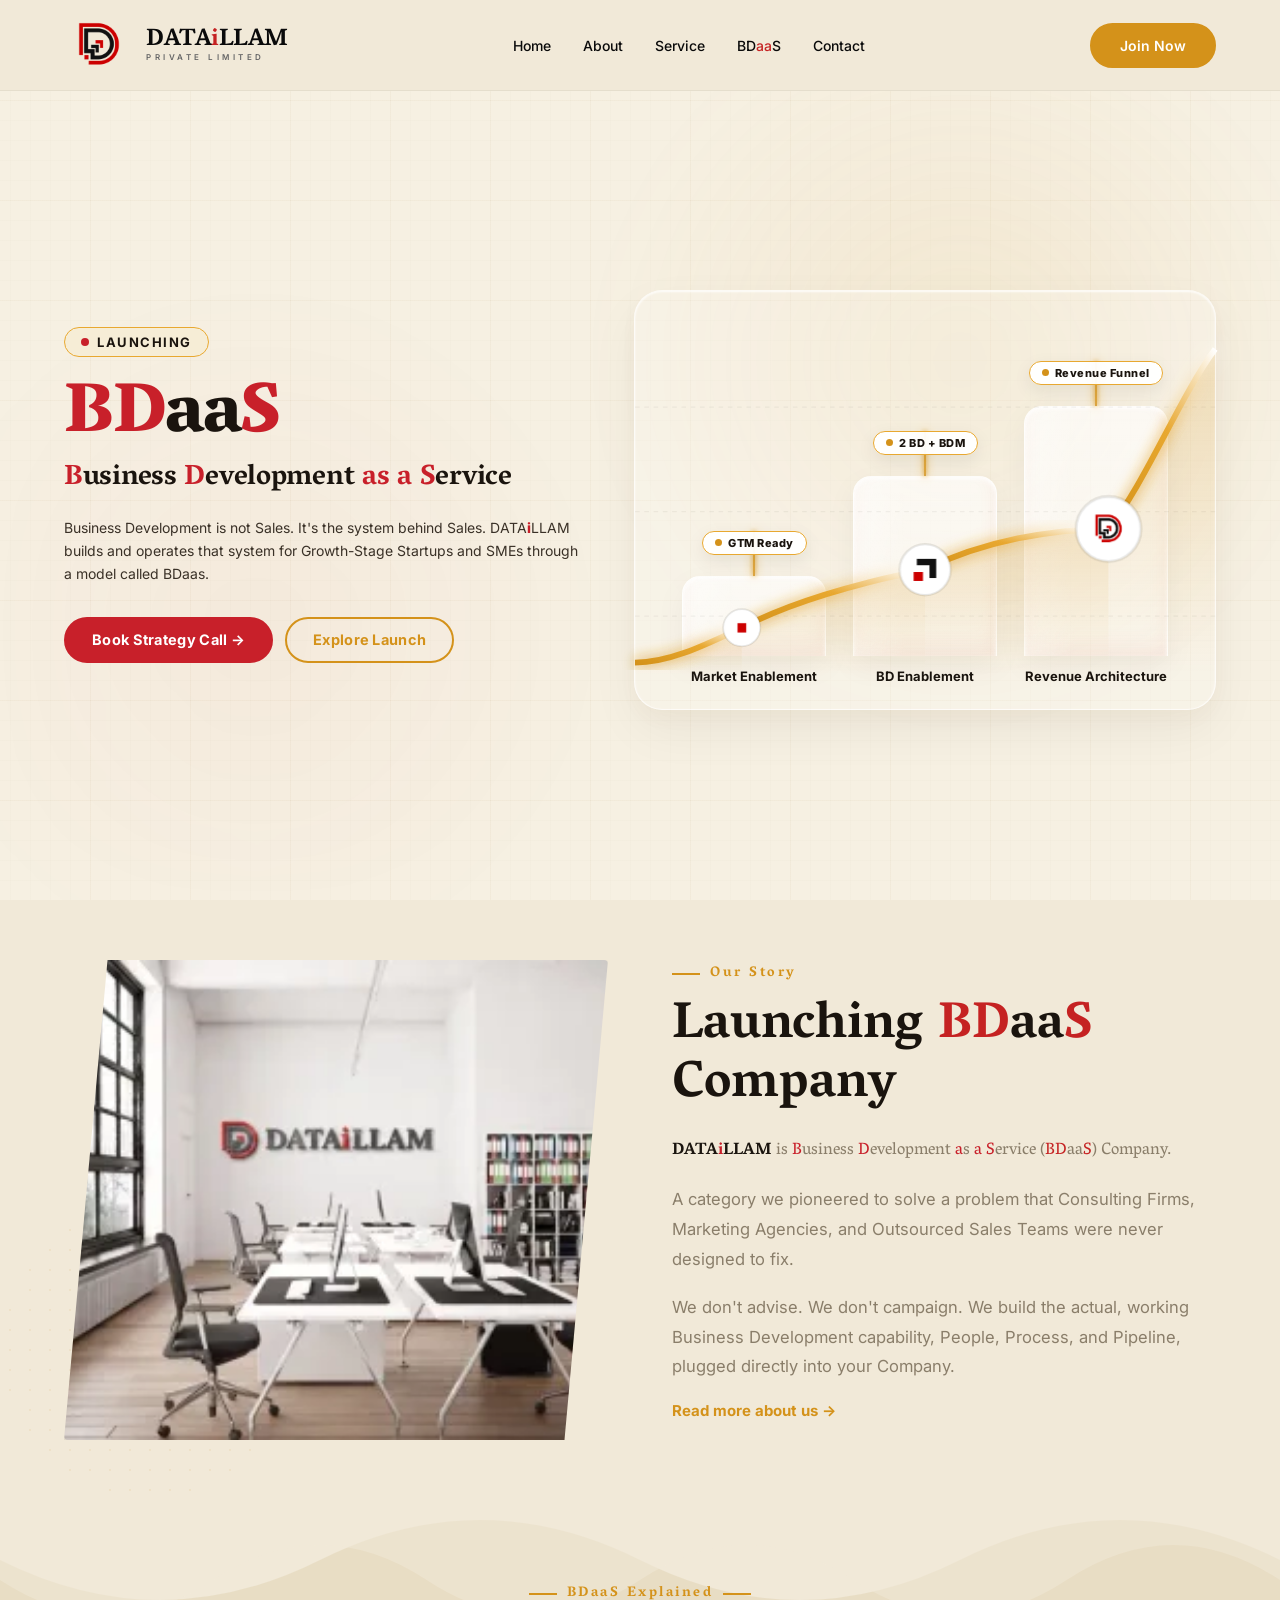
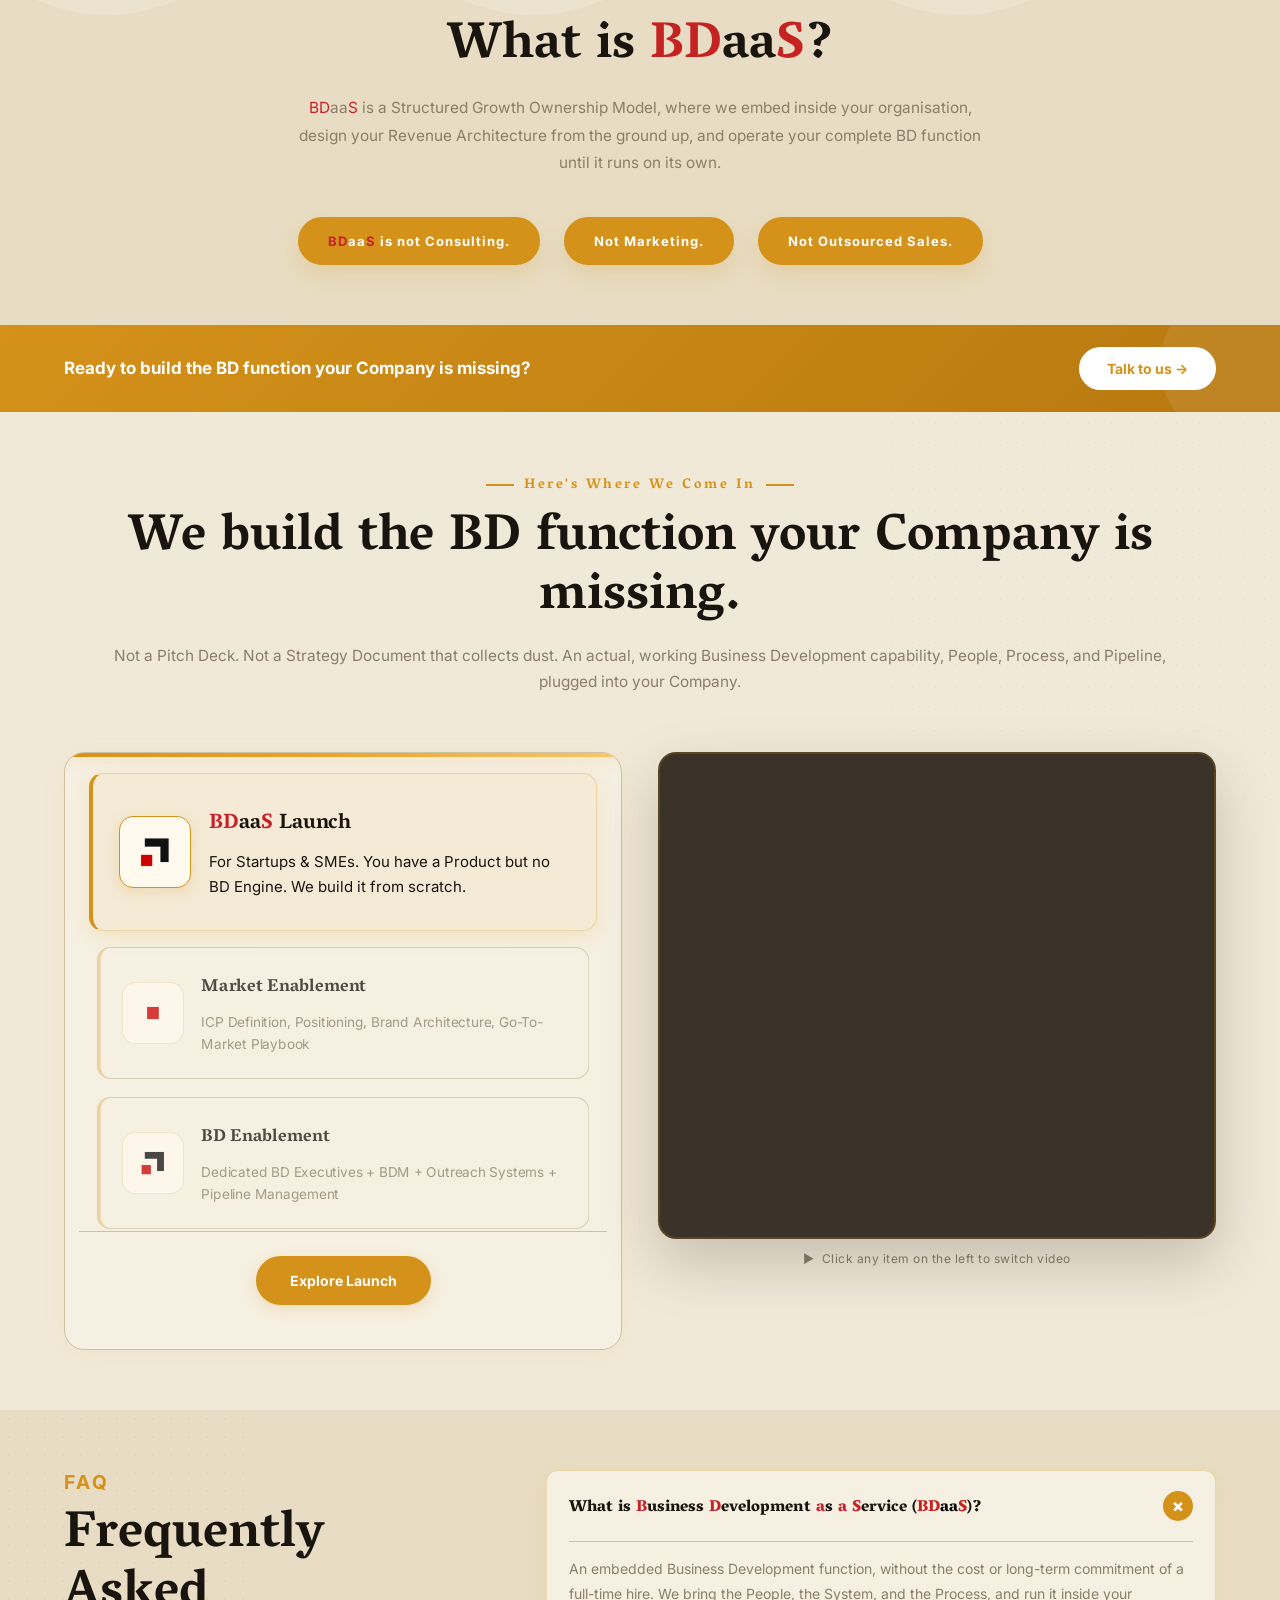
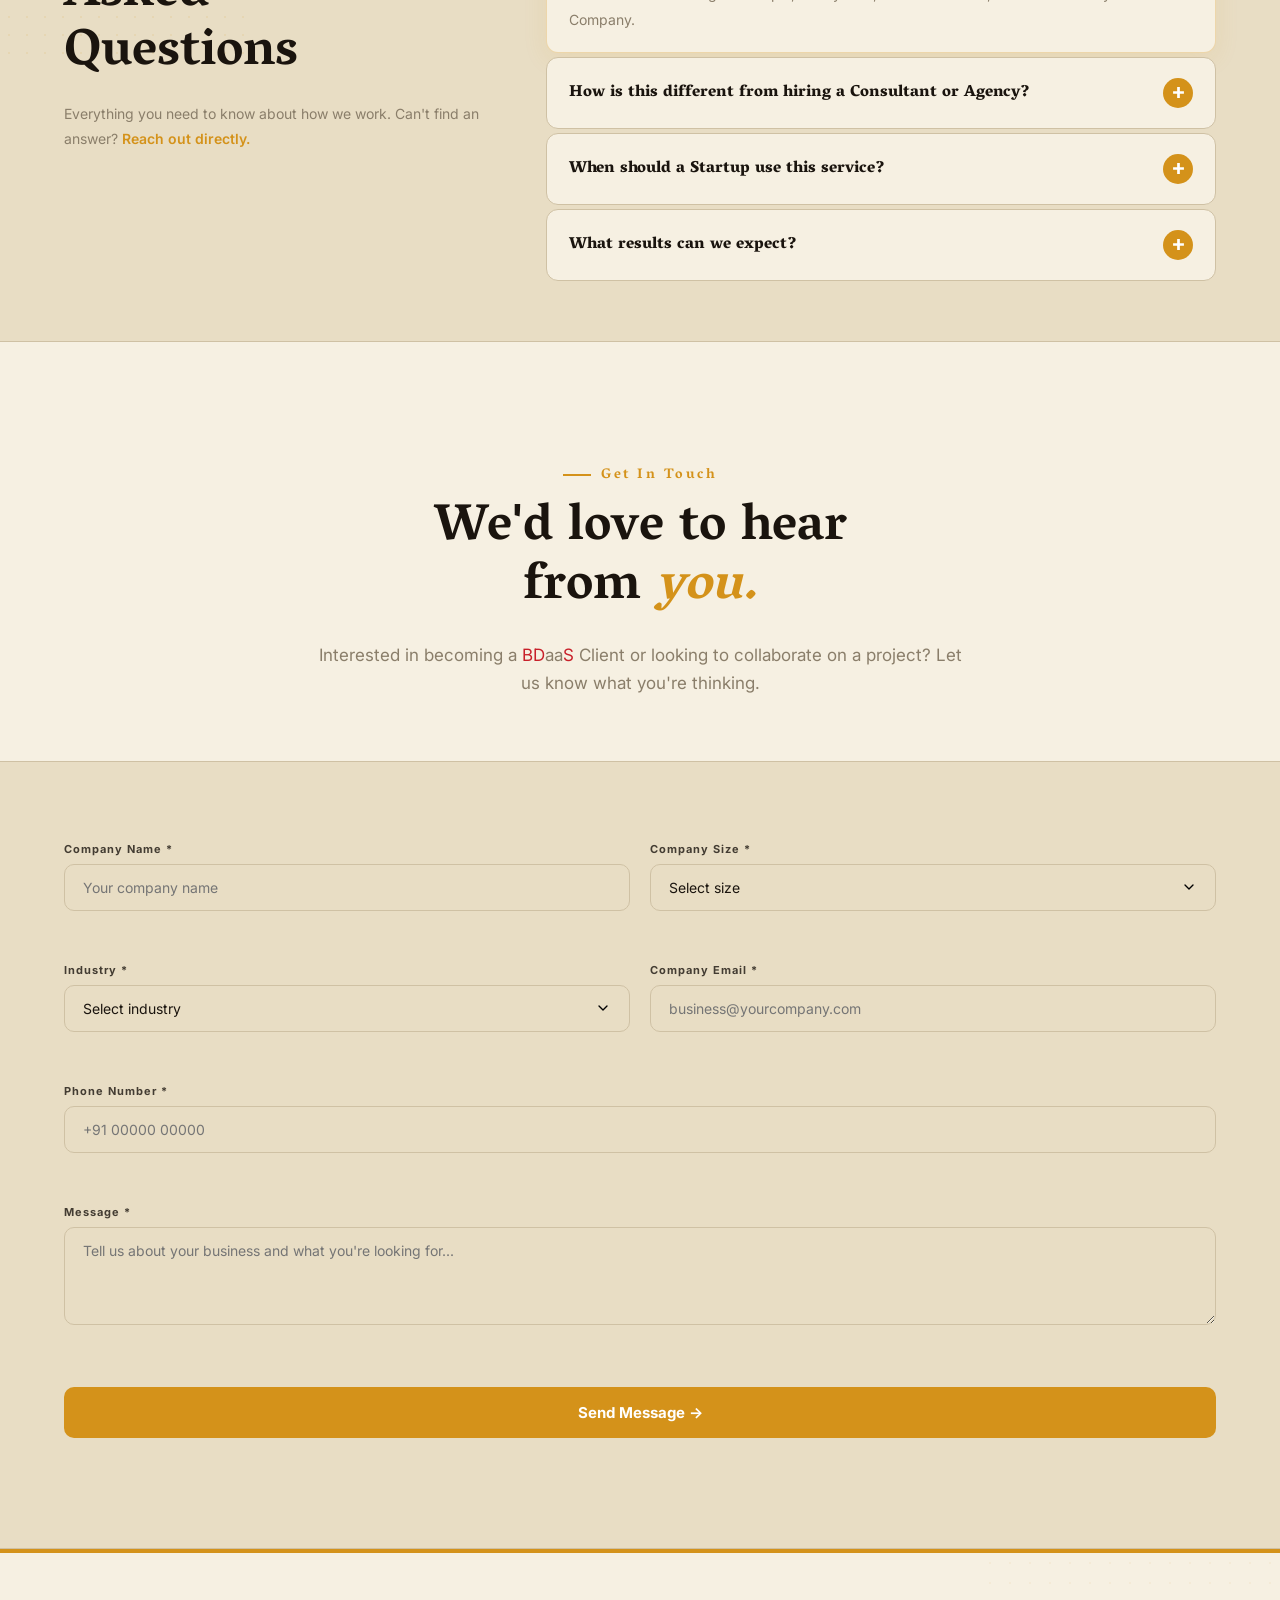
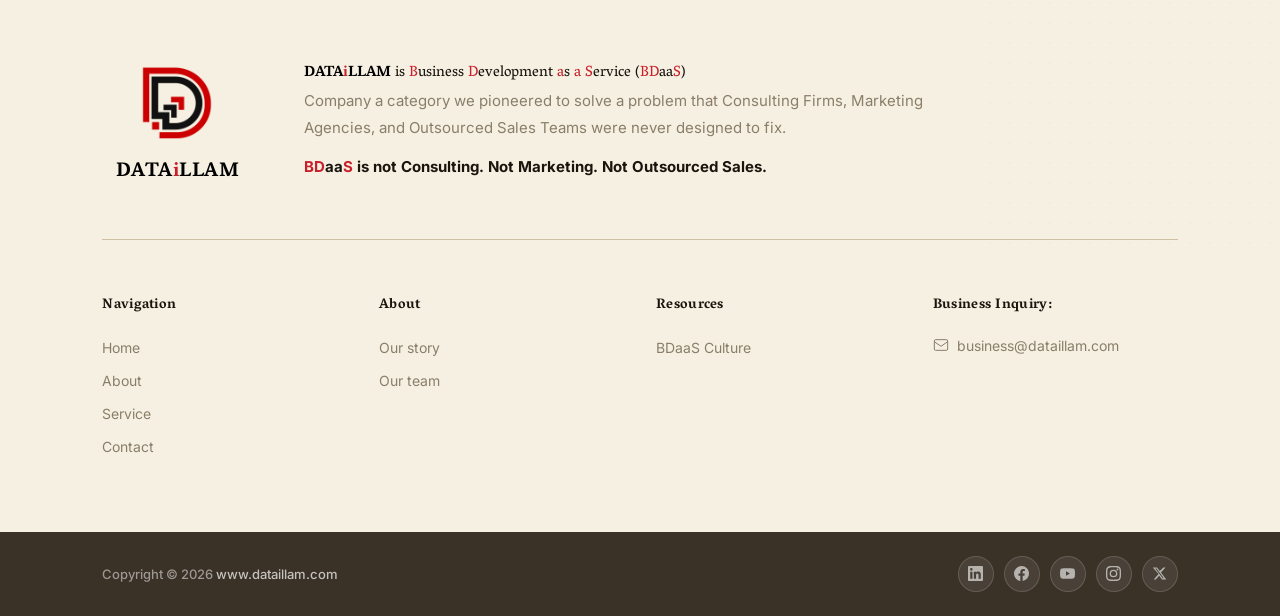
==== commit 6a1faf8b: "Update .htaccess subdomain rewrites and cache-busting v=2.1 tags for all pages" ====
--- a/index.html
+++ b/index.html
@@ -40,9 +40,9 @@
             href="https://fonts.googleapis.com/css2?family=Vesper+Libre:wght@400;700;900&family=Inter:wght@300;400;500;600;700&display=swap"
             rel="stylesheet">
     </noscript>
-    <link rel="stylesheet" href="css/home.css?v=1.9">
-    <link rel="stylesheet" href="css/navbar.css">
-    <link rel="stylesheet" href="css/footer.css">
+    <link rel="stylesheet" href="css/home.css?v=2.1">
+    <link rel="stylesheet" href="css/navbar.css?v=2.1">
+    <link rel="stylesheet" href="css/footer.css?v=2.1">
     <link rel="icon" href="img/logo_optimized.webp" />
 </head>
 
@@ -733,8 +733,8 @@
             </div>
         </footer>
 
-        <script src="js/home.js" defer></script>
-        <script src="js/navbar.js" defer></script>
+        <script src="js/home.js?v=2.1" defer></script>
+        <script src="js/navbar.js?v=2.1" defer></script>
 </body>
 
 </html>
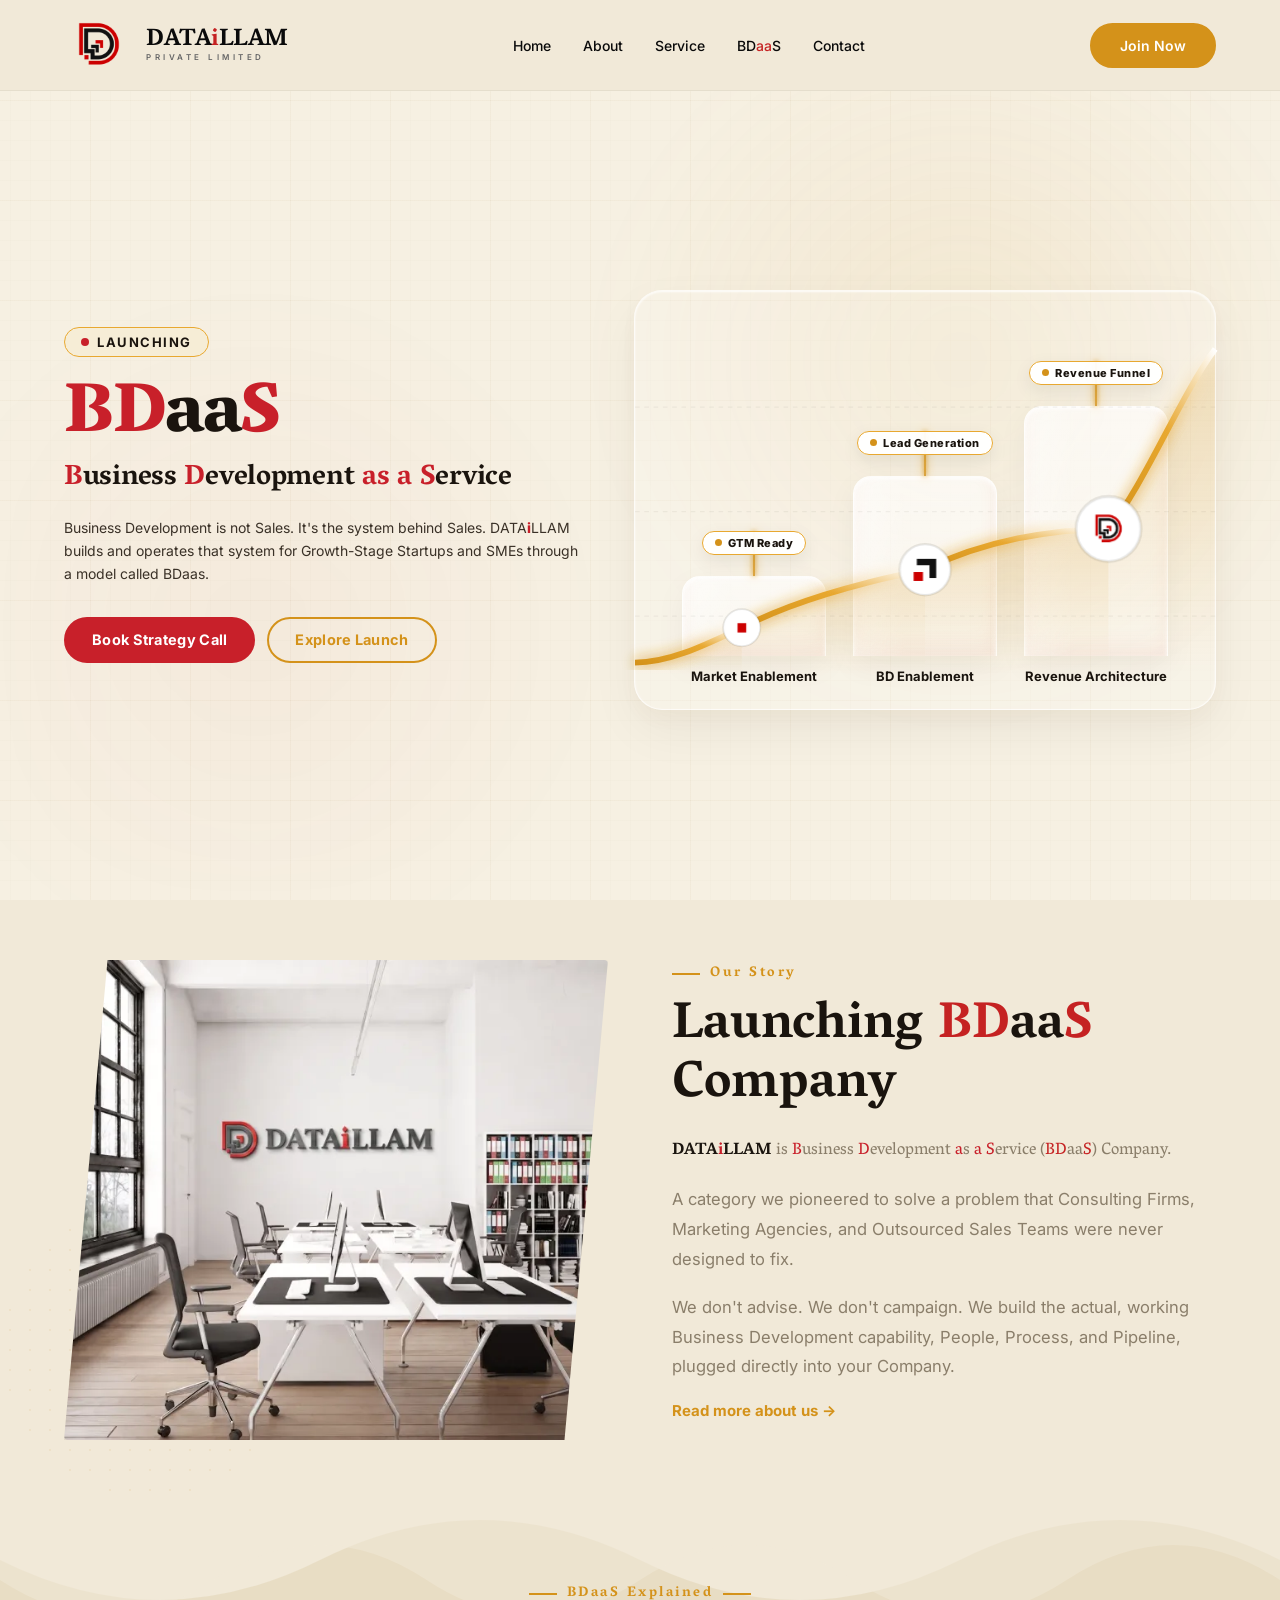
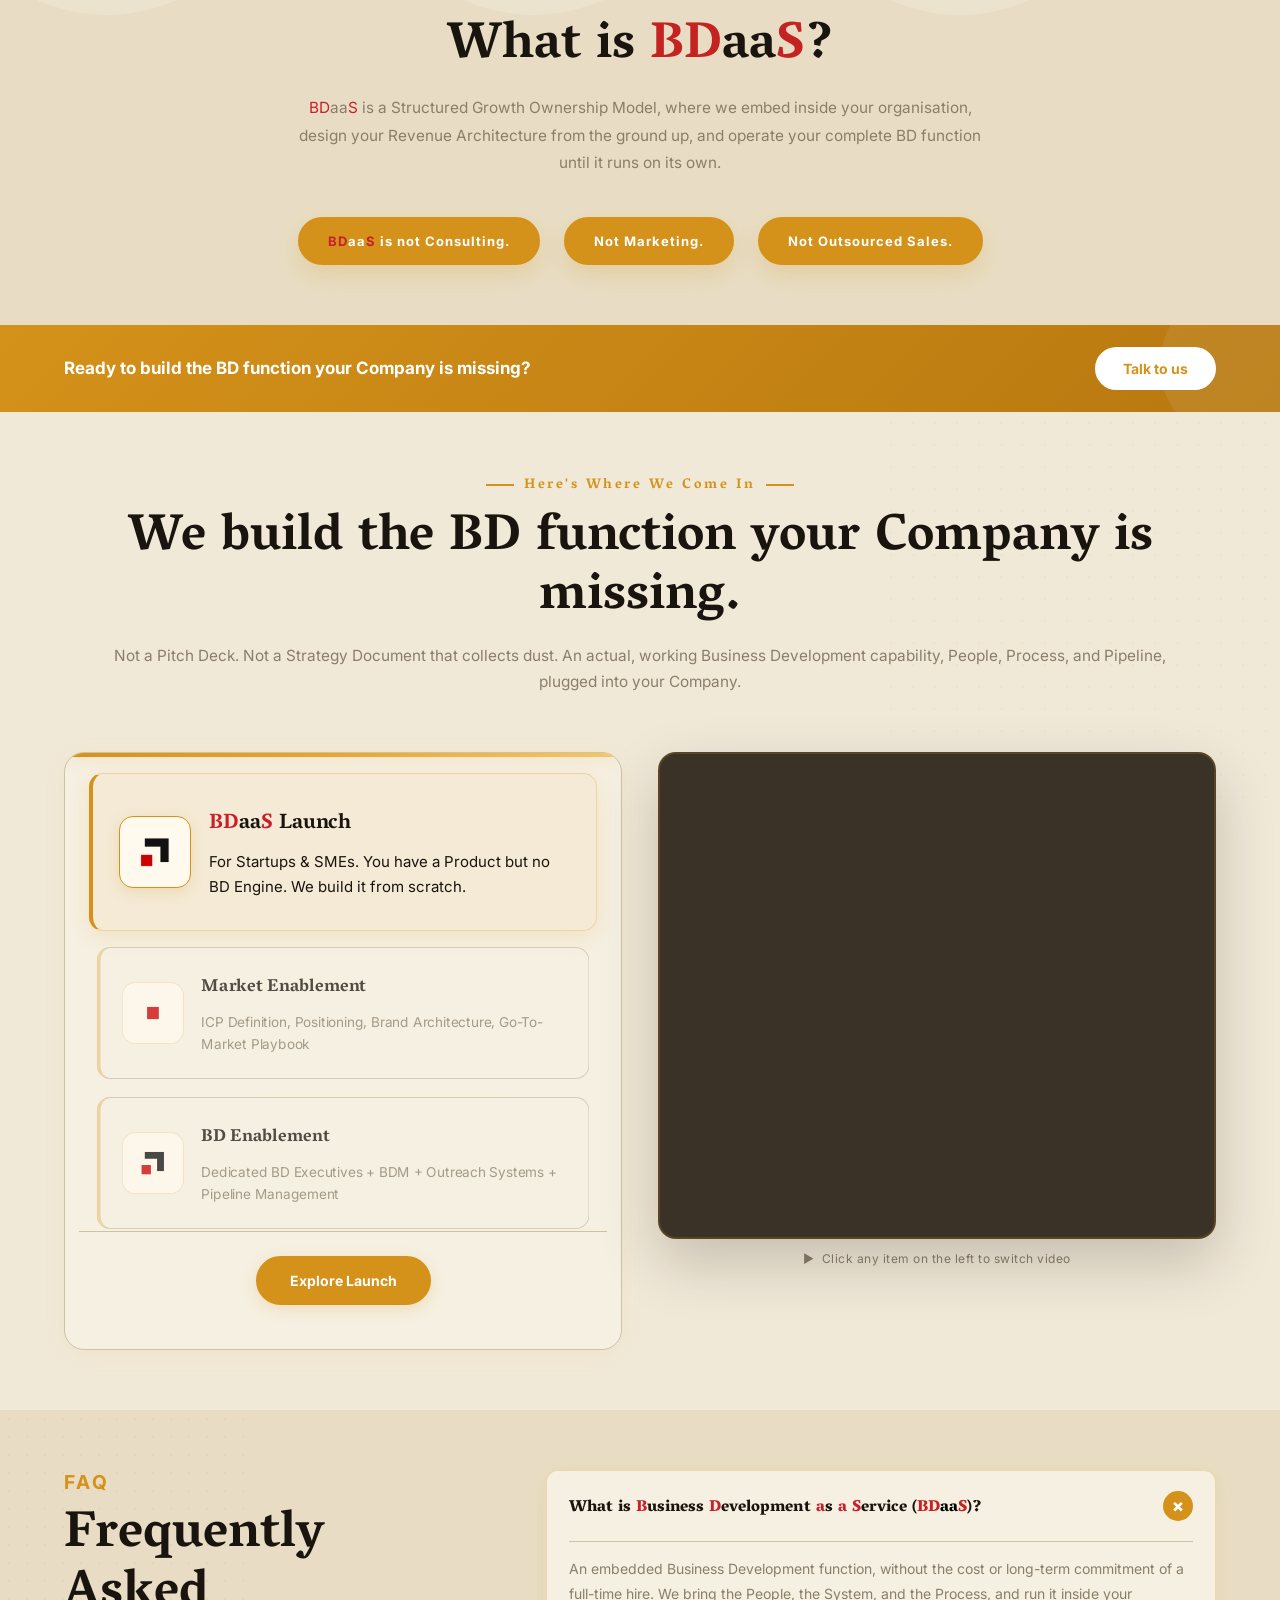
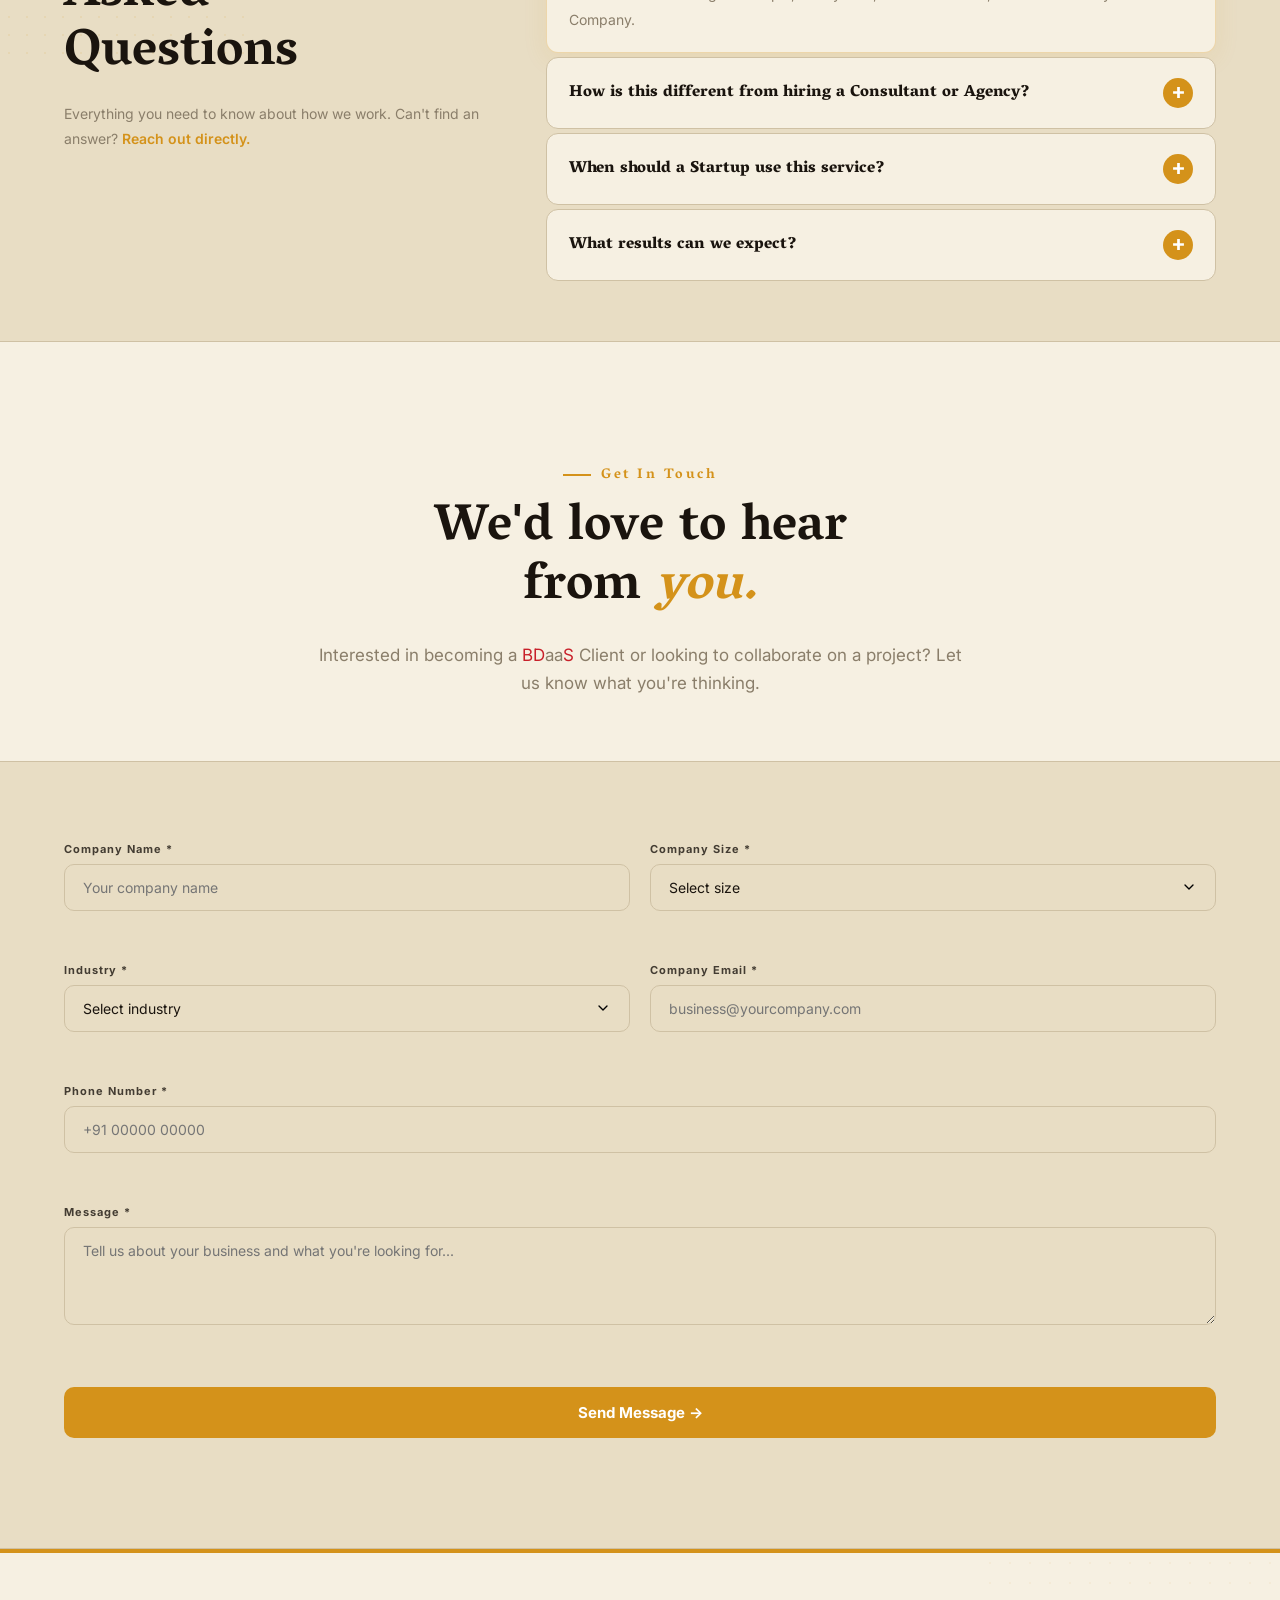
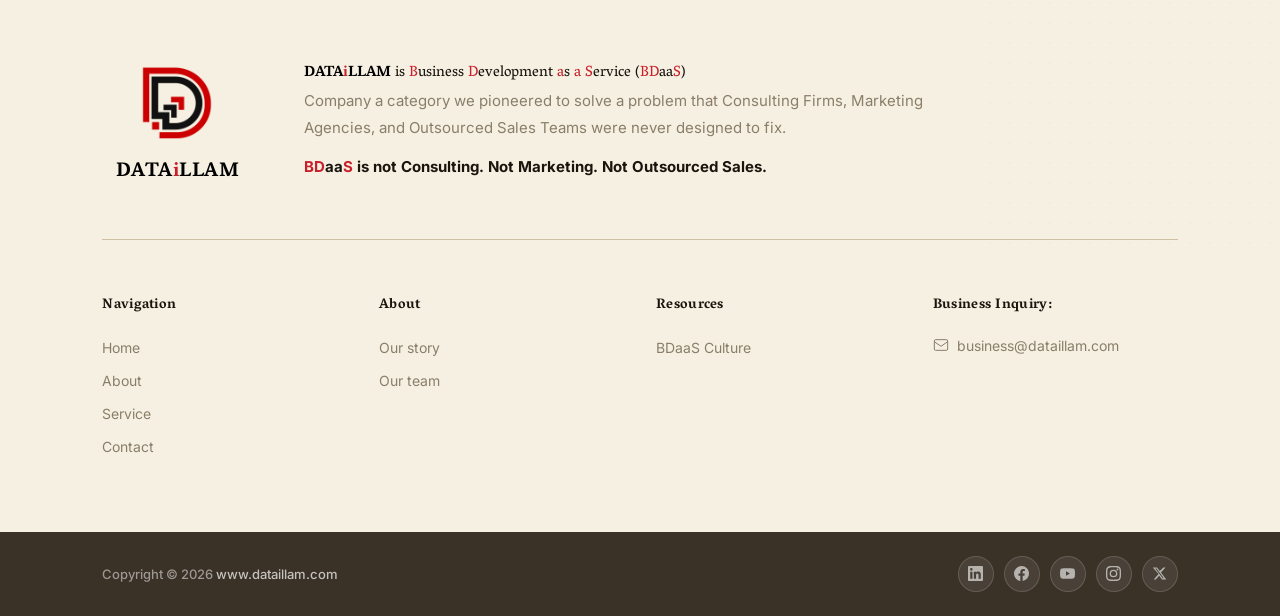
==== commit 975e282f: "Fix mobile button alignment, update pillar label, hide mobile about badges, and remove button arrows" ====
--- a/index.html
+++ b/index.html
@@ -129,7 +129,7 @@
 
                     <div class="hero-actions-wrap">
                         <div class="hero-actions">
-                            <a href="Contact/" class="btn-primary">Book Strategy Call &rarr;</a>
+                            <a href="Contact/" class="btn-primary">Book Strategy Call</a>
                             <a href="Bdaas/" class="btn-outline">Explore Launch</a>
                         </div>
                     </div>
@@ -255,7 +255,7 @@
                                 <!-- Floating Metric Pill -->
                                 <div class="tower-metric-pill">
                                     <span class="pill-dot amber"></span>
-                                    <span>2 BD + BDM</span>
+                                    <span>Lead Generation</span>
                                 </div>
 
                                 <!-- 3D Glass Tower Column -->
@@ -406,7 +406,7 @@
         <!-- ─── CTA STRIP ─── -->
         <div class="cta-strip fade-up">
             <p>Ready to build the BD function your Company is missing?</p>
-            <a href="Contact/" class="btn-white">Talk to us &rarr;</a>
+            <a href="Contact/" class="btn-white">Talk to us</a>
         </div>
 
         <!-- ─── VALUE SECTION ─── -->
--- a/css/home.css
+++ b/css/home.css
@@ -2832,16 +2832,17 @@
     .hero-actions {
         display: flex !important;
         flex-direction: row !important;
-        flex-wrap: nowrap !important;
+        flex-wrap: wrap !important;
+        justify-content: center !important;
         gap: 10px !important;
         width: 100% !important;
     }
 
     .btn-primary,
     .btn-outline {
-        flex: 1 1 0% !important;
+        flex: 0 1 auto !important;
         min-width: 0 !important;
-        padding: 0 10px !important;
+        padding: 0 18px !important;
         height: 44px !important;
         font-size: 13px !important;
         font-weight: 700 !important;
@@ -2860,9 +2861,9 @@
 
     .btn-primary,
     .btn-outline {
-        padding: 0 6px !important;
+        padding: 0 16px !important;
         height: 42px !important;
-        font-size: 12px !important;
+        font-size: 12.5px !important;
     }
 
 }
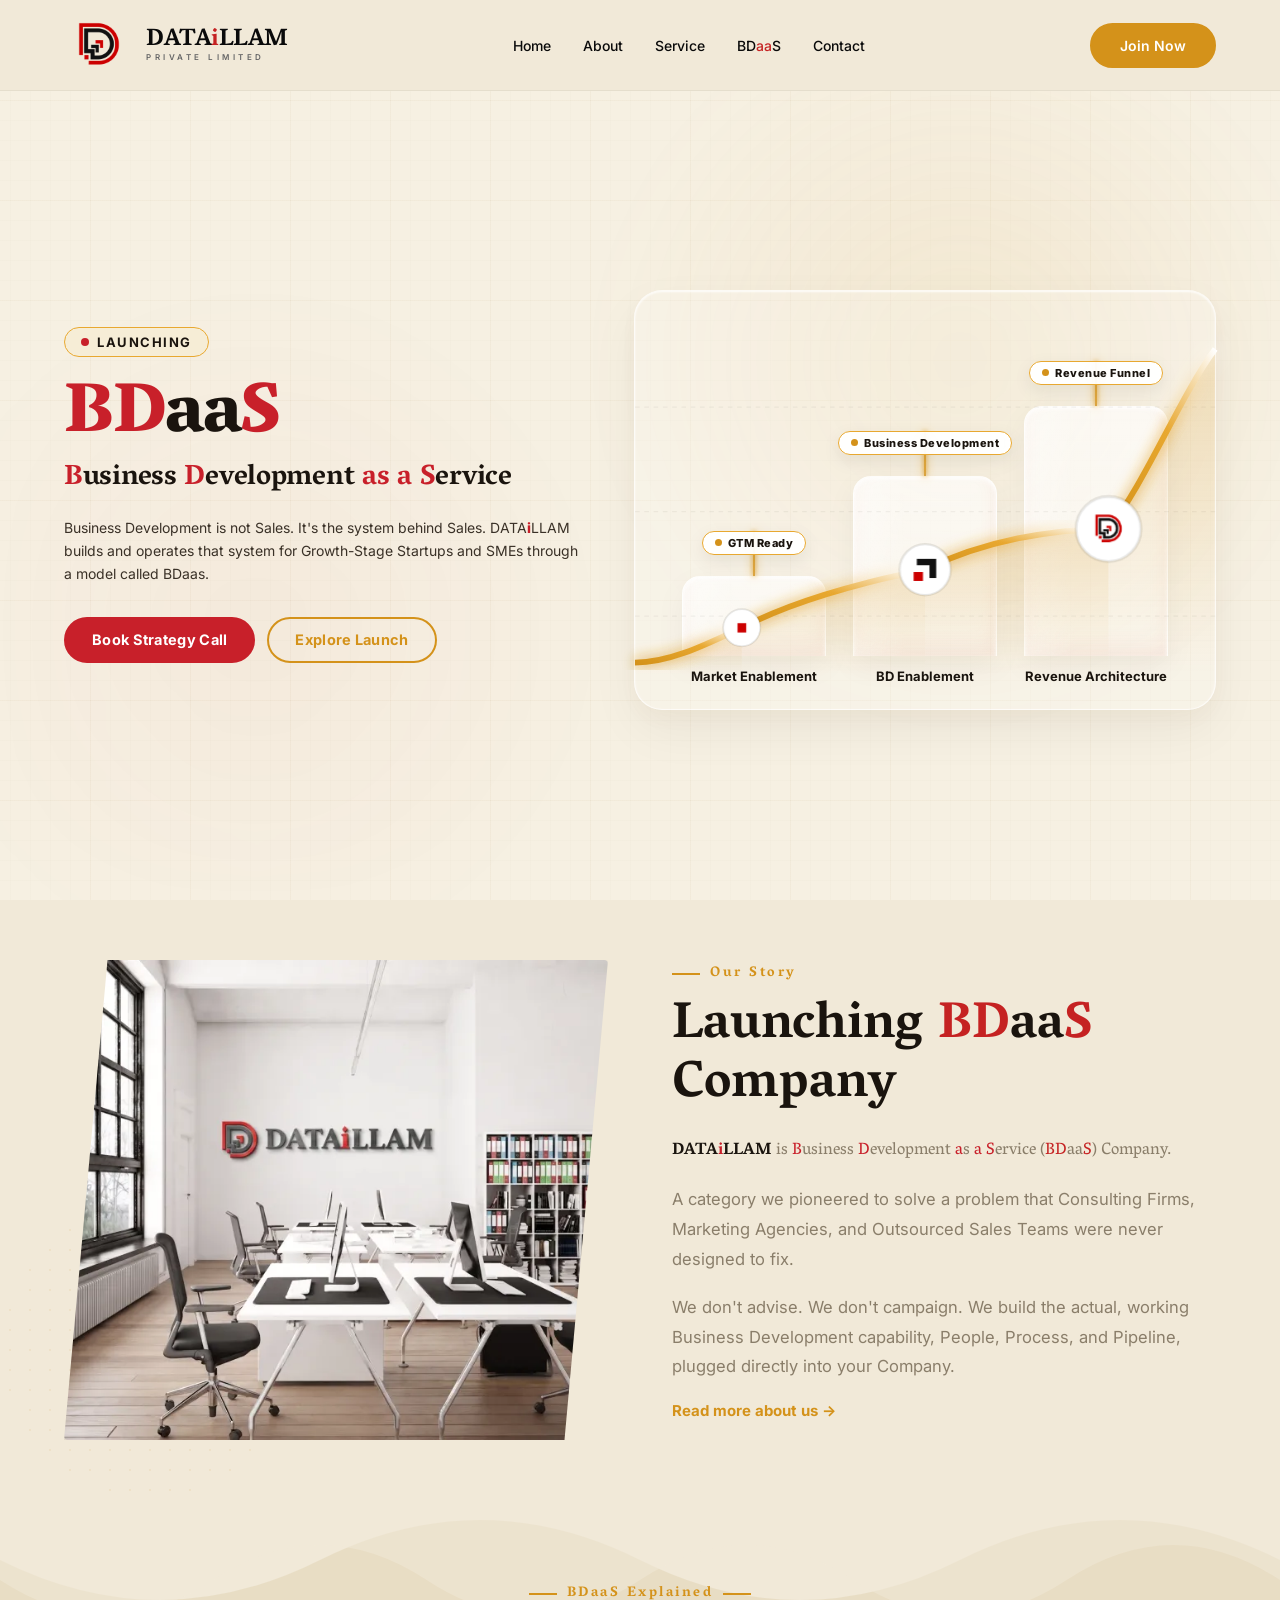
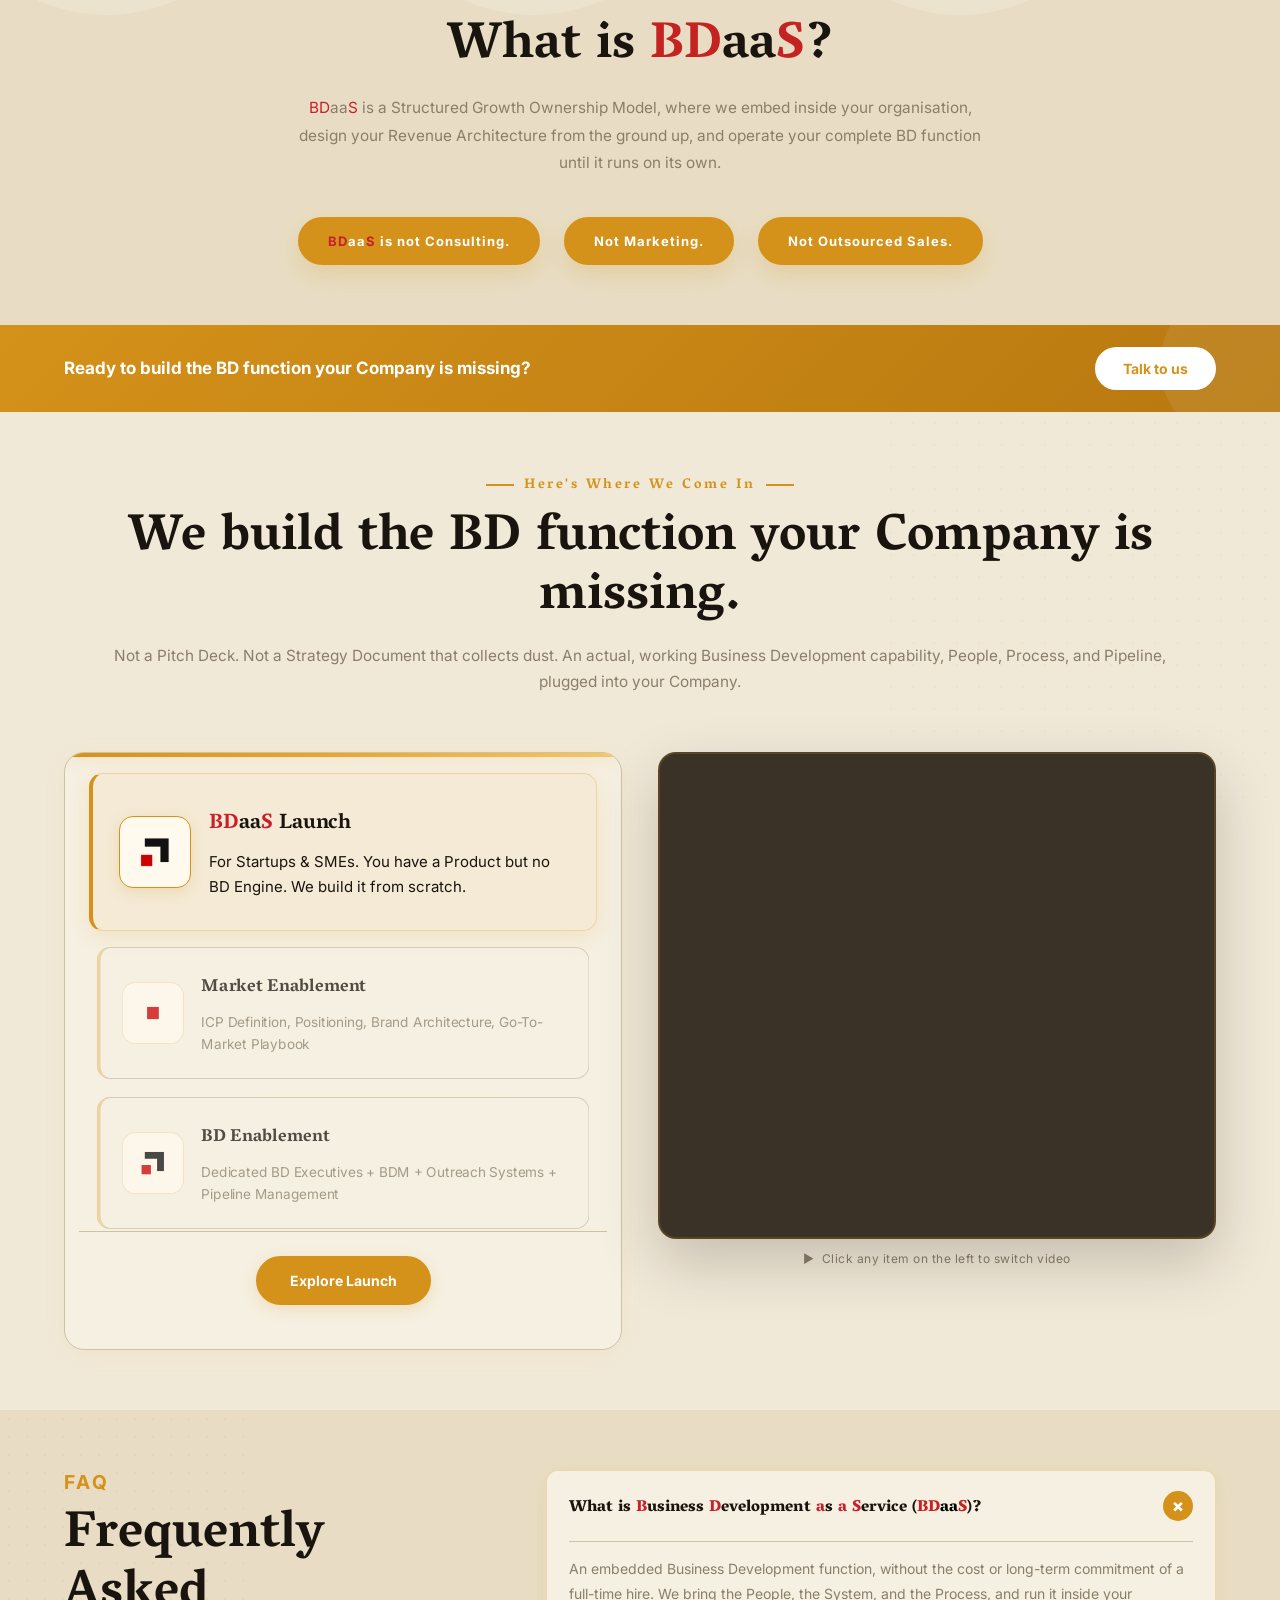
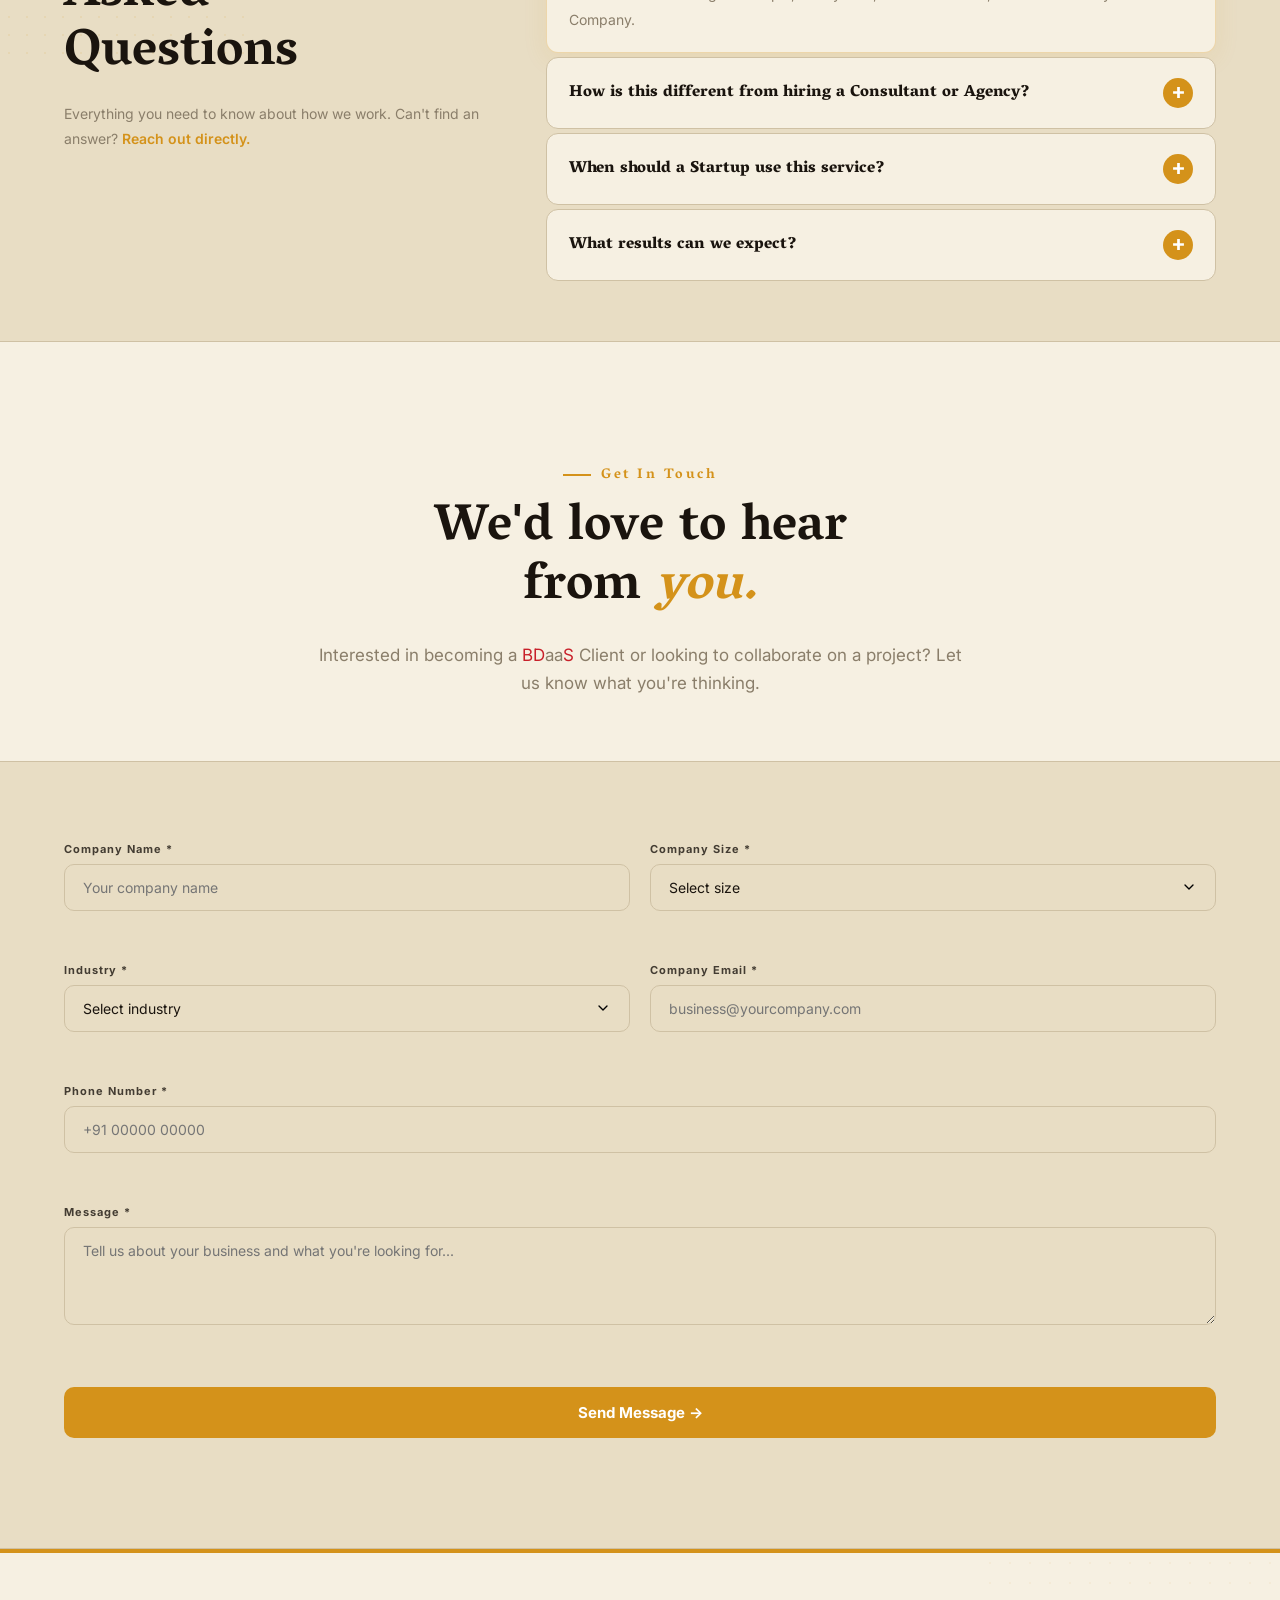
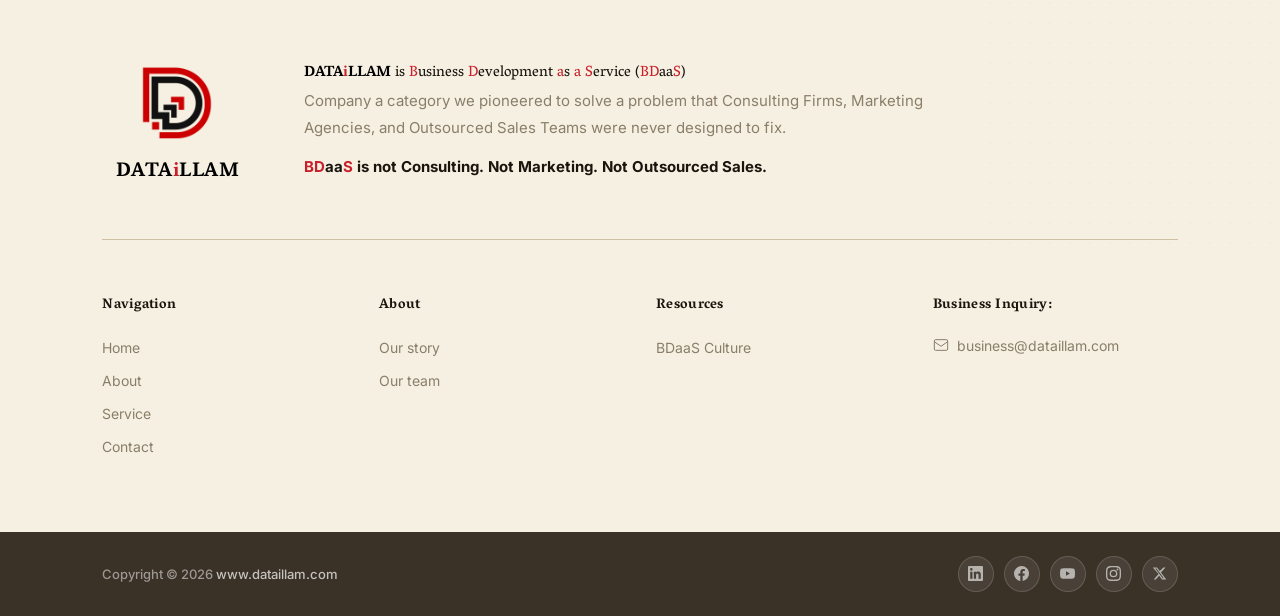
==== commit ea377f87: "Update Deepak team photo, pillar label, and Service pricing cards" ====
--- a/index.html
+++ b/index.html
@@ -255,7 +255,7 @@
                                 <!-- Floating Metric Pill -->
                                 <div class="tower-metric-pill">
                                     <span class="pill-dot amber"></span>
-                                    <span>Lead Generation</span>
+                                    <span>Business Development</span>
                                 </div>
 
                                 <!-- 3D Glass Tower Column -->
